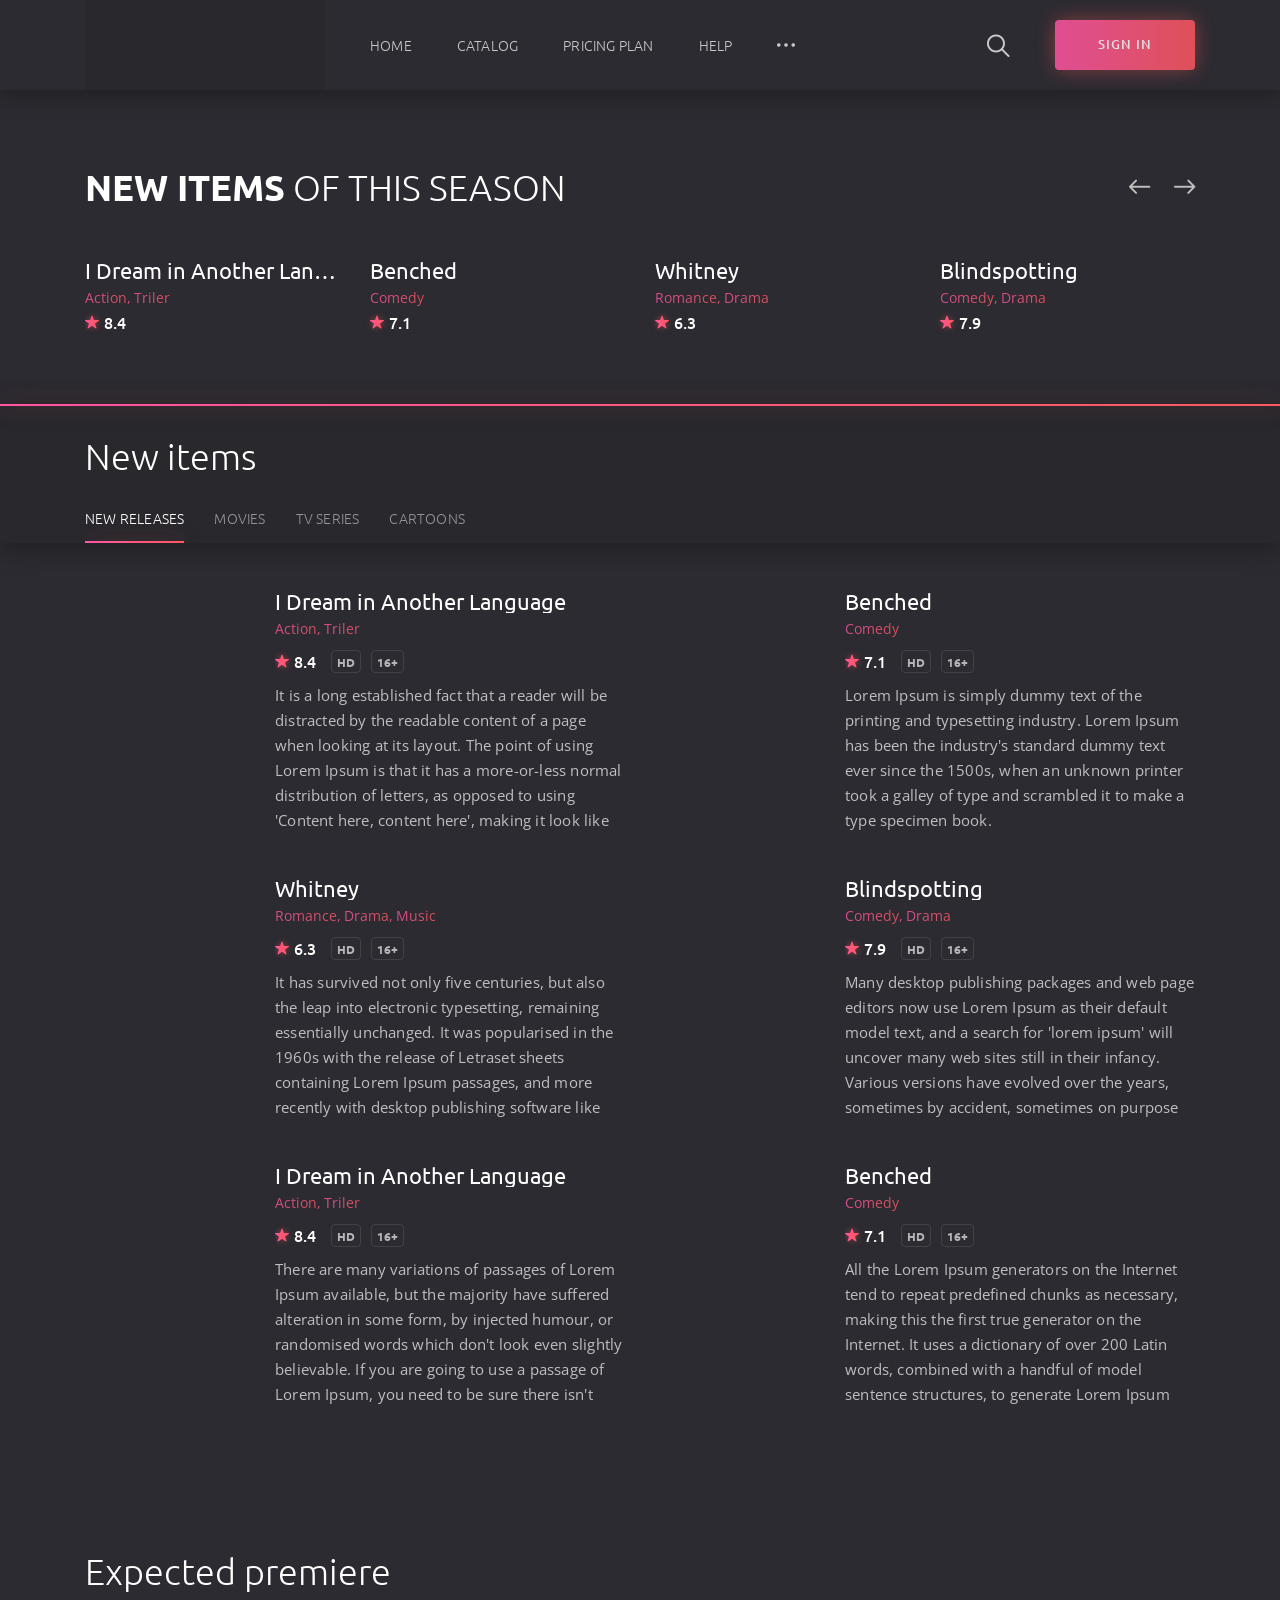
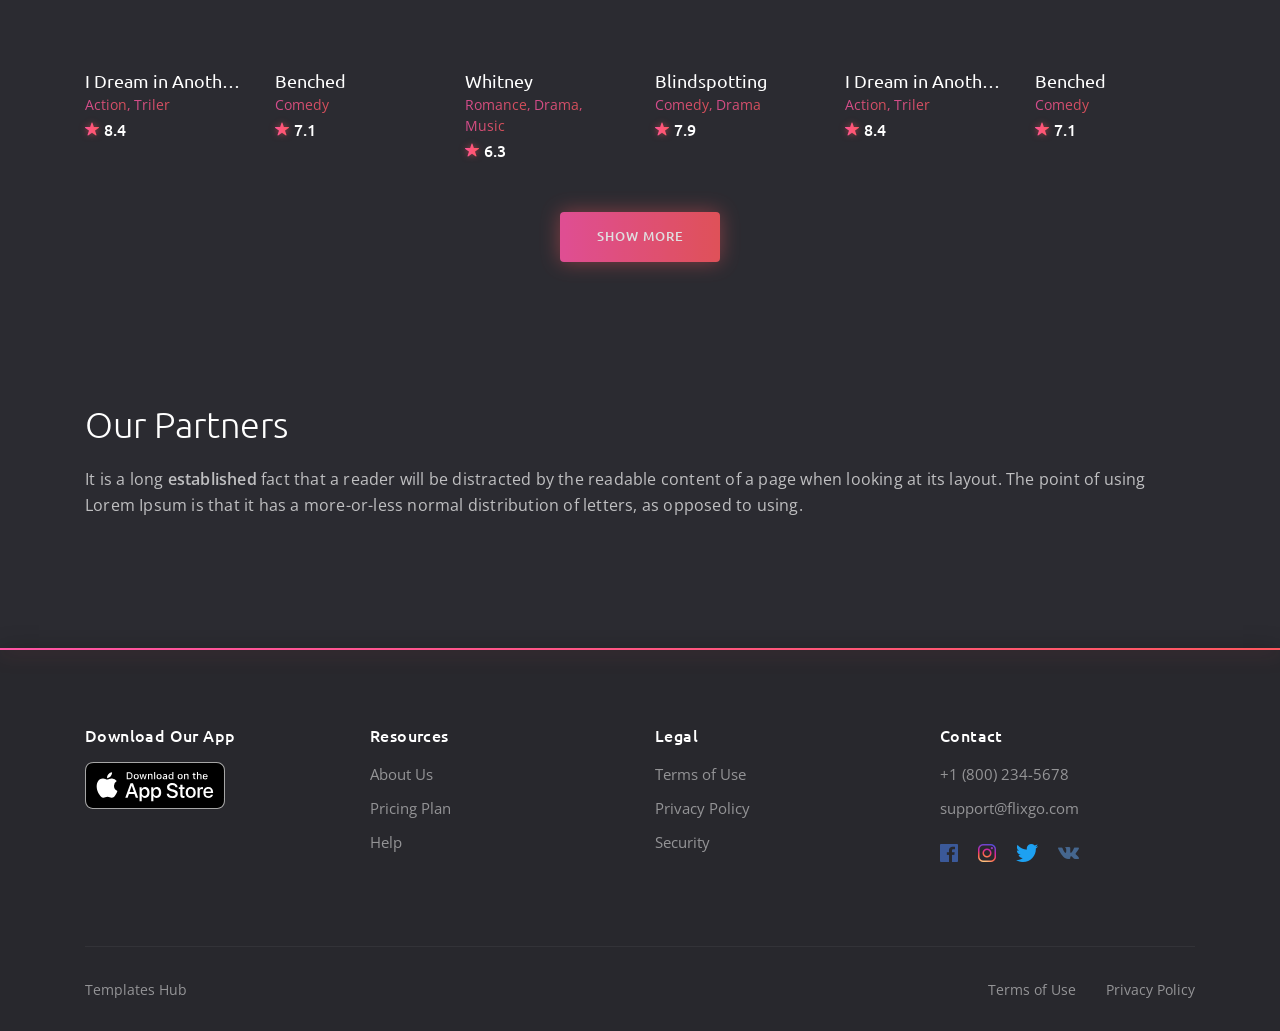
==== index.html @ 5a7d7f70 "Initial landing page template" ====
<!DOCTYPE html>
<html lang="en">

<head>
	<meta charset="utf-8">
	<meta name="viewport" content="width=device-width, initial-scale=1, shrink-to-fit=no">

	<!-- Font -->
	<link href="https://fonts.googleapis.com/css?family=Open+Sans:400,600%7CUbuntu:300,400,500,700" rel="stylesheet">

	<!-- CSS -->
	<link rel="stylesheet" href="css/bootstrap-reboot.min.css">
	<link rel="stylesheet" href="css/bootstrap-grid.min.css">
	<link rel="stylesheet" href="css/owl.carousel.min.css">
	<link rel="stylesheet" href="css/jquery.mCustomScrollbar.min.css">
	<link rel="stylesheet" href="css/nouislider.min.css">
	<link rel="stylesheet" href="css/ionicons.min.css">
	<link rel="stylesheet" href="css/plyr.css">
	<link rel="stylesheet" href="css/photoswipe.css">
	<link rel="stylesheet" href="css/default-skin.css">
	<link rel="stylesheet" href="css/main.css">

	<!-- Favicons -->
	<link rel="icon" type="image/png" href="icon/favicon-32x32.png" sizes="32x32">
	<link rel="apple-touch-icon" href="icon/favicon-32x32.png">
	<link rel="apple-touch-icon" sizes="72x72" href="icon/apple-touch-icon-72x72.png">
	<link rel="apple-touch-icon" sizes="114x114" href="icon/apple-touch-icon-114x114.png">
	<link rel="apple-touch-icon" sizes="144x144" href="icon/apple-touch-icon-144x144.png">

	<meta name="description" content="">
	<meta name="keywords" content="">
	<meta name="author" content="Dmitry Volkov">
	<title>FlixGo – Online Movies, TV Shows & Cinema HTML Template</title>

</head>
<body class="body">
	
	<!-- header -->
	<header class="header">
		<div class="header__wrap">
			<div class="container">
				<div class="row">
					<div class="col-12">
						<div class="header__content">
							<!-- header logo -->
							<a href="index.html" class="header__logo">
								<img src="img/logo.svg" alt="">
							</a>
							<!-- end header logo -->

							<!-- header nav -->
							<ul class="header__nav">
								<!-- dropdown -->
								<li class="header__nav-item">
									<a class="dropdown-toggle header__nav-link" href="#" role="button" id="dropdownMenuHome" data-toggle="dropdown" aria-haspopup="true" aria-expanded="false">Home</a>

									<ul class="dropdown-menu header__dropdown-menu" aria-labelledby="dropdownMenuHome">
										<li><a href="index.html">Home slideshow bg</a></li>
										<li><a href="index2.html">Home static bg</a></li>
									</ul>
								</li>
								<!-- end dropdown -->

								<!-- dropdown -->
								<li class="header__nav-item">
									<a class="dropdown-toggle header__nav-link" href="#" role="button" id="dropdownMenuCatalog" data-toggle="dropdown" aria-haspopup="true" aria-expanded="false">Catalog</a>

									<ul class="dropdown-menu header__dropdown-menu" aria-labelledby="dropdownMenuCatalog">
										<li><a href="catalog1.html">Catalog Grid</a></li>
										<li><a href="catalog2.html">Catalog List</a></li>
										<li><a href="details1.html">Details Movie</a></li>
										<li><a href="details2.html">Details TV Series</a></li>
									</ul>
								</li>
								<!-- end dropdown -->

								<li class="header__nav-item">
									<a href="pricing.html" class="header__nav-link">Pricing Plan</a>
								</li>

								<li class="header__nav-item">
									<a href="faq.html" class="header__nav-link">Help</a>
								</li>

								<!-- dropdown -->
								<li class="dropdown header__nav-item">
									<a class="dropdown-toggle header__nav-link header__nav-link--more" href="#" role="button" id="dropdownMenuMore" data-toggle="dropdown" aria-haspopup="true" aria-expanded="false"><i class="icon ion-ios-more"></i></a>

									<ul class="dropdown-menu header__dropdown-menu" aria-labelledby="dropdownMenuMore">
										<li><a href="about.html">About</a></li>
										<li><a href="signin.html">Sign In</a></li>
										<li><a href="signup.html">Sign Up</a></li>
										<li><a href="404.html">404 Page</a></li>
									</ul>
								</li>
								<!-- end dropdown -->
							</ul>
							<!-- end header nav -->

							<!-- header auth -->
							<div class="header__auth">
								<button class="header__search-btn" type="button">
									<i class="icon ion-ios-search"></i>
								</button>

								<a href="signin.html" class="header__sign-in">
									<i class="icon ion-ios-log-in"></i>
									<span>sign in</span>
								</a>
							</div>
							<!-- end header auth -->

							<!-- header menu btn -->
							<button class="header__btn" type="button">
								<span></span>
								<span></span>
								<span></span>
							</button>
							<!-- end header menu btn -->
						</div>
					</div>
				</div>
			</div>
		</div>

		<!-- header search -->
		<form action="#" class="header__search">
			<div class="container">
				<div class="row">
					<div class="col-12">
						<div class="header__search-content">
							<input type="text" placeholder="Search for a movie, TV Series that you are looking for">

							<button type="button">search</button>
						</div>
					</div>
				</div>
			</div>
		</form>
		<!-- end header search -->
	</header>
	<!-- end header -->

	<!-- home -->
	<section class="home">
		<!-- home bg -->
		<div class="owl-carousel home__bg">
			<div class="item home__cover" data-bg="img/home/home__bg.jpg"></div>
			<div class="item home__cover" data-bg="img/home/home__bg2.jpg"></div>
			<div class="item home__cover" data-bg="img/home/home__bg3.jpg"></div>
			<div class="item home__cover" data-bg="img/home/home__bg4.jpg"></div>
		</div>
		<!-- end home bg -->

		<div class="container">
			<div class="row">
				<div class="col-12">
					<h1 class="home__title"><b>NEW ITEMS</b> OF THIS SEASON</h1>

					<button class="home__nav home__nav--prev" type="button">
						<i class="icon ion-ios-arrow-round-back"></i>
					</button>
					<button class="home__nav home__nav--next" type="button">
						<i class="icon ion-ios-arrow-round-forward"></i>
					</button>
				</div>

				<div class="col-12">
					<div class="owl-carousel home__carousel">
						<div class="item">
							<!-- card -->
							<div class="card card--big">
								<div class="card__cover">
									<img src="img/covers/cover.jpg" alt="">
									<a href="#" class="card__play">
										<i class="icon ion-ios-play"></i>
									</a>
								</div>
								<div class="card__content">
									<h3 class="card__title"><a href="#">I Dream in Another Language</a></h3>
									<span class="card__category">
										<a href="#">Action</a>
										<a href="#">Triler</a>
									</span>
									<span class="card__rate"><i class="icon ion-ios-star"></i>8.4</span>
								</div>
							</div>
							<!-- end card -->
						</div>

						<div class="item">
							<!-- card -->
							<div class="card card--big">
								<div class="card__cover">
									<img src="img/covers/cover2.jpg" alt="">
									<a href="#" class="card__play">
										<i class="icon ion-ios-play"></i>
									</a>
								</div>
								<div class="card__content">
									<h3 class="card__title"><a href="#">Benched</a></h3>
									<span class="card__category">
										<a href="#">Comedy</a>
									</span>
									<span class="card__rate"><i class="icon ion-ios-star"></i>7.1</span>
								</div>
							</div>
							<!-- end card -->
						</div>

						<div class="item">
							<!-- card -->
							<div class="card card--big">
								<div class="card__cover">
									<img src="img/covers/cover3.jpg" alt="">
									<a href="#" class="card__play">
										<i class="icon ion-ios-play"></i>
									</a>
								</div>
								<div class="card__content">
									<h3 class="card__title"><a href="#">Whitney</a></h3>
									<span class="card__category">
										<a href="#">Romance</a>
										<a href="#">Drama</a>
									</span>
									<span class="card__rate"><i class="icon ion-ios-star"></i>6.3</span>
								</div>
							</div>
							<!-- end card -->
						</div>

						<div class="item">
							<!-- card -->
							<div class="card card--big">
								<div class="card__cover">
									<img src="img/covers/cover4.jpg" alt="">
									<a href="#" class="card__play">
										<i class="icon ion-ios-play"></i>
									</a>
								</div>
								<div class="card__content">
									<h3 class="card__title"><a href="#">Blindspotting</a></h3>
									<span class="card__category">
										<a href="#">Comedy</a>
										<a href="#">Drama</a>
									</span>
									<span class="card__rate"><i class="icon ion-ios-star"></i>7.9</span>
								</div>
							</div>
							<!-- end card -->
						</div>
					</div>
				</div>
			</div>
		</div>
	</section>
	<!-- end home -->

	<!-- content -->
	<section class="content">
		<div class="content__head">
			<div class="container">
				<div class="row">
					<div class="col-12">
						<!-- content title -->
						<h2 class="content__title">New items</h2>
						<!-- end content title -->

						<!-- content tabs nav -->
						<ul class="nav nav-tabs content__tabs" id="content__tabs" role="tablist">
							<li class="nav-item">
								<a class="nav-link active" data-toggle="tab" href="#tab-1" role="tab" aria-controls="tab-1" aria-selected="true">NEW RELEASES</a>
							</li>

							<li class="nav-item">
								<a class="nav-link" data-toggle="tab" href="#tab-2" role="tab" aria-controls="tab-2" aria-selected="false">MOVIES</a>
							</li>

							<li class="nav-item">
								<a class="nav-link" data-toggle="tab" href="#tab-3" role="tab" aria-controls="tab-3" aria-selected="false">TV SERIES</a>
							</li>

							<li class="nav-item">
								<a class="nav-link" data-toggle="tab" href="#tab-4" role="tab" aria-controls="tab-4" aria-selected="false">CARTOONS</a>
							</li>
						</ul>
						<!-- end content tabs nav -->

						<!-- content mobile tabs nav -->
						<div class="content__mobile-tabs" id="content__mobile-tabs">
							<div class="content__mobile-tabs-btn dropdown-toggle" role="navigation" id="mobile-tabs" data-toggle="dropdown" aria-haspopup="true" aria-expanded="false">
								<input type="button" value="New items">
								<span></span>
							</div>

							<div class="content__mobile-tabs-menu dropdown-menu" aria-labelledby="mobile-tabs">
								<ul class="nav nav-tabs" role="tablist">
									<li class="nav-item"><a class="nav-link active" id="1-tab" data-toggle="tab" href="#tab-1" role="tab" aria-controls="tab-1" aria-selected="true">NEW RELEASES</a></li>

									<li class="nav-item"><a class="nav-link" id="2-tab" data-toggle="tab" href="#tab-2" role="tab" aria-controls="tab-2" aria-selected="false">MOVIES</a></li>

									<li class="nav-item"><a class="nav-link" id="3-tab" data-toggle="tab" href="#tab-3" role="tab" aria-controls="tab-3" aria-selected="false">TV SERIES</a></li>

									<li class="nav-item"><a class="nav-link" id="4-tab" data-toggle="tab" href="#tab-4" role="tab" aria-controls="tab-4" aria-selected="false">CARTOONS</a></li>
								</ul>
							</div>
						</div>
						<!-- end content mobile tabs nav -->
					</div>
				</div>
			</div>
		</div>

		<div class="container">
			<!-- content tabs -->
			<div class="tab-content" id="myTabContent">
				<div class="tab-pane fade show active" id="tab-1" role="tabpanel" aria-labelledby="1-tab">
					<div class="row">
						<!-- card -->
						<div class="col-6 col-sm-12 col-lg-6">
							<div class="card card--list">
								<div class="row">
									<div class="col-12 col-sm-4">
										<div class="card__cover">
											<img src="img/covers/cover.jpg" alt="">
											<a href="#" class="card__play">
												<i class="icon ion-ios-play"></i>
											</a>
										</div>
									</div>

									<div class="col-12 col-sm-8">
										<div class="card__content">
											<h3 class="card__title"><a href="#">I Dream in Another Language</a></h3>
											<span class="card__category">
												<a href="#">Action</a>
												<a href="#">Triler</a>
											</span>

											<div class="card__wrap">
												<span class="card__rate"><i class="icon ion-ios-star"></i>8.4</span>

												<ul class="card__list">
													<li>HD</li>
													<li>16+</li>
												</ul>
											</div>

											<div class="card__description">
												<p>It is a long established fact that a reader will be distracted by the readable content of a page when looking at its layout. The point of using Lorem Ipsum is that it has a more-or-less normal distribution of letters, as opposed to using 'Content here, content here', making it look like readable English.</p>
											</div>
										</div>
									</div>
								</div>
							</div>
						</div>
						<!-- end card -->

						<!-- card -->
						<div class="col-6 col-sm-12 col-lg-6">
							<div class="card card--list">
								<div class="row">
									<div class="col-12 col-sm-4">
										<div class="card__cover">
											<img src="img/covers/cover2.jpg" alt="">
											<a href="#" class="card__play">
												<i class="icon ion-ios-play"></i>
											</a>
										</div>
									</div>

									<div class="col-12 col-sm-8">
										<div class="card__content">
											<h3 class="card__title"><a href="#">Benched</a></h3>
											<span class="card__category">
												<a href="#">Comedy</a>
											</span>

											<div class="card__wrap">
												<span class="card__rate"><i class="icon ion-ios-star"></i>7.1</span>

												<ul class="card__list">
													<li>HD</li>
													<li>16+</li>
												</ul>
											</div>

											<div class="card__description">
												<p>Lorem Ipsum is simply dummy text of the printing and typesetting industry. Lorem Ipsum has been the industry's standard dummy text ever since the 1500s, when an unknown printer took a galley of type and scrambled it to make a type specimen book.</p>
											</div>
										</div>
									</div>
								</div>
							</div>
						</div>
						<!-- end card -->

						<!-- card -->
						<div class="col-6 col-sm-12 col-lg-6">
							<div class="card card--list">
								<div class="row">
									<div class="col-12 col-sm-4">
										<div class="card__cover">
											<img src="img/covers/cover3.jpg" alt="">
											<a href="#" class="card__play">
												<i class="icon ion-ios-play"></i>
											</a>
										</div>
									</div>

									<div class="col-12 col-sm-8">
										<div class="card__content">
											<h3 class="card__title"><a href="#">Whitney</a></h3>
											<span class="card__category">
												<a href="#">Romance</a>
												<a href="#">Drama</a>
												<a href="#">Music</a>
											</span>

											<div class="card__wrap">
												<span class="card__rate"><i class="icon ion-ios-star"></i>6.3</span>

												<ul class="card__list">
													<li>HD</li>
													<li>16+</li>
												</ul>
											</div>

											<div class="card__description">
												<p>It has survived not only five centuries, but also the leap into electronic typesetting, remaining essentially unchanged. It was popularised in the 1960s with the release of Letraset sheets containing Lorem Ipsum passages, and more recently with desktop publishing software like Aldus PageMaker including versions of Lorem Ipsum.</p>
											</div>
										</div>
									</div>
								</div>
							</div>
						</div>
						<!-- end card -->

						<!-- card -->
						<div class="col-6 col-sm-12 col-lg-6">
							<div class="card card--list">
								<div class="row">
									<div class="col-12 col-sm-4">
										<div class="card__cover">
											<img src="img/covers/cover4.jpg" alt="">
											<a href="#" class="card__play">
												<i class="icon ion-ios-play"></i>
											</a>
										</div>
									</div>

									<div class="col-12 col-sm-8">
										<div class="card__content">
											<h3 class="card__title"><a href="#">Blindspotting</a></h3>
											<span class="card__category">
												<a href="#">Comedy</a>
												<a href="#">Drama</a>
											</span>

											<div class="card__wrap">
												<span class="card__rate"><i class="icon ion-ios-star"></i>7.9</span>

												<ul class="card__list">
													<li>HD</li>
													<li>16+</li>
												</ul>
											</div>

											<div class="card__description">
												<p>Many desktop publishing packages and web page editors now use Lorem Ipsum as their default model text, and a search for 'lorem ipsum' will uncover many web sites still in their infancy. Various versions have evolved over the years, sometimes by accident, sometimes on purpose (injected humour and the like).</p>
											</div>
										</div>
									</div>
								</div>
							</div>
						</div>
						<!-- end card -->

						<!-- card -->
						<div class="col-6 col-sm-12 col-lg-6">
							<div class="card card--list">
								<div class="row">
									<div class="col-12 col-sm-4">
										<div class="card__cover">
											<img src="img/covers/cover5.jpg" alt="">
											<a href="#" class="card__play">
												<i class="icon ion-ios-play"></i>
											</a>
										</div>
									</div>

									<div class="col-12 col-sm-8">
										<div class="card__content">
											<h3 class="card__title"><a href="#">I Dream in Another Language</a></h3>
											<span class="card__category">
												<a href="#">Action</a>
												<a href="#">Triler</a>
											</span>

											<div class="card__wrap">
												<span class="card__rate"><i class="icon ion-ios-star"></i>8.4</span>

												<ul class="card__list">
													<li>HD</li>
													<li>16+</li>
												</ul>
											</div>

											<div class="card__description">
												<p>There are many variations of passages of Lorem Ipsum available, but the majority have suffered alteration in some form, by injected humour, or randomised words which don't look even slightly believable. If you are going to use a passage of Lorem Ipsum, you need to be sure there isn't anything embarrassing hidden in the middle of text.</p>
											</div>
										</div>
									</div>
								</div>
							</div>
						</div>
						<!-- end card -->

						<!-- card -->
						<div class="col-6 col-sm-12 col-lg-6">
							<div class="card card--list">
								<div class="row">
									<div class="col-12 col-sm-4">
										<div class="card__cover">
											<img src="img/covers/cover6.jpg" alt="">
											<a href="#" class="card__play">
												<i class="icon ion-ios-play"></i>
											</a>
										</div>
									</div>

									<div class="col-12 col-sm-8">
										<div class="card__content">
											<h3 class="card__title"><a href="#">Benched</a></h3>
											<span class="card__category">
												<a href="#">Comedy</a>
											</span>

											<div class="card__wrap">
												<span class="card__rate"><i class="icon ion-ios-star"></i>7.1</span>

												<ul class="card__list">
													<li>HD</li>
													<li>16+</li>
												</ul>
											</div>

											<div class="card__description">
												<p>All the Lorem Ipsum generators on the Internet tend to repeat predefined chunks as necessary, making this the first true generator on the Internet. It uses a dictionary of over 200 Latin words, combined with a handful of model sentence structures, to generate Lorem Ipsum which looks reasonable. The generated Lorem Ipsum is therefore always free from repetition, injected humour, or non-characteristic words etc.</p>
											</div>
										</div>
									</div>
								</div>
							</div>
						</div>
						<!-- end card -->
					</div>
				</div>

				<div class="tab-pane fade" id="tab-2" role="tabpanel" aria-labelledby="2-tab">
					<div class="row">
						<!-- card -->
						<div class="col-6 col-sm-4 col-lg-3 col-xl-2">
							<div class="card">
								<div class="card__cover">
									<img src="img/covers/cover.jpg" alt="">
									<a href="#" class="card__play">
										<i class="icon ion-ios-play"></i>
									</a>
								</div>
								<div class="card__content">
									<h3 class="card__title"><a href="#">I Dream in Another Language</a></h3>
									<span class="card__category">
										<a href="#">Action</a>
										<a href="#">Triler</a>
									</span>
									<span class="card__rate"><i class="icon ion-ios-star"></i>8.4</span>
								</div>
							</div>
						</div>
						<!-- end card -->

						<!-- card -->
						<div class="col-6 col-sm-4 col-lg-3 col-xl-2">
							<div class="card">
								<div class="card__cover">
									<img src="img/covers/cover2.jpg" alt="">
									<a href="#" class="card__play">
										<i class="icon ion-ios-play"></i>
									</a>
								</div>
								<div class="card__content">
									<h3 class="card__title"><a href="#">Benched</a></h3>
									<span class="card__category">
										<a href="#">Comedy</a>
									</span>
									<span class="card__rate"><i class="icon ion-ios-star"></i>7.1</span>
								</div>
							</div>
						</div>
						<!-- end card -->

						<!-- card -->
						<div class="col-6 col-sm-4 col-lg-3 col-xl-2">
							<div class="card">
								<div class="card__cover">
									<img src="img/covers/cover3.jpg" alt="">
									<a href="#" class="card__play">
										<i class="icon ion-ios-play"></i>
									</a>
								</div>
								<div class="card__content">
									<h3 class="card__title"><a href="#">Whitney</a></h3>
									<span class="card__category">
										<a href="#">Romance</a>
										<a href="#">Drama</a>
										<a href="#">Music</a>
									</span>
									<span class="card__rate"><i class="icon ion-ios-star"></i>6.3</span>
								</div>
							</div>
						</div>
						<!-- end card -->

						<!-- card -->
						<div class="col-6 col-sm-4 col-lg-3 col-xl-2">
							<div class="card">
								<div class="card__cover">
									<img src="img/covers/cover4.jpg" alt="">
									<a href="#" class="card__play">
										<i class="icon ion-ios-play"></i>
									</a>
								</div>
								<div class="card__content">
									<h3 class="card__title"><a href="#">Blindspotting</a></h3>
									<span class="card__category">
										<a href="#">Comedy</a>
										<a href="#">Drama</a>
									</span>
									<span class="card__rate"><i class="icon ion-ios-star"></i>7.9</span>
								</div>
							</div>
						</div>
						<!-- end card -->

						<!-- card -->
						<div class="col-6 col-sm-4 col-lg-3 col-xl-2">
							<div class="card">
								<div class="card__cover">
									<img src="img/covers/cover5.jpg" alt="">
									<a href="#" class="card__play">
										<i class="icon ion-ios-play"></i>
									</a>
								</div>
								<div class="card__content">
									<h3 class="card__title"><a href="#">I Dream in Another Language</a></h3>
									<span class="card__category">
										<a href="#">Action</a>
										<a href="#">Triler</a>
									</span>
									<span class="card__rate"><i class="icon ion-ios-star"></i>8.4</span>
								</div>
							</div>
						</div>
						<!-- end card -->

						<!-- card -->
						<div class="col-6 col-sm-4 col-lg-3 col-xl-2">
							<div class="card">
								<div class="card__cover">
									<img src="img/covers/cover6.jpg" alt="">
									<a href="#" class="card__play">
										<i class="icon ion-ios-play"></i>
									</a>
								</div>
								<div class="card__content">
									<h3 class="card__title"><a href="#">Benched</a></h3>
									<span class="card__category">
										<a href="#">Comedy</a>
									</span>
									<span class="card__rate"><i class="icon ion-ios-star"></i>7.1</span>
								</div>
							</div>
						</div>
						<!-- end card -->

						<!-- card -->
						<div class="col-6 col-sm-4 col-lg-3 col-xl-2">
							<div class="card">
								<div class="card__cover">
									<img src="img/covers/cover6.jpg" alt="">
									<a href="#" class="card__play">
										<i class="icon ion-ios-play"></i>
									</a>
								</div>
								<div class="card__content">
									<h3 class="card__title"><a href="#">Whitney</a></h3>
									<span class="card__category">
										<a href="#">Romance</a>
										<a href="#">Drama</a>
										<a href="#">Music</a>
									</span>
									<span class="card__rate"><i class="icon ion-ios-star"></i>6.3</span>
								</div>
							</div>
						</div>
						<!-- end card -->

						<!-- card -->
						<div class="col-6 col-sm-4 col-lg-3 col-xl-2">
							<div class="card">
								<div class="card__cover">
									<img src="img/covers/cover5.jpg" alt="">
									<a href="#" class="card__play">
										<i class="icon ion-ios-play"></i>
									</a>
								</div>
								<div class="card__content">
									<h3 class="card__title"><a href="#">Blindspotting</a></h3>
									<span class="card__category">
										<a href="#">Comedy</a>
										<a href="#">Drama</a>
									</span>
									<span class="card__rate"><i class="icon ion-ios-star"></i>7.9</span>
								</div>
							</div>
						</div>
						<!-- end card -->

						<!-- card -->
						<div class="col-6 col-sm-4 col-lg-3 col-xl-2">
							<div class="card">
								<div class="card__cover">
									<img src="img/covers/cover4.jpg" alt="">
									<a href="#" class="card__play">
										<i class="icon ion-ios-play"></i>
									</a>
								</div>
								<div class="card__content">
									<h3 class="card__title"><a href="#">I Dream in Another Language</a></h3>
									<span class="card__category">
										<a href="#">Action</a>
										<a href="#">Triler</a>
									</span>
									<span class="card__rate"><i class="icon ion-ios-star"></i>8.4</span>
								</div>
							</div>
						</div>
						<!-- end card -->

						<!-- card -->
						<div class="col-6 col-sm-4 col-lg-3 col-xl-2">
							<div class="card">
								<div class="card__cover">
									<img src="img/covers/cover3.jpg" alt="">
									<a href="#" class="card__play">
										<i class="icon ion-ios-play"></i>
									</a>
								</div>
								<div class="card__content">
									<h3 class="card__title"><a href="#">Benched</a></h3>
									<span class="card__category">
										<a href="#">Comedy</a>
									</span>
									<span class="card__rate"><i class="icon ion-ios-star"></i>7.1</span>
								</div>
							</div>
						</div>
						<!-- end card -->

						<!-- card -->
						<div class="col-6 col-sm-4 col-lg-3 col-xl-2">
							<div class="card">
								<div class="card__cover">
									<img src="img/covers/cover2.jpg" alt="">
									<a href="#" class="card__play">
										<i class="icon ion-ios-play"></i>
									</a>
								</div>
								<div class="card__content">
									<h3 class="card__title"><a href="#">Whitney</a></h3>
									<span class="card__category">
										<a href="#">Romance</a>
										<a href="#">Drama</a>
										<a href="#">Music</a>
									</span>
									<span class="card__rate"><i class="icon ion-ios-star"></i>6.3</span>
								</div>
							</div>
						</div>
						<!-- end card -->

						<!-- card -->
						<div class="col-6 col-sm-4 col-lg-3 col-xl-2">
							<div class="card">
								<div class="card__cover">
									<img src="img/covers/cover.jpg" alt="">
									<a href="#" class="card__play">
										<i class="icon ion-ios-play"></i>
									</a>
								</div>
								<div class="card__content">
									<h3 class="card__title"><a href="#">Blindspotting</a></h3>
									<span class="card__category">
										<a href="#">Comedy</a>
										<a href="#">Drama</a>
									</span>
									<span class="card__rate"><i class="icon ion-ios-star"></i>7.9</span>
								</div>
							</div>
						</div>
						<!-- end card -->
					</div>
				</div>

				<div class="tab-pane fade" id="tab-3" role="tabpanel" aria-labelledby="3-tab">
					<div class="row">
						<!-- card -->
						<div class="col-6 col-sm-4 col-lg-3 col-xl-2">
							<div class="card">
								<div class="card__cover">
									<img src="img/covers/cover2.jpg" alt="">
									<a href="#" class="card__play">
										<i class="icon ion-ios-play"></i>
									</a>
								</div>
								<div class="card__content">
									<h3 class="card__title"><a href="#">I Dream in Another Language</a></h3>
									<span class="card__category">
										<a href="#">Action</a>
										<a href="#">Triler</a>
									</span>
									<span class="card__rate"><i class="icon ion-ios-star"></i>8.4</span>
								</div>
							</div>
						</div>
						<!-- end card -->

						<!-- card -->
						<div class="col-6 col-sm-4 col-lg-3 col-xl-2">
							<div class="card">
								<div class="card__cover">
									<img src="img/covers/cover.jpg" alt="">
									<a href="#" class="card__play">
										<i class="icon ion-ios-play"></i>
									</a>
								</div>
								<div class="card__content">
									<h3 class="card__title"><a href="#">Benched</a></h3>
									<span class="card__category">
										<a href="#">Comedy</a>
									</span>
									<span class="card__rate"><i class="icon ion-ios-star"></i>7.1</span>
								</div>
							</div>
						</div>
						<!-- end card -->

						<!-- card -->
						<div class="col-6 col-sm-4 col-lg-3 col-xl-2">
							<div class="card">
								<div class="card__cover">
									<img src="img/covers/cover4.jpg" alt="">
									<a href="#" class="card__play">
										<i class="icon ion-ios-play"></i>
									</a>
								</div>
								<div class="card__content">
									<h3 class="card__title"><a href="#">Whitney</a></h3>
									<span class="card__category">
										<a href="#">Romance</a>
										<a href="#">Drama</a>
										<a href="#">Music</a>
									</span>
									<span class="card__rate"><i class="icon ion-ios-star"></i>6.3</span>
								</div>
							</div>
						</div>
						<!-- end card -->

						<!-- card -->
						<div class="col-6 col-sm-4 col-lg-3 col-xl-2">
							<div class="card">
								<div class="card__cover">
									<img src="img/covers/cover3.jpg" alt="">
									<a href="#" class="card__play">
										<i class="icon ion-ios-play"></i>
									</a>
								</div>
								<div class="card__content">
									<h3 class="card__title"><a href="#">Blindspotting</a></h3>
									<span class="card__category">
										<a href="#">Comedy</a>
										<a href="#">Drama</a>
									</span>
									<span class="card__rate"><i class="icon ion-ios-star"></i>7.9</span>
								</div>
							</div>
						</div>
						<!-- end card -->

						<!-- card -->
						<div class="col-6 col-sm-4 col-lg-3 col-xl-2">
							<div class="card">
								<div class="card__cover">
									<img src="img/covers/cover6.jpg" alt="">
									<a href="#" class="card__play">
										<i class="icon ion-ios-play"></i>
									</a>
								</div>
								<div class="card__content">
									<h3 class="card__title"><a href="#">I Dream in Another Language</a></h3>
									<span class="card__category">
										<a href="#">Action</a>
										<a href="#">Triler</a>
									</span>
									<span class="card__rate"><i class="icon ion-ios-star"></i>8.4</span>
								</div>
							</div>
						</div>
						<!-- end card -->

						<!-- card -->
						<div class="col-6 col-sm-4 col-lg-3 col-xl-2">
							<div class="card">
								<div class="card__cover">
									<img src="img/covers/cover5.jpg" alt="">
									<a href="#" class="card__play">
										<i class="icon ion-ios-play"></i>
									</a>
								</div>
								<div class="card__content">
									<h3 class="card__title"><a href="#">Benched</a></h3>
									<span class="card__category">
										<a href="#">Comedy</a>
									</span>
									<span class="card__rate"><i class="icon ion-ios-star"></i>7.1</span>
								</div>
							</div>
						</div>
						<!-- end card -->

						<!-- card -->
						<div class="col-6 col-sm-4 col-lg-3 col-xl-2">
							<div class="card">
								<div class="card__cover">
									<img src="img/covers/cover5.jpg" alt="">
									<a href="#" class="card__play">
										<i class="icon ion-ios-play"></i>
									</a>
								</div>
								<div class="card__content">
									<h3 class="card__title"><a href="#">Whitney</a></h3>
									<span class="card__category">
										<a href="#">Romance</a>
										<a href="#">Drama</a>
										<a href="#">Music</a>
									</span>
									<span class="card__rate"><i class="icon ion-ios-star"></i>6.3</span>
								</div>
							</div>
						</div>
						<!-- end card -->

						<!-- card -->
						<div class="col-6 col-sm-4 col-lg-3 col-xl-2">
							<div class="card">
								<div class="card__cover">
									<img src="img/covers/cover6.jpg" alt="">
									<a href="#" class="card__play">
										<i class="icon ion-ios-play"></i>
									</a>
								</div>
								<div class="card__content">
									<h3 class="card__title"><a href="#">Blindspotting</a></h3>
									<span class="card__category">
										<a href="#">Comedy</a>
										<a href="#">Drama</a>
									</span>
									<span class="card__rate"><i class="icon ion-ios-star"></i>7.9</span>
								</div>
							</div>
						</div>
						<!-- end card -->

						<!-- card -->
						<div class="col-6 col-sm-4 col-lg-3 col-xl-2">
							<div class="card">
								<div class="card__cover">
									<img src="img/covers/cover3.jpg" alt="">
									<a href="#" class="card__play">
										<i class="icon ion-ios-play"></i>
									</a>
								</div>
								<div class="card__content">
									<h3 class="card__title"><a href="#">I Dream in Another Language</a></h3>
									<span class="card__category">
										<a href="#">Action</a>
										<a href="#">Triler</a>
									</span>
									<span class="card__rate"><i class="icon ion-ios-star"></i>8.4</span>
								</div>
							</div>
						</div>
						<!-- end card -->

						<!-- card -->
						<div class="col-6 col-sm-4 col-lg-3 col-xl-2">
							<div class="card">
								<div class="card__cover">
									<img src="img/covers/cover4.jpg" alt="">
									<a href="#" class="card__play">
										<i class="icon ion-ios-play"></i>
									</a>
								</div>
								<div class="card__content">
									<h3 class="card__title"><a href="#">Benched</a></h3>
									<span class="card__category">
										<a href="#">Comedy</a>
									</span>
									<span class="card__rate"><i class="icon ion-ios-star"></i>7.1</span>
								</div>
							</div>
						</div>
						<!-- end card -->

						<!-- card -->
						<div class="col-6 col-sm-4 col-lg-3 col-xl-2">
							<div class="card">
								<div class="card__cover">
									<img src="img/covers/cover.jpg" alt="">
									<a href="#" class="card__play">
										<i class="icon ion-ios-play"></i>
									</a>
								</div>
								<div class="card__content">
									<h3 class="card__title"><a href="#">Whitney</a></h3>
									<span class="card__category">
										<a href="#">Romance</a>
										<a href="#">Drama</a>
										<a href="#">Music</a>
									</span>
									<span class="card__rate"><i class="icon ion-ios-star"></i>6.3</span>
								</div>
							</div>
						</div>
						<!-- end card -->

						<!-- card -->
						<div class="col-6 col-sm-4 col-lg-3 col-xl-2">
							<div class="card">
								<div class="card__cover">
									<img src="img/covers/cover2.jpg" alt="">
									<a href="#" class="card__play">
										<i class="icon ion-ios-play"></i>
									</a>
								</div>
								<div class="card__content">
									<h3 class="card__title"><a href="#">Blindspotting</a></h3>
									<span class="card__category">
										<a href="#">Comedy</a>
										<a href="#">Drama</a>
									</span>
									<span class="card__rate"><i class="icon ion-ios-star"></i>7.9</span>
								</div>
							</div>
						</div>
						<!-- end card -->
					</div>
				</div>

				<div class="tab-pane fade" id="tab-4" role="tabpanel" aria-labelledby="4-tab">
					<div class="row">
						<!-- card -->
						<div class="col-6 col-sm-4 col-lg-3 col-xl-2">
							<div class="card">
								<div class="card__cover">
									<img src="img/covers/cover.jpg" alt="">
									<a href="#" class="card__play">
										<i class="icon ion-ios-play"></i>
									</a>
								</div>
								<div class="card__content">
									<h3 class="card__title"><a href="#">I Dream in Another Language</a></h3>
									<span class="card__category">
										<a href="#">Action</a>
										<a href="#">Triler</a>
									</span>
									<span class="card__rate"><i class="icon ion-ios-star"></i>8.4</span>
								</div>
							</div>
						</div>
						<!-- end card -->

						<!-- card -->
						<div class="col-6 col-sm-4 col-lg-3 col-xl-2">
							<div class="card">
								<div class="card__cover">
									<img src="img/covers/cover3.jpg" alt="">
									<a href="#" class="card__play">
										<i class="icon ion-ios-play"></i>
									</a>
								</div>
								<div class="card__content">
									<h3 class="card__title"><a href="#">Benched</a></h3>
									<span class="card__category">
										<a href="#">Comedy</a>
									</span>
									<span class="card__rate"><i class="icon ion-ios-star"></i>7.1</span>
								</div>
							</div>
						</div>
						<!-- end card -->

						<!-- card -->
						<div class="col-6 col-sm-4 col-lg-3 col-xl-2">
							<div class="card">
								<div class="card__cover">
									<img src="img/covers/cover2.jpg" alt="">
									<a href="#" class="card__play">
										<i class="icon ion-ios-play"></i>
									</a>
								</div>
								<div class="card__content">
									<h3 class="card__title"><a href="#">Whitney</a></h3>
									<span class="card__category">
										<a href="#">Romance</a>
										<a href="#">Drama</a>
										<a href="#">Music</a>
									</span>
									<span class="card__rate"><i class="icon ion-ios-star"></i>6.3</span>
								</div>
							</div>
						</div>
						<!-- end card -->

						<!-- card -->
						<div class="col-6 col-sm-4 col-lg-3 col-xl-2">
							<div class="card">
								<div class="card__cover">
									<img src="img/covers/cover6.jpg" alt="">
									<a href="#" class="card__play">
										<i class="icon ion-ios-play"></i>
									</a>
								</div>
								<div class="card__content">
									<h3 class="card__title"><a href="#">Blindspotting</a></h3>
									<span class="card__category">
										<a href="#">Comedy</a>
										<a href="#">Drama</a>
									</span>
									<span class="card__rate"><i class="icon ion-ios-star"></i>7.9</span>
								</div>
							</div>
						</div>
						<!-- end card -->

						<!-- card -->
						<div class="col-6 col-sm-4 col-lg-3 col-xl-2">
							<div class="card">
								<div class="card__cover">
									<img src="img/covers/cover4.jpg" alt="">
									<a href="#" class="card__play">
										<i class="icon ion-ios-play"></i>
									</a>
								</div>
								<div class="card__content">
									<h3 class="card__title"><a href="#">I Dream in Another Language</a></h3>
									<span class="card__category">
										<a href="#">Action</a>
										<a href="#">Triler</a>
									</span>
									<span class="card__rate"><i class="icon ion-ios-star"></i>8.4</span>
								</div>
							</div>
						</div>
						<!-- end card -->

						<!-- card -->
						<div class="col-6 col-sm-4 col-lg-3 col-xl-2">
							<div class="card">
								<div class="card__cover">
									<img src="img/covers/cover5.jpg" alt="">
									<a href="#" class="card__play">
										<i class="icon ion-ios-play"></i>
									</a>
								</div>
								<div class="card__content">
									<h3 class="card__title"><a href="#">Benched</a></h3>
									<span class="card__category">
										<a href="#">Comedy</a>
									</span>
									<span class="card__rate"><i class="icon ion-ios-star"></i>7.1</span>
								</div>
							</div>
						</div>
						<!-- end card -->

						<!-- card -->
						<div class="col-6 col-sm-4 col-lg-3 col-xl-2">
							<div class="card">
								<div class="card__cover">
									<img src="img/covers/cover6.jpg" alt="">
									<a href="#" class="card__play">
										<i class="icon ion-ios-play"></i>
									</a>
								</div>
								<div class="card__content">
									<h3 class="card__title"><a href="#">Whitney</a></h3>
									<span class="card__category">
										<a href="#">Romance</a>
										<a href="#">Drama</a>
										<a href="#">Music</a>
									</span>
									<span class="card__rate"><i class="icon ion-ios-star"></i>6.3</span>
								</div>
							</div>
						</div>
						<!-- end card -->

						<!-- card -->
						<div class="col-6 col-sm-4 col-lg-3 col-xl-2">
							<div class="card">
								<div class="card__cover">
									<img src="img/covers/cover5.jpg" alt="">
									<a href="#" class="card__play">
										<i class="icon ion-ios-play"></i>
									</a>
								</div>
								<div class="card__content">
									<h3 class="card__title"><a href="#">Blindspotting</a></h3>
									<span class="card__category">
										<a href="#">Comedy</a>
										<a href="#">Drama</a>
									</span>
									<span class="card__rate"><i class="icon ion-ios-star"></i>7.9</span>
								</div>
							</div>
						</div>
						<!-- end card -->

						<!-- card -->
						<div class="col-6 col-sm-4 col-lg-3 col-xl-2">
							<div class="card">
								<div class="card__cover">
									<img src="img/covers/cover4.jpg" alt="">
									<a href="#" class="card__play">
										<i class="icon ion-ios-play"></i>
									</a>
								</div>
								<div class="card__content">
									<h3 class="card__title"><a href="#">I Dream in Another Language</a></h3>
									<span class="card__category">
										<a href="#">Action</a>
										<a href="#">Triler</a>
									</span>
									<span class="card__rate"><i class="icon ion-ios-star"></i>8.4</span>
								</div>
							</div>
						</div>
						<!-- end card -->

						<!-- card -->
						<div class="col-6 col-sm-4 col-lg-3 col-xl-2">
							<div class="card">
								<div class="card__cover">
									<img src="img/covers/cover3.jpg" alt="">
									<a href="#" class="card__play">
										<i class="icon ion-ios-play"></i>
									</a>
								</div>
								<div class="card__content">
									<h3 class="card__title"><a href="#">Benched</a></h3>
									<span class="card__category">
										<a href="#">Comedy</a>
									</span>
									<span class="card__rate"><i class="icon ion-ios-star"></i>7.1</span>
								</div>
							</div>
						</div>
						<!-- end card -->

						<!-- card -->
						<div class="col-6 col-sm-4 col-lg-3 col-xl-2">
							<div class="card">
								<div class="card__cover">
									<img src="img/covers/cover2.jpg" alt="">
									<a href="#" class="card__play">
										<i class="icon ion-ios-play"></i>
									</a>
								</div>
								<div class="card__content">
									<h3 class="card__title"><a href="#">Whitney</a></h3>
									<span class="card__category">
										<a href="#">Romance</a>
										<a href="#">Drama</a>
										<a href="#">Music</a>
									</span>
									<span class="card__rate"><i class="icon ion-ios-star"></i>6.3</span>
								</div>
							</div>
						</div>
						<!-- end card -->

						<!-- card -->
						<div class="col-6 col-sm-4 col-lg-3 col-xl-2">
							<div class="card">
								<div class="card__cover">
									<img src="img/covers/cover.jpg" alt="">
									<a href="#" class="card__play">
										<i class="icon ion-ios-play"></i>
									</a>
								</div>
								<div class="card__content">
									<h3 class="card__title"><a href="#">Blindspotting</a></h3>
									<span class="card__category">
										<a href="#">Comedy</a>
										<a href="#">Drama</a>
									</span>
									<span class="card__rate"><i class="icon ion-ios-star"></i>7.9</span>
								</div>
							</div>
						</div>
						<!-- end card -->
					</div>
				</div>
			</div>
			<!-- end content tabs -->
		</div>
	</section>
	<!-- end content -->

	<!-- expected premiere -->
	<section class="section section--bg" data-bg="img/section/section.jpg">
		<div class="container">
			<div class="row">
				<!-- section title -->
				<div class="col-12">
					<h2 class="section__title">Expected premiere</h2>
				</div>
				<!-- end section title -->

				<!-- card -->
				<div class="col-6 col-sm-4 col-lg-3 col-xl-2">
					<div class="card">
						<div class="card__cover">
							<img src="img/covers/cover.jpg" alt="">
							<a href="#" class="card__play">
								<i class="icon ion-ios-play"></i>
							</a>
						</div>
						<div class="card__content">
							<h3 class="card__title"><a href="#">I Dream in Another Language</a></h3>
							<span class="card__category">
								<a href="#">Action</a>
								<a href="#">Triler</a>
							</span>
							<span class="card__rate"><i class="icon ion-ios-star"></i>8.4</span>
						</div>
					</div>
				</div>
				<!-- end card -->

				<!-- card -->
				<div class="col-6 col-sm-4 col-lg-3 col-xl-2">
					<div class="card">
						<div class="card__cover">
							<img src="img/covers/cover3.jpg" alt="">
							<a href="#" class="card__play">
								<i class="icon ion-ios-play"></i>
							</a>
						</div>
						<div class="card__content">
							<h3 class="card__title"><a href="#">Benched</a></h3>
							<span class="card__category">
								<a href="#">Comedy</a>
							</span>
							<span class="card__rate"><i class="icon ion-ios-star"></i>7.1</span>
						</div>
					</div>
				</div>
				<!-- end card -->

				<!-- card -->
				<div class="col-6 col-sm-4 col-lg-3 col-xl-2">
					<div class="card">
						<div class="card__cover">
							<img src="img/covers/cover2.jpg" alt="">
							<a href="#" class="card__play">
								<i class="icon ion-ios-play"></i>
							</a>
						</div>
						<div class="card__content">
							<h3 class="card__title"><a href="#">Whitney</a></h3>
							<span class="card__category">
								<a href="#">Romance</a>
								<a href="#">Drama</a>
								<a href="#">Music</a>
							</span>
							<span class="card__rate"><i class="icon ion-ios-star"></i>6.3</span>
						</div>
					</div>
				</div>
				<!-- end card -->

				<!-- card -->
				<div class="col-6 col-sm-4 col-lg-3 col-xl-2">
					<div class="card">
						<div class="card__cover">
							<img src="img/covers/cover6.jpg" alt="">
							<a href="#" class="card__play">
								<i class="icon ion-ios-play"></i>
							</a>
						</div>
						<div class="card__content">
							<h3 class="card__title"><a href="#">Blindspotting</a></h3>
							<span class="card__category">
								<a href="#">Comedy</a>
								<a href="#">Drama</a>
							</span>
							<span class="card__rate"><i class="icon ion-ios-star"></i>7.9</span>
						</div>
					</div>
				</div>
				<!-- end card -->

				<!-- card -->
				<div class="col-6 col-sm-4 col-lg-3 col-xl-2">
					<div class="card">
						<div class="card__cover">
							<img src="img/covers/cover4.jpg" alt="">
							<a href="#" class="card__play">
								<i class="icon ion-ios-play"></i>
							</a>
						</div>
						<div class="card__content">
							<h3 class="card__title"><a href="#">I Dream in Another Language</a></h3>
							<span class="card__category">
								<a href="#">Action</a>
								<a href="#">Triler</a>
							</span>
							<span class="card__rate"><i class="icon ion-ios-star"></i>8.4</span>
						</div>
					</div>
				</div>
				<!-- end card -->

				<!-- card -->
				<div class="col-6 col-sm-4 col-lg-3 col-xl-2">
					<div class="card">
						<div class="card__cover">
							<img src="img/covers/cover5.jpg" alt="">
							<a href="#" class="card__play">
								<i class="icon ion-ios-play"></i>
							</a>
						</div>
						<div class="card__content">
							<h3 class="card__title"><a href="#">Benched</a></h3>
							<span class="card__category">
								<a href="#">Comedy</a>
							</span>
							<span class="card__rate"><i class="icon ion-ios-star"></i>7.1</span>
						</div>
					</div>
				</div>
				<!-- end card -->

				<!-- section btn -->
				<div class="col-12">
					<a href="#" class="section__btn">Show more</a>
				</div>
				<!-- end section btn -->
			</div>
		</div>
	</section>
	<!-- end expected premiere -->

	<!-- partners -->
	<section class="section">
		<div class="container">
			<div class="row">
				<!-- section title -->
				<div class="col-12">
					<h2 class="section__title section__title--no-margin">Our Partners</h2>
				</div>
				<!-- end section title -->

				<!-- section text -->
				<div class="col-12">
					<p class="section__text section__text--last-with-margin">It is a long <b>established</b> fact that a reader will be distracted by the readable content of a page when looking at its layout. The point of using Lorem Ipsum is that it has a more-or-less normal distribution of letters, as opposed to using.</p>
				</div>
				<!-- end section text -->

				<!-- partner -->
				<div class="col-6 col-sm-4 col-md-3 col-lg-2">
					<a href="#" class="partner">
						<img src="img/partners/themeforest-light-background.png" alt="" class="partner__img">
					</a>
				</div>
				<!-- end partner -->

				<!-- partner -->
				<div class="col-6 col-sm-4 col-md-3 col-lg-2">
					<a href="#" class="partner">
						<img src="img/partners/audiojungle-light-background.png" alt="" class="partner__img">
					</a>
				</div>
				<!-- end partner -->

				<!-- partner -->
				<div class="col-6 col-sm-4 col-md-3 col-lg-2">
					<a href="#" class="partner">
						<img src="img/partners/codecanyon-light-background.png" alt="" class="partner__img">
					</a>
				</div>
				<!-- end partner -->

				<!-- partner -->
				<div class="col-6 col-sm-4 col-md-3 col-lg-2">
					<a href="#" class="partner">
						<img src="img/partners/photodune-light-background.png" alt="" class="partner__img">
					</a>
				</div>
				<!-- end partner -->

				<!-- partner -->
				<div class="col-6 col-sm-4 col-md-3 col-lg-2">
					<a href="#" class="partner">
						<img src="img/partners/activeden-light-background.png" alt="" class="partner__img">
					</a>
				</div>
				<!-- end partner -->

				<!-- partner -->
				<div class="col-6 col-sm-4 col-md-3 col-lg-2">
					<a href="#" class="partner">
						<img src="img/partners/3docean-light-background.png" alt="" class="partner__img">
					</a>
				</div>
				<!-- end partner -->
			</div>
		</div>
	</section>
	<!-- end partners -->

	<!-- footer -->
	<footer class="footer">
		<div class="container">
			<div class="row">
				<!-- footer list -->
				<div class="col-12 col-md-3">
					<h6 class="footer__title">Download Our App</h6>
					<ul class="footer__app">
						<li><a href="#"><img src="img/Download_on_the_App_Store_Badge.svg" alt=""></a></li>
						<li><a href="#"><img src="img/google-play-badge.png" alt=""></a></li>
					</ul>
				</div>
				<!-- end footer list -->

				<!-- footer list -->
				<div class="col-6 col-sm-4 col-md-3">
					<h6 class="footer__title">Resources</h6>
					<ul class="footer__list">
						<li><a href="#">About Us</a></li>
						<li><a href="#">Pricing Plan</a></li>
						<li><a href="#">Help</a></li>
					</ul>
				</div>
				<!-- end footer list -->

				<!-- footer list -->
				<div class="col-6 col-sm-4 col-md-3">
					<h6 class="footer__title">Legal</h6>
					<ul class="footer__list">
						<li><a href="#">Terms of Use</a></li>
						<li><a href="#">Privacy Policy</a></li>
						<li><a href="#">Security</a></li>
					</ul>
				</div>
				<!-- end footer list -->

				<!-- footer list -->
				<div class="col-12 col-sm-4 col-md-3">
					<h6 class="footer__title">Contact</h6>
					<ul class="footer__list">
						<li><a href="tel:+18002345678">+1 (800) 234-5678</a></li>
						<li><a href="mailto:support@moviego.com">support@flixgo.com</a></li>
					</ul>
					<ul class="footer__social">
						<li class="facebook"><a href="#"><i class="icon ion-logo-facebook"></i></a></li>
						<li class="instagram"><a href="#"><i class="icon ion-logo-instagram"></i></a></li>
						<li class="twitter"><a href="#"><i class="icon ion-logo-twitter"></i></a></li>
						<li class="vk"><a href="#"><i class="icon ion-logo-vk"></i></a></li>
					</ul>
				</div>
				<!-- end footer list -->

				<!-- footer copyright -->
				<div class="col-12">
					<div class="footer__copyright">
						<small><a target="_blank" href="https://www.templateshub.net">Templates Hub</a></small>

						<ul>
							<li><a href="#">Terms of Use</a></li>
							<li><a href="#">Privacy Policy</a></li>
						</ul>
					</div>
				</div>
				<!-- end footer copyright -->
			</div>
		</div>
	</footer>
	<!-- end footer -->

	<!-- JS -->
	<script src="js/jquery-3.3.1.min.js"></script>
	<script src="js/bootstrap.bundle.min.js"></script>
	<script src="js/owl.carousel.min.js"></script>
	<script src="js/jquery.mousewheel.min.js"></script>
	<script src="js/jquery.mCustomScrollbar.min.js"></script>
	<script src="js/wNumb.js"></script>
	<script src="js/nouislider.min.js"></script>
	<script src="js/plyr.min.js"></script>
	<script src="js/jquery.morelines.min.js"></script>
	<script src="js/photoswipe.min.js"></script>
	<script src="js/photoswipe-ui-default.min.js"></script>
	<script src="js/main.js"></script>
</body>

</html>
---- css/nouislider.min.css ----
/*! nouislider - 11.1.0 - 2018-04-02 11:18:13 */.noUi-target,.noUi-target *{-webkit-touch-callout:none;-webkit-tap-highlight-color:transparent;-webkit-user-select:none;-ms-touch-action:none;touch-action:none;-ms-user-select:none;-moz-user-select:none;user-select:none;-moz-box-sizing:border-box;box-sizing:border-box}.noUi-target{position:relative;direction:ltr}.noUi-base,.noUi-connects{width:100%;height:100%;position:relative;z-index:1}.noUi-connects{overflow:hidden;z-index:0}.noUi-connect,.noUi-origin{will-change:transform;position:absolute;z-index:1;top:0;left:0;height:100%;width:100%;-ms-transform-origin:0 0;-webkit-transform-origin:0 0;transform-origin:0 0}html:not([dir=rtl]) .noUi-horizontal .noUi-origin{left:auto;right:0}.noUi-vertical .noUi-origin{width:0}.noUi-horizontal .noUi-origin{height:0}.noUi-handle{position:absolute}.noUi-state-tap .noUi-connect,.noUi-state-tap .noUi-origin{-webkit-transition:transform .3s;transition:transform .3s}.noUi-state-drag *{cursor:inherit!important}.noUi-horizontal{height:18px}.noUi-horizontal .noUi-handle{width:34px;height:28px;left:-17px;top:-6px}.noUi-vertical{width:18px}.noUi-vertical .noUi-handle{width:28px;height:34px;left:-6px;top:-17px}html:not([dir=rtl]) .noUi-horizontal .noUi-handle{right:-17px;left:auto}.noUi-target{background:#FAFAFA;border-radius:4px;border:1px solid #D3D3D3;box-shadow:inset 0 1px 1px #F0F0F0,0 3px 6px -5px #BBB}.noUi-connects{border-radius:3px}.noUi-connect{background:#3FB8AF}.noUi-draggable{cursor:ew-resize}.noUi-vertical .noUi-draggable{cursor:ns-resize}.noUi-handle{border:1px solid #D9D9D9;border-radius:3px;background:#FFF;cursor:default;box-shadow:inset 0 0 1px #FFF,inset 0 1px 7px #EBEBEB,0 3px 6px -3px #BBB}.noUi-active{box-shadow:inset 0 0 1px #FFF,inset 0 1px 7px #DDD,0 3px 6px -3px #BBB}.noUi-handle:after,.noUi-handle:before{content:"";display:block;position:absolute;height:14px;width:1px;background:#E8E7E6;left:14px;top:6px}.noUi-handle:after{left:17px}.noUi-vertical .noUi-handle:after,.noUi-vertical .noUi-handle:before{width:14px;height:1px;left:6px;top:14px}.noUi-vertical .noUi-handle:after{top:17px}[disabled] .noUi-connect{background:#B8B8B8}[disabled] .noUi-handle,[disabled].noUi-handle,[disabled].noUi-target{cursor:not-allowed}.noUi-pips,.noUi-pips *{-moz-box-sizing:border-box;box-sizing:border-box}.noUi-pips{position:absolute;color:#999}.noUi-value{position:absolute;white-space:nowrap;text-align:center}.noUi-value-sub{color:#ccc;font-size:10px}.noUi-marker{position:absolute;background:#CCC}.noUi-marker-large,.noUi-marker-sub{background:#AAA}.noUi-pips-horizontal{padding:10px 0;height:80px;top:100%;left:0;width:100%}.noUi-value-horizontal{-webkit-transform:translate(-50%,50%);transform:translate(-50%,50%)}.noUi-rtl .noUi-value-horizontal{-webkit-transform:translate(50%,50%);transform:translate(50%,50%)}.noUi-marker-horizontal.noUi-marker{margin-left:-1px;width:2px;height:5px}.noUi-marker-horizontal.noUi-marker-sub{height:10px}.noUi-marker-horizontal.noUi-marker-large{height:15px}.noUi-pips-vertical{padding:0 10px;height:100%;top:0;left:100%}.noUi-value-vertical{-webkit-transform:translate(0,-50%);transform:translate(0,-50%,0);padding-left:25px}.noUi-rtl .noUi-value-vertical{-webkit-transform:translate(0,50%);transform:translate(0,50%)}.noUi-marker-vertical.noUi-marker{width:5px;height:2px;margin-top:-1px}.noUi-marker-vertical.noUi-marker-sub{width:10px}.noUi-marker-vertical.noUi-marker-large{width:15px}.noUi-tooltip{display:block;position:absolute;border:1px solid #D9D9D9;border-radius:3px;background:#fff;color:#000;padding:5px;text-align:center;white-space:nowrap}.noUi-horizontal .noUi-tooltip{-webkit-transform:translate(-50%,0);transform:translate(-50%,0);left:50%;bottom:120%}.noUi-vertical .noUi-tooltip{-webkit-transform:translate(0,-50%);transform:translate(0,-50%);top:50%;right:120%}
---- css/default-skin.css ----
/*! PhotoSwipe Default UI CSS by Dmitry Semenov | photoswipe.com | MIT license */
/*

	Contents:

	1. Buttons
	2. Share modal and links
	3. Index indicator ("1 of X" counter)
	4. Caption
	5. Loading indicator
	6. Additional styles (root element, top bar, idle state, hidden state, etc.)

*/
/*
	
	1. Buttons

 */
/* <button> css reset */
.pswp__button {
  width: 44px;
  height: 44px;
  position: relative;
  background: none;
  cursor: pointer;
  overflow: visible;
  -webkit-appearance: none;
  display: block;
  border: 0;
  padding: 0;
  margin: 0;
  float: right;
  opacity: 0.75;
  -webkit-transition: opacity 0.2s;
          transition: opacity 0.2s;
  -webkit-box-shadow: none;
          box-shadow: none; }
  .pswp__button:focus, .pswp__button:hover {
    opacity: 1; }
  .pswp__button:active {
    outline: none;
    opacity: 0.9; }
  .pswp__button::-moz-focus-inner {
    padding: 0;
    border: 0; }

/* pswp__ui--over-close class it added when mouse is over element that should close gallery */
.pswp__ui--over-close .pswp__button--close {
  opacity: 1; }

.pswp__button,
.pswp__button--arrow--left:before,
.pswp__button--arrow--right:before {
  background: url(default-skin.html) 0 0 no-repeat;
  background-size: 264px 88px;
  width: 44px;
  height: 44px; }

@media (-webkit-min-device-pixel-ratio: 1.1), (-webkit-min-device-pixel-ratio: 1.09375), (min-resolution: 105dpi), (min-resolution: 1.1dppx) {
  /* Serve SVG sprite if browser supports SVG and resolution is more than 105dpi */
  .pswp--svg .pswp__button,
  .pswp--svg .pswp__button--arrow--left:before,
  .pswp--svg .pswp__button--arrow--right:before {
    background-image: url(default-skin-2.html); }
  .pswp--svg .pswp__button--arrow--left,
  .pswp--svg .pswp__button--arrow--right {
    background: none; } }

.pswp__button--close {
  background-position: 0 -44px; }

.pswp__button--share {
  background-position: -44px -44px; }

.pswp__button--fs {
  display: none; }

.pswp--supports-fs .pswp__button--fs {
  display: block; }

.pswp--fs .pswp__button--fs {
  background-position: -44px 0; }

.pswp__button--zoom {
  display: none;
  background-position: -88px 0; }

.pswp--zoom-allowed .pswp__button--zoom {
  display: block; }

.pswp--zoomed-in .pswp__button--zoom {
  background-position: -132px 0; }

/* no arrows on touch screens */
.pswp--touch .pswp__button--arrow--left,
.pswp--touch .pswp__button--arrow--right {
  visibility: hidden; }

/*
	Arrow buttons hit area
	(icon is added to :before pseudo-element)
*/
.pswp__button--arrow--left,
.pswp__button--arrow--right {
  background: none;
  top: 50%;
  margin-top: -50px;
  width: 70px;
  height: 100px;
  position: absolute; }

.pswp__button--arrow--left {
  left: 0; }

.pswp__button--arrow--right {
  right: 0; }

.pswp__button--arrow--left:before,
.pswp__button--arrow--right:before {
  content: '';
  top: 35px;
  background-color: rgba(0, 0, 0, 0.3);
  height: 30px;
  width: 32px;
  position: absolute; }

.pswp__button--arrow--left:before {
  left: 6px;
  background-position: -138px -44px; }

.pswp__button--arrow--right:before {
  right: 6px;
  background-position: -94px -44px; }

/*

	2. Share modal/popup and links

 */
.pswp__counter,
.pswp__share-modal {
  -webkit-user-select: none;
  -moz-user-select: none;
  -ms-user-select: none;
      user-select: none; }

.pswp__share-modal {
  display: block;
  background: rgba(0, 0, 0, 0.5);
  width: 100%;
  height: 100%;
  top: 0;
  left: 0;
  padding: 10px;
  position: absolute;
  z-index: 1600;
  opacity: 0;
  -webkit-transition: opacity 0.25s ease-out;
          transition: opacity 0.25s ease-out;
  -webkit-backface-visibility: hidden;
  will-change: opacity; }

.pswp__share-modal--hidden {
  display: none; }

.pswp__share-tooltip {
  z-index: 1620;
  position: absolute;
  background: #FFF;
  top: 56px;
  border-radius: 2px;
  display: block;
  width: auto;
  right: 44px;
  -webkit-box-shadow: 0 2px 5px rgba(0, 0, 0, 0.25);
          box-shadow: 0 2px 5px rgba(0, 0, 0, 0.25);
  -webkit-transform: translateY(6px);
      -ms-transform: translateY(6px);
          transform: translateY(6px);
  -webkit-transition: -webkit-transform 0.25s;
          transition: transform 0.25s;
  -webkit-backface-visibility: hidden;
  will-change: transform; }
  .pswp__share-tooltip a {
    display: block;
    padding: 8px 12px;
    color: #000;
    text-decoration: none;
    font-size: 14px;
    line-height: 18px; }
    .pswp__share-tooltip a:hover {
      text-decoration: none;
      color: #000; }
    .pswp__share-tooltip a:first-child {
      /* round corners on the first/last list item */
      border-radius: 2px 2px 0 0; }
    .pswp__share-tooltip a:last-child {
      border-radius: 0 0 2px 2px; }

.pswp__share-modal--fade-in {
  opacity: 1; }
  .pswp__share-modal--fade-in .pswp__share-tooltip {
    -webkit-transform: translateY(0);
        -ms-transform: translateY(0);
            transform: translateY(0); }

/* increase size of share links on touch devices */
.pswp--touch .pswp__share-tooltip a {
  padding: 16px 12px; }

a.pswp__share--facebook:before {
  content: '';
  display: block;
  width: 0;
  height: 0;
  position: absolute;
  top: -12px;
  right: 15px;
  border: 6px solid transparent;
  border-bottom-color: #FFF;
  -webkit-pointer-events: none;
  -moz-pointer-events: none;
  pointer-events: none; }

a.pswp__share--facebook:hover {
  background: #3E5C9A;
  color: #FFF; }
  a.pswp__share--facebook:hover:before {
    border-bottom-color: #3E5C9A; }

a.pswp__share--twitter:hover {
  background: #55ACEE;
  color: #FFF; }

a.pswp__share--pinterest:hover {
  background: #CCC;
  color: #CE272D; }

a.pswp__share--download:hover {
  background: #DDD; }

/*

	3. Index indicator ("1 of X" counter)

 */
.pswp__counter {
  position: absolute;
  left: 0;
  top: 0;
  height: 44px;
  font-size: 13px;
  line-height: 44px;
  color: #FFF;
  opacity: 0.75;
  padding: 0 10px; }

/*
	
	4. Caption

 */
.pswp__caption {
  position: absolute;
  left: 0;
  bottom: 0;
  width: 100%;
  min-height: 44px; }
  .pswp__caption small {
    font-size: 11px;
    color: #BBB; }

.pswp__caption__center {
  text-align: left;
  max-width: 420px;
  margin: 0 auto;
  font-size: 13px;
  padding: 10px;
  line-height: 20px;
  color: #CCC; }

.pswp__caption--empty {
  display: none; }

/* Fake caption element, used to calculate height of next/prev image */
.pswp__caption--fake {
  visibility: hidden; }

/*

	5. Loading indicator (preloader)

	You can play with it here - http://codepen.io/dimsemenov/pen/yyBWoR

 */
.pswp__preloader {
  width: 44px;
  height: 44px;
  position: absolute;
  top: 0;
  left: 50%;
  margin-left: -22px;
  opacity: 0;
  -webkit-transition: opacity 0.25s ease-out;
          transition: opacity 0.25s ease-out;
  will-change: opacity;
  direction: ltr; }

.pswp__preloader__icn {
  width: 20px;
  height: 20px;
  margin: 12px; }

.pswp__preloader--active {
  opacity: 1; }
  .pswp__preloader--active .pswp__preloader__icn {
    /* We use .gif in browsers that don't support CSS animation */
    background: url(preloader.html) 0 0 no-repeat; }

.pswp--css_animation .pswp__preloader--active {
  opacity: 1; }
  .pswp--css_animation .pswp__preloader--active .pswp__preloader__icn {
    -webkit-animation: clockwise 500ms linear infinite;
            animation: clockwise 500ms linear infinite; }
  .pswp--css_animation .pswp__preloader--active .pswp__preloader__donut {
    -webkit-animation: donut-rotate 1000ms cubic-bezier(0.4, 0, 0.22, 1) infinite;
            animation: donut-rotate 1000ms cubic-bezier(0.4, 0, 0.22, 1) infinite; }

.pswp--css_animation .pswp__preloader__icn {
  background: none;
  opacity: 0.75;
  width: 14px;
  height: 14px;
  position: absolute;
  left: 15px;
  top: 15px;
  margin: 0; }

.pswp--css_animation .pswp__preloader__cut {
  /* 
			The idea of animating inner circle is based on Polymer ("material") loading indicator 
			 by Keanu Lee https://blog.keanulee.com/2014/10/20/the-tale-of-three-spinners.html
		*/
  position: relative;
  width: 7px;
  height: 14px;
  overflow: hidden; }

.pswp--css_animation .pswp__preloader__donut {
  -webkit-box-sizing: border-box;
          box-sizing: border-box;
  width: 14px;
  height: 14px;
  border: 2px solid #FFF;
  border-radius: 50%;
  border-left-color: transparent;
  border-bottom-color: transparent;
  position: absolute;
  top: 0;
  left: 0;
  background: none;
  margin: 0; }

@media screen and (max-width: 1024px) {
  .pswp__preloader {
    position: relative;
    left: auto;
    top: auto;
    margin: 0;
    float: right; } }

@-webkit-keyframes clockwise {
  0% {
    -webkit-transform: rotate(0deg);
            transform: rotate(0deg); }
  100% {
    -webkit-transform: rotate(360deg);
            transform: rotate(360deg); } }

@keyframes clockwise {
  0% {
    -webkit-transform: rotate(0deg);
            transform: rotate(0deg); }
  100% {
    -webkit-transform: rotate(360deg);
            transform: rotate(360deg); } }

@-webkit-keyframes donut-rotate {
  0% {
    -webkit-transform: rotate(0);
            transform: rotate(0); }
  50% {
    -webkit-transform: rotate(-140deg);
            transform: rotate(-140deg); }
  100% {
    -webkit-transform: rotate(0);
            transform: rotate(0); } }

@keyframes donut-rotate {
  0% {
    -webkit-transform: rotate(0);
            transform: rotate(0); }
  50% {
    -webkit-transform: rotate(-140deg);
            transform: rotate(-140deg); }
  100% {
    -webkit-transform: rotate(0);
            transform: rotate(0); } }

/*
	
	6. Additional styles

 */
/* root element of UI */
.pswp__ui {
  -webkit-font-smoothing: auto;
  visibility: visible;
  opacity: 1;
  z-index: 1550; }

/* top black bar with buttons and "1 of X" indicator */
.pswp__top-bar {
  position: absolute;
  left: 0;
  top: 0;
  height: 44px;
  width: 100%; }

.pswp__caption,
.pswp__top-bar,
.pswp--has_mouse .pswp__button--arrow--left,
.pswp--has_mouse .pswp__button--arrow--right {
  -webkit-backface-visibility: hidden;
  will-change: opacity;
  -webkit-transition: opacity 333ms cubic-bezier(0.4, 0, 0.22, 1);
          transition: opacity 333ms cubic-bezier(0.4, 0, 0.22, 1); }

/* pswp--has_mouse class is added only when two subsequent mousemove events occur */
.pswp--has_mouse .pswp__button--arrow--left,
.pswp--has_mouse .pswp__button--arrow--right {
  visibility: visible; }

.pswp__top-bar,
.pswp__caption {
  background-color: rgba(0, 0, 0, 0.5); }

/* pswp__ui--fit class is added when main image "fits" between top bar and bottom bar (caption) */
.pswp__ui--fit .pswp__top-bar,
.pswp__ui--fit .pswp__caption {
  background-color: rgba(0, 0, 0, 0.3); }

/* pswp__ui--idle class is added when mouse isn't moving for several seconds (JS option timeToIdle) */
.pswp__ui--idle .pswp__top-bar {
  opacity: 0; }

.pswp__ui--idle .pswp__button--arrow--left,
.pswp__ui--idle .pswp__button--arrow--right {
  opacity: 0; }

/*
	pswp__ui--hidden class is added when controls are hidden
	e.g. when user taps to toggle visibility of controls
*/
.pswp__ui--hidden .pswp__top-bar,
.pswp__ui--hidden .pswp__caption,
.pswp__ui--hidden .pswp__button--arrow--left,
.pswp__ui--hidden .pswp__button--arrow--right {
  /* Force paint & create composition layer for controls. */
  opacity: 0.001; }

/* pswp__ui--one-slide class is added when there is just one item in gallery */
.pswp__ui--one-slide .pswp__button--arrow--left,
.pswp__ui--one-slide .pswp__button--arrow--right,
.pswp__ui--one-slide .pswp__counter {
  display: none; }

.pswp__element--disabled {
  display: none !important; }

.pswp--minimal--dark .pswp__top-bar {
  background: none; }
---- css/main.css ----
/*----------------------------------------
[Master Stylesheet]

Project:	FlixGo
Version:	1.0
Primary use:	FlixGo Template
----------------------------------------*/
/*----------------------------------------
[Table of contents]

1. Header
2. Home
3. Content
4. Section
5. Breadcrumb
6. Card
7. Details
8. FAQ
9. How
10. Partners
11. Price
12. Feature
13. Catalog
14. Filter
15. Paginator
16. Comments
17. Reviews
18. Form
19.	Gallery
20. Accordion
21. Footer
22. Sign
23. Page 404
24. Plyr customization
25. PhotoSwipe customization
26. mCustomScrollbar customization
----------------------------------------*/
/*==============================
	Common styles
==============================*/
html {
  -webkit-text-size-adjust: 100%;
  -ms-text-size-adjust: 100%;
}
html,
body {
  height: 100%;
}
body {
  font-family: 'Ubuntu', sans-serif;
  background-color: #2b2b31;
  font-weight: normal;
  -webkit-font-smoothing: antialiased;
}
button {
  padding: 0;
  border: none;
  background-color: transparent;
  -webkit-transition: 0.4s ease;
  -moz-transition: 0.4s ease;
  transition: 0.4s ease;
  cursor: pointer;
}
button:focus {
  outline: none;
}
a {
  -webkit-transition: 0.4s ease;
  -moz-transition: 0.4s ease;
  transition: 0.4s ease;
}
a:hover,
a:active,
a:focus {
  outline: none;
  text-decoration: none;
}
input,
textarea,
select {
  padding: 0;
  margin: 0;
  -webkit-border-radius: 0;
  border-radius: 0;
  -webkit-appearance: none;
  -moz-appearance: none;
  appearance: none;
  -webkit-box-shadow: none;
  box-shadow: none;
}
input:focus,
textarea:focus,
select:focus {
  outline: none;
}
ul {
  margin: 0;
  padding: 0;
  list-style: none;
}
::-moz-selection {
  background: #fff;
  color: #000;
  text-shadow: none;
}
::selection {
  background: #fff;
  color: #000;
  text-shadow: none;
}
::-webkit-input-placeholder {
  color: rgba(255,255,255,0.5);
  opacity: 1;
}
::-moz-placeholder {
  color: rgba(255,255,255,0.5);
  opacity: 1;
}
:-moz-placeholder {
  color: rgba(255,255,255,0.5);
  opacity: 1;
}
:-ms-input-placeholder {
  color: rgba(255,255,255,0.5);
  opacity: 1;
}
.tab-content > .tab-pane {
  display: none;
}
.tab-content > .active {
  display: block;
}
.fade {
  -webkit-transition: opacity 0.25s linear;
  -moz-transition: opacity 0.25s linear;
  transition: opacity 0.25s linear;
}
@media screen and (prefers-reduced-motion: reduce) {
  .fade {
    -webkit-transition: none;
    -moz-transition: none;
    transition: none;
  }
}
.fade:not(.show) {
  opacity: 0;
}
.collapse:not(.show) {
  display: none;
}
.collapsing {
  position: relative;
  height: 0;
  overflow: hidden;
  -webkit-transition: height 0.4s ease;
  -moz-transition: height 0.4s ease;
  transition: height 0.4s ease;
}
@media screen and (prefers-reduced-motion: reduce) {
  .collapsing {
    -webkit-transition: none;
    -moz-transition: none;
    transition: none;
  }
}
.b-description_readmore_button {
  cursor: pointer;
  display: block;
  height: 24px;
  width: 100%;
  position: relative;
}
.b-description_readmore_button:before {
  content: '\f1c8';
  font-family: "Ionicons";
  position: absolute;
  display: block;
  top: 0;
  left: 0;
  bottom: 0;
  right: 0;
  text-align: center;
  color: rgba(255,255,255,0.75);
  font-size: 22px;
  line-height: 24px;
  -webkit-transition: 0.4s ease;
  -moz-transition: 0.4s ease;
  transition: 0.4s ease;
}
.b-description_readmore_button:hover:before,
.b-description_readmore_button.b-description_readmore_button_active:before {
  color: #ff55a5;
}
.body:before {
  content: '';
  position: fixed;
  display: block;
  top: 0;
  left: 0;
  right: 0;
  bottom: 0;
  z-index: 99;
  background-color: rgba(43,43,49,0.75);
  opacity: 0;
  pointer-events: none;
  -webkit-transition: 0.4s ease;
  -moz-transition: 0.4s ease;
  transition: 0.4s ease;
}
.body--active:before {
  z-index: 99;
  opacity: 1;
  pointer-events: auto;
}
/*==============================
	Header
==============================*/
.header {
  display: block;
  position: fixed;
  top: 0;
  left: 0;
  right: 0;
  background-color: #2b2b31;
  z-index: 101;
}
.header__logo {
  display: flex;
  justify-content: center;
  align-items: center;
  height: 70px;
  padding: 0 15px;
  background-color: #28282d;
  width: 140px;
}
.header__logo img {
  width: auto;
  max-width: 110px;
  display: block;
}
.header__logo:hover {
  background-color: #2b2b31;
}
.header__nav {
  display: flex;
  flex-direction: column;
  justify-content: flex-start;
  align-items: flex-start;
  position: fixed;
  top: 70px;
  right: 0;
  bottom: 0;
  background-color: #2b2b31;
  z-index: 99;
  width: 260px;
  padding: 30px 30px 0;
  -webkit-transform: translate3d(260px, 0, 0);
  -moz-transform: translate3d(260px, 0, 0);
  transform: translate3d(260px, 0, 0);
  -webkit-transition: 0.4s ease;
  -moz-transition: 0.4s ease;
  transition: 0.4s ease;
}
.header__nav:before {
  content: '';
  position: absolute;
  top: 0;
  left: 0;
  right: 0;
  height: 2px;
  display: block;
  background-image: -moz-linear-gradient(90deg, #ff55a5 0%, #ff5860 100%);
  background-image: -webkit-linear-gradient(90deg, #ff55a5 0%, #ff5860 100%);
  background-image: -ms-linear-gradient(90deg, #ff55a5 0%, #ff5860 100%);
  background-image: linear-gradient(90deg, #ff55a5 0%, #ff5860 100%);
  -webkit-box-shadow: 0 0 20px 0 rgba(255,88,96,0.5);
  box-shadow: 0 0 20px 0 rgba(255,88,96,0.5);
}
.header__nav--active {
  -webkit-transform: translate3d(0, 0, 0);
  -moz-transform: translate3d(0, 0, 0);
  transform: translate3d(0, 0, 0);
}
.header__nav-link {
  font-size: 14px;
  font-weight: 300;
  text-transform: uppercase;
  color: rgba(255,255,255,0.75);
  letter-spacing: 0.2px;
}
.header__nav-link:hover {
  color: #ff55a5;
}
.header__nav-link--more {
  font-weight: 400;
  font-size: 24px;
}
.header__nav-link--active {
  color: #ff55a5;
}
.header__nav-item {
  width: 100%;
  display: block;
  margin-bottom: 20px;
  position: relative;
}
.header__nav-item:last-child {
  margin-bottom: 0;
}
.header__nav-item.show .header__nav-link {
  color: #ff55a5;
}
.header__dropdown {
  position: relative;
  display: block;
  width: 100%;
}
.header__dropdown-menu {
  position: absolute;
  background-color: #2b2b31;
  padding: 15px 20px;
  display: block;
  width: 100%;
  min-width: 200px;
  text-align: left;
  z-index: -1;
  pointer-events: none;
  opacity: 0;
  -webkit-box-shadow: 0 5px 25px 0 rgba(0,0,0,0.3);
  box-shadow: 0 5px 25px 0 rgba(0,0,0,0.3);
  -webkit-transition: 0.4s ease;
  -moz-transition: 0.4s ease;
  transition: 0.4s ease;
  margin-top: 0;
  top: 100%;
}
.header__dropdown-menu:before {
  content: '';
  position: absolute;
  top: 0;
  left: 0;
  right: 0;
  height: 2px;
  display: block;
  background-image: -moz-linear-gradient(90deg, #ff55a5 0%, #ff5860 100%);
  background-image: -webkit-linear-gradient(90deg, #ff55a5 0%, #ff5860 100%);
  background-image: -ms-linear-gradient(90deg, #ff55a5 0%, #ff5860 100%);
  background-image: linear-gradient(90deg, #ff55a5 0%, #ff5860 100%);
  -webkit-box-shadow: 0 0 20px 0 rgba(255,88,96,0.5);
  box-shadow: 0 0 20px 0 rgba(255,88,96,0.5);
}
.header__dropdown-menu li {
  padding: 0;
}
.header__dropdown-menu a {
  font-size: 16px;
  color: rgba(255,255,255,0.75);
  line-height: 40px;
  display: block;
  font-weight: 300;
}
.header__dropdown-menu a:hover {
  color: #ff55a5;
}
.header__dropdown-menu.show {
  z-index: 1000;
  pointer-events: auto;
  opacity: 1;
  margin-top: 10px;
}
.header__wrap {
  position: relative;
  background-color: #2b2b31;
  z-index: 2;
}
.header__search {
  display: block;
  position: absolute;
  bottom: 0;
  left: 0;
  right: 0;
  height: 60px;
  width: 100%;
  overflow: hidden;
  -webkit-transition: 0.4s ease;
  -moz-transition: 0.4s ease;
  transition: 0.4s ease;
  background-color: #2b2b31;
  z-index: 1;
  -webkit-box-shadow: 0 5px 25px 0 rgba(0,0,0,0.3);
  box-shadow: 0 5px 25px 0 rgba(0,0,0,0.3);
  border-top: 1px solid rgba(255,255,255,0.05);
}
.header__search--active {
  bottom: -60px;
}
.header__search-content {
  display: flex;
  flex-direction: row;
  justify-content: flex-start;
  align-items: center;
  height: 60px;
  position: relative;
}
.header__search-content input {
  position: relative;
  height: 60px;
  width: 100%;
  background-color: #28282d;
  border: none;
  padding: 0 120px 0 15px;
  font-size: 15px;
  color: #fff;
  font-family: 'Open Sans', sans-serif;
}
.header__search-content button {
  position: absolute;
  height: 40px;
  width: 90px;
  top: 10px;
  right: 15px;
  -webkit-border-radius: 4px;
  border-radius: 4px;
  background-image: -moz-linear-gradient(90deg, #ff55a5 0%, #ff5860 100%);
  background-image: -webkit-linear-gradient(90deg, #ff55a5 0%, #ff5860 100%);
  background-image: -ms-linear-gradient(90deg, #ff55a5 0%, #ff5860 100%);
  background-image: linear-gradient(90deg, #ff55a5 0%, #ff5860 100%);
  -webkit-box-shadow: 0 0 20px 0 rgba(255,88,96,0.5);
  box-shadow: 0 0 20px 0 rgba(255,88,96,0.5);
  opacity: 0.85;
  font-size: 12px;
  color: #fff;
  text-transform: uppercase;
  font-weight: 500;
  letter-spacing: 0.6px;
}
.header__search-content button:hover {
  color: #fff;
  opacity: 1;
}
.header__content {
  display: flex;
  flex-direction: row;
  justify-content: space-between;
  align-items: center;
  height: 70px;
  position: relative;
}
.header__auth {
  display: flex;
  flex-direction: row;
  justify-content: flex-end;
  align-items: center;
  margin-right: 44px;
}
.header__search-btn {
  color: rgba(255,255,255,0.75);
  font-size: 26px;
}
.header__search-btn:hover,
.header__search-btn.active {
  color: #fff;
}
.header__sign-in {
  display: flex;
  justify-content: center;
  align-items: center;
  height: 40px;
  width: 40px;
  -webkit-border-radius: 4px;
  border-radius: 4px;
  background-image: -moz-linear-gradient(90deg, #ff55a5 0%, #ff5860 100%);
  background-image: -webkit-linear-gradient(90deg, #ff55a5 0%, #ff5860 100%);
  background-image: -ms-linear-gradient(90deg, #ff55a5 0%, #ff5860 100%);
  background-image: linear-gradient(90deg, #ff55a5 0%, #ff5860 100%);
  -webkit-box-shadow: 0 0 20px 0 rgba(255,88,96,0.5);
  box-shadow: 0 0 20px 0 rgba(255,88,96,0.5);
  opacity: 0.85;
  margin-left: 20px;
}
.header__sign-in span {
  display: none;
}
.header__sign-in i {
  color: #fff;
  font-size: 24px;
}
.header__sign-in:hover {
  opacity: 1;
}
.header__btn {
  display: block;
  position: absolute;
  right: 0;
  top: 50%;
  margin-top: -22px;
  width: 24px;
  height: 40px;
  opacity: 0.8;
}
.header__btn span {
  display: block;
  position: absolute;
  height: 2px;
  width: 24px;
  background: #000;
  opacity: 1;
  left: 0;
  -webkit-transform: rotate(0deg);
  -moz-transform: rotate(0deg);
  transform: rotate(0deg);
  -webkit-transition: 0.4s ease;
  -moz-transition: 0.4s ease;
  transition: 0.4s ease;
  top: 13px;
  background-color: #fff;
  -webkit-border-radius: 2px;
  border-radius: 2px;
}
.header__btn span:nth-child(2) {
  top: 21px;
}
.header__btn span:nth-child(3) {
  top: 29px;
}
.header__btn:hover {
  opacity: 1;
}
.header__btn--active {
  opacity: 1;
}
.header__btn--active span:nth-child(1) {
  top: 21px;
  -webkit-transform: rotate(45deg);
  -moz-transform: rotate(45deg);
  transform: rotate(45deg);
}
.header__btn--active span:nth-child(2) {
  opacity: 0;
}
.header__btn--active span:nth-child(3) {
  top: 21px;
  -webkit-transform: rotate(-45deg);
  -moz-transform: rotate(-45deg);
  transform: rotate(-45deg);
}
@media (min-width: 576px) {
  .header__logo {
    width: 170px;
    padding: 0 20px;
  }
  .header__logo img {
    max-width: 130px;
  }
}
@media (min-width: 768px) {
  .header__content {
    height: 90px;
  }
  .header__logo {
    height: 90px;
    width: 240px;
    padding: 0;
  }
  .header__logo img {
    max-width: 172px;
  }
  .header__auth {
    margin-right: 54px;
  }
  .header__search-btn {
    font-size: 30px;
  }
  .header__sign-in {
    height: 50px;
    width: 140px;
    margin-left: 30px;
  }
  .header__sign-in i {
    display: none;
  }
  .header__sign-in span {
    display: block;
    font-size: 13px;
    color: #fff;
    text-transform: uppercase;
    font-weight: 500;
    letter-spacing: 1px;
  }
  .header__nav {
    top: 90px;
  }
  .header__search-content input {
    padding: 0 130px 0 20px;
  }
  .header__search-content button {
    right: 20px;
  }
}
@media (min-width: 1200px) {
  .header__sign-in {
    margin-left: 45px;
  }
  .header__auth {
    margin-right: 0;
  }
  .header__btn {
    display: none;
  }
  .header__nav {
    -webkit-transform: translate3d(0, 0, 0);
    -moz-transform: translate3d(0, 0, 0);
    transform: translate3d(0, 0, 0);
    padding: 0;
    background-color: transparent;
    width: auto;
    flex-direction: row;
    align-items: center;
    position: relative;
    top: auto;
    right: auto;
    bottom: auto;
    margin-left: 45px;
  }
  .header__nav:before {
    display: none;
  }
  .header__nav-item {
    margin: 0 45px 0 0;
    width: auto;
  }
  .header__nav-item:last-child {
    margin: 0;
  }
  .header__nav-link {
    line-height: 90px;
    display: block;
  }
  .header__nav-link--active {
    color: #fff;
    cursor: default;
    position: relative;
  }
  .header__nav-link--active:hover {
    color: #fff;
  }
  .header__nav-link--active:before {
    content: '';
    position: absolute;
    bottom: 0;
    left: 0;
    right: 0;
    height: 2px;
    display: block;
    background-image: -moz-linear-gradient(90deg, #ff55a5 0%, #ff5860 100%);
    background-image: -webkit-linear-gradient(90deg, #ff55a5 0%, #ff5860 100%);
    background-image: -ms-linear-gradient(90deg, #ff55a5 0%, #ff5860 100%);
    background-image: linear-gradient(90deg, #ff55a5 0%, #ff5860 100%);
    -webkit-box-shadow: 0 0 20px 0 rgba(255,88,96,0.5);
    box-shadow: 0 0 20px 0 rgba(255,88,96,0.5);
  }
  .header__content {
    justify-content: flex-start;
  }
  .header__auth {
    margin-left: auto;
  }
  .header__dropdown-menu {
    margin-top: -10px;
  }
  .header__dropdown-menu.show {
    margin-top: 0;
  }
}
/*==============================
	Home
==============================*/
.home {
  margin-top: 70px;
  position: relative;
  display: block;
  background-color: #2b2b31;
  padding: 40px 0;
}
.home .container {
  position: relative;
  z-index: 2;
}
.home__bg {
  position: absolute;
  top: 0;
  left: 0;
  right: 0;
  bottom: 0;
  z-index: 1;
}
.home__cover {
  opacity: 0.07;
}
.home__title {
  color: #fff;
  text-transform: uppercase;
  font-weight: 300;
  font-size: 28px;
  margin: 0;
  padding-right: 70px;
}
.home__title b {
  font-weight: 700;
}
.home__carousel .item {
  margin-top: 25px;
}
.home__carousel .card {
  margin-bottom: 0;
}
.home__nav {
  font-size: 38px;
  color: #fff;
  opacity: 0.7;
  position: absolute;
  top: 50%;
  height: 24px;
  margin-top: -12px;
  right: 15px;
  display: block;
  z-index: 2;
}
.home__nav i {
  line-height: 24px;
  height: 24px;
  display: block;
}
.home__nav i:before {
  line-height: 24px;
}
.home__nav--prev {
  right: 60px;
}
.home__nav:hover {
  opacity: 1;
}
.home--bg:before {
  content: '';
  z-index: 1;
  position: absolute;
  top: 0;
  right: 0;
  bottom: 0;
  left: 0;
  display: block;
  background: url("../img/home/home__bg.jpg") no-repeat center/cover;
  opacity: 0.06;
}
@media (min-width: 576px) {
  .home__title {
    font-size: 30px;
  }
}
@media (min-width: 768px) {
  .home {
    margin-top: 90px;
    padding: 60px 0;
  }
  .home__title {
    font-size: 32px;
  }
  .home__carousel .item {
    margin-top: 30px;
  }
}
@media (min-width: 1200px) {
  .home {
    padding: 70px 0;
  }
  .home__title {
    font-size: 36px;
  }
}
/*==============================
	Content
==============================*/
.content {
  padding: 0 0 20px;
}
.content__head {
  background-color: #28282d;
  -webkit-box-shadow: 0 5px 25px 0 rgba(0,0,0,0.3);
  box-shadow: 0 5px 25px 0 rgba(0,0,0,0.3);
  margin-bottom: 30px;
  position: relative;
}
.content__head:before {
  content: '';
  position: absolute;
  top: 0;
  left: 0;
  right: 0;
  height: 2px;
  display: block;
  background-image: -moz-linear-gradient(90deg, #ff55a5 0%, #ff5860 100%);
  background-image: -webkit-linear-gradient(90deg, #ff55a5 0%, #ff5860 100%);
  background-image: -ms-linear-gradient(90deg, #ff55a5 0%, #ff5860 100%);
  background-image: linear-gradient(90deg, #ff55a5 0%, #ff5860 100%);
  -webkit-box-shadow: 0 0 20px 0 rgba(255,88,96,0.5);
  box-shadow: 0 0 20px 0 rgba(255,88,96,0.5);
}
.content__title {
  color: #fff;
  font-weight: 300;
  font-size: 28px;
  margin: 20px 0 5px;
}
.content__tabs {
  display: none;
}
.content__mobile-tabs {
  position: relative;
}
.content__mobile-tabs-btn {
  display: flex;
  flex-direction: row;
  justify-content: flex-start;
  align-items: center;
  cursor: pointer;
  height: 50px;
  opacity: 0.75;
  -webkit-transition: 0.4s ease;
  -moz-transition: 0.4s ease;
  transition: 0.4s ease;
}
.content__mobile-tabs-btn input {
  display: block;
  position: relative;
  width: auto;
  background-color: transparent;
  border: none;
  font-size: 14px;
  color: #fff;
  text-transform: uppercase;
  cursor: pointer;
  height: 50px;
  margin-right: 12px;
  letter-spacing: 0.2px;
  font-weight: 300;
}
.content__mobile-tabs-btn span {
  position: relative;
  width: 16px;
  height: 16px;
  display: block;
}
.content__mobile-tabs-btn span:before,
.content__mobile-tabs-btn span:after {
  content: '';
  position: absolute;
  display: block;
  width: 16px;
  height: 2px;
  background-color: #fff;
  left: 0;
  -webkit-border-radius: 4px;
  border-radius: 4px;
  top: 50%;
  -webkit-transition: 0.4s ease;
  -moz-transition: 0.4s ease;
  transition: 0.4s ease;
  margin-top: -5px;
}
.content__mobile-tabs-btn span:after {
  margin-top: 2px;
  width: 10px;
}
.content__mobile-tabs-btn[aria-expanded="true"] {
  opacity: 1;
}
.content__mobile-tabs-btn[aria-expanded="true"] span:before {
  -webkit-transform: rotate(45deg);
  -moz-transform: rotate(45deg);
  transform: rotate(45deg);
  margin-top: -1px;
}
.content__mobile-tabs-btn[aria-expanded="true"] span:after {
  margin-top: -1px;
  width: 16px;
  -webkit-transform: rotate(-45deg);
  -moz-transform: rotate(-45deg);
  transform: rotate(-45deg);
}
.content__mobile-tabs-btn:hover {
  opacity: 1;
}
.content__mobile-tabs-menu {
  top: 100%;
  left: 0;
  margin-top: -10px;
  min-width: 200px;
  padding: 15px 20px;
  -webkit-box-shadow: 0 5px 25px 0 rgba(0,0,0,0.3);
  box-shadow: 0 5px 25px 0 rgba(0,0,0,0.3);
  background-color: #2b2b31;
  display: block;
  -webkit-transition: 0.4s ease;
  -moz-transition: 0.4s ease;
  transition: 0.4s ease;
  position: absolute;
  z-index: 100;
  pointer-events: none;
  opacity: 0;
}
.content__mobile-tabs-menu:before {
  content: '';
  position: absolute;
  top: 0;
  left: 0;
  right: 0;
  height: 2px;
  display: block;
  background-image: -moz-linear-gradient(90deg, #ff55a5 0%, #ff5860 100%);
  background-image: -webkit-linear-gradient(90deg, #ff55a5 0%, #ff5860 100%);
  background-image: -ms-linear-gradient(90deg, #ff55a5 0%, #ff5860 100%);
  background-image: linear-gradient(90deg, #ff55a5 0%, #ff5860 100%);
  -webkit-box-shadow: 0 0 20px 0 rgba(255,88,96,0.5);
  box-shadow: 0 0 20px 0 rgba(255,88,96,0.5);
}
.content__mobile-tabs-menu a {
  display: block;
  line-height: 40px;
  font-size: 14px;
  color: rgba(255,255,255,0.75);
  position: relative;
  text-transform: uppercase;
  font-weight: 300;
}
.content__mobile-tabs-menu a:hover {
  color: #ff55a5;
}
.content__mobile-tabs-menu a.active {
  display: none;
}
.content__mobile-tabs-menu.show {
  pointer-events: auto;
  opacity: 1;
  margin-top: 0;
}
@media (min-width: 576px) {
  .content__title {
    font-size: 30px;
    margin: 25px 0 5px;
  }
  .content__tabs {
    display: flex;
    flex-direction: row;
    justify-content: flex-start;
    align-items: center;
    overflow: hidden;
  }
  .content__tabs li {
    margin-right: 30px;
  }
  .content__tabs li:last-child {
    margin-right: 0;
  }
  .content__tabs a {
    display: block;
    line-height: 50px;
    color: #fff;
    position: relative;
    text-transform: uppercase;
    font-size: 14px;
    font-weight: 300;
    letter-spacing: 0.2px;
    color: rgba(255,255,255,0.5);
  }
  .content__tabs a:hover {
    color: #fff;
  }
  .content__tabs a:before {
    content: '';
    position: absolute;
    bottom: 0;
    left: 0;
    right: 0;
    height: 2px;
    display: block;
    background-image: -moz-linear-gradient(90deg, #ff55a5 0%, #ff5860 100%);
    background-image: -webkit-linear-gradient(90deg, #ff55a5 0%, #ff5860 100%);
    background-image: -ms-linear-gradient(90deg, #ff55a5 0%, #ff5860 100%);
    background-image: linear-gradient(90deg, #ff55a5 0%, #ff5860 100%);
    -webkit-box-shadow: none;
    box-shadow: none;
    -webkit-transition: 0.4s ease;
    -moz-transition: 0.4s ease;
    transition: 0.4s ease;
    -webkit-transform: translateY(2px);
    -moz-transform: translateY(2px);
    transform: translateY(2px);
  }
  .content__tabs a.active {
    color: #fff;
  }
  .content__tabs a.active:before {
    -webkit-transform: translateY(0);
    -moz-transform: translateY(0);
    transform: translateY(0);
    -webkit-box-shadow: 0 0 20px 0 rgba(255,88,96,0.5);
    box-shadow: 0 0 20px 0 rgba(255,88,96,0.5);
  }
  .content__mobile-tabs {
    display: none;
  }
}
@media (min-width: 768px) {
  .content {
    padding: 0 0 30px;
  }
  .content__title {
    font-size: 32px;
    margin: 25px 0 10px;
  }
  .content__head {
    margin-bottom: 50px;
  }
}
@media (min-width: 1200px) {
  .content__title {
    font-size: 36px;
  }
}
/*==============================
	Section
==============================*/
.section {
  padding: 40px 0;
  position: relative;
}
.section__title {
  color: #fff;
  font-weight: 300;
  font-size: 28px;
  margin-bottom: 25px;
}
.section__title b {
  font-weight: 700;
}
.section__title--center {
  text-align: center;
}
.section__title--no-margin {
  margin-bottom: 10px;
}
.section__text {
  color: rgba(255,255,255,0.7);
  font-size: 16px;
  line-height: 26px;
  margin-bottom: 25px;
  font-family: 'Open Sans', sans-serif;
  letter-spacing: 0.2px;
}
.section__text:last-child {
  margin-bottom: 0;
}
.section__text--last-with-margin:last-child {
  margin-bottom: 30px;
}
.section__text b {
  font-weight: 600;
}
.section__text a {
  color: #ff55a5;
}
.section__text a:hover {
  color: #ff55a5;
  text-decoration: underline;
}
.section__btn {
  display: flex;
  justify-content: center;
  align-items: center;
  height: 50px;
  width: 160px;
  -webkit-border-radius: 4px;
  border-radius: 4px;
  background-image: -moz-linear-gradient(90deg, #ff55a5 0%, #ff5860 100%);
  background-image: -webkit-linear-gradient(90deg, #ff55a5 0%, #ff5860 100%);
  background-image: -ms-linear-gradient(90deg, #ff55a5 0%, #ff5860 100%);
  background-image: linear-gradient(90deg, #ff55a5 0%, #ff5860 100%);
  -webkit-box-shadow: 0 0 20px 0 rgba(255,88,96,0.5);
  box-shadow: 0 0 20px 0 rgba(255,88,96,0.5);
  opacity: 0.85;
  font-size: 13px;
  color: #fff;
  text-transform: uppercase;
  font-weight: 500;
  letter-spacing: 1px;
  margin: 10px auto 15px;
  position: relative;
}
.section__btn:hover {
  opacity: 1;
  color: #fff;
}
.section__wrap {
  display: flex;
  flex-direction: column;
  justify-content: flex-start;
  align-items: flex-start;
}
.section--dark {
  background-color: #28282d;
}
.section--first {
  margin-top: 70px;
}
.section--first .section__title {
  margin-bottom: 0;
}
.section--first:before {
  content: '';
  position: absolute;
  bottom: 0;
  left: 0;
  right: 0;
  height: 2px;
  display: block;
  background-image: -moz-linear-gradient(90deg, #ff55a5 0%, #ff5860 100%);
  background-image: -webkit-linear-gradient(90deg, #ff55a5 0%, #ff5860 100%);
  background-image: -ms-linear-gradient(90deg, #ff55a5 0%, #ff5860 100%);
  background-image: linear-gradient(90deg, #ff55a5 0%, #ff5860 100%);
  -webkit-box-shadow: 0 0 20px 0 rgba(255,88,96,0.5);
  box-shadow: 0 0 20px 0 rgba(255,88,96,0.5);
}
@media (min-width: 576px) {
  .section__title {
    font-size: 30px;
  }
}
@media (min-width: 768px) {
  .section {
    padding: 60px 0;
  }
  .section__title {
    font-size: 32px;
    margin-bottom: 35px;
  }
  .section__title--no-margin {
    margin-bottom: 20px;
  }
  .section__wrap {
    flex-direction: row;
    justify-content: space-between;
    align-items: center;
  }
  .section__btn {
    margin: 20px auto 15px;
  }
  .section--first {
    margin-top: 90px;
  }
}
@media (min-width: 992px) {
  .section__text--last-with-margin:last-child {
    margin-bottom: 30px;
  }
  .section__title--no-margin {
    margin-bottom: 15px;
  }
}
@media (min-width: 1200px) {
  .section__title {
    font-size: 36px;
  }
  .section__title--sidebar {
    font-size: 32px;
  }
}
/*==============================
	Breadcrumb
==============================*/
.breadcrumb {
  display: flex;
  flex-direction: row;
  justify-content: flex-start;
  align-items: center;
  margin-top: 5px;
}
.breadcrumb__item {
  font-size: 14px;
  color: rgba(255,255,255,0.5);
  -webkit-transition: 0.4s ease;
  -moz-transition: 0.4s ease;
  transition: 0.4s ease;
  position: relative;
  margin-right: 40px;
  font-family: 'Open Sans', sans-serif;
}
.breadcrumb__item:before {
  content: '\f119';
  position: absolute;
  font-family: "Ionicons";
  color: rgba(255,255,255,0.5);
  left: 100%;
  top: 0;
  font-size: 22px;
  line-height: 26px;
  margin-left: 14px;
}
.breadcrumb__item:hover {
  color: #fff;
}
.breadcrumb__item--active {
  cursor: default;
  margin-right: 0;
}
.breadcrumb__item--active:before {
  display: none;
}
.breadcrumb__item--active:hover {
  color: rgba(255,255,255,0.5);
}
.breadcrumb a {
  color: rgba(255,255,255,0.5);
}
.breadcrumb a:hover {
  color: #ff55a5;
}
@media (min-width: 768px) {
  .breadcrumb {
    margin-top: 0;
  }
  .breadcrumb__item {
    font-size: 15px;
  }
}
/*==============================
	Card
==============================*/
.card {
  margin-bottom: 30px;
}
.card__cover {
  position: relative;
  -webkit-box-shadow: none;
  box-shadow: none;
  -webkit-transition: 0.4s ease;
  -moz-transition: 0.4s ease;
  transition: 0.4s ease;
}
.card__cover img {
  width: 100%;
}
.card__cover:before {
  content: '';
  position: absolute;
  display: block;
  top: 0;
  left: 0;
  right: 0;
  bottom: 0;
  background-image: -moz-linear-gradient(90deg, #ff55a5 0%, #ff5860 100%);
  background-image: -webkit-linear-gradient(90deg, #ff55a5 0%, #ff5860 100%);
  background-image: -ms-linear-gradient(90deg, #ff55a5 0%, #ff5860 100%);
  background-image: linear-gradient(90deg, #ff55a5 0%, #ff5860 100%);
  z-index: 1;
  opacity: 0;
  -webkit-transition: 0.4s ease;
  -moz-transition: 0.4s ease;
  transition: 0.4s ease;
}
.card__cover:hover {
  -webkit-box-shadow: 0 0 20px 0 rgba(255,88,96,0.5);
  box-shadow: 0 0 20px 0 rgba(255,88,96,0.5);
}
.card__cover:hover:before {
  opacity: 0.65;
}
.card__cover:hover .card__play {
  opacity: 1;
}
.card__play {
  position: absolute;
  display: flex;
  justify-content: center;
  align-items: center;
  width: 60px;
  height: 60px;
  border: 2px solid #fff;
  -webkit-border-radius: 50%;
  border-radius: 50%;
  top: 50%;
  left: 50%;
  margin: -30px 0 0 -30px;
  z-index: 2;
  font-size: 30px;
  color: #fff;
  -webkit-transition: 0.4s ease;
  -moz-transition: 0.4s ease;
  transition: 0.4s ease;
  opacity: 0;
}
.card__play i {
  margin: 2px 0 0 3px;
}
.card__play:hover {
  color: #fff;
}
.card__content {
  position: relative;
  display: block;
  margin-top: 10px;
}
.card__title {
  font-size: 18px;
  font-weight: 400;
  color: #fff;
  margin: 0;
  overflow: hidden;
  white-space: nowrap;
  -o-text-overflow: ellipsis;
  text-overflow: ellipsis;
  word-wrap: break-word;
}
.card__title a {
  color: #fff;
}
.card__title a:hover {
  color: #fff;
}
.card__category {
  display: flex;
  flex-direction: row;
  justify-content: flex-start;
  align-items: flex-start;
  flex-wrap: wrap;
}
.card__category a {
  font-size: 14px;
  position: relative;
  background-image: -webkit-linear-gradient(0deg, #ff55a5 0%, #ff5860 100%);
  -webkit-background-clip: text;
  -webkit-text-fill-color: transparent;
  color: #ff5860;
  margin-right: 7px;
  opacity: 0.8;
  font-family: 'Open Sans', sans-serif;
}
.card__category a:after {
  content: ',';
  position: absolute;
  display: block;
  left: 100%;
  top: 0;
  background-image: -webkit-linear-gradient(0deg, #ff55a5 0%, #ff5860 100%);
  -webkit-background-clip: text;
  -webkit-text-fill-color: transparent;
  color: #ff5860;
}
.card__category a:last-child {
  margin-right: 0;
}
.card__category a:last-child:after {
  display: none;
}
.card__category a:hover {
  opacity: 1;
}
.card__rate {
  font-size: 16px;
  font-weight: 500;
  color: #fff;
  position: relative;
  display: inline-flex;
  flex-direction: row;
  justify-content: flex-start;
  align-items: center;
  margin-top: 2px;
}
.card__rate i {
  text-shadow: 0 0 6px rgba(255,88,96,0.5);
  margin-right: 5px;
}
.card__rate i:before {
  background-image: -webkit-linear-gradient(0deg, #ff55a5 0%, #ff5860 100%);
  -webkit-background-clip: text;
  -webkit-text-fill-color: transparent;
  color: #ff5860;
}
.card__list {
  display: none;
}
.card__description {
  display: none;
}
.card__meta {
  display: none;
}
.card--details .card__cover img {
  width: 100%;
  max-width: 270px;
}
.card--details .card__cover:before {
  display: none;
}
.card--details .card__cover:hover {
  -webkit-box-shadow: none;
  box-shadow: none;
}
.card--details .card__description {
  display: block;
  margin-top: 15px;
  font-family: 'Open Sans', sans-serif;
  font-size: 15px;
  line-height: 25px;
  color: rgba(255,255,255,0.7);
  letter-spacing: 0.2px;
}
.card--details .card__list {
  display: inline-flex;
  flex-direction: row;
  justify-content: flex-start;
  align-items: center;
  margin-left: 15px;
}
.card--details .card__list li {
  border: 1px solid rgba(255,255,255,0.26);
  padding: 5px 5px 4px;
  line-height: 100%;
  -webkit-border-radius: 4px;
  border-radius: 4px;
  margin-right: 10px;
  font-size: 12px;
  font-weight: 700;
  color: rgba(255,255,255,0.65);
}
.card--details .card__list li:last-child {
  margin-right: 0;
}
.card--details .card__wrap {
  display: flex;
  flex-direction: row;
  justify-content: flex-start;
  align-items: center;
  margin-top: 15px;
}
.card--details .card__content {
  margin-top: 15px;
}
.card--details .card__meta {
  margin-top: 15px;
  display: block;
  font-size: 15px;
  line-height: 24px;
  color: rgba(255,255,255,0.7);
}
.card--details .card__meta span {
  color: rgba(255,255,255,0.7);
  margin-right: 7px;
}
.card--details .card__meta li {
  display: flex;
  flex-direction: row;
  justify-content: flex-start;
  align-items: flex-start;
  flex-wrap: wrap;
  width: 100%;
  font-family: 'Open Sans', sans-serif;
}
.card--details .card__meta li:last-child {
  margin-bottom: 0;
}
.card--details .card__meta a {
  font-size: 15px;
  position: relative;
  background-image: -webkit-linear-gradient(0deg, #ff55a5 0%, #ff5860 100%);
  -webkit-background-clip: text;
  -webkit-text-fill-color: transparent;
  color: #ff5860;
  margin-right: 7px;
  opacity: 0.8;
}
.card--details .card__meta a:after {
  content: ',';
  position: absolute;
  display: block;
  left: 100%;
  top: 0;
  background-image: -webkit-linear-gradient(0deg, #ff55a5 0%, #ff5860 100%);
  -webkit-background-clip: text;
  -webkit-text-fill-color: transparent;
  color: #ff5860;
}
.card--details .card__meta a:last-child {
  margin-right: 0;
}
.card--details .card__meta a:last-child:after {
  display: none;
}
.card--details .card__meta a:hover {
  opacity: 1;
}
.card--details .card__rate {
  margin-top: 0;
}
@media (min-width: 576px) {
  .card--list .card__content {
    margin-top: 0;
    height: 212px;
    overflow: hidden;
    position: relative;
  }
  .card--list .card__title {
    font-size: 20px;
    line-height: 24px;
    margin-bottom: 5px;
    margin-top: -4px;
  }
  .card--list .card__rate {
    margin-top: 0;
  }
  .card--details .card__content {
    margin-top: 0;
  }
  .card--details .card__wrap {
    margin-top: 0;
  }
  .card--big .card__title {
    font-size: 20px;
  }
  .card__list {
    display: inline-flex;
    flex-direction: row;
    justify-content: flex-start;
    align-items: center;
    margin-left: 15px;
  }
  .card__list li {
    border: 1px solid rgba(255,255,255,0.1);
    padding: 5px 5px 4px;
    line-height: 100%;
    -webkit-border-radius: 4px;
    border-radius: 4px;
    margin-right: 10px;
    font-size: 12px;
    font-weight: 700;
    color: rgba(255,255,255,0.65);
  }
  .card__list li:last-child {
    margin-right: 0;
  }
  .card__description {
    display: block;
    margin-top: 10px;
  }
  .card__description p {
    font-family: 'Open Sans', sans-serif;
    font-size: 15px;
    line-height: 25px;
    color: rgba(255,255,255,0.7);
    margin-bottom: 15px;
    letter-spacing: 0.2px;
  }
  .card__description p:last-child {
    margin-bottom: 0;
  }
  .card__wrap {
    display: flex;
    flex-direction: row;
    justify-content: flex-start;
    align-items: center;
    margin-top: 10px;
  }
}
@media (min-width: 768px) {
  .card--list {
    margin-bottom: 50px;
  }
  .card--list .card__content {
    height: 310px;
  }
}
@media (min-width: 992px) {
  .card--list .card__content {
    height: 190px;
  }
}
@media (min-width: 1200px) {
  .card--big .card__play {
    width: 80px;
    height: 80px;
    margin: -40px 0 0 -40px;
    font-size: 44px;
  }
  .card--big .card__play i {
    margin: 2px 0 0 5px;
  }
  .card--big .card__title {
    font-size: 22px;
  }
  .card--list .card__title {
    font-size: 22px;
  }
  .card--list .card__content {
    height: 237px;
  }
  .card--details {
    margin-bottom: 0;
  }
  .card--series {
    margin-bottom: 30px;
  }
}
/*==============================
	Details
==============================*/
.details {
  position: relative;
  margin-top: 70px;
}
.details__bg {
  position: absolute;
  display: block;
  top: 0;
  right: 0;
  left: 0;
  height: 400px;
  z-index: 1;
  opacity: 0.07;
}
.details:before {
  content: '';
  position: absolute;
  display: block;
  top: 0;
  left: 0;
  right: 0;
  height: 400px;
  z-index: 2;
  background: -moz-linear-gradient(top, rgba(43,43,49,0) 0%, #2b2b31 100%);
  background: -webkit-linear-gradient(top, rgba(43,43,49,0) 0%, #2b2b31 100%);
  background: linear-gradient(to bottom, rgba(43,43,49,0) 0%, #2b2b31 100%);
}
.details .container {
  position: relative;
  z-index: 3;
}
.details__title {
  color: #fff;
  font-weight: 300;
  font-size: 28px;
  margin-bottom: 20px;
}
.details__title b {
  font-weight: 700;
}
.details__wrap {
  display: flex;
  flex-direction: column;
  justify-content: flex-start;
  align-items: flex-start;
}
.details__devices {
  margin-top: 30px;
}
.details__devices-title {
  font-size: 14px;
  display: block;
  color: rgba(255,255,255,0.5);
  font-family: 'Open Sans', sans-serif;
}
.details__devices-list {
  display: flex;
  flex-direction: row;
  justify-content: flex-start;
  align-items: center;
}
.details__devices-list li {
  display: flex;
  flex-direction: column;
  justify-content: flex-start;
  align-items: center;
  margin-right: 20px;
  color: rgba(255,255,255,0.75);
}
.details__devices-list li:last-child {
  margin-right: 0;
}
.details__devices-list li i {
  font-size: 40px;
}
.details__devices-list li i:before {
  background-image: -webkit-linear-gradient(0deg, #ff55a5 0%, #ff5860 100%);
  -webkit-background-clip: text;
  -webkit-text-fill-color: transparent;
  color: #ff5860;
}
.details__devices-list li span {
  font-size: 14px;
  font-weight: 300;
}
.details__share {
  margin-top: 30px;
}
.details__share-title {
  font-size: 14px;
  display: block;
  color: rgba(255,255,255,0.5);
  font-family: 'Open Sans', sans-serif;
  margin-bottom: 5px;
}
.details__share-list {
  display: flex;
  flex-direction: row;
  justify-content: flex-start;
  align-items: flex-start;
}
.details__share-list li {
  margin-right: 20px;
}
.details__share-list li:last-child {
  margin-right: 0;
}
.details__share-list li i {
  font-size: 24px;
}
.details__share-list li.facebook a {
  color: #3b5999;
}
.details__share-list li.instagram a {
  color: #ff5860;
}
.details__share-list li.instagram a i:before {
  background: radial-gradient(circle at 30% 107%, #fdf497 0%, #fdf497 5%, #fd5949 45%, #d6249f 60%, #285aeb 90%);
  -webkit-background-clip: text;
  -webkit-text-fill-color: transparent;
  color: #ff5860;
}
.details__share-list li.twitter a {
  color: #1da1f2;
}
.details__share-list li.vk a {
  color: #45668e;
}
@media (min-width: 576px) {
  .details__title {
    font-size: 30px;
  }
}
@media (min-width: 768px) {
  .details {
    margin-top: 90px;
  }
  .details__title {
    font-size: 32px;
  }
  .details__wrap {
    flex-direction: row;
    justify-content: space-between;
    align-items: flex-end;
    margin-top: 30px;
  }
  .details__share,
  .details__devices {
    margin-top: 0;
  }
}
@media (min-width: 992px) {
  .details__title {
    line-height: 100%;
    margin-bottom: 30px;
  }
}
@media (min-width: 1200px) {
  .details {
    padding: 70px 0;
  }
  .details__title {
    font-size: 36px;
  }
}
/*==============================
	FAQ
==============================*/
.faq {
  display: block;
  margin-bottom: 40px;
}
.faq__title {
  color: #fff;
  font-weight: 400;
  font-size: 24px;
  margin-bottom: 10px;
}
.faq__text {
  font-size: 16px;
  line-height: 26px;
  margin-bottom: 15px;
  color: rgba(255,255,255,0.7);
  font-family: 'Open Sans', sans-serif;
  letter-spacing: 0.2px;
}
.faq__text b {
  font-weight: 600;
}
.faq__text:last-child {
  margin-bottom: 0;
}
@media (min-width: 768px) {
  .faq {
    margin-bottom: 50px;
    margin-top: 15px;
  }
  .faq:last-child {
    margin-bottom: 15px;
  }
}
@media (min-width: 992px) {
  .faq {
    padding: 0 20px 0 0;
  }
}
@media (min-width: 1200px) {
  .faq {
    margin-bottom: 60px;
  }
  .faq:last-child {
    margin-bottom: 15px;
  }
}
/*==============================
	How
==============================*/
.how {
  display: block;
  margin: 15px 0;
}
.how__number {
  font-size: 50px;
  line-height: 100%;
  font-weight: 700;
  margin-bottom: 10px;
  display: inline-block;
  background-image: -webkit-linear-gradient(0deg, #ff55a5 0%, #ff5860 100%);
  -webkit-background-clip: text;
  -webkit-text-fill-color: transparent;
  color: #ff5860;
}
.how__title {
  font-size: 18px;
  font-weight: 500;
  color: #fff;
  margin-bottom: 10px;
}
.how__text {
  color: rgba(255,255,255,0.7);
  font-size: 15px;
  line-height: 25px;
  font-family: 'Open Sans', sans-serif;
  margin: 0;
  letter-spacing: 0.2px;
}
.how__text b {
  font-weight: 600;
}
@media (min-width: 992px) {
  .how {
    margin: 20px 0;
  }
}
/*==============================
	Partners
==============================*/
.partner {
  display: block;
  margin: 15px 0;
}
.partner__img {
  max-width: 100%;
  margin: 0 auto;
  display: block;
  -webkit-transition: 0.4s ease;
  -moz-transition: 0.4s ease;
  transition: 0.4s ease;
  opacity: 0.75;
}
.partner:hover .partner__img {
  opacity: 1;
}
@media (min-width: 992px) {
  .partner {
    margin: 20px 0;
  }
}
/*==============================
	Price
==============================*/
.price {
  display: flex;
  flex-direction: column;
  justify-content: flex-start;
  align-items: flex-start;
  padding: 20px 15px;
  background-color: #2b2b31;
  -webkit-box-shadow: 0 0 20px 0 rgba(0,0,0,0.3);
  box-shadow: 0 0 20px 0 rgba(0,0,0,0.3);
  margin: 15px 0;
  position: relative;
}
.price--premium:before {
  content: '';
  position: absolute;
  top: 0;
  left: 0;
  right: 0;
  height: 2px;
  display: block;
  background-image: -moz-linear-gradient(90deg, #ff55a5 0%, #ff5860 100%);
  background-image: -webkit-linear-gradient(90deg, #ff55a5 0%, #ff5860 100%);
  background-image: -ms-linear-gradient(90deg, #ff55a5 0%, #ff5860 100%);
  background-image: linear-gradient(90deg, #ff55a5 0%, #ff5860 100%);
  -webkit-box-shadow: 0 0 20px 0 rgba(255,88,96,0.5);
  box-shadow: 0 0 20px 0 rgba(255,88,96,0.5);
}
.price--premium .price__item:before {
  background-image: -moz-linear-gradient(90deg, #ff55a5 0%, #ff5860 100%);
  background-image: -webkit-linear-gradient(90deg, #ff55a5 0%, #ff5860 100%);
  background-image: -ms-linear-gradient(90deg, #ff55a5 0%, #ff5860 100%);
  background-image: linear-gradient(90deg, #ff55a5 0%, #ff5860 100%);
}
.price__item {
  display: flex;
  flex-direction: row;
  justify-content: space-between;
  align-items: center;
  width: 100%;
  font-size: 15px;
  color: rgba(255,255,255,0.7);
  margin-top: 10px;
  padding-top: 10px;
  border-top: 1px solid rgba(255,255,255,0.05);
  position: relative;
  padding-left: 15px;
  font-family: 'Open Sans', sans-serif;
}
.price__item:before {
  content: '';
  position: absolute;
  display: block;
  width: 4px;
  height: 4px;
  -webkit-border-radius: 50%;
  border-radius: 50%;
  background-color: rgba(255,255,255,0.5);
  left: 0;
  top: 50%;
  margin-top: 4px;
}
.price__item--first {
  font-size: 24px;
  font-weight: 400;
  margin-bottom: 5px;
  margin-top: 0;
  padding-top: 0;
  border: none;
  color: #fff;
  padding-left: 0;
}
.price__item--first:before {
  display: none;
}
.price__item--first span:last-child {
  font-weight: 500;
  background-image: -webkit-linear-gradient(0deg, #ff55a5 0%, #ff5860 100%);
  -webkit-background-clip: text;
  -webkit-text-fill-color: transparent;
  color: #ff5860;
}
.price__item:nth-child(2) {
  border: none;
}
.price__btn {
  display: flex;
  justify-content: center;
  align-items: center;
  height: 50px;
  width: 100%;
  -webkit-border-radius: 4px;
  border-radius: 4px;
  background-image: -moz-linear-gradient(90deg, #ff55a5 0%, #ff5860 100%);
  background-image: -webkit-linear-gradient(90deg, #ff55a5 0%, #ff5860 100%);
  background-image: -ms-linear-gradient(90deg, #ff55a5 0%, #ff5860 100%);
  background-image: linear-gradient(90deg, #ff55a5 0%, #ff5860 100%);
  -webkit-box-shadow: 0 0 20px 0 rgba(255,88,96,0.5);
  box-shadow: 0 0 20px 0 rgba(255,88,96,0.5);
  opacity: 0.85;
  font-size: 13px;
  color: #fff;
  text-transform: uppercase;
  font-weight: 500;
  letter-spacing: 1px;
  margin-top: 20px;
}
.price__btn:hover {
  opacity: 1;
  color: #fff;
}
@media (min-width: 576px) {
  .price {
    padding: 25px 20px;
  }
  .price__btn {
    margin-top: 25px;
  }
}
@media (min-width: 1200px) {
  .price {
    padding: 25px;
  }
}
.plan-features {
  margin-top: 15px;
}
.plan-features li {
  position: relative;
  font-size: 15px;
  color: #fff;
  padding-left: 40px;
  line-height: 26px;
  margin-bottom: 15px;
  font-family: 'Open Sans', sans-serif;
}
.plan-features li:before {
  content: '\f3ff';
  font-family: "Ionicons";
  position: absolute;
  top: 0;
  left: 15px;
  background-image: -webkit-linear-gradient(0deg, #ff55a5 0%, #ff5860 100%);
  -webkit-background-clip: text;
  -webkit-text-fill-color: transparent;
  color: #ff5860;
  font-size: 28px;
  line-height: 26px;
}
@media (min-width: 768px) {
  .plan-features {
    margin-bottom: 30px;
    margin-top: 0;
  }
}
/*==============================
	Feature
==============================*/
.feature {
  display: block;
  position: relative;
  margin: 15px 0;
  padding-left: 65px;
}
.feature__icon {
  display: block;
  position: absolute;
  top: -10px;
  left: 0;
  font-size: 46px;
}
.feature__icon:before {
  background-image: -webkit-linear-gradient(0deg, #ff55a5 0%, #ff5860 100%);
  -webkit-background-clip: text;
  -webkit-text-fill-color: transparent;
  color: #ff5860;
}
.feature__title {
  color: #fff;
  display: block;
  font-size: 18px;
  font-weight: 500;
  margin-bottom: 10px;
}
.feature__text {
  display: block;
  color: rgba(255,255,255,0.7);
  font-size: 15px;
  line-height: 25px;
  font-family: 'Open Sans', sans-serif;
  margin: 0;
  letter-spacing: 0.2px;
}
@media (min-width: 992px) {
  .feature {
    padding-right: 15px;
    margin: 25px 0 20px;
  }
}
/*==============================
	Catalog
==============================*/
.catalog {
  padding: 0 0 20px;
}
@media (min-width: 768px) {
  .catalog {
    padding: 0 0 45px;
  }
}
/*==============================
	Filter
==============================*/
.filter {
  background-color: #28282d;
  -webkit-box-shadow: 0 5px 25px 0 rgba(0,0,0,0.3);
  box-shadow: 0 5px 25px 0 rgba(0,0,0,0.3);
  margin-bottom: 30px;
}
.filter__item {
  position: relative;
  margin-bottom: 20px;
}
.filter__item-label {
  font-size: 12px;
  display: block;
  color: rgba(255,255,255,0.5);
  font-weight: 300;
  letter-spacing: 0.2px;
}
.filter__item-btn {
  display: inline-flex;
  flex-direction: row;
  justify-content: flex-start;
  align-items: center;
  cursor: pointer;
  height: 30px;
  -webkit-transition: 0.4s ease;
  -moz-transition: 0.4s ease;
  transition: 0.4s ease;
}
.filter__item-btn input {
  display: block;
  position: relative;
  width: auto;
  background-color: transparent;
  border: none;
  font-size: 16px;
  color: #fff;
  cursor: pointer;
  height: 30px;
  margin-right: 12px;
  font-weight: 500;
}
.filter__item-btn span {
  position: relative;
  width: 16px;
  height: 16px;
  display: block;
  margin-top: 1px;
}
.filter__item-btn span:before,
.filter__item-btn span:after {
  content: '';
  position: absolute;
  display: block;
  width: 16px;
  height: 2px;
  background-color: #fff;
  left: 0;
  -webkit-border-radius: 4px;
  border-radius: 4px;
  top: 50%;
  -webkit-transition: 0.4s ease;
  -moz-transition: 0.4s ease;
  transition: 0.4s ease;
  margin-top: -5px;
  opacity: 0.75;
}
.filter__item-btn span:after {
  margin-top: 2px;
  width: 10px;
}
.filter__item-btn[aria-expanded="true"] span:before,
.filter__item-btn[aria-expanded="true"] span:after {
  opacity: 1;
}
.filter__item-btn[aria-expanded="true"] span:before {
  -webkit-transform: rotate(45deg);
  -moz-transform: rotate(45deg);
  transform: rotate(45deg);
  margin-top: -1px;
}
.filter__item-btn[aria-expanded="true"] span:after {
  margin-top: -1px;
  width: 16px;
  -webkit-transform: rotate(-45deg);
  -moz-transform: rotate(-45deg);
  transform: rotate(-45deg);
}
.filter__item-btn:hover span:before,
.filter__item-btn:hover span:after {
  opacity: 1;
}
.filter__item-menu {
  top: 100%;
  left: 0;
  margin-top: 0;
  min-width: 200px;
  padding: 15px 20px;
  -webkit-box-shadow: 0 5px 25px 0 rgba(0,0,0,0.3);
  box-shadow: 0 5px 25px 0 rgba(0,0,0,0.3);
  background-color: #2b2b31;
  display: block;
  -webkit-transition: 0.4s ease;
  -moz-transition: 0.4s ease;
  transition: 0.4s ease;
  position: absolute;
  z-index: 100;
  pointer-events: none;
  opacity: 0;
  max-height: 190px;
}
.filter__item-menu:before {
  content: '';
  position: absolute;
  top: 0;
  left: 0;
  right: 0;
  height: 2px;
  display: block;
  background-image: -moz-linear-gradient(90deg, #ff55a5 0%, #ff5860 100%);
  background-image: -webkit-linear-gradient(90deg, #ff55a5 0%, #ff5860 100%);
  background-image: -ms-linear-gradient(90deg, #ff55a5 0%, #ff5860 100%);
  background-image: linear-gradient(90deg, #ff55a5 0%, #ff5860 100%);
  -webkit-box-shadow: 0 0 20px 0 rgba(255,88,96,0.5);
  box-shadow: 0 0 20px 0 rgba(255,88,96,0.5);
}
.filter__item-menu li {
  display: block;
  line-height: 40px;
  font-size: 14px;
  color: rgba(255,255,255,0.75);
  position: relative;
  text-transform: uppercase;
  font-weight: 300;
  cursor: pointer;
  -webkit-transition: 0.4s ease;
  -moz-transition: 0.4s ease;
  transition: 0.4s ease;
}
.filter__item-menu li:hover {
  color: #ff55a5;
}
.filter__item-menu.show {
  pointer-events: auto;
  opacity: 1;
  margin-top: 10px;
}
.filter__content {
  display: flex;
  flex-direction: column;
  justify-content: flex-start;
  align-items: flex-start;
  padding: 20px 0;
}
.filter__btn {
  display: flex;
  justify-content: center;
  align-items: center;
  height: 48px;
  width: 140px;
  -webkit-border-radius: 4px;
  border-radius: 4px;
  background-image: -moz-linear-gradient(90deg, #ff55a5 0%, #ff5860 100%);
  background-image: -webkit-linear-gradient(90deg, #ff55a5 0%, #ff5860 100%);
  background-image: -ms-linear-gradient(90deg, #ff55a5 0%, #ff5860 100%);
  background-image: linear-gradient(90deg, #ff55a5 0%, #ff5860 100%);
  -webkit-box-shadow: 0 0 20px 0 rgba(255,88,96,0.5);
  box-shadow: 0 0 20px 0 rgba(255,88,96,0.5);
  opacity: 0.85;
  font-size: 13px;
  color: #fff;
  text-transform: uppercase;
  font-weight: 500;
  letter-spacing: 1px;
}
.filter__btn:hover {
  opacity: 1;
  color: #fff;
}
.filter__range {
  font-size: 16px;
  color: #fff;
  margin-right: 12px;
  height: 30px;
  font-weight: 500;
  display: flex;
  flex-direction: row;
  justify-content: flex-start;
  align-items: center;
  position: relative;
}
.filter__range div {
  position: relative;
}
.filter__range div:first-child {
  margin-right: 14px;
}
.filter__range div:first-child:after {
  content: '-';
  position: absolute;
  display: block;
  left: 100%;
  top: 0;
  color: #fff;
  font-size: 16px;
  font-weight: 500;
  margin-left: 4px;
}
@media (min-width: 768px) {
  .filter {
    margin-bottom: 50px;
  }
}
@media (min-width: 992px) {
  .filter__content {
    flex-direction: row;
    justify-content: space-between;
    align-items: center;
    padding: 0;
    height: 90px;
  }
  .filter__items {
    display: flex;
    flex-direction: row;
    justify-content: flex-start;
    align-items: center;
  }
  .filter__item {
    margin-bottom: 0;
    margin-right: 50px;
  }
  .filter__item-menu {
    margin-top: 10px;
  }
  .filter__item-menu.show {
    margin-top: 20px;
  }
}
@media (min-width: 1200px) {
  .filter__item {
    margin-right: 60px;
  }
}
/* range slider */
.noUi-target {
  background: #28282d;
  -webkit-border-radius: 4px;
  border-radius: 4px;
  border: none;
  -webkit-box-shadow: none;
  box-shadow: none;
}
.noUi-horizontal {
  height: 4px;
  margin: 10px 0;
}
.noUi-connects {
  background-color: rgba(255,255,255,0.05);
  -webkit-border-radius: 0;
  border-radius: 0;
  border: none;
}
.noUi-connect {
  background-image: -moz-linear-gradient(90deg, #ff55a5 0%, #ff5860 100%);
  background-image: -webkit-linear-gradient(90deg, #ff55a5 0%, #ff5860 100%);
  background-image: -ms-linear-gradient(90deg, #ff55a5 0%, #ff5860 100%);
  background-image: linear-gradient(90deg, #ff55a5 0%, #ff5860 100%);
}
.noUi-handle {
  border: none;
  -webkit-border-radius: 50%;
  border-radius: 50%;
  cursor: pointer;
}
.noUi-handle:before,
.noUi-handle:after {
  display: none;
}
.noUi-handle:focus {
  outline: none;
}
.noUi-handle.noUi-handle-lower {
  background-color: #ff55a5;
  -webkit-box-shadow: 0 0 20px 0 rgba(255,85,165,0.5);
  box-shadow: 0 0 20px 0 rgba(255,85,165,0.5);
}
.noUi-handle.noUi-handle-upper {
  background-color: #ff5860;
  -webkit-box-shadow: 0 0 20px 0 rgba(255,88,96,0.5);
  box-shadow: 0 0 20px 0 rgba(255,88,96,0.5);
}
.noUi-horizontal .noUi-handle {
  width: 16px;
  height: 16px;
}
html:not([dir="rtl"]) .noUi-horizontal .noUi-handle {
  right: -8px;
}
/*==============================
	Paginator
==============================*/
.paginator {
  display: flex;
  flex-direction: row;
  justify-content: center;
  align-items: center;
  margin: 20px auto 30px;
  background-color: #2b2b31;
  -webkit-box-shadow: 0 0 20px 0 rgba(0,0,0,0.3);
  box-shadow: 0 0 20px 0 rgba(0,0,0,0.3);
  -webkit-border-radius: 4px;
  border-radius: 4px;
  height: 50px;
  width: 290px;
}
.paginator__item {
  margin: 0;
}
.paginator__item a {
  font-size: 16px;
  height: 50px;
  width: 50px;
  display: block;
  line-height: 50px;
  color: rgba(255,255,255,0.5);
  text-align: center;
  -webkit-border-radius: 4px;
  border-radius: 4px;
}
.paginator__item:hover a {
  color: #fff;
}
.paginator__item--prev,
.paginator__item--next {
  display: block;
  position: relative;
  height: 50px;
  -webkit-transition: 0.4s ease;
  -moz-transition: 0.4s ease;
  transition: 0.4s ease;
}
.paginator__item--prev a,
.paginator__item--next a {
  font-size: 18px;
}
.paginator__item--active a {
  color: #fff;
  cursor: default;
  font-weight: 500;
  background-image: -moz-linear-gradient(90deg, #ff55a5 0%, #ff5860 100%);
  background-image: -webkit-linear-gradient(90deg, #ff55a5 0%, #ff5860 100%);
  background-image: -ms-linear-gradient(90deg, #ff55a5 0%, #ff5860 100%);
  background-image: linear-gradient(90deg, #ff55a5 0%, #ff5860 100%);
  -webkit-box-shadow: 0 0 20px 0 rgba(255,88,96,0.5);
  box-shadow: 0 0 20px 0 rgba(255,88,96,0.5);
}
.paginator__item--active a:hover {
  color: #fff;
}
@media (min-width: 360px) {
  .paginator {
    width: 300px;
  }
}
@media (min-width: 768px) {
  .paginator {
    margin: 30px auto;
  }
  .paginator--list {
    margin: 10px auto 30px;
  }
}
@media (min-width: 1200px) {
  .paginator--list {
    margin: 20px auto 30px;
  }
}
/*==============================
	Comments
==============================*/
.comments {
  margin-bottom: 50px;
}
.comments__autor {
  display: block;
  position: relative;
  padding-left: 55px;
  margin-bottom: 15px;
}
.comments__avatar {
  position: absolute;
  top: 0;
  left: 0;
  width: 40px;
  -webkit-border-radius: 50%;
  border-radius: 50%;
}
.comments__name {
  display: block;
  font-size: 16px;
  color: #fff;
  line-height: 20px;
  font-weight: 400;
}
.comments__time {
  display: block;
  font-size: 13px;
  color: rgba(255,255,255,0.5);
  line-height: 20px;
  font-weight: 300;
  font-family: 'Open Sans', sans-serif;
}
.comments__text {
  display: block;
  margin: 0;
  color: rgba(255,255,255,0.7);
  font-size: 15px;
  line-height: 25px;
  background-color: #28282d;
  padding: 20px;
  position: relative;
  font-family: 'Open Sans', sans-serif;
  letter-spacing: 0.2px;
}
.comments__text span {
  display: block;
  background-color: #2b2b31;
  margin-bottom: 20px;
  padding: 20px;
  position: relative;
  min-height: 80px;
}
.comments__text span:before {
  content: '\f1f5';
  position: absolute;
  display: block;
  font-family: "Ionicons";
  background-image: -webkit-linear-gradient(0deg, rgba(255,85,165,0.12) 0%, rgba(255,88,96,0.12) 100%);
  -webkit-background-clip: text;
  -webkit-text-fill-color: transparent;
  color: #ff5860;
  font-size: 64px;
  top: 10px;
  left: 15px;
  line-height: 100%;
}
.comments__item {
  margin-bottom: 30px;
  display: block;
}
.comments__item--answer,
.comments__item--quote {
  margin-left: 25px;
}
.comments__actions {
  display: flex;
  flex-direction: row;
  justify-content: flex-end;
  align-items: center;
  background-color: #28282d;
  padding: 15px 20px;
  border-top: 1px solid rgba(255,255,255,0.05);
  position: relative;
}
.comments__actions button {
  display: flex;
  flex-direction: row;
  justify-content: flex-start;
  align-items: center;
  font-size: 12px;
  color: rgba(255,255,255,0.5);
  margin-right: 20px;
  height: 22px;
  text-transform: uppercase;
  font-weight: 300;
}
.comments__actions button i {
  margin-right: 5px;
}
.comments__actions button:hover {
  color: #ff55a5;
}
.comments__actions button:last-child {
  margin-right: 0;
}
.comments__rate {
  display: inline-flex;
  flex-direction: row;
  justify-content: flex-start;
  align-items: center;
  position: absolute;
  left: 20px;
  top: 50%;
  margin-top: -15px;
}
.comments__rate button {
  display: flex;
  flex-direction: row;
  justify-content: center;
  align-items: center;
  color: rgba(255,255,255,0.5);
  font-size: 13px;
  margin-right: 25px;
  position: relative;
  height: 30px;
}
.comments__rate button i {
  font-size: 18px;
  opacity: 0.5;
  -webkit-transition: 0.4s ease;
  -moz-transition: 0.4s ease;
  transition: 0.4s ease;
}
.comments__rate button:last-child {
  margin-right: 0;
}
.comments__rate button:last-child i {
  margin-left: 6px;
  color: #c22b3c;
}
.comments__rate button:first-child i {
  margin-right: 6px;
  color: #0cb457;
}
.comments__rate button:first-child:before {
  content: '';
  position: absolute;
  display: block;
  left: 100%;
  margin-left: 12px;
  width: 1px;
  height: 15px;
  background-color: rgba(255,255,255,0.05);
  top: 50%;
  -webkit-transform: translateY(-50%);
  -moz-transform: translateY(-50%);
  transform: translateY(-50%);
}
.comments__rate button:hover {
  color: rgba(255,255,255,0.5);
}
.comments__rate button:hover i {
  opacity: 1;
}
@media (min-width: 768px) {
  .comments__item--answer,
  .comments__item--quote {
    margin-left: 55px;
  }
}
@media (min-width: 992px) {
  .comments {
    margin-bottom: 45px;
  }
}
/*==============================
	Reviews
==============================*/
.reviews {
  margin-bottom: 40px;
}
.reviews__autor {
  display: block;
  position: relative;
  padding-left: 55px;
  margin-bottom: 15px;
  padding-right: 60px;
}
.reviews__avatar {
  position: absolute;
  top: 0;
  left: 0;
  width: 40px;
  -webkit-border-radius: 50%;
  border-radius: 50%;
}
.reviews__name {
  display: block;
  font-size: 16px;
  color: #fff;
  line-height: 20px;
  font-weight: 400;
  margin-bottom: 5px;
}
.reviews__time {
  display: block;
  font-size: 13px;
  color: rgba(255,255,255,0.5);
  font-weight: 300;
  line-height: 20px;
}
.reviews__text {
  display: block;
  margin: 0;
  color: rgba(255,255,255,0.7);
  font-size: 15px;
  line-height: 25px;
  background-color: #28282d;
  padding: 20px;
  font-family: 'Open Sans', sans-serif;
  letter-spacing: 0.2px;
}
.reviews__item {
  margin-bottom: 30px;
  display: block;
}
.reviews__item--answer {
  margin-left: 55px;
}
.reviews__rating {
  font-size: 16px;
  font-weight: 500;
  color: #fff;
  position: absolute;
  display: inline-flex;
  flex-direction: row;
  justify-content: flex-start;
  align-items: center;
  right: 0;
  top: 8px;
}
.reviews__rating i {
  text-shadow: 0 0 6px rgba(255,88,96,0.5);
  margin-right: 5px;
}
.reviews__rating i:before {
  background-image: -webkit-linear-gradient(0deg, #ff55a5 0%, #ff5860 100%);
  -webkit-background-clip: text;
  -webkit-text-fill-color: transparent;
  color: #ff5860;
}
@media (min-width: 576px) {
  .reviews__name {
    margin-bottom: 0;
  }
}
@media (min-width: 992px) {
  .reviews {
    margin-bottom: 30px;
  }
}
/*==============================
	Form
==============================*/
.form {
  background-color: #28282d;
  padding: 20px;
}
.form__input {
  border: none;
  height: 50px;
  color: #fff;
  padding: 0 20px;
  letter-spacing: 0.2px;
  background-color: #2b2b31;
  margin-bottom: 20px;
  width: 100%;
  font-family: 'Open Sans', sans-serif;
  font-size: 15px;
}
.form__textarea {
  border: none;
  height: 150px;
  position: relative;
  color: #fff;
  font-size: 15px;
  width: 100%;
  color: #fff;
  padding: 15px 20px;
  letter-spacing: 0.2px;
  resize: none;
  background-color: #2b2b31;
  font-family: 'Open Sans', sans-serif;
}
.form__btn {
  display: flex;
  justify-content: center;
  align-items: center;
  height: 50px;
  width: 160px;
  -webkit-border-radius: 4px;
  border-radius: 4px;
  background-image: -moz-linear-gradient(90deg, #ff55a5 0%, #ff5860 100%);
  background-image: -webkit-linear-gradient(90deg, #ff55a5 0%, #ff5860 100%);
  background-image: -ms-linear-gradient(90deg, #ff55a5 0%, #ff5860 100%);
  background-image: linear-gradient(90deg, #ff55a5 0%, #ff5860 100%);
  -webkit-box-shadow: 0 0 20px 0 rgba(255,88,96,0.5);
  box-shadow: 0 0 20px 0 rgba(255,88,96,0.5);
  opacity: 0.85;
  font-size: 13px;
  color: #fff;
  text-transform: uppercase;
  font-weight: 500;
  letter-spacing: 1px;
  margin: 20px 0 0 0;
}
.form__btn:hover {
  opacity: 1;
  color: #fff;
}
.form__slider {
  display: flex;
  flex-direction: row;
  justify-content: flex-start;
  align-items: center;
  margin-top: 40px;
  position: relative;
}
.form__slider:before {
  content: 'Rate:';
  position: absolute;
  bottom: 100%;
  left: 0;
  display: block;
  color: rgba(255,255,255,0.5);
  font-size: 15px;
  height: 20px;
  line-height: 20px;
  font-family: 'Open Sans', sans-serif;
}
.form__slider-rating {
  width: 160px;
  margin-right: 20px;
}
.form__slider-rating .noUi-connects {
  background-color: rgba(255,255,255,0.05);
}
.form__slider-rating .noUi-handle.noUi-handle-lower {
  background-color: #ff5860;
  -webkit-box-shadow: 0 0 20px 0 rgba(255,88,96,0.5);
  box-shadow: 0 0 20px 0 rgba(255,88,96,0.5);
}
.form__slider-value {
  font-size: 16px;
  color: #fff;
  font-weight: 500;
}
/*==============================
	Gallery
==============================*/
.gallery {
  margin-bottom: 20px;
}
.gallery figure {
  margin: 0 0 30px;
}
.gallery figure a {
  display: block;
  position: relative;
  overflow: hidden;
  -webkit-transition: 0.4s ease;
  -moz-transition: 0.4s ease;
  transition: 0.4s ease;
}
.gallery figure img {
  width: 100%;
}
.gallery figcaption {
  display: none;
}
@media (min-width: 992px) {
  .gallery {
    margin-bottom: 35px;
  }
}
/*==============================
	Accordion
==============================*/
.accordion {
  background-color: #28282d;
  padding: 20px;
  overflow: hidden;
  max-height: 303px;
  height: 303px;
}
.accordion__card {
  background-color: #2b2b31;
  margin-bottom: 20px;
}
.accordion__card:last-child {
  margin-bottom: 0;
}
.accordion__card .card-header button {
  width: 100%;
  text-align: left;
  padding: 10px 45px 10px 15px;
  position: relative;
}
.accordion__card .card-header button span {
  display: block;
}
.accordion__card .card-header button span:first-child {
  color: #fff;
  font-size: 18px;
  font-weight: 300;
  -webkit-transition: 0.4s ease;
  -moz-transition: 0.4s ease;
  transition: 0.4s ease;
  margin: 0;
}
.accordion__card .card-header button span:last-child {
  color: rgba(255,255,255,0.5);
  margin: 0;
  font-family: 'Open Sans', sans-serif;
  font-size: 14px;
}
.accordion__card .card-header button:before {
  content: '\f3d0';
  font-family: "Ionicons";
  position: absolute;
  display: block;
  background-image: -webkit-linear-gradient(0deg, #ff55a5 0%, #ff5860 100%);
  -webkit-background-clip: text;
  -webkit-text-fill-color: transparent;
  color: #ff5860;
  font-size: 24px;
  right: 15px;
  top: 50%;
  height: 40px;
  line-height: 40px;
  margin-top: -20px;
  -webkit-transition: 0.4s ease;
  -moz-transition: 0.4s ease;
  transition: 0.4s ease;
}
.accordion__card .card-header button[aria-expanded="true"]:before {
  -webkit-transform: rotate(180deg);
  -moz-transform: rotate(180deg);
  transform: rotate(180deg);
}
.accordion__card .card-header button[aria-expanded="true"] span:first-child {
  color: #ff55a5;
}
.accordion__card .card-header button:hover span:first-child {
  color: #ff55a5;
}
.accordion__card .card-body {
  padding: 10px 15px;
  border-top: 1px solid rgba(255,255,255,0.05);
}
.accordion__list {
  width: 100%;
}
.accordion__list thead tr {
  border-bottom: 1px solid rgba(255,255,255,0.05);
}
.accordion__list thead th {
  color: rgba(255,255,255,0.7);
  font-size: 14px;
  font-weight: 400;
  padding: 5px 10px;
  font-family: 'Open Sans', sans-serif;
}
.accordion__list tbody tr {
  border-bottom: 1px solid rgba(255,255,255,0.05);
  cursor: pointer;
}
.accordion__list tbody tr:hover {
  background-color: rgba(255,255,255,0.01);
}
.accordion__list tbody tr:last-child {
  border-bottom: none;
}
.accordion__list tbody th,
.accordion__list tbody td {
  color: rgba(255,255,255,0.5);
  font-size: 14px;
  padding: 5px 10px 5px;
  font-family: 'Open Sans', sans-serif;
}
@media (min-width: 1200px) {
  .accordion {
    max-height: 303px;
    height: 303px;
  }
}
/*==============================
	Footer
==============================*/
.footer {
  background-color: #28282d;
  display: block;
  position: relative;
  overflow: hidden;
  padding: 40px 0 30px;
  -webkit-box-shadow: 0 5px 25px 0 rgba(0,0,0,0.3);
  box-shadow: 0 5px 25px 0 rgba(0,0,0,0.3);
}
.footer:before {
  content: '';
  position: absolute;
  top: 0;
  left: 0;
  right: 0;
  height: 2px;
  display: block;
  background-image: -moz-linear-gradient(90deg, #ff55a5 0%, #ff5860 100%);
  background-image: -webkit-linear-gradient(90deg, #ff55a5 0%, #ff5860 100%);
  background-image: -ms-linear-gradient(90deg, #ff55a5 0%, #ff5860 100%);
  background-image: linear-gradient(90deg, #ff55a5 0%, #ff5860 100%);
  -webkit-box-shadow: 0 0 20px 0 rgba(255,88,96,0.5);
  box-shadow: 0 0 20px 0 rgba(255,88,96,0.5);
}
.footer__title {
  color: #fff;
  font-size: 16px;
  font-weight: 500;
  letter-spacing: 0.4px;
  margin-bottom: 10px;
  margin-top: 15px;
}
.footer__list {
  margin-bottom: 15px;
}
.footer__list li {
  margin-bottom: 10px;
  font-family: 'Open Sans', sans-serif;
}
.footer__list li:last-child {
  margin-bottom: 0;
}
.footer__list a {
  font-size: 14px;
  color: rgba(255,255,255,0.5);
}
.footer__list a:hover {
  color: #ff55a5;
}
.footer__app {
  display: flex;
  flex-direction: row;
  justify-content: flex-start;
  align-items: center;
  margin-bottom: 15px;
  margin-top: 15px;
}
.footer__app li {
  margin-right: 15px;
}
.footer__app li img {
  width: 130px;
}
.footer__app li:last-child {
  margin-right: 0;
}
.footer__social {
  display: flex;
  flex-direction: row;
  justify-content: flex-start;
  align-items: center;
  margin-bottom: 15px;
}
.footer__social li {
  margin-right: 20px;
}
.footer__social li:last-child {
  margin-left: 0;
}
.footer__social li.facebook a {
  color: #3b5999;
}
.footer__social li.instagram a {
  color: #ff5860;
}
.footer__social li.instagram a i:before {
  background: radial-gradient(circle at 30% 107%, #fdf497 0%, #fdf497 5%, #fd5949 45%, #d6249f 60%, #285aeb 90%);
  -webkit-background-clip: text;
  -webkit-text-fill-color: transparent;
  color: #ff5860;
}
.footer__social li.twitter a {
  color: #1da1f2;
}
.footer__social li.vk a {
  color: #45668e;
}
.footer__social a {
  font-size: 24px;
  color: rgba(255,255,255,0.5);
}
.footer__social a:hover {
  color: #ff55a5;
}
.footer__copyright {
  display: flex;
  flex-direction: column;
  justify-content: center;
  align-items: flex-start;
  margin-top: 15px;
  border-top: 1px solid rgba(255,255,255,0.05);
  padding-top: 30px;
  font-family: 'Open Sans', sans-serif;
}
.footer__copyright small {
  color: rgba(255,255,255,0.5);
  font-size: 14px;
}
.footer__copyright small a {
  color: rgba(255,255,255,0.5);
}
.footer__copyright small a:hover {
  text-decoration: underline;
}
.footer__copyright ul {
  display: flex;
  flex-direction: row;
  justify-content: center;
  align-items: flex-start;
  margin-top: 10px;
}
.footer__copyright ul li {
  margin-right: 20px;
}
.footer__copyright ul li:last-child {
  margin-right: 0;
}
.footer__copyright ul a {
  color: rgba(255,255,255,0.5);
  font-size: 14px;
}
.footer__copyright ul a:hover {
  color: #ff55a5;
}
@media (min-width: 768px) {
  .footer {
    padding: 60px 0 30px;
  }
  .footer__copyright {
    flex-direction: row;
    justify-content: space-between;
    align-items: center;
    margin-top: 60px;
  }
  .footer__copyright ul {
    margin-top: 0;
  }
  .footer__list a {
    font-size: 15px;
  }
  .footer__app {
    flex-direction: column;
    align-items: flex-start;
    margin-top: 0;
  }
  .footer__app li {
    margin-right: 0;
    margin-bottom: 15px;
  }
  .footer__app li img {
    width: 140px;
  }
  .footer__app li:last-child {
    margin-top: 0;
    margin-bottom: 0;
  }
  .footer__title {
    margin-bottom: 15px;
  }
}
@media (min-width: 992px) {
  .footer__copyright ul li {
    margin-right: 30px;
  }
}
/*==============================
	Sign
==============================*/
.sign {
  display: block;
  position: relative;
}
.sign__content {
  display: flex;
  flex-direction: row;
  justify-content: center;
  align-items: center;
  width: 100%;
  min-height: 100vh;
  padding: 40px 0;
}
.sign__form {
  background-color: #28282d;
  -webkit-box-shadow: 0 5px 25px 0 rgba(0,0,0,0.3);
  box-shadow: 0 5px 25px 0 rgba(0,0,0,0.3);
  display: flex;
  flex-direction: column;
  justify-content: center;
  align-items: center;
  padding: 40px 20px;
  position: relative;
}
.sign__form:before {
  content: '';
  position: absolute;
  top: 0;
  left: 0;
  right: 0;
  height: 2px;
  display: block;
  background-image: -moz-linear-gradient(90deg, #ff55a5 0%, #ff5860 100%);
  background-image: -webkit-linear-gradient(90deg, #ff55a5 0%, #ff5860 100%);
  background-image: -ms-linear-gradient(90deg, #ff55a5 0%, #ff5860 100%);
  background-image: linear-gradient(90deg, #ff55a5 0%, #ff5860 100%);
  -webkit-box-shadow: 0 0 20px 0 rgba(255,88,96,0.5);
  box-shadow: 0 0 20px 0 rgba(255,88,96,0.5);
}
.sign__logo {
  margin-bottom: 40px;
}
.sign__logo a {
  max-width: 100%;
  width: auto;
}
.sign__logo img {
  max-width: 172px;
}
.sign__input {
  background-color: #2b2b31;
  border: none;
  height: 50px;
  position: relative;
  color: #fff;
  font-size: 15px;
  width: 250px;
  color: #fff;
  -webkit-border-radius: 0;
  border-radius: 0;
  padding: 0 20px;
  letter-spacing: 0.2px;
  font-family: 'Open Sans', sans-serif;
}
.sign__group {
  position: relative;
  margin-bottom: 20px;
}
.sign__group--checkbox {
  width: 100%;
  text-align: left;
}
.sign__group--checkbox input:not(:checked),
.sign__group--checkbox input:checked {
  position: absolute;
  left: -9999px;
}
.sign__group--checkbox input:not(:checked) + label,
.sign__group--checkbox input:checked + label {
  font-size: 14px;
  color: rgba(255,255,255,0.5);
  font-family: 'Open Sans', sans-serif;
  position: relative;
  cursor: pointer;
  padding-left: 34px;
  line-height: 22px;
  margin: 0;
}
.sign__group--checkbox input:not(:checked) + label a,
.sign__group--checkbox input:checked + label a {
  background-image: -webkit-linear-gradient(0deg, #ff55a5 0%, #ff5860 100%);
  -webkit-background-clip: text;
  -webkit-text-fill-color: transparent;
  color: #ff5860;
  opacity: 0.75;
}
.sign__group--checkbox input:not(:checked) + label a:hover,
.sign__group--checkbox input:checked + label a:hover {
  opacity: 1;
}
.sign__group--checkbox input:not(:checked) + label:before,
.sign__group--checkbox input:checked + label:before {
  content: '';
  position: absolute;
  left: 0;
  top: 0;
  width: 20px;
  height: 20px;
  background-color: #2b2b31;
}
.sign__group--checkbox input:not(:checked) + label:after,
.sign__group--checkbox input:checked + label:after {
  font-family: 'Ionicons';
  content: '\f3ff';
  position: absolute;
  left: 0;
  top: 0;
  width: 20px;
  height: 20px;
  font-size: 20px;
  line-height: 20px;
  text-align: center;
  -webkit-transition: 0.4s;
  -moz-transition: 0.4s;
  transition: 0.4s;
  color: #ff55a5;
}
.sign__group--checkbox input:not(:checked) + label:after {
  opacity: 0;
  -webkit-transform: scale(0);
  -moz-transform: scale(0);
  transform: scale(0);
}
.sign__group--checkbox input:checked + label:after {
  opacity: 1;
  -webkit-transform: scale(1);
  -moz-transform: scale(1);
  transform: scale(1);
}
.sign__group--checkbox label::-moz-selection {
  background: transparent;
  color: rgba(255,255,255,0.5);
}
.sign__group--checkbox label::selection {
  background: transparent;
  color: rgba(255,255,255,0.5);
}
.sign__btn {
  display: flex;
  justify-content: center;
  align-items: center;
  height: 50px;
  width: 100%;
  -webkit-border-radius: 4px;
  border-radius: 4px;
  background-image: -moz-linear-gradient(90deg, #ff55a5 0%, #ff5860 100%);
  background-image: -webkit-linear-gradient(90deg, #ff55a5 0%, #ff5860 100%);
  background-image: -ms-linear-gradient(90deg, #ff55a5 0%, #ff5860 100%);
  background-image: linear-gradient(90deg, #ff55a5 0%, #ff5860 100%);
  -webkit-box-shadow: 0 0 20px 0 rgba(255,88,96,0.5);
  box-shadow: 0 0 20px 0 rgba(255,88,96,0.5);
  opacity: 0.85;
  font-size: 13px;
  color: #fff;
  text-transform: uppercase;
  font-weight: 500;
  letter-spacing: 1px;
  margin: 20px auto 0;
}
.sign__btn:hover {
  opacity: 1;
  color: #fff;
}
.sign__text {
  margin-top: 20px;
  font-size: 14px;
  color: rgba(255,255,255,0.5);
  font-family: 'Open Sans', sans-serif;
}
.sign__text a {
  position: relative;
  background-image: -webkit-linear-gradient(0deg, #ff55a5 0%, #ff5860 100%);
  -webkit-background-clip: text;
  -webkit-text-fill-color: transparent;
  color: #ff5860;
  opacity: 0.8;
}
.sign__text a:hover {
  opacity: 1;
}
@media (min-width: 360px) {
  .sign__input {
    width: 280px;
  }
}
@media (min-width: 768px) {
  .sign__form {
    padding: 50px 60px;
  }
  .sign__logo {
    margin-bottom: 50px;
  }
}
/*==============================
	Page 404
==============================*/
.page-404 {
  display: block;
  position: relative;
}
.page-404__wrap {
  display: flex;
  flex-direction: row;
  justify-content: center;
  align-items: center;
  width: 100%;
  min-height: 100vh;
  padding: 40px 0;
}
.page-404__content {
  background-color: #2b2b31;
  -webkit-box-shadow: 0 5px 25px 0 rgba(0,0,0,0.3);
  box-shadow: 0 5px 25px 0 rgba(0,0,0,0.3);
  display: flex;
  flex-direction: column;
  justify-content: center;
  align-items: center;
  padding: 40px 0;
  position: relative;
  width: 100%;
  max-width: 400px;
}
.page-404__content:before {
  content: '';
  position: absolute;
  top: 0;
  left: 0;
  right: 0;
  height: 2px;
  display: block;
  background-image: -moz-linear-gradient(90deg, #ff55a5 0%, #ff5860 100%);
  background-image: -webkit-linear-gradient(90deg, #ff55a5 0%, #ff5860 100%);
  background-image: -ms-linear-gradient(90deg, #ff55a5 0%, #ff5860 100%);
  background-image: linear-gradient(90deg, #ff55a5 0%, #ff5860 100%);
  -webkit-box-shadow: 0 0 20px 0 rgba(255,88,96,0.5);
  box-shadow: 0 0 20px 0 rgba(255,88,96,0.5);
}
.page-404__title {
  position: relative;
  background-image: -webkit-linear-gradient(0deg, #ff55a5 0%, #ff5860 100%);
  -webkit-background-clip: text;
  -webkit-text-fill-color: transparent;
  color: #ff5860;
  line-height: 100%;
  font-size: 80px;
  margin-bottom: 15px;
  text-shadow: 0 12px 64px rgba(255,88,96,0.35);
}
.page-404__text {
  text-align: center;
  display: block;
  width: 100%;
  padding: 0 20px;
  color: rgba(255,255,255,0.7);
  font-size: 15px;
  line-height: 25px;
  font-family: 'Open Sans', sans-serif;
  margin-bottom: 20px;
}
.page-404__btn {
  display: flex;
  justify-content: center;
  align-items: center;
  height: 50px;
  width: 160px;
  -webkit-border-radius: 4px;
  border-radius: 4px;
  background-image: -moz-linear-gradient(90deg, #ff55a5 0%, #ff5860 100%);
  background-image: -webkit-linear-gradient(90deg, #ff55a5 0%, #ff5860 100%);
  background-image: -ms-linear-gradient(90deg, #ff55a5 0%, #ff5860 100%);
  background-image: linear-gradient(90deg, #ff55a5 0%, #ff5860 100%);
  -webkit-box-shadow: 0 0 20px 0 rgba(255,88,96,0.5);
  box-shadow: 0 0 20px 0 rgba(255,88,96,0.5);
  opacity: 0.85;
  font-size: 13px;
  color: #fff;
  text-transform: uppercase;
  font-weight: 500;
  letter-spacing: 1px;
  margin: 20px auto 0;
}
.page-404__btn:hover {
  opacity: 1;
  color: #fff;
}
@media (min-width: 768px) {
  .page-404__content {
    padding: 50px 0;
  }
  .page-404__title {
    font-size: 100px;
  }
}
/*==============================
	Plyr customization
==============================*/
.plyr {
  font-family: 'Ubuntu', sans-serif;
  font-weight: 300;
}
.plyr__menu__container .plyr__control {
  -webkit-transition: 0s ease;
  -moz-transition: 0s ease;
  transition: 0s ease;
}
.plyr__control--overlaid {
  background-image: -moz-linear-gradient(90deg, #ff55a5 0%, #ff5860 100%);
  background-image: -webkit-linear-gradient(90deg, #ff55a5 0%, #ff5860 100%);
  background-image: -ms-linear-gradient(90deg, #ff55a5 0%, #ff5860 100%);
  background-image: linear-gradient(90deg, #ff55a5 0%, #ff5860 100%);
  -webkit-box-shadow: none;
  box-shadow: none;
  padding: 20px;
  -webkit-transition: 0.4s ease;
  -moz-transition: 0.4s ease;
  transition: 0.4s ease;
}
.plyr__control--overlaid:hover {
  background-image: -moz-linear-gradient(90deg, #ff55a5 0%, #ff5860 100%);
  background-image: -webkit-linear-gradient(90deg, #ff55a5 0%, #ff5860 100%);
  background-image: -ms-linear-gradient(90deg, #ff55a5 0%, #ff5860 100%);
  background-image: linear-gradient(90deg, #ff55a5 0%, #ff5860 100%);
  -webkit-box-shadow: 0 0 20px 0 rgba(255,88,96,0.5);
  box-shadow: 0 0 20px 0 rgba(255,88,96,0.5);
}
.plyr__control.plyr__control--overlaid {
  -webkit-border-radius: 50%;
  border-radius: 50%;
}
.plyr--video .plyr__control.plyr__tab-focus,
.plyr--video .plyr__control:hover,
.plyr--video .plyr__control[aria-expanded="true"] {
  background: none;
  background-image: -moz-linear-gradient(90deg, #ff55a5 0%, #ff5860 100%);
  background-image: -webkit-linear-gradient(90deg, #ff55a5 0%, #ff5860 100%);
  background-image: -ms-linear-gradient(90deg, #ff55a5 0%, #ff5860 100%);
  background-image: linear-gradient(90deg, #ff55a5 0%, #ff5860 100%);
}
.plyr--video .plyr__progress__buffer {
  -webkit-box-shadow: none;
  box-shadow: none;
}
.plyr__progress__buffer {
  -webkit-border-radius: 0;
  border-radius: 0;
}
.plyr--full-ui input[type="range"] {
  color: #ff55a5;
  -webkit-border-radius: 0;
  border-radius: 0;
}
.plyr__tab-focus {
  -webkit-box-shadow: none;
  box-shadow: none;
  outline: none;
}
.plyr__tooltip {
  font-weight: 300;
}
.plyr__control.plyr__tab-focus {
  -webkit-box-shadow: none;
  box-shadow: none;
}
.plyr__menu__container .plyr__control[role="menuitemradio"][aria-checked="true"]::before {
  background: none;
  background-image: -moz-linear-gradient(90deg, #ff55a5 0%, #ff5860 100%);
  background-image: -webkit-linear-gradient(90deg, #ff55a5 0%, #ff5860 100%);
  background-image: -ms-linear-gradient(90deg, #ff55a5 0%, #ff5860 100%);
  background-image: linear-gradient(90deg, #ff55a5 0%, #ff5860 100%);
}
.plyr__control {
  -webkit-border-radius: 4px;
  border-radius: 4px;
}
.plyr--video .plyr__control svg {
  filter: none;
}
/*==============================
	PhotoSwipe customization
==============================*/
.pswp__bg {
  background-color: rgba(43,43,49,0.8);
}
.pswp__ui--fit .pswp__top-bar,
.pswp__ui--fit .pswp__caption {
  background-color: transparent;
}
.pswp__caption__center {
  font-size: 16px;
  color: #fff;
  padding: 15px;
  font-weight: 300;
}
.pswp__counter {
  font-size: 14px;
  color: #fff;
  padding: 0 15px;
  font-weight: 300;
}
.pswp__button--close {
  background: none;
}
.pswp__button--close:before {
  content: '\f2c0';
  font-family: "Ionicons";
  position: absolute;
  display: block;
  font-size: 28px;
  color: #fff;
  top: 50%;
  left: 50%;
  -webkit-transform: translateX(-50%) translateY(-50%);
  -moz-transform: translateX(-50%) translateY(-50%);
  transform: translateX(-50%) translateY(-50%);
}
.pswp__button--fs {
  background: none;
}
.pswp__button--fs:before {
  content: '\f2e7';
  font-family: "Ionicons";
  position: absolute;
  display: block;
  font-size: 24px;
  color: #fff;
  top: 50%;
  left: 50%;
  -webkit-transform: translateX(-50%) translateY(-50%);
  -moz-transform: translateX(-50%) translateY(-50%);
  transform: translateX(-50%) translateY(-50%);
}
.pswp--fs .pswp__button--fs:before {
  content: '\f2d8';
}
.pswp__button--arrow--right:before,
.pswp__button--arrow--left:before {
  font-family: "Ionicons";
  position: absolute;
  display: block;
  font-size: 24px;
  color: #fff;
  top: 50%;
  left: 50%;
  -webkit-transform: translateX(-50%) translateY(-50%);
  -moz-transform: translateX(-50%) translateY(-50%);
  transform: translateX(-50%) translateY(-50%);
  width: 50px;
  height: 50px;
  line-height: 50px;
  text-align: center;
  background: none;
  background-color: #28282d;
}
.pswp__button--arrow--left:before {
  content: '\f27d';
}
.pswp__button--arrow--right:before {
  content: '\f287';
}
/*==============================
	mCustomScrollbar customization
==============================*/
/* scroll bar 1 */
.mCS-custom-bar {
  opacity: 1;
}
.mCS-custom-bar.mCSB_outside + .mCSB_scrollTools {
  right: 2px;
  top: 15px;
  bottom: 15px;
}
.mCS-custom-bar.mCSB_scrollTools .mCSB_draggerRail {
  background-color: rgba(255,255,255,0.05);
}
.mCS-custom-bar.mCSB_scrollTools .mCSB_dragger .mCSB_dragger_bar {
  background-image: -moz-linear-gradient(180deg, #ff55a5 0%, #ff5860 100%);
  background-image: -webkit-linear-gradient(180deg, #ff55a5 0%, #ff5860 100%);
  background-image: -ms-linear-gradient(180deg, #ff55a5 0%, #ff5860 100%);
  background-image: linear-gradient(180deg, #ff55a5 0%, #ff5860 100%);
  width: 2px;
  -webkit-border-radius: 0;
  border-radius: 0;
}
.mCS-custom-bar.mCSB_scrollTools .mCSB_dragger:hover .mCSB_dragger_bar {
  background-image: -moz-linear-gradient(180deg, #ff55a5 0%, #ff5860 100%);
  background-image: -webkit-linear-gradient(180deg, #ff55a5 0%, #ff5860 100%);
  background-image: -ms-linear-gradient(180deg, #ff55a5 0%, #ff5860 100%);
  background-image: linear-gradient(180deg, #ff55a5 0%, #ff5860 100%);
}
.mCS-custom-bar.mCSB_scrollTools .mCSB_dragger:active .mCSB_dragger_bar,
.mCS-custom-bar.mCSB_scrollTools .mCSB_dragger.mCSB_dragger_onDrag .mCSB_dragger_bar {
  background-image: -moz-linear-gradient(180deg, #ff55a5 0%, #ff5860 100%);
  background-image: -webkit-linear-gradient(180deg, #ff55a5 0%, #ff5860 100%);
  background-image: -ms-linear-gradient(180deg, #ff55a5 0%, #ff5860 100%);
  background-image: linear-gradient(180deg, #ff55a5 0%, #ff5860 100%);
}
/* scroll bar 2 */
.mCS-custom-bar2 {
  opacity: 1;
}
.mCS-custom-bar2.mCSB_outside + .mCSB_scrollTools {
  right: 2px;
  top: 20px;
  bottom: 20px;
}
.mCS-custom-bar2.mCSB_scrollTools .mCSB_draggerRail {
  background-color: rgba(255,255,255,0.05);
}
.mCS-custom-bar2.mCSB_scrollTools .mCSB_dragger .mCSB_dragger_bar {
  background-image: -moz-linear-gradient(180deg, #ff55a5 0%, #ff5860 100%);
  background-image: -webkit-linear-gradient(180deg, #ff55a5 0%, #ff5860 100%);
  background-image: -ms-linear-gradient(180deg, #ff55a5 0%, #ff5860 100%);
  background-image: linear-gradient(180deg, #ff55a5 0%, #ff5860 100%);
  width: 2px;
  -webkit-border-radius: 0;
  border-radius: 0;
}
.mCS-custom-bar2.mCSB_scrollTools .mCSB_dragger:hover .mCSB_dragger_bar {
  background-image: -moz-linear-gradient(180deg, #ff55a5 0%, #ff5860 100%);
  background-image: -webkit-linear-gradient(180deg, #ff55a5 0%, #ff5860 100%);
  background-image: -ms-linear-gradient(180deg, #ff55a5 0%, #ff5860 100%);
  background-image: linear-gradient(180deg, #ff55a5 0%, #ff5860 100%);
}
.mCS-custom-bar2.mCSB_scrollTools .mCSB_dragger:active .mCSB_dragger_bar,
.mCS-custom-bar2.mCSB_scrollTools .mCSB_dragger.mCSB_dragger_onDrag .mCSB_dragger_bar {
  background-image: -moz-linear-gradient(180deg, #ff55a5 0%, #ff5860 100%);
  background-image: -webkit-linear-gradient(180deg, #ff55a5 0%, #ff5860 100%);
  background-image: -ms-linear-gradient(180deg, #ff55a5 0%, #ff5860 100%);
  background-image: linear-gradient(180deg, #ff55a5 0%, #ff5860 100%);
}
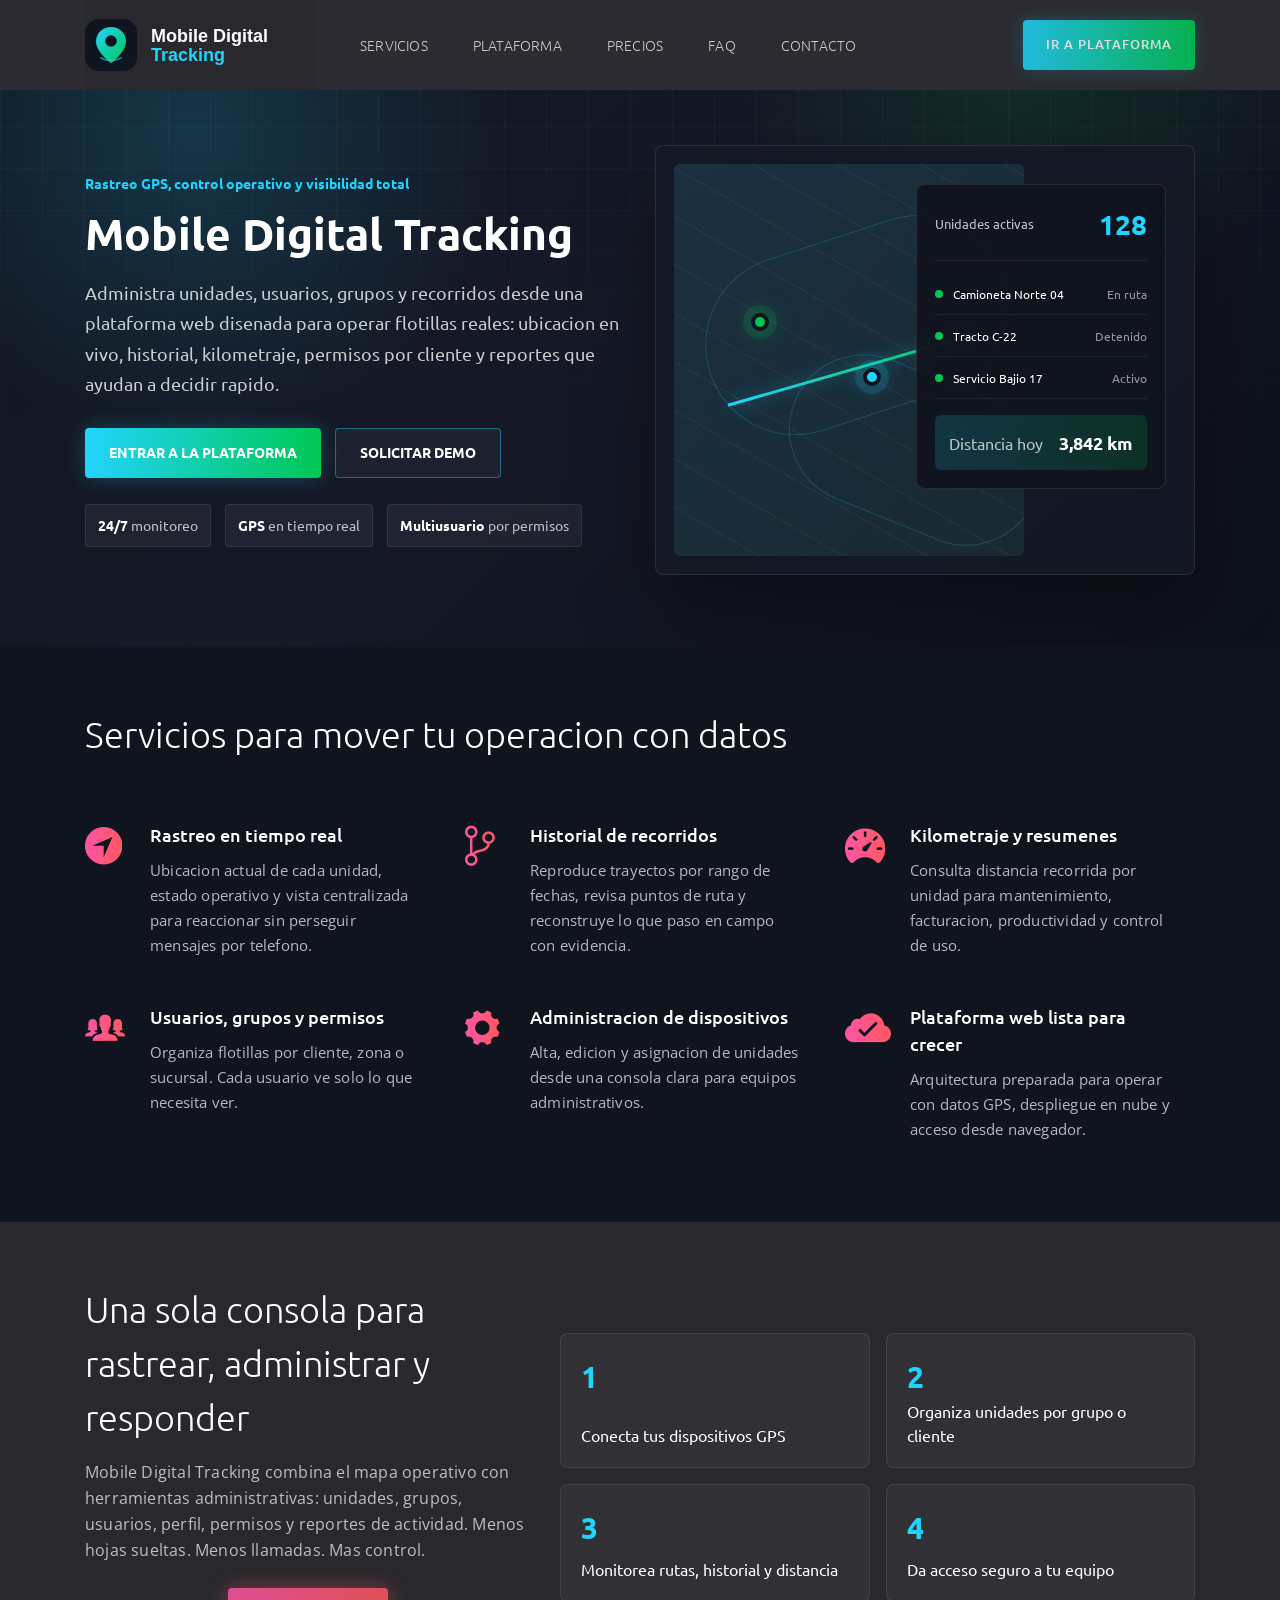
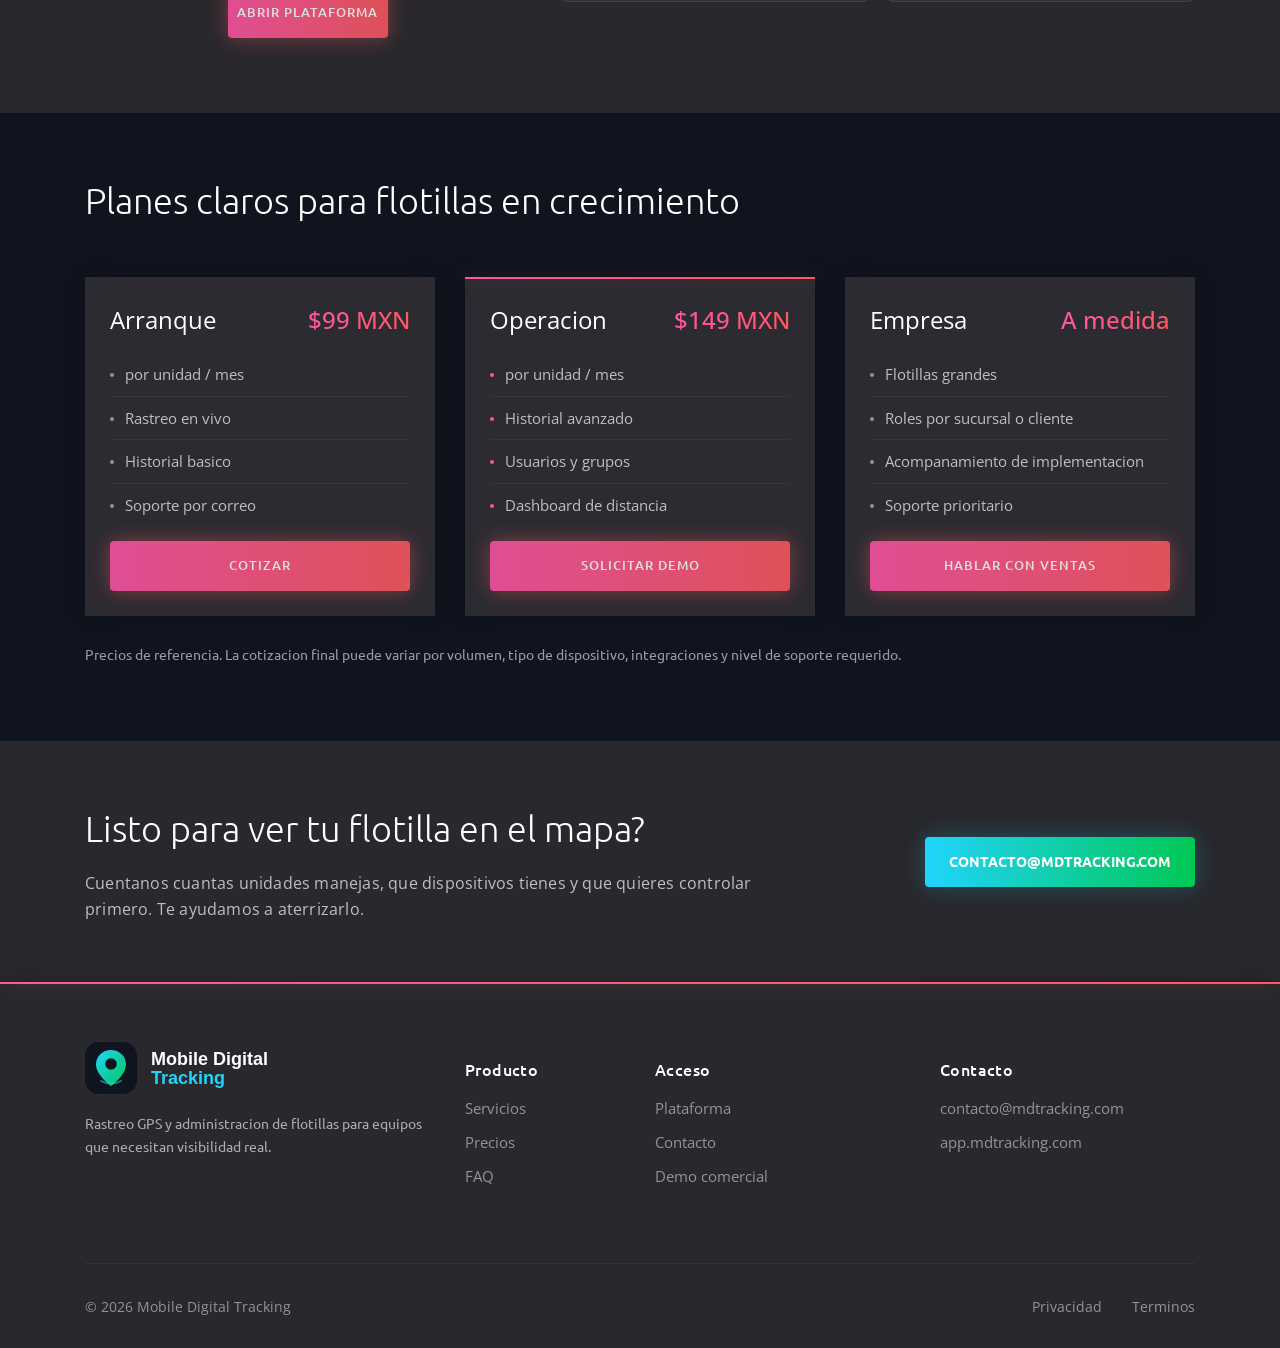
==== commit 30836a20: "Customize MDT landing page" ====
--- a/index.html
+++ b/index.html
@@ -1,1630 +1,225 @@
 <!DOCTYPE html>
-<html lang="en">
-
+<html lang="es">
 <head>
 	<meta charset="utf-8">
 	<meta name="viewport" content="width=device-width, initial-scale=1, shrink-to-fit=no">
-
-	<!-- Font -->
 	<link href="https://fonts.googleapis.com/css?family=Open+Sans:400,600%7CUbuntu:300,400,500,700" rel="stylesheet">
-
-	<!-- CSS -->
 	<link rel="stylesheet" href="css/bootstrap-reboot.min.css">
 	<link rel="stylesheet" href="css/bootstrap-grid.min.css">
-	<link rel="stylesheet" href="css/owl.carousel.min.css">
-	<link rel="stylesheet" href="css/jquery.mCustomScrollbar.min.css">
-	<link rel="stylesheet" href="css/nouislider.min.css">
 	<link rel="stylesheet" href="css/ionicons.min.css">
-	<link rel="stylesheet" href="css/plyr.css">
-	<link rel="stylesheet" href="css/photoswipe.css">
-	<link rel="stylesheet" href="css/default-skin.css">
 	<link rel="stylesheet" href="css/main.css">
-
-	<!-- Favicons -->
-	<link rel="icon" type="image/png" href="icon/favicon-32x32.png" sizes="32x32">
-	<link rel="apple-touch-icon" href="icon/favicon-32x32.png">
-	<link rel="apple-touch-icon" sizes="72x72" href="icon/apple-touch-icon-72x72.png">
-	<link rel="apple-touch-icon" sizes="114x114" href="icon/apple-touch-icon-114x114.png">
-	<link rel="apple-touch-icon" sizes="144x144" href="icon/apple-touch-icon-144x144.png">
-
-	<meta name="description" content="">
-	<meta name="keywords" content="">
-	<meta name="author" content="Dmitry Volkov">
-	<title>FlixGo – Online Movies, TV Shows & Cinema HTML Template</title>
-
+	<link rel="icon" type="image/svg+xml" href="icon/favicon.svg">
+	<meta name="description" content="Mobile Digital Tracking es una plataforma de rastreo GPS para flotillas, historial de recorridos, administracion de unidades y monitoreo en tiempo real.">
+	<meta name="keywords" content="rastreo GPS, monitoreo de flotillas, tracking, historial de recorridos, administracion de unidades">
+	<meta name="author" content="Mobile Digital Tracking">
+	<title>Mobile Digital Tracking | Rastreo GPS para flotillas</title>
 </head>
-<body class="body">
-	
-	<!-- header -->
+<body class="body mdt-page">
 	<header class="header">
 		<div class="header__wrap">
 			<div class="container">
 				<div class="row">
 					<div class="col-12">
 						<div class="header__content">
-							<!-- header logo -->
-							<a href="index.html" class="header__logo">
-								<img src="img/logo.svg" alt="">
-							</a>
-							<!-- end header logo -->
-
-							<!-- header nav -->
+							<a href="index.html" class="header__logo"><img src="img/logo.svg" alt="Mobile Digital Tracking"></a>
 							<ul class="header__nav">
-								<!-- dropdown -->
-								<li class="header__nav-item">
-									<a class="dropdown-toggle header__nav-link" href="#" role="button" id="dropdownMenuHome" data-toggle="dropdown" aria-haspopup="true" aria-expanded="false">Home</a>
-
-									<ul class="dropdown-menu header__dropdown-menu" aria-labelledby="dropdownMenuHome">
-										<li><a href="index.html">Home slideshow bg</a></li>
-										<li><a href="index2.html">Home static bg</a></li>
-									</ul>
-								</li>
-								<!-- end dropdown -->
-
-								<!-- dropdown -->
-								<li class="header__nav-item">
-									<a class="dropdown-toggle header__nav-link" href="#" role="button" id="dropdownMenuCatalog" data-toggle="dropdown" aria-haspopup="true" aria-expanded="false">Catalog</a>
-
-									<ul class="dropdown-menu header__dropdown-menu" aria-labelledby="dropdownMenuCatalog">
-										<li><a href="catalog1.html">Catalog Grid</a></li>
-										<li><a href="catalog2.html">Catalog List</a></li>
-										<li><a href="details1.html">Details Movie</a></li>
-										<li><a href="details2.html">Details TV Series</a></li>
-									</ul>
-								</li>
-								<!-- end dropdown -->
-
-								<li class="header__nav-item">
-									<a href="pricing.html" class="header__nav-link">Pricing Plan</a>
-								</li>
-
-								<li class="header__nav-item">
-									<a href="faq.html" class="header__nav-link">Help</a>
-								</li>
-
-								<!-- dropdown -->
-								<li class="dropdown header__nav-item">
-									<a class="dropdown-toggle header__nav-link header__nav-link--more" href="#" role="button" id="dropdownMenuMore" data-toggle="dropdown" aria-haspopup="true" aria-expanded="false"><i class="icon ion-ios-more"></i></a>
-
-									<ul class="dropdown-menu header__dropdown-menu" aria-labelledby="dropdownMenuMore">
-										<li><a href="about.html">About</a></li>
-										<li><a href="signin.html">Sign In</a></li>
-										<li><a href="signup.html">Sign Up</a></li>
-										<li><a href="404.html">404 Page</a></li>
-									</ul>
-								</li>
-								<!-- end dropdown -->
+								<li class="header__nav-item"><a href="#servicios" class="header__nav-link">Servicios</a></li>
+								<li class="header__nav-item"><a href="#plataforma" class="header__nav-link">Plataforma</a></li>
+								<li class="header__nav-item"><a href="pricing.html" class="header__nav-link">Precios</a></li>
+								<li class="header__nav-item"><a href="faq.html" class="header__nav-link">FAQ</a></li>
+								<li class="header__nav-item"><a href="about.html" class="header__nav-link">Contacto</a></li>
 							</ul>
-							<!-- end header nav -->
-
-							<!-- header auth -->
 							<div class="header__auth">
-								<button class="header__search-btn" type="button">
-									<i class="icon ion-ios-search"></i>
-								</button>
-
-								<a href="signin.html" class="header__sign-in">
-									<i class="icon ion-ios-log-in"></i>
-									<span>sign in</span>
+								<a href="https://app.mdtracking.com" class="header__sign-in">
+									<i class="icon ion-ios-pin"></i>
+									<span>Ir a plataforma</span>
 								</a>
 							</div>
-							<!-- end header auth -->
-
-							<!-- header menu btn -->
-							<button class="header__btn" type="button">
-								<span></span>
-								<span></span>
-								<span></span>
-							</button>
-							<!-- end header menu btn -->
+							<button class="header__btn" type="button"><span></span><span></span><span></span></button>
 						</div>
 					</div>
 				</div>
 			</div>
 		</div>
-
-		<!-- header search -->
-		<form action="#" class="header__search">
-			<div class="container">
-				<div class="row">
-					<div class="col-12">
-						<div class="header__search-content">
-							<input type="text" placeholder="Search for a movie, TV Series that you are looking for">
-
-							<button type="button">search</button>
+	</header>
+
+	<section class="mdt-hero" id="inicio">
+		<div class="container">
+			<div class="row align-items-center">
+				<div class="col-12 col-lg-6">
+					<p class="mdt-kicker">Rastreo GPS, control operativo y visibilidad total</p>
+					<h1 class="mdt-hero__title">Mobile Digital Tracking</h1>
+					<p class="mdt-hero__text">Administra unidades, usuarios, grupos y recorridos desde una plataforma web disenada para operar flotillas reales: ubicacion en vivo, historial, kilometraje, permisos por cliente y reportes que ayudan a decidir rapido.</p>
+					<div class="mdt-hero__actions">
+						<a href="https://app.mdtracking.com" class="mdt-btn mdt-btn--primary">Entrar a la plataforma</a>
+						<a href="mailto:contacto@mdtracking.com?subject=Quiero%20una%20demo%20de%20Mobile%20Digital%20Tracking" class="mdt-btn mdt-btn--ghost">Solicitar demo</a>
+					</div>
+					<div class="mdt-hero__metrics">
+						<span><b>24/7</b> monitoreo</span>
+						<span><b>GPS</b> en tiempo real</span>
+						<span><b>Multiusuario</b> por permisos</span>
+					</div>
+				</div>
+				<div class="col-12 col-lg-6">
+					<div class="mdt-product-shot" aria-label="Vista previa de plataforma de rastreo">
+						<div class="mdt-map">
+							<span class="mdt-route"></span>
+							<span class="mdt-pin mdt-pin--one"></span>
+							<span class="mdt-pin mdt-pin--two"></span>
+							<span class="mdt-pin mdt-pin--three"></span>
 						</div>
-					</div>
-				</div>
-			</div>
-		</form>
-		<!-- end header search -->
-	</header>
-	<!-- end header -->
-
-	<!-- home -->
-	<section class="home">
-		<!-- home bg -->
-		<div class="owl-carousel home__bg">
-			<div class="item home__cover" data-bg="img/home/home__bg.jpg"></div>
-			<div class="item home__cover" data-bg="img/home/home__bg2.jpg"></div>
-			<div class="item home__cover" data-bg="img/home/home__bg3.jpg"></div>
-			<div class="item home__cover" data-bg="img/home/home__bg4.jpg"></div>
-		</div>
-		<!-- end home bg -->
-
-		<div class="container">
-			<div class="row">
+						<div class="mdt-panel">
+							<div class="mdt-panel__top"><span>Unidades activas</span><b>128</b></div>
+							<div class="mdt-unit"><i></i><span>Camioneta Norte 04</span><b>En ruta</b></div>
+							<div class="mdt-unit"><i></i><span>Tracto C-22</span><b>Detenido</b></div>
+							<div class="mdt-unit"><i></i><span>Servicio Bajio 17</span><b>Activo</b></div>
+							<div class="mdt-distance"><span>Distancia hoy</span><strong>3,842 km</strong></div>
+						</div>
+					</div>
+				</div>
+			</div>
+		</div>
+	</section>
+
+	<section class="section" id="servicios">
+		<div class="container">
+			<div class="row">
+				<div class="col-12"><h2 class="section__title">Servicios para mover tu operacion con datos</h2></div>
+				<div class="col-12 col-md-6 col-lg-4">
+					<div class="feature">
+						<i class="icon ion-ios-navigate feature__icon"></i>
+						<h3 class="feature__title">Rastreo en tiempo real</h3>
+						<p class="feature__text">Ubicacion actual de cada unidad, estado operativo y vista centralizada para reaccionar sin perseguir mensajes por telefono.</p>
+					</div>
+				</div>
+				<div class="col-12 col-md-6 col-lg-4">
+					<div class="feature">
+						<i class="icon ion-ios-git-branch feature__icon"></i>
+						<h3 class="feature__title">Historial de recorridos</h3>
+						<p class="feature__text">Reproduce trayectos por rango de fechas, revisa puntos de ruta y reconstruye lo que paso en campo con evidencia.</p>
+					</div>
+				</div>
+				<div class="col-12 col-md-6 col-lg-4">
+					<div class="feature">
+						<i class="icon ion-ios-speedometer feature__icon"></i>
+						<h3 class="feature__title">Kilometraje y resumenes</h3>
+						<p class="feature__text">Consulta distancia recorrida por unidad para mantenimiento, facturacion, productividad y control de uso.</p>
+					</div>
+				</div>
+				<div class="col-12 col-md-6 col-lg-4">
+					<div class="feature">
+						<i class="icon ion-ios-people feature__icon"></i>
+						<h3 class="feature__title">Usuarios, grupos y permisos</h3>
+						<p class="feature__text">Organiza flotillas por cliente, zona o sucursal. Cada usuario ve solo lo que necesita ver.</p>
+					</div>
+				</div>
+				<div class="col-12 col-md-6 col-lg-4">
+					<div class="feature">
+						<i class="icon ion-ios-settings feature__icon"></i>
+						<h3 class="feature__title">Administracion de dispositivos</h3>
+						<p class="feature__text">Alta, edicion y asignacion de unidades desde una consola clara para equipos administrativos.</p>
+					</div>
+				</div>
+				<div class="col-12 col-md-6 col-lg-4">
+					<div class="feature">
+						<i class="icon ion-ios-cloud-done feature__icon"></i>
+						<h3 class="feature__title">Plataforma web lista para crecer</h3>
+						<p class="feature__text">Arquitectura preparada para operar con datos GPS, despliegue en nube y acceso desde navegador.</p>
+					</div>
+				</div>
+			</div>
+		</div>
+	</section>
+
+	<section class="section section--dark" id="plataforma">
+		<div class="container">
+			<div class="row align-items-center">
+				<div class="col-12 col-lg-5">
+					<h2 class="section__title section__title--no-margin">Una sola consola para rastrear, administrar y responder</h2>
+					<p class="section__text">Mobile Digital Tracking combina el mapa operativo con herramientas administrativas: unidades, grupos, usuarios, perfil, permisos y reportes de actividad. Menos hojas sueltas. Menos llamadas. Mas control.</p>
+					<a href="https://app.mdtracking.com" class="section__btn">Abrir plataforma</a>
+				</div>
+				<div class="col-12 col-lg-7">
+					<div class="mdt-workflow">
+						<div><b>1</b><span>Conecta tus dispositivos GPS</span></div>
+						<div><b>2</b><span>Organiza unidades por grupo o cliente</span></div>
+						<div><b>3</b><span>Monitorea rutas, historial y distancia</span></div>
+						<div><b>4</b><span>Da acceso seguro a tu equipo</span></div>
+					</div>
+				</div>
+			</div>
+		</div>
+	</section>
+
+	<section class="section" id="precios">
+		<div class="container">
+			<div class="row">
+				<div class="col-12"><h2 class="section__title">Planes claros para flotillas en crecimiento</h2></div>
+				<div class="col-12 col-md-6 col-lg-4">
+					<div class="price">
+						<div class="price__item price__item--first"><span>Arranque</span> <span>$99 MXN</span></div>
+						<div class="price__item"><span>por unidad / mes</span></div>
+						<div class="price__item"><span>Rastreo en vivo</span></div>
+						<div class="price__item"><span>Historial basico</span></div>
+						<div class="price__item"><span>Soporte por correo</span></div>
+						<a href="mailto:contacto@mdtracking.com?subject=Plan%20Arranque" class="price__btn">Cotizar</a>
+					</div>
+				</div>
+				<div class="col-12 col-md-6 col-lg-4">
+					<div class="price price--premium">
+						<div class="price__item price__item--first"><span>Operacion</span> <span>$149 MXN</span></div>
+						<div class="price__item"><span>por unidad / mes</span></div>
+						<div class="price__item"><span>Historial avanzado</span></div>
+						<div class="price__item"><span>Usuarios y grupos</span></div>
+						<div class="price__item"><span>Dashboard de distancia</span></div>
+						<a href="mailto:contacto@mdtracking.com?subject=Plan%20Operacion" class="price__btn">Solicitar demo</a>
+					</div>
+				</div>
+				<div class="col-12 col-md-6 col-lg-4">
+					<div class="price">
+						<div class="price__item price__item--first"><span>Empresa</span> <span>A medida</span></div>
+						<div class="price__item"><span>Flotillas grandes</span></div>
+						<div class="price__item"><span>Roles por sucursal o cliente</span></div>
+						<div class="price__item"><span>Acompanamiento de implementacion</span></div>
+						<div class="price__item"><span>Soporte prioritario</span></div>
+						<a href="mailto:contacto@mdtracking.com?subject=Plan%20Empresa" class="price__btn">Hablar con ventas</a>
+					</div>
+				</div>
 				<div class="col-12">
-					<h1 class="home__title"><b>NEW ITEMS</b> OF THIS SEASON</h1>
-
-					<button class="home__nav home__nav--prev" type="button">
-						<i class="icon ion-ios-arrow-round-back"></i>
-					</button>
-					<button class="home__nav home__nav--next" type="button">
-						<i class="icon ion-ios-arrow-round-forward"></i>
-					</button>
-				</div>
-
-				<div class="col-12">
-					<div class="owl-carousel home__carousel">
-						<div class="item">
-							<!-- card -->
-							<div class="card card--big">
-								<div class="card__cover">
-									<img src="img/covers/cover.jpg" alt="">
-									<a href="#" class="card__play">
-										<i class="icon ion-ios-play"></i>
-									</a>
-								</div>
-								<div class="card__content">
-									<h3 class="card__title"><a href="#">I Dream in Another Language</a></h3>
-									<span class="card__category">
-										<a href="#">Action</a>
-										<a href="#">Triler</a>
-									</span>
-									<span class="card__rate"><i class="icon ion-ios-star"></i>8.4</span>
-								</div>
-							</div>
-							<!-- end card -->
-						</div>
-
-						<div class="item">
-							<!-- card -->
-							<div class="card card--big">
-								<div class="card__cover">
-									<img src="img/covers/cover2.jpg" alt="">
-									<a href="#" class="card__play">
-										<i class="icon ion-ios-play"></i>
-									</a>
-								</div>
-								<div class="card__content">
-									<h3 class="card__title"><a href="#">Benched</a></h3>
-									<span class="card__category">
-										<a href="#">Comedy</a>
-									</span>
-									<span class="card__rate"><i class="icon ion-ios-star"></i>7.1</span>
-								</div>
-							</div>
-							<!-- end card -->
-						</div>
-
-						<div class="item">
-							<!-- card -->
-							<div class="card card--big">
-								<div class="card__cover">
-									<img src="img/covers/cover3.jpg" alt="">
-									<a href="#" class="card__play">
-										<i class="icon ion-ios-play"></i>
-									</a>
-								</div>
-								<div class="card__content">
-									<h3 class="card__title"><a href="#">Whitney</a></h3>
-									<span class="card__category">
-										<a href="#">Romance</a>
-										<a href="#">Drama</a>
-									</span>
-									<span class="card__rate"><i class="icon ion-ios-star"></i>6.3</span>
-								</div>
-							</div>
-							<!-- end card -->
-						</div>
-
-						<div class="item">
-							<!-- card -->
-							<div class="card card--big">
-								<div class="card__cover">
-									<img src="img/covers/cover4.jpg" alt="">
-									<a href="#" class="card__play">
-										<i class="icon ion-ios-play"></i>
-									</a>
-								</div>
-								<div class="card__content">
-									<h3 class="card__title"><a href="#">Blindspotting</a></h3>
-									<span class="card__category">
-										<a href="#">Comedy</a>
-										<a href="#">Drama</a>
-									</span>
-									<span class="card__rate"><i class="icon ion-ios-star"></i>7.9</span>
-								</div>
-							</div>
-							<!-- end card -->
-						</div>
-					</div>
-				</div>
-			</div>
-		</div>
-	</section>
-	<!-- end home -->
-
-	<!-- content -->
-	<section class="content">
-		<div class="content__head">
-			<div class="container">
-				<div class="row">
-					<div class="col-12">
-						<!-- content title -->
-						<h2 class="content__title">New items</h2>
-						<!-- end content title -->
-
-						<!-- content tabs nav -->
-						<ul class="nav nav-tabs content__tabs" id="content__tabs" role="tablist">
-							<li class="nav-item">
-								<a class="nav-link active" data-toggle="tab" href="#tab-1" role="tab" aria-controls="tab-1" aria-selected="true">NEW RELEASES</a>
-							</li>
-
-							<li class="nav-item">
-								<a class="nav-link" data-toggle="tab" href="#tab-2" role="tab" aria-controls="tab-2" aria-selected="false">MOVIES</a>
-							</li>
-
-							<li class="nav-item">
-								<a class="nav-link" data-toggle="tab" href="#tab-3" role="tab" aria-controls="tab-3" aria-selected="false">TV SERIES</a>
-							</li>
-
-							<li class="nav-item">
-								<a class="nav-link" data-toggle="tab" href="#tab-4" role="tab" aria-controls="tab-4" aria-selected="false">CARTOONS</a>
-							</li>
-						</ul>
-						<!-- end content tabs nav -->
-
-						<!-- content mobile tabs nav -->
-						<div class="content__mobile-tabs" id="content__mobile-tabs">
-							<div class="content__mobile-tabs-btn dropdown-toggle" role="navigation" id="mobile-tabs" data-toggle="dropdown" aria-haspopup="true" aria-expanded="false">
-								<input type="button" value="New items">
-								<span></span>
-							</div>
-
-							<div class="content__mobile-tabs-menu dropdown-menu" aria-labelledby="mobile-tabs">
-								<ul class="nav nav-tabs" role="tablist">
-									<li class="nav-item"><a class="nav-link active" id="1-tab" data-toggle="tab" href="#tab-1" role="tab" aria-controls="tab-1" aria-selected="true">NEW RELEASES</a></li>
-
-									<li class="nav-item"><a class="nav-link" id="2-tab" data-toggle="tab" href="#tab-2" role="tab" aria-controls="tab-2" aria-selected="false">MOVIES</a></li>
-
-									<li class="nav-item"><a class="nav-link" id="3-tab" data-toggle="tab" href="#tab-3" role="tab" aria-controls="tab-3" aria-selected="false">TV SERIES</a></li>
-
-									<li class="nav-item"><a class="nav-link" id="4-tab" data-toggle="tab" href="#tab-4" role="tab" aria-controls="tab-4" aria-selected="false">CARTOONS</a></li>
-								</ul>
-							</div>
-						</div>
-						<!-- end content mobile tabs nav -->
-					</div>
-				</div>
-			</div>
-		</div>
-
-		<div class="container">
-			<!-- content tabs -->
-			<div class="tab-content" id="myTabContent">
-				<div class="tab-pane fade show active" id="tab-1" role="tabpanel" aria-labelledby="1-tab">
-					<div class="row">
-						<!-- card -->
-						<div class="col-6 col-sm-12 col-lg-6">
-							<div class="card card--list">
-								<div class="row">
-									<div class="col-12 col-sm-4">
-										<div class="card__cover">
-											<img src="img/covers/cover.jpg" alt="">
-											<a href="#" class="card__play">
-												<i class="icon ion-ios-play"></i>
-											</a>
-										</div>
-									</div>
-
-									<div class="col-12 col-sm-8">
-										<div class="card__content">
-											<h3 class="card__title"><a href="#">I Dream in Another Language</a></h3>
-											<span class="card__category">
-												<a href="#">Action</a>
-												<a href="#">Triler</a>
-											</span>
-
-											<div class="card__wrap">
-												<span class="card__rate"><i class="icon ion-ios-star"></i>8.4</span>
-
-												<ul class="card__list">
-													<li>HD</li>
-													<li>16+</li>
-												</ul>
-											</div>
-
-											<div class="card__description">
-												<p>It is a long established fact that a reader will be distracted by the readable content of a page when looking at its layout. The point of using Lorem Ipsum is that it has a more-or-less normal distribution of letters, as opposed to using 'Content here, content here', making it look like readable English.</p>
-											</div>
-										</div>
-									</div>
-								</div>
-							</div>
-						</div>
-						<!-- end card -->
-
-						<!-- card -->
-						<div class="col-6 col-sm-12 col-lg-6">
-							<div class="card card--list">
-								<div class="row">
-									<div class="col-12 col-sm-4">
-										<div class="card__cover">
-											<img src="img/covers/cover2.jpg" alt="">
-											<a href="#" class="card__play">
-												<i class="icon ion-ios-play"></i>
-											</a>
-										</div>
-									</div>
-
-									<div class="col-12 col-sm-8">
-										<div class="card__content">
-											<h3 class="card__title"><a href="#">Benched</a></h3>
-											<span class="card__category">
-												<a href="#">Comedy</a>
-											</span>
-
-											<div class="card__wrap">
-												<span class="card__rate"><i class="icon ion-ios-star"></i>7.1</span>
-
-												<ul class="card__list">
-													<li>HD</li>
-													<li>16+</li>
-												</ul>
-											</div>
-
-											<div class="card__description">
-												<p>Lorem Ipsum is simply dummy text of the printing and typesetting industry. Lorem Ipsum has been the industry's standard dummy text ever since the 1500s, when an unknown printer took a galley of type and scrambled it to make a type specimen book.</p>
-											</div>
-										</div>
-									</div>
-								</div>
-							</div>
-						</div>
-						<!-- end card -->
-
-						<!-- card -->
-						<div class="col-6 col-sm-12 col-lg-6">
-							<div class="card card--list">
-								<div class="row">
-									<div class="col-12 col-sm-4">
-										<div class="card__cover">
-											<img src="img/covers/cover3.jpg" alt="">
-											<a href="#" class="card__play">
-												<i class="icon ion-ios-play"></i>
-											</a>
-										</div>
-									</div>
-
-									<div class="col-12 col-sm-8">
-										<div class="card__content">
-											<h3 class="card__title"><a href="#">Whitney</a></h3>
-											<span class="card__category">
-												<a href="#">Romance</a>
-												<a href="#">Drama</a>
-												<a href="#">Music</a>
-											</span>
-
-											<div class="card__wrap">
-												<span class="card__rate"><i class="icon ion-ios-star"></i>6.3</span>
-
-												<ul class="card__list">
-													<li>HD</li>
-													<li>16+</li>
-												</ul>
-											</div>
-
-											<div class="card__description">
-												<p>It has survived not only five centuries, but also the leap into electronic typesetting, remaining essentially unchanged. It was popularised in the 1960s with the release of Letraset sheets containing Lorem Ipsum passages, and more recently with desktop publishing software like Aldus PageMaker including versions of Lorem Ipsum.</p>
-											</div>
-										</div>
-									</div>
-								</div>
-							</div>
-						</div>
-						<!-- end card -->
-
-						<!-- card -->
-						<div class="col-6 col-sm-12 col-lg-6">
-							<div class="card card--list">
-								<div class="row">
-									<div class="col-12 col-sm-4">
-										<div class="card__cover">
-											<img src="img/covers/cover4.jpg" alt="">
-											<a href="#" class="card__play">
-												<i class="icon ion-ios-play"></i>
-											</a>
-										</div>
-									</div>
-
-									<div class="col-12 col-sm-8">
-										<div class="card__content">
-											<h3 class="card__title"><a href="#">Blindspotting</a></h3>
-											<span class="card__category">
-												<a href="#">Comedy</a>
-												<a href="#">Drama</a>
-											</span>
-
-											<div class="card__wrap">
-												<span class="card__rate"><i class="icon ion-ios-star"></i>7.9</span>
-
-												<ul class="card__list">
-													<li>HD</li>
-													<li>16+</li>
-												</ul>
-											</div>
-
-											<div class="card__description">
-												<p>Many desktop publishing packages and web page editors now use Lorem Ipsum as their default model text, and a search for 'lorem ipsum' will uncover many web sites still in their infancy. Various versions have evolved over the years, sometimes by accident, sometimes on purpose (injected humour and the like).</p>
-											</div>
-										</div>
-									</div>
-								</div>
-							</div>
-						</div>
-						<!-- end card -->
-
-						<!-- card -->
-						<div class="col-6 col-sm-12 col-lg-6">
-							<div class="card card--list">
-								<div class="row">
-									<div class="col-12 col-sm-4">
-										<div class="card__cover">
-											<img src="img/covers/cover5.jpg" alt="">
-											<a href="#" class="card__play">
-												<i class="icon ion-ios-play"></i>
-											</a>
-										</div>
-									</div>
-
-									<div class="col-12 col-sm-8">
-										<div class="card__content">
-											<h3 class="card__title"><a href="#">I Dream in Another Language</a></h3>
-											<span class="card__category">
-												<a href="#">Action</a>
-												<a href="#">Triler</a>
-											</span>
-
-											<div class="card__wrap">
-												<span class="card__rate"><i class="icon ion-ios-star"></i>8.4</span>
-
-												<ul class="card__list">
-													<li>HD</li>
-													<li>16+</li>
-												</ul>
-											</div>
-
-											<div class="card__description">
-												<p>There are many variations of passages of Lorem Ipsum available, but the majority have suffered alteration in some form, by injected humour, or randomised words which don't look even slightly believable. If you are going to use a passage of Lorem Ipsum, you need to be sure there isn't anything embarrassing hidden in the middle of text.</p>
-											</div>
-										</div>
-									</div>
-								</div>
-							</div>
-						</div>
-						<!-- end card -->
-
-						<!-- card -->
-						<div class="col-6 col-sm-12 col-lg-6">
-							<div class="card card--list">
-								<div class="row">
-									<div class="col-12 col-sm-4">
-										<div class="card__cover">
-											<img src="img/covers/cover6.jpg" alt="">
-											<a href="#" class="card__play">
-												<i class="icon ion-ios-play"></i>
-											</a>
-										</div>
-									</div>
-
-									<div class="col-12 col-sm-8">
-										<div class="card__content">
-											<h3 class="card__title"><a href="#">Benched</a></h3>
-											<span class="card__category">
-												<a href="#">Comedy</a>
-											</span>
-
-											<div class="card__wrap">
-												<span class="card__rate"><i class="icon ion-ios-star"></i>7.1</span>
-
-												<ul class="card__list">
-													<li>HD</li>
-													<li>16+</li>
-												</ul>
-											</div>
-
-											<div class="card__description">
-												<p>All the Lorem Ipsum generators on the Internet tend to repeat predefined chunks as necessary, making this the first true generator on the Internet. It uses a dictionary of over 200 Latin words, combined with a handful of model sentence structures, to generate Lorem Ipsum which looks reasonable. The generated Lorem Ipsum is therefore always free from repetition, injected humour, or non-characteristic words etc.</p>
-											</div>
-										</div>
-									</div>
-								</div>
-							</div>
-						</div>
-						<!-- end card -->
-					</div>
-				</div>
-
-				<div class="tab-pane fade" id="tab-2" role="tabpanel" aria-labelledby="2-tab">
-					<div class="row">
-						<!-- card -->
-						<div class="col-6 col-sm-4 col-lg-3 col-xl-2">
-							<div class="card">
-								<div class="card__cover">
-									<img src="img/covers/cover.jpg" alt="">
-									<a href="#" class="card__play">
-										<i class="icon ion-ios-play"></i>
-									</a>
-								</div>
-								<div class="card__content">
-									<h3 class="card__title"><a href="#">I Dream in Another Language</a></h3>
-									<span class="card__category">
-										<a href="#">Action</a>
-										<a href="#">Triler</a>
-									</span>
-									<span class="card__rate"><i class="icon ion-ios-star"></i>8.4</span>
-								</div>
-							</div>
-						</div>
-						<!-- end card -->
-
-						<!-- card -->
-						<div class="col-6 col-sm-4 col-lg-3 col-xl-2">
-							<div class="card">
-								<div class="card__cover">
-									<img src="img/covers/cover2.jpg" alt="">
-									<a href="#" class="card__play">
-										<i class="icon ion-ios-play"></i>
-									</a>
-								</div>
-								<div class="card__content">
-									<h3 class="card__title"><a href="#">Benched</a></h3>
-									<span class="card__category">
-										<a href="#">Comedy</a>
-									</span>
-									<span class="card__rate"><i class="icon ion-ios-star"></i>7.1</span>
-								</div>
-							</div>
-						</div>
-						<!-- end card -->
-
-						<!-- card -->
-						<div class="col-6 col-sm-4 col-lg-3 col-xl-2">
-							<div class="card">
-								<div class="card__cover">
-									<img src="img/covers/cover3.jpg" alt="">
-									<a href="#" class="card__play">
-										<i class="icon ion-ios-play"></i>
-									</a>
-								</div>
-								<div class="card__content">
-									<h3 class="card__title"><a href="#">Whitney</a></h3>
-									<span class="card__category">
-										<a href="#">Romance</a>
-										<a href="#">Drama</a>
-										<a href="#">Music</a>
-									</span>
-									<span class="card__rate"><i class="icon ion-ios-star"></i>6.3</span>
-								</div>
-							</div>
-						</div>
-						<!-- end card -->
-
-						<!-- card -->
-						<div class="col-6 col-sm-4 col-lg-3 col-xl-2">
-							<div class="card">
-								<div class="card__cover">
-									<img src="img/covers/cover4.jpg" alt="">
-									<a href="#" class="card__play">
-										<i class="icon ion-ios-play"></i>
-									</a>
-								</div>
-								<div class="card__content">
-									<h3 class="card__title"><a href="#">Blindspotting</a></h3>
-									<span class="card__category">
-										<a href="#">Comedy</a>
-										<a href="#">Drama</a>
-									</span>
-									<span class="card__rate"><i class="icon ion-ios-star"></i>7.9</span>
-								</div>
-							</div>
-						</div>
-						<!-- end card -->
-
-						<!-- card -->
-						<div class="col-6 col-sm-4 col-lg-3 col-xl-2">
-							<div class="card">
-								<div class="card__cover">
-									<img src="img/covers/cover5.jpg" alt="">
-									<a href="#" class="card__play">
-										<i class="icon ion-ios-play"></i>
-									</a>
-								</div>
-								<div class="card__content">
-									<h3 class="card__title"><a href="#">I Dream in Another Language</a></h3>
-									<span class="card__category">
-										<a href="#">Action</a>
-										<a href="#">Triler</a>
-									</span>
-									<span class="card__rate"><i class="icon ion-ios-star"></i>8.4</span>
-								</div>
-							</div>
-						</div>
-						<!-- end card -->
-
-						<!-- card -->
-						<div class="col-6 col-sm-4 col-lg-3 col-xl-2">
-							<div class="card">
-								<div class="card__cover">
-									<img src="img/covers/cover6.jpg" alt="">
-									<a href="#" class="card__play">
-										<i class="icon ion-ios-play"></i>
-									</a>
-								</div>
-								<div class="card__content">
-									<h3 class="card__title"><a href="#">Benched</a></h3>
-									<span class="card__category">
-										<a href="#">Comedy</a>
-									</span>
-									<span class="card__rate"><i class="icon ion-ios-star"></i>7.1</span>
-								</div>
-							</div>
-						</div>
-						<!-- end card -->
-
-						<!-- card -->
-						<div class="col-6 col-sm-4 col-lg-3 col-xl-2">
-							<div class="card">
-								<div class="card__cover">
-									<img src="img/covers/cover6.jpg" alt="">
-									<a href="#" class="card__play">
-										<i class="icon ion-ios-play"></i>
-									</a>
-								</div>
-								<div class="card__content">
-									<h3 class="card__title"><a href="#">Whitney</a></h3>
-									<span class="card__category">
-										<a href="#">Romance</a>
-										<a href="#">Drama</a>
-										<a href="#">Music</a>
-									</span>
-									<span class="card__rate"><i class="icon ion-ios-star"></i>6.3</span>
-								</div>
-							</div>
-						</div>
-						<!-- end card -->
-
-						<!-- card -->
-						<div class="col-6 col-sm-4 col-lg-3 col-xl-2">
-							<div class="card">
-								<div class="card__cover">
-									<img src="img/covers/cover5.jpg" alt="">
-									<a href="#" class="card__play">
-										<i class="icon ion-ios-play"></i>
-									</a>
-								</div>
-								<div class="card__content">
-									<h3 class="card__title"><a href="#">Blindspotting</a></h3>
-									<span class="card__category">
-										<a href="#">Comedy</a>
-										<a href="#">Drama</a>
-									</span>
-									<span class="card__rate"><i class="icon ion-ios-star"></i>7.9</span>
-								</div>
-							</div>
-						</div>
-						<!-- end card -->
-
-						<!-- card -->
-						<div class="col-6 col-sm-4 col-lg-3 col-xl-2">
-							<div class="card">
-								<div class="card__cover">
-									<img src="img/covers/cover4.jpg" alt="">
-									<a href="#" class="card__play">
-										<i class="icon ion-ios-play"></i>
-									</a>
-								</div>
-								<div class="card__content">
-									<h3 class="card__title"><a href="#">I Dream in Another Language</a></h3>
-									<span class="card__category">
-										<a href="#">Action</a>
-										<a href="#">Triler</a>
-									</span>
-									<span class="card__rate"><i class="icon ion-ios-star"></i>8.4</span>
-								</div>
-							</div>
-						</div>
-						<!-- end card -->
-
-						<!-- card -->
-						<div class="col-6 col-sm-4 col-lg-3 col-xl-2">
-							<div class="card">
-								<div class="card__cover">
-									<img src="img/covers/cover3.jpg" alt="">
-									<a href="#" class="card__play">
-										<i class="icon ion-ios-play"></i>
-									</a>
-								</div>
-								<div class="card__content">
-									<h3 class="card__title"><a href="#">Benched</a></h3>
-									<span class="card__category">
-										<a href="#">Comedy</a>
-									</span>
-									<span class="card__rate"><i class="icon ion-ios-star"></i>7.1</span>
-								</div>
-							</div>
-						</div>
-						<!-- end card -->
-
-						<!-- card -->
-						<div class="col-6 col-sm-4 col-lg-3 col-xl-2">
-							<div class="card">
-								<div class="card__cover">
-									<img src="img/covers/cover2.jpg" alt="">
-									<a href="#" class="card__play">
-										<i class="icon ion-ios-play"></i>
-									</a>
-								</div>
-								<div class="card__content">
-									<h3 class="card__title"><a href="#">Whitney</a></h3>
-									<span class="card__category">
-										<a href="#">Romance</a>
-										<a href="#">Drama</a>
-										<a href="#">Music</a>
-									</span>
-									<span class="card__rate"><i class="icon ion-ios-star"></i>6.3</span>
-								</div>
-							</div>
-						</div>
-						<!-- end card -->
-
-						<!-- card -->
-						<div class="col-6 col-sm-4 col-lg-3 col-xl-2">
-							<div class="card">
-								<div class="card__cover">
-									<img src="img/covers/cover.jpg" alt="">
-									<a href="#" class="card__play">
-										<i class="icon ion-ios-play"></i>
-									</a>
-								</div>
-								<div class="card__content">
-									<h3 class="card__title"><a href="#">Blindspotting</a></h3>
-									<span class="card__category">
-										<a href="#">Comedy</a>
-										<a href="#">Drama</a>
-									</span>
-									<span class="card__rate"><i class="icon ion-ios-star"></i>7.9</span>
-								</div>
-							</div>
-						</div>
-						<!-- end card -->
-					</div>
-				</div>
-
-				<div class="tab-pane fade" id="tab-3" role="tabpanel" aria-labelledby="3-tab">
-					<div class="row">
-						<!-- card -->
-						<div class="col-6 col-sm-4 col-lg-3 col-xl-2">
-							<div class="card">
-								<div class="card__cover">
-									<img src="img/covers/cover2.jpg" alt="">
-									<a href="#" class="card__play">
-										<i class="icon ion-ios-play"></i>
-									</a>
-								</div>
-								<div class="card__content">
-									<h3 class="card__title"><a href="#">I Dream in Another Language</a></h3>
-									<span class="card__category">
-										<a href="#">Action</a>
-										<a href="#">Triler</a>
-									</span>
-									<span class="card__rate"><i class="icon ion-ios-star"></i>8.4</span>
-								</div>
-							</div>
-						</div>
-						<!-- end card -->
-
-						<!-- card -->
-						<div class="col-6 col-sm-4 col-lg-3 col-xl-2">
-							<div class="card">
-								<div class="card__cover">
-									<img src="img/covers/cover.jpg" alt="">
-									<a href="#" class="card__play">
-										<i class="icon ion-ios-play"></i>
-									</a>
-								</div>
-								<div class="card__content">
-									<h3 class="card__title"><a href="#">Benched</a></h3>
-									<span class="card__category">
-										<a href="#">Comedy</a>
-									</span>
-									<span class="card__rate"><i class="icon ion-ios-star"></i>7.1</span>
-								</div>
-							</div>
-						</div>
-						<!-- end card -->
-
-						<!-- card -->
-						<div class="col-6 col-sm-4 col-lg-3 col-xl-2">
-							<div class="card">
-								<div class="card__cover">
-									<img src="img/covers/cover4.jpg" alt="">
-									<a href="#" class="card__play">
-										<i class="icon ion-ios-play"></i>
-									</a>
-								</div>
-								<div class="card__content">
-									<h3 class="card__title"><a href="#">Whitney</a></h3>
-									<span class="card__category">
-										<a href="#">Romance</a>
-										<a href="#">Drama</a>
-										<a href="#">Music</a>
-									</span>
-									<span class="card__rate"><i class="icon ion-ios-star"></i>6.3</span>
-								</div>
-							</div>
-						</div>
-						<!-- end card -->
-
-						<!-- card -->
-						<div class="col-6 col-sm-4 col-lg-3 col-xl-2">
-							<div class="card">
-								<div class="card__cover">
-									<img src="img/covers/cover3.jpg" alt="">
-									<a href="#" class="card__play">
-										<i class="icon ion-ios-play"></i>
-									</a>
-								</div>
-								<div class="card__content">
-									<h3 class="card__title"><a href="#">Blindspotting</a></h3>
-									<span class="card__category">
-										<a href="#">Comedy</a>
-										<a href="#">Drama</a>
-									</span>
-									<span class="card__rate"><i class="icon ion-ios-star"></i>7.9</span>
-								</div>
-							</div>
-						</div>
-						<!-- end card -->
-
-						<!-- card -->
-						<div class="col-6 col-sm-4 col-lg-3 col-xl-2">
-							<div class="card">
-								<div class="card__cover">
-									<img src="img/covers/cover6.jpg" alt="">
-									<a href="#" class="card__play">
-										<i class="icon ion-ios-play"></i>
-									</a>
-								</div>
-								<div class="card__content">
-									<h3 class="card__title"><a href="#">I Dream in Another Language</a></h3>
-									<span class="card__category">
-										<a href="#">Action</a>
-										<a href="#">Triler</a>
-									</span>
-									<span class="card__rate"><i class="icon ion-ios-star"></i>8.4</span>
-								</div>
-							</div>
-						</div>
-						<!-- end card -->
-
-						<!-- card -->
-						<div class="col-6 col-sm-4 col-lg-3 col-xl-2">
-							<div class="card">
-								<div class="card__cover">
-									<img src="img/covers/cover5.jpg" alt="">
-									<a href="#" class="card__play">
-										<i class="icon ion-ios-play"></i>
-									</a>
-								</div>
-								<div class="card__content">
-									<h3 class="card__title"><a href="#">Benched</a></h3>
-									<span class="card__category">
-										<a href="#">Comedy</a>
-									</span>
-									<span class="card__rate"><i class="icon ion-ios-star"></i>7.1</span>
-								</div>
-							</div>
-						</div>
-						<!-- end card -->
-
-						<!-- card -->
-						<div class="col-6 col-sm-4 col-lg-3 col-xl-2">
-							<div class="card">
-								<div class="card__cover">
-									<img src="img/covers/cover5.jpg" alt="">
-									<a href="#" class="card__play">
-										<i class="icon ion-ios-play"></i>
-									</a>
-								</div>
-								<div class="card__content">
-									<h3 class="card__title"><a href="#">Whitney</a></h3>
-									<span class="card__category">
-										<a href="#">Romance</a>
-										<a href="#">Drama</a>
-										<a href="#">Music</a>
-									</span>
-									<span class="card__rate"><i class="icon ion-ios-star"></i>6.3</span>
-								</div>
-							</div>
-						</div>
-						<!-- end card -->
-
-						<!-- card -->
-						<div class="col-6 col-sm-4 col-lg-3 col-xl-2">
-							<div class="card">
-								<div class="card__cover">
-									<img src="img/covers/cover6.jpg" alt="">
-									<a href="#" class="card__play">
-										<i class="icon ion-ios-play"></i>
-									</a>
-								</div>
-								<div class="card__content">
-									<h3 class="card__title"><a href="#">Blindspotting</a></h3>
-									<span class="card__category">
-										<a href="#">Comedy</a>
-										<a href="#">Drama</a>
-									</span>
-									<span class="card__rate"><i class="icon ion-ios-star"></i>7.9</span>
-								</div>
-							</div>
-						</div>
-						<!-- end card -->
-
-						<!-- card -->
-						<div class="col-6 col-sm-4 col-lg-3 col-xl-2">
-							<div class="card">
-								<div class="card__cover">
-									<img src="img/covers/cover3.jpg" alt="">
-									<a href="#" class="card__play">
-										<i class="icon ion-ios-play"></i>
-									</a>
-								</div>
-								<div class="card__content">
-									<h3 class="card__title"><a href="#">I Dream in Another Language</a></h3>
-									<span class="card__category">
-										<a href="#">Action</a>
-										<a href="#">Triler</a>
-									</span>
-									<span class="card__rate"><i class="icon ion-ios-star"></i>8.4</span>
-								</div>
-							</div>
-						</div>
-						<!-- end card -->
-
-						<!-- card -->
-						<div class="col-6 col-sm-4 col-lg-3 col-xl-2">
-							<div class="card">
-								<div class="card__cover">
-									<img src="img/covers/cover4.jpg" alt="">
-									<a href="#" class="card__play">
-										<i class="icon ion-ios-play"></i>
-									</a>
-								</div>
-								<div class="card__content">
-									<h3 class="card__title"><a href="#">Benched</a></h3>
-									<span class="card__category">
-										<a href="#">Comedy</a>
-									</span>
-									<span class="card__rate"><i class="icon ion-ios-star"></i>7.1</span>
-								</div>
-							</div>
-						</div>
-						<!-- end card -->
-
-						<!-- card -->
-						<div class="col-6 col-sm-4 col-lg-3 col-xl-2">
-							<div class="card">
-								<div class="card__cover">
-									<img src="img/covers/cover.jpg" alt="">
-									<a href="#" class="card__play">
-										<i class="icon ion-ios-play"></i>
-									</a>
-								</div>
-								<div class="card__content">
-									<h3 class="card__title"><a href="#">Whitney</a></h3>
-									<span class="card__category">
-										<a href="#">Romance</a>
-										<a href="#">Drama</a>
-										<a href="#">Music</a>
-									</span>
-									<span class="card__rate"><i class="icon ion-ios-star"></i>6.3</span>
-								</div>
-							</div>
-						</div>
-						<!-- end card -->
-
-						<!-- card -->
-						<div class="col-6 col-sm-4 col-lg-3 col-xl-2">
-							<div class="card">
-								<div class="card__cover">
-									<img src="img/covers/cover2.jpg" alt="">
-									<a href="#" class="card__play">
-										<i class="icon ion-ios-play"></i>
-									</a>
-								</div>
-								<div class="card__content">
-									<h3 class="card__title"><a href="#">Blindspotting</a></h3>
-									<span class="card__category">
-										<a href="#">Comedy</a>
-										<a href="#">Drama</a>
-									</span>
-									<span class="card__rate"><i class="icon ion-ios-star"></i>7.9</span>
-								</div>
-							</div>
-						</div>
-						<!-- end card -->
-					</div>
-				</div>
-
-				<div class="tab-pane fade" id="tab-4" role="tabpanel" aria-labelledby="4-tab">
-					<div class="row">
-						<!-- card -->
-						<div class="col-6 col-sm-4 col-lg-3 col-xl-2">
-							<div class="card">
-								<div class="card__cover">
-									<img src="img/covers/cover.jpg" alt="">
-									<a href="#" class="card__play">
-										<i class="icon ion-ios-play"></i>
-									</a>
-								</div>
-								<div class="card__content">
-									<h3 class="card__title"><a href="#">I Dream in Another Language</a></h3>
-									<span class="card__category">
-										<a href="#">Action</a>
-										<a href="#">Triler</a>
-									</span>
-									<span class="card__rate"><i class="icon ion-ios-star"></i>8.4</span>
-								</div>
-							</div>
-						</div>
-						<!-- end card -->
-
-						<!-- card -->
-						<div class="col-6 col-sm-4 col-lg-3 col-xl-2">
-							<div class="card">
-								<div class="card__cover">
-									<img src="img/covers/cover3.jpg" alt="">
-									<a href="#" class="card__play">
-										<i class="icon ion-ios-play"></i>
-									</a>
-								</div>
-								<div class="card__content">
-									<h3 class="card__title"><a href="#">Benched</a></h3>
-									<span class="card__category">
-										<a href="#">Comedy</a>
-									</span>
-									<span class="card__rate"><i class="icon ion-ios-star"></i>7.1</span>
-								</div>
-							</div>
-						</div>
-						<!-- end card -->
-
-						<!-- card -->
-						<div class="col-6 col-sm-4 col-lg-3 col-xl-2">
-							<div class="card">
-								<div class="card__cover">
-									<img src="img/covers/cover2.jpg" alt="">
-									<a href="#" class="card__play">
-										<i class="icon ion-ios-play"></i>
-									</a>
-								</div>
-								<div class="card__content">
-									<h3 class="card__title"><a href="#">Whitney</a></h3>
-									<span class="card__category">
-										<a href="#">Romance</a>
-										<a href="#">Drama</a>
-										<a href="#">Music</a>
-									</span>
-									<span class="card__rate"><i class="icon ion-ios-star"></i>6.3</span>
-								</div>
-							</div>
-						</div>
-						<!-- end card -->
-
-						<!-- card -->
-						<div class="col-6 col-sm-4 col-lg-3 col-xl-2">
-							<div class="card">
-								<div class="card__cover">
-									<img src="img/covers/cover6.jpg" alt="">
-									<a href="#" class="card__play">
-										<i class="icon ion-ios-play"></i>
-									</a>
-								</div>
-								<div class="card__content">
-									<h3 class="card__title"><a href="#">Blindspotting</a></h3>
-									<span class="card__category">
-										<a href="#">Comedy</a>
-										<a href="#">Drama</a>
-									</span>
-									<span class="card__rate"><i class="icon ion-ios-star"></i>7.9</span>
-								</div>
-							</div>
-						</div>
-						<!-- end card -->
-
-						<!-- card -->
-						<div class="col-6 col-sm-4 col-lg-3 col-xl-2">
-							<div class="card">
-								<div class="card__cover">
-									<img src="img/covers/cover4.jpg" alt="">
-									<a href="#" class="card__play">
-										<i class="icon ion-ios-play"></i>
-									</a>
-								</div>
-								<div class="card__content">
-									<h3 class="card__title"><a href="#">I Dream in Another Language</a></h3>
-									<span class="card__category">
-										<a href="#">Action</a>
-										<a href="#">Triler</a>
-									</span>
-									<span class="card__rate"><i class="icon ion-ios-star"></i>8.4</span>
-								</div>
-							</div>
-						</div>
-						<!-- end card -->
-
-						<!-- card -->
-						<div class="col-6 col-sm-4 col-lg-3 col-xl-2">
-							<div class="card">
-								<div class="card__cover">
-									<img src="img/covers/cover5.jpg" alt="">
-									<a href="#" class="card__play">
-										<i class="icon ion-ios-play"></i>
-									</a>
-								</div>
-								<div class="card__content">
-									<h3 class="card__title"><a href="#">Benched</a></h3>
-									<span class="card__category">
-										<a href="#">Comedy</a>
-									</span>
-									<span class="card__rate"><i class="icon ion-ios-star"></i>7.1</span>
-								</div>
-							</div>
-						</div>
-						<!-- end card -->
-
-						<!-- card -->
-						<div class="col-6 col-sm-4 col-lg-3 col-xl-2">
-							<div class="card">
-								<div class="card__cover">
-									<img src="img/covers/cover6.jpg" alt="">
-									<a href="#" class="card__play">
-										<i class="icon ion-ios-play"></i>
-									</a>
-								</div>
-								<div class="card__content">
-									<h3 class="card__title"><a href="#">Whitney</a></h3>
-									<span class="card__category">
-										<a href="#">Romance</a>
-										<a href="#">Drama</a>
-										<a href="#">Music</a>
-									</span>
-									<span class="card__rate"><i class="icon ion-ios-star"></i>6.3</span>
-								</div>
-							</div>
-						</div>
-						<!-- end card -->
-
-						<!-- card -->
-						<div class="col-6 col-sm-4 col-lg-3 col-xl-2">
-							<div class="card">
-								<div class="card__cover">
-									<img src="img/covers/cover5.jpg" alt="">
-									<a href="#" class="card__play">
-										<i class="icon ion-ios-play"></i>
-									</a>
-								</div>
-								<div class="card__content">
-									<h3 class="card__title"><a href="#">Blindspotting</a></h3>
-									<span class="card__category">
-										<a href="#">Comedy</a>
-										<a href="#">Drama</a>
-									</span>
-									<span class="card__rate"><i class="icon ion-ios-star"></i>7.9</span>
-								</div>
-							</div>
-						</div>
-						<!-- end card -->
-
-						<!-- card -->
-						<div class="col-6 col-sm-4 col-lg-3 col-xl-2">
-							<div class="card">
-								<div class="card__cover">
-									<img src="img/covers/cover4.jpg" alt="">
-									<a href="#" class="card__play">
-										<i class="icon ion-ios-play"></i>
-									</a>
-								</div>
-								<div class="card__content">
-									<h3 class="card__title"><a href="#">I Dream in Another Language</a></h3>
-									<span class="card__category">
-										<a href="#">Action</a>
-										<a href="#">Triler</a>
-									</span>
-									<span class="card__rate"><i class="icon ion-ios-star"></i>8.4</span>
-								</div>
-							</div>
-						</div>
-						<!-- end card -->
-
-						<!-- card -->
-						<div class="col-6 col-sm-4 col-lg-3 col-xl-2">
-							<div class="card">
-								<div class="card__cover">
-									<img src="img/covers/cover3.jpg" alt="">
-									<a href="#" class="card__play">
-										<i class="icon ion-ios-play"></i>
-									</a>
-								</div>
-								<div class="card__content">
-									<h3 class="card__title"><a href="#">Benched</a></h3>
-									<span class="card__category">
-										<a href="#">Comedy</a>
-									</span>
-									<span class="card__rate"><i class="icon ion-ios-star"></i>7.1</span>
-								</div>
-							</div>
-						</div>
-						<!-- end card -->
-
-						<!-- card -->
-						<div class="col-6 col-sm-4 col-lg-3 col-xl-2">
-							<div class="card">
-								<div class="card__cover">
-									<img src="img/covers/cover2.jpg" alt="">
-									<a href="#" class="card__play">
-										<i class="icon ion-ios-play"></i>
-									</a>
-								</div>
-								<div class="card__content">
-									<h3 class="card__title"><a href="#">Whitney</a></h3>
-									<span class="card__category">
-										<a href="#">Romance</a>
-										<a href="#">Drama</a>
-										<a href="#">Music</a>
-									</span>
-									<span class="card__rate"><i class="icon ion-ios-star"></i>6.3</span>
-								</div>
-							</div>
-						</div>
-						<!-- end card -->
-
-						<!-- card -->
-						<div class="col-6 col-sm-4 col-lg-3 col-xl-2">
-							<div class="card">
-								<div class="card__cover">
-									<img src="img/covers/cover.jpg" alt="">
-									<a href="#" class="card__play">
-										<i class="icon ion-ios-play"></i>
-									</a>
-								</div>
-								<div class="card__content">
-									<h3 class="card__title"><a href="#">Blindspotting</a></h3>
-									<span class="card__category">
-										<a href="#">Comedy</a>
-										<a href="#">Drama</a>
-									</span>
-									<span class="card__rate"><i class="icon ion-ios-star"></i>7.9</span>
-								</div>
-							</div>
-						</div>
-						<!-- end card -->
-					</div>
-				</div>
-			</div>
-			<!-- end content tabs -->
-		</div>
-	</section>
-	<!-- end content -->
-
-	<!-- expected premiere -->
-	<section class="section section--bg" data-bg="img/section/section.jpg">
-		<div class="container">
-			<div class="row">
-				<!-- section title -->
-				<div class="col-12">
-					<h2 class="section__title">Expected premiere</h2>
-				</div>
-				<!-- end section title -->
-
-				<!-- card -->
-				<div class="col-6 col-sm-4 col-lg-3 col-xl-2">
-					<div class="card">
-						<div class="card__cover">
-							<img src="img/covers/cover.jpg" alt="">
-							<a href="#" class="card__play">
-								<i class="icon ion-ios-play"></i>
-							</a>
-						</div>
-						<div class="card__content">
-							<h3 class="card__title"><a href="#">I Dream in Another Language</a></h3>
-							<span class="card__category">
-								<a href="#">Action</a>
-								<a href="#">Triler</a>
-							</span>
-							<span class="card__rate"><i class="icon ion-ios-star"></i>8.4</span>
-						</div>
-					</div>
-				</div>
-				<!-- end card -->
-
-				<!-- card -->
-				<div class="col-6 col-sm-4 col-lg-3 col-xl-2">
-					<div class="card">
-						<div class="card__cover">
-							<img src="img/covers/cover3.jpg" alt="">
-							<a href="#" class="card__play">
-								<i class="icon ion-ios-play"></i>
-							</a>
-						</div>
-						<div class="card__content">
-							<h3 class="card__title"><a href="#">Benched</a></h3>
-							<span class="card__category">
-								<a href="#">Comedy</a>
-							</span>
-							<span class="card__rate"><i class="icon ion-ios-star"></i>7.1</span>
-						</div>
-					</div>
-				</div>
-				<!-- end card -->
-
-				<!-- card -->
-				<div class="col-6 col-sm-4 col-lg-3 col-xl-2">
-					<div class="card">
-						<div class="card__cover">
-							<img src="img/covers/cover2.jpg" alt="">
-							<a href="#" class="card__play">
-								<i class="icon ion-ios-play"></i>
-							</a>
-						</div>
-						<div class="card__content">
-							<h3 class="card__title"><a href="#">Whitney</a></h3>
-							<span class="card__category">
-								<a href="#">Romance</a>
-								<a href="#">Drama</a>
-								<a href="#">Music</a>
-							</span>
-							<span class="card__rate"><i class="icon ion-ios-star"></i>6.3</span>
-						</div>
-					</div>
-				</div>
-				<!-- end card -->
-
-				<!-- card -->
-				<div class="col-6 col-sm-4 col-lg-3 col-xl-2">
-					<div class="card">
-						<div class="card__cover">
-							<img src="img/covers/cover6.jpg" alt="">
-							<a href="#" class="card__play">
-								<i class="icon ion-ios-play"></i>
-							</a>
-						</div>
-						<div class="card__content">
-							<h3 class="card__title"><a href="#">Blindspotting</a></h3>
-							<span class="card__category">
-								<a href="#">Comedy</a>
-								<a href="#">Drama</a>
-							</span>
-							<span class="card__rate"><i class="icon ion-ios-star"></i>7.9</span>
-						</div>
-					</div>
-				</div>
-				<!-- end card -->
-
-				<!-- card -->
-				<div class="col-6 col-sm-4 col-lg-3 col-xl-2">
-					<div class="card">
-						<div class="card__cover">
-							<img src="img/covers/cover4.jpg" alt="">
-							<a href="#" class="card__play">
-								<i class="icon ion-ios-play"></i>
-							</a>
-						</div>
-						<div class="card__content">
-							<h3 class="card__title"><a href="#">I Dream in Another Language</a></h3>
-							<span class="card__category">
-								<a href="#">Action</a>
-								<a href="#">Triler</a>
-							</span>
-							<span class="card__rate"><i class="icon ion-ios-star"></i>8.4</span>
-						</div>
-					</div>
-				</div>
-				<!-- end card -->
-
-				<!-- card -->
-				<div class="col-6 col-sm-4 col-lg-3 col-xl-2">
-					<div class="card">
-						<div class="card__cover">
-							<img src="img/covers/cover5.jpg" alt="">
-							<a href="#" class="card__play">
-								<i class="icon ion-ios-play"></i>
-							</a>
-						</div>
-						<div class="card__content">
-							<h3 class="card__title"><a href="#">Benched</a></h3>
-							<span class="card__category">
-								<a href="#">Comedy</a>
-							</span>
-							<span class="card__rate"><i class="icon ion-ios-star"></i>7.1</span>
-						</div>
-					</div>
-				</div>
-				<!-- end card -->
-
-				<!-- section btn -->
-				<div class="col-12">
-					<a href="#" class="section__btn">Show more</a>
-				</div>
-				<!-- end section btn -->
-			</div>
-		</div>
-	</section>
-	<!-- end expected premiere -->
-
-	<!-- partners -->
-	<section class="section">
-		<div class="container">
-			<div class="row">
-				<!-- section title -->
-				<div class="col-12">
-					<h2 class="section__title section__title--no-margin">Our Partners</h2>
-				</div>
-				<!-- end section title -->
-
-				<!-- section text -->
-				<div class="col-12">
-					<p class="section__text section__text--last-with-margin">It is a long <b>established</b> fact that a reader will be distracted by the readable content of a page when looking at its layout. The point of using Lorem Ipsum is that it has a more-or-less normal distribution of letters, as opposed to using.</p>
-				</div>
-				<!-- end section text -->
-
-				<!-- partner -->
-				<div class="col-6 col-sm-4 col-md-3 col-lg-2">
-					<a href="#" class="partner">
-						<img src="img/partners/themeforest-light-background.png" alt="" class="partner__img">
-					</a>
-				</div>
-				<!-- end partner -->
-
-				<!-- partner -->
-				<div class="col-6 col-sm-4 col-md-3 col-lg-2">
-					<a href="#" class="partner">
-						<img src="img/partners/audiojungle-light-background.png" alt="" class="partner__img">
-					</a>
-				</div>
-				<!-- end partner -->
-
-				<!-- partner -->
-				<div class="col-6 col-sm-4 col-md-3 col-lg-2">
-					<a href="#" class="partner">
-						<img src="img/partners/codecanyon-light-background.png" alt="" class="partner__img">
-					</a>
-				</div>
-				<!-- end partner -->
-
-				<!-- partner -->
-				<div class="col-6 col-sm-4 col-md-3 col-lg-2">
-					<a href="#" class="partner">
-						<img src="img/partners/photodune-light-background.png" alt="" class="partner__img">
-					</a>
-				</div>
-				<!-- end partner -->
-
-				<!-- partner -->
-				<div class="col-6 col-sm-4 col-md-3 col-lg-2">
-					<a href="#" class="partner">
-						<img src="img/partners/activeden-light-background.png" alt="" class="partner__img">
-					</a>
-				</div>
-				<!-- end partner -->
-
-				<!-- partner -->
-				<div class="col-6 col-sm-4 col-md-3 col-lg-2">
-					<a href="#" class="partner">
-						<img src="img/partners/3docean-light-background.png" alt="" class="partner__img">
-					</a>
-				</div>
-				<!-- end partner -->
-			</div>
-		</div>
-	</section>
-	<!-- end partners -->
-
-	<!-- footer -->
+					<p class="mdt-note">Precios de referencia. La cotizacion final puede variar por volumen, tipo de dispositivo, integraciones y nivel de soporte requerido.</p>
+				</div>
+			</div>
+		</div>
+	</section>
+
+	<section class="section section--dark">
+		<div class="container">
+			<div class="row">
+				<div class="col-12 col-lg-8">
+					<h2 class="section__title section__title--no-margin">Listo para ver tu flotilla en el mapa?</h2>
+					<p class="section__text">Cuentanos cuantas unidades manejas, que dispositivos tienes y que quieres controlar primero. Te ayudamos a aterrizarlo.</p>
+				</div>
+				<div class="col-12 col-lg-4 mdt-cta-right">
+					<a href="mailto:contacto@mdtracking.com?subject=Demo%20Mobile%20Digital%20Tracking" class="mdt-btn mdt-btn--primary">contacto@mdtracking.com</a>
+				</div>
+			</div>
+		</div>
+	</section>
+
 	<footer class="footer">
 		<div class="container">
 			<div class="row">
-				<!-- footer list -->
-				<div class="col-12 col-md-3">
-					<h6 class="footer__title">Download Our App</h6>
-					<ul class="footer__app">
-						<li><a href="#"><img src="img/Download_on_the_App_Store_Badge.svg" alt=""></a></li>
-						<li><a href="#"><img src="img/google-play-badge.png" alt=""></a></li>
-					</ul>
-				</div>
-				<!-- end footer list -->
-
-				<!-- footer list -->
-				<div class="col-6 col-sm-4 col-md-3">
-					<h6 class="footer__title">Resources</h6>
-					<ul class="footer__list">
-						<li><a href="#">About Us</a></li>
-						<li><a href="#">Pricing Plan</a></li>
-						<li><a href="#">Help</a></li>
-					</ul>
-				</div>
-				<!-- end footer list -->
-
-				<!-- footer list -->
-				<div class="col-6 col-sm-4 col-md-3">
-					<h6 class="footer__title">Legal</h6>
-					<ul class="footer__list">
-						<li><a href="#">Terms of Use</a></li>
-						<li><a href="#">Privacy Policy</a></li>
-						<li><a href="#">Security</a></li>
-					</ul>
-				</div>
-				<!-- end footer list -->
-
-				<!-- footer list -->
-				<div class="col-12 col-sm-4 col-md-3">
-					<h6 class="footer__title">Contact</h6>
-					<ul class="footer__list">
-						<li><a href="tel:+18002345678">+1 (800) 234-5678</a></li>
-						<li><a href="mailto:support@moviego.com">support@flixgo.com</a></li>
-					</ul>
-					<ul class="footer__social">
-						<li class="facebook"><a href="#"><i class="icon ion-logo-facebook"></i></a></li>
-						<li class="instagram"><a href="#"><i class="icon ion-logo-instagram"></i></a></li>
-						<li class="twitter"><a href="#"><i class="icon ion-logo-twitter"></i></a></li>
-						<li class="vk"><a href="#"><i class="icon ion-logo-vk"></i></a></li>
-					</ul>
-				</div>
-				<!-- end footer list -->
-
-				<!-- footer copyright -->
-				<div class="col-12">
-					<div class="footer__copyright">
-						<small><a target="_blank" href="https://www.templateshub.net">Templates Hub</a></small>
-
-						<ul>
-							<li><a href="#">Terms of Use</a></li>
-							<li><a href="#">Privacy Policy</a></li>
-						</ul>
-					</div>
-				</div>
-				<!-- end footer copyright -->
+				<div class="col-12 col-md-4"><img src="img/logo.svg" alt="Mobile Digital Tracking" class="mdt-footer-logo"><p class="footer__tagline">Rastreo GPS y administracion de flotillas para equipos que necesitan visibilidad real.</p></div>
+				<div class="col-6 col-md-2"><h6 class="footer__title">Producto</h6><ul class="footer__list"><li><a href="#servicios">Servicios</a></li><li><a href="pricing.html">Precios</a></li><li><a href="faq.html">FAQ</a></li></ul></div>
+				<div class="col-6 col-md-3"><h6 class="footer__title">Acceso</h6><ul class="footer__list"><li><a href="https://app.mdtracking.com">Plataforma</a></li><li><a href="about.html">Contacto</a></li><li><a href="mailto:contacto@mdtracking.com">Demo comercial</a></li></ul></div>
+				<div class="col-12 col-md-3"><h6 class="footer__title">Contacto</h6><ul class="footer__list"><li><a href="mailto:contacto@mdtracking.com">contacto@mdtracking.com</a></li><li><a href="https://app.mdtracking.com">app.mdtracking.com</a></li></ul></div>
+				<div class="col-12"><div class="footer__copyright"><small>&copy; 2026 Mobile Digital Tracking</small><ul><li><a href="about.html">Privacidad</a></li><li><a href="about.html">Terminos</a></li></ul></div></div>
 			</div>
 		</div>
 	</footer>
-	<!-- end footer -->
-
-	<!-- JS -->
+
 	<script src="js/jquery-3.3.1.min.js"></script>
 	<script src="js/bootstrap.bundle.min.js"></script>
-	<script src="js/owl.carousel.min.js"></script>
-	<script src="js/jquery.mousewheel.min.js"></script>
-	<script src="js/jquery.mCustomScrollbar.min.js"></script>
-	<script src="js/wNumb.js"></script>
-	<script src="js/nouislider.min.js"></script>
-	<script src="js/plyr.min.js"></script>
-	<script src="js/jquery.morelines.min.js"></script>
-	<script src="js/photoswipe.min.js"></script>
-	<script src="js/photoswipe-ui-default.min.js"></script>
 	<script src="js/main.js"></script>
 </body>
-
-</html>+</html>
--- a/css/main.css
+++ b/css/main.css
@@ -3711,3 +3711,408 @@
   background-image: -ms-linear-gradient(180deg, #ff55a5 0%, #ff5860 100%);
   background-image: linear-gradient(180deg, #ff55a5 0%, #ff5860 100%);
 }
+
+/*==============================
+	Mobile Digital Tracking
+==============================*/
+.mdt-page {
+  background: #10141f;
+}
+.mdt-page .header__logo {
+  width: 230px;
+}
+.mdt-page .header__logo img,
+.mdt-footer-logo {
+  width: 230px;
+  max-width: 100%;
+}
+.mdt-page .header__sign-in {
+  min-width: 172px;
+  background-image: linear-gradient(90deg, #21d4fd 0%, #00c853 100%);
+  box-shadow: 0 0 20px rgba(33,212,253,0.25);
+}
+.mdt-page .header__sign-in:hover {
+  box-shadow: 0 0 28px rgba(0,200,83,0.35);
+}
+.mdt-page .header__nav-link:hover,
+.mdt-page .header__nav-link--active,
+.mdt-page .footer__list a:hover,
+.mdt-page .footer__tagline a,
+.mdt-page .faq__text a {
+  color: #21d4fd;
+}
+.mdt-hero {
+  position: relative;
+  padding: 145px 0 72px;
+  overflow: hidden;
+  background:
+    radial-gradient(circle at 15% 20%, rgba(33,212,253,0.16), transparent 26%),
+    radial-gradient(circle at 80% 8%, rgba(0,200,83,0.13), transparent 24%),
+    linear-gradient(135deg, #111722 0%, #151927 48%, #0d111b 100%);
+}
+.mdt-hero:before {
+  content: '';
+  position: absolute;
+  inset: 0;
+  background-image:
+    linear-gradient(rgba(255,255,255,0.035) 1px, transparent 1px),
+    linear-gradient(90deg, rgba(255,255,255,0.035) 1px, transparent 1px);
+  background-size: 42px 42px;
+  mask-image: linear-gradient(to bottom, #000 0%, transparent 85%);
+}
+.mdt-hero .container {
+  position: relative;
+  z-index: 2;
+}
+.mdt-kicker {
+  color: #21d4fd;
+  font-size: 14px;
+  line-height: 1.5;
+  font-weight: 600;
+  letter-spacing: 0;
+  margin-bottom: 16px;
+}
+.mdt-hero__title {
+  color: #fff;
+  font-family: 'Ubuntu', sans-serif;
+  font-size: 44px;
+  line-height: 1.08;
+  font-weight: 700;
+  margin-bottom: 20px;
+}
+.mdt-hero__text {
+  color: rgba(255,255,255,0.78);
+  font-size: 18px;
+  line-height: 1.7;
+  margin-bottom: 28px;
+}
+.mdt-hero__actions {
+  display: flex;
+  flex-wrap: wrap;
+  gap: 14px;
+  margin-bottom: 26px;
+}
+.mdt-btn {
+  display: inline-flex;
+  align-items: center;
+  justify-content: center;
+  min-height: 50px;
+  padding: 0 24px;
+  border-radius: 4px;
+  color: #fff;
+  font-size: 14px;
+  font-weight: 600;
+  text-transform: uppercase;
+}
+.mdt-btn:hover {
+  color: #fff;
+}
+.mdt-btn--primary {
+  background-image: linear-gradient(90deg, #21d4fd 0%, #00c853 100%);
+  box-shadow: 0 0 22px rgba(33,212,253,0.25);
+}
+.mdt-btn--ghost {
+  border: 1px solid rgba(33,212,253,0.42);
+  background-color: rgba(255,255,255,0.04);
+}
+.mdt-hero__metrics {
+  display: flex;
+  flex-wrap: wrap;
+  gap: 14px;
+}
+.mdt-hero__metrics span {
+  color: rgba(255,255,255,0.72);
+  font-size: 14px;
+  padding: 10px 12px;
+  background-color: rgba(255,255,255,0.05);
+  border: 1px solid rgba(255,255,255,0.08);
+  border-radius: 4px;
+}
+.mdt-hero__metrics b {
+  color: #fff;
+}
+.mdt-product-shot {
+  position: relative;
+  min-height: 430px;
+  padding: 18px;
+  border-radius: 8px;
+  background-color: rgba(20,25,37,0.9);
+  border: 1px solid rgba(255,255,255,0.09);
+  box-shadow: 0 30px 80px rgba(0,0,0,0.35);
+}
+.mdt-map {
+  position: absolute;
+  inset: 18px 170px 18px 18px;
+  overflow: hidden;
+  border-radius: 6px;
+  background:
+    linear-gradient(135deg, rgba(33,212,253,0.08), rgba(0,200,83,0.05)),
+    repeating-linear-gradient(30deg, rgba(255,255,255,0.05) 0 1px, transparent 1px 42px),
+    #1a2130;
+}
+.mdt-map:before,
+.mdt-map:after {
+  content: '';
+  position: absolute;
+  border-radius: 999px;
+  border: 1px solid rgba(33,212,253,0.2);
+}
+.mdt-map:before {
+  width: 310px;
+  height: 180px;
+  left: 8%;
+  top: 18%;
+  transform: rotate(-18deg);
+}
+.mdt-map:after {
+  width: 260px;
+  height: 150px;
+  right: -6%;
+  bottom: 8%;
+  transform: rotate(22deg);
+}
+.mdt-route {
+  position: absolute;
+  left: 14%;
+  right: 12%;
+  top: 52%;
+  height: 3px;
+  background-image: linear-gradient(90deg, #21d4fd, #00c853);
+  transform: rotate(-16deg);
+  box-shadow: 0 0 18px rgba(33,212,253,0.5);
+}
+.mdt-pin {
+  position: absolute;
+  width: 18px;
+  height: 18px;
+  border-radius: 50%;
+  background-color: #00c853;
+  border: 4px solid #10141f;
+  box-shadow: 0 0 0 8px rgba(0,200,83,0.14), 0 0 24px rgba(0,200,83,0.5);
+}
+.mdt-pin--one { left: 22%; top: 38%; }
+.mdt-pin--two { left: 54%; top: 52%; background-color: #21d4fd; box-shadow: 0 0 0 8px rgba(33,212,253,0.14), 0 0 24px rgba(33,212,253,0.5); }
+.mdt-pin--three { right: 18%; bottom: 28%; }
+.mdt-panel {
+  position: absolute;
+  top: 38px;
+  right: 28px;
+  width: 250px;
+  padding: 18px;
+  border-radius: 8px;
+  background-color: rgba(16,20,31,0.96);
+  border: 1px solid rgba(255,255,255,0.1);
+}
+.mdt-panel__top,
+.mdt-unit,
+.mdt-distance {
+  display: flex;
+  align-items: center;
+  justify-content: space-between;
+  gap: 10px;
+}
+.mdt-panel__top {
+  color: rgba(255,255,255,0.75);
+  font-size: 13px;
+  padding-bottom: 15px;
+  margin-bottom: 12px;
+  border-bottom: 1px solid rgba(255,255,255,0.08);
+}
+.mdt-panel__top b {
+  color: #21d4fd;
+  font-size: 28px;
+}
+.mdt-unit {
+  color: #fff;
+  min-height: 42px;
+  font-size: 12px;
+  border-bottom: 1px solid rgba(255,255,255,0.06);
+}
+.mdt-unit i {
+  width: 8px;
+  height: 8px;
+  border-radius: 50%;
+  background-color: #00c853;
+  flex: 0 0 auto;
+}
+.mdt-unit span {
+  flex: 1;
+}
+.mdt-unit b {
+  color: rgba(255,255,255,0.56);
+  font-weight: 400;
+}
+.mdt-distance {
+  margin-top: 16px;
+  padding: 14px;
+  border-radius: 6px;
+  background-image: linear-gradient(90deg, rgba(33,212,253,0.16), rgba(0,200,83,0.16));
+  color: rgba(255,255,255,0.72);
+}
+.mdt-distance strong {
+  color: #fff;
+  font-size: 18px;
+}
+.mdt-workflow {
+  display: grid;
+  grid-template-columns: repeat(2, minmax(0, 1fr));
+  gap: 16px;
+}
+.mdt-workflow div,
+.mdt-contact-card,
+.mdt-contact-strip,
+.mdt-redirect-card {
+  border: 1px solid rgba(255,255,255,0.09);
+  background-color: rgba(255,255,255,0.04);
+  border-radius: 8px;
+}
+.mdt-workflow div {
+  min-height: 118px;
+  padding: 20px;
+  display: flex;
+  flex-direction: column;
+  justify-content: space-between;
+}
+.mdt-workflow b {
+  color: #21d4fd;
+  font-size: 30px;
+}
+.mdt-workflow span {
+  color: #fff;
+  font-size: 16px;
+  line-height: 1.5;
+}
+.mdt-note {
+  color: rgba(255,255,255,0.58);
+  font-size: 14px;
+  line-height: 1.6;
+  margin-top: 12px;
+}
+.mdt-cta-right {
+  display: flex;
+  align-items: center;
+  justify-content: flex-end;
+}
+.mdt-title-band {
+  background:
+    radial-gradient(circle at 15% 12%, rgba(33,212,253,0.14), transparent 30%),
+    linear-gradient(135deg, #111722 0%, #171b29 100%);
+}
+.mdt-contact-card {
+  padding: 28px;
+}
+.mdt-contact-card span,
+.mdt-contact-card small {
+  display: block;
+  color: rgba(255,255,255,0.62);
+}
+.mdt-contact-card a {
+  display: block;
+  color: #21d4fd;
+  font-size: 24px;
+  font-family: 'Ubuntu', sans-serif;
+  font-weight: 700;
+  margin: 12px 0;
+  word-break: break-word;
+}
+.mdt-contact-strip {
+  margin-top: 20px;
+  padding: 30px;
+}
+.mdt-contact-strip h2,
+.mdt-redirect-card h1 {
+  color: #fff;
+  font-family: 'Ubuntu', sans-serif;
+  font-size: 30px;
+  margin-bottom: 12px;
+}
+.mdt-contact-strip p,
+.mdt-redirect-card p {
+  color: rgba(255,255,255,0.72);
+  font-size: 16px;
+  line-height: 1.6;
+}
+.mdt-footer-simple {
+  padding-top: 34px;
+}
+.footer__tagline {
+  color: rgba(255,255,255,0.62);
+  font-size: 14px;
+  line-height: 1.6;
+  margin-top: 18px;
+}
+.mdt-sign {
+  background:
+    radial-gradient(circle at 50% 0%, rgba(33,212,253,0.16), transparent 30%),
+    linear-gradient(135deg, #10141f 0%, #151927 100%);
+}
+.mdt-redirect-card {
+  width: 100%;
+  max-width: 420px;
+  padding: 30px;
+  text-align: center;
+}
+
+@media (max-width: 1199px) {
+  .mdt-page .header__logo {
+    width: 210px;
+  }
+  .mdt-map {
+    right: 150px;
+  }
+  .mdt-panel {
+    width: 230px;
+  }
+}
+@media (max-width: 991px) {
+  .mdt-hero {
+    padding-top: 125px;
+  }
+  .mdt-product-shot {
+    margin-top: 34px;
+  }
+  .mdt-cta-right {
+    justify-content: flex-start;
+    margin-top: 20px;
+  }
+}
+@media (max-width: 767px) {
+  .mdt-hero__title {
+    font-size: 34px;
+  }
+  .mdt-hero__text {
+    font-size: 16px;
+  }
+  .mdt-product-shot {
+    min-height: 560px;
+  }
+  .mdt-map {
+    inset: 18px 18px 210px 18px;
+  }
+  .mdt-panel {
+    left: 28px;
+    right: 28px;
+    top: auto;
+    bottom: 28px;
+    width: auto;
+  }
+  .mdt-workflow {
+    grid-template-columns: 1fr;
+  }
+  .mdt-contact-card a {
+    font-size: 20px;
+  }
+}
+@media (max-width: 575px) {
+  .mdt-page .header__logo {
+    width: 184px;
+  }
+  .mdt-btn,
+  .mdt-page .header__sign-in {
+    width: 100%;
+  }
+  .mdt-hero__metrics {
+    display: grid;
+    grid-template-columns: 1fr;
+  }
+}
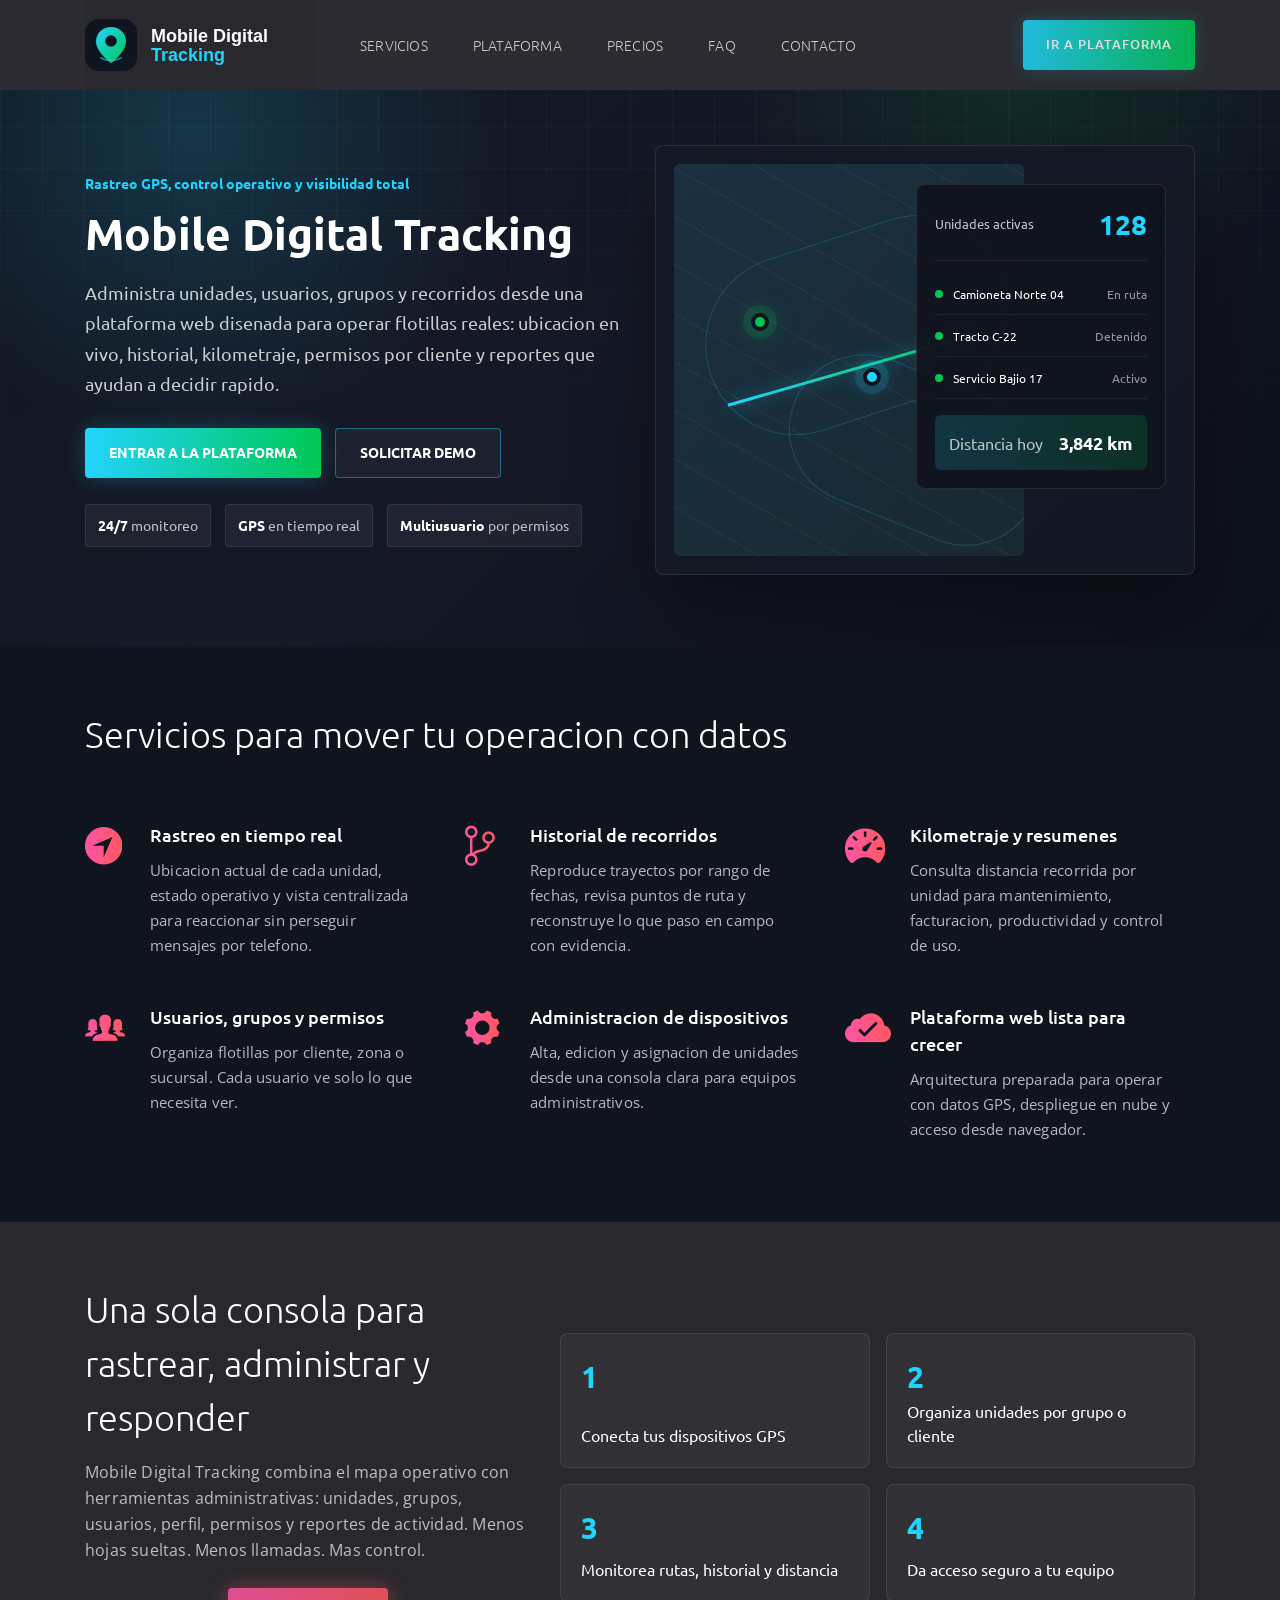
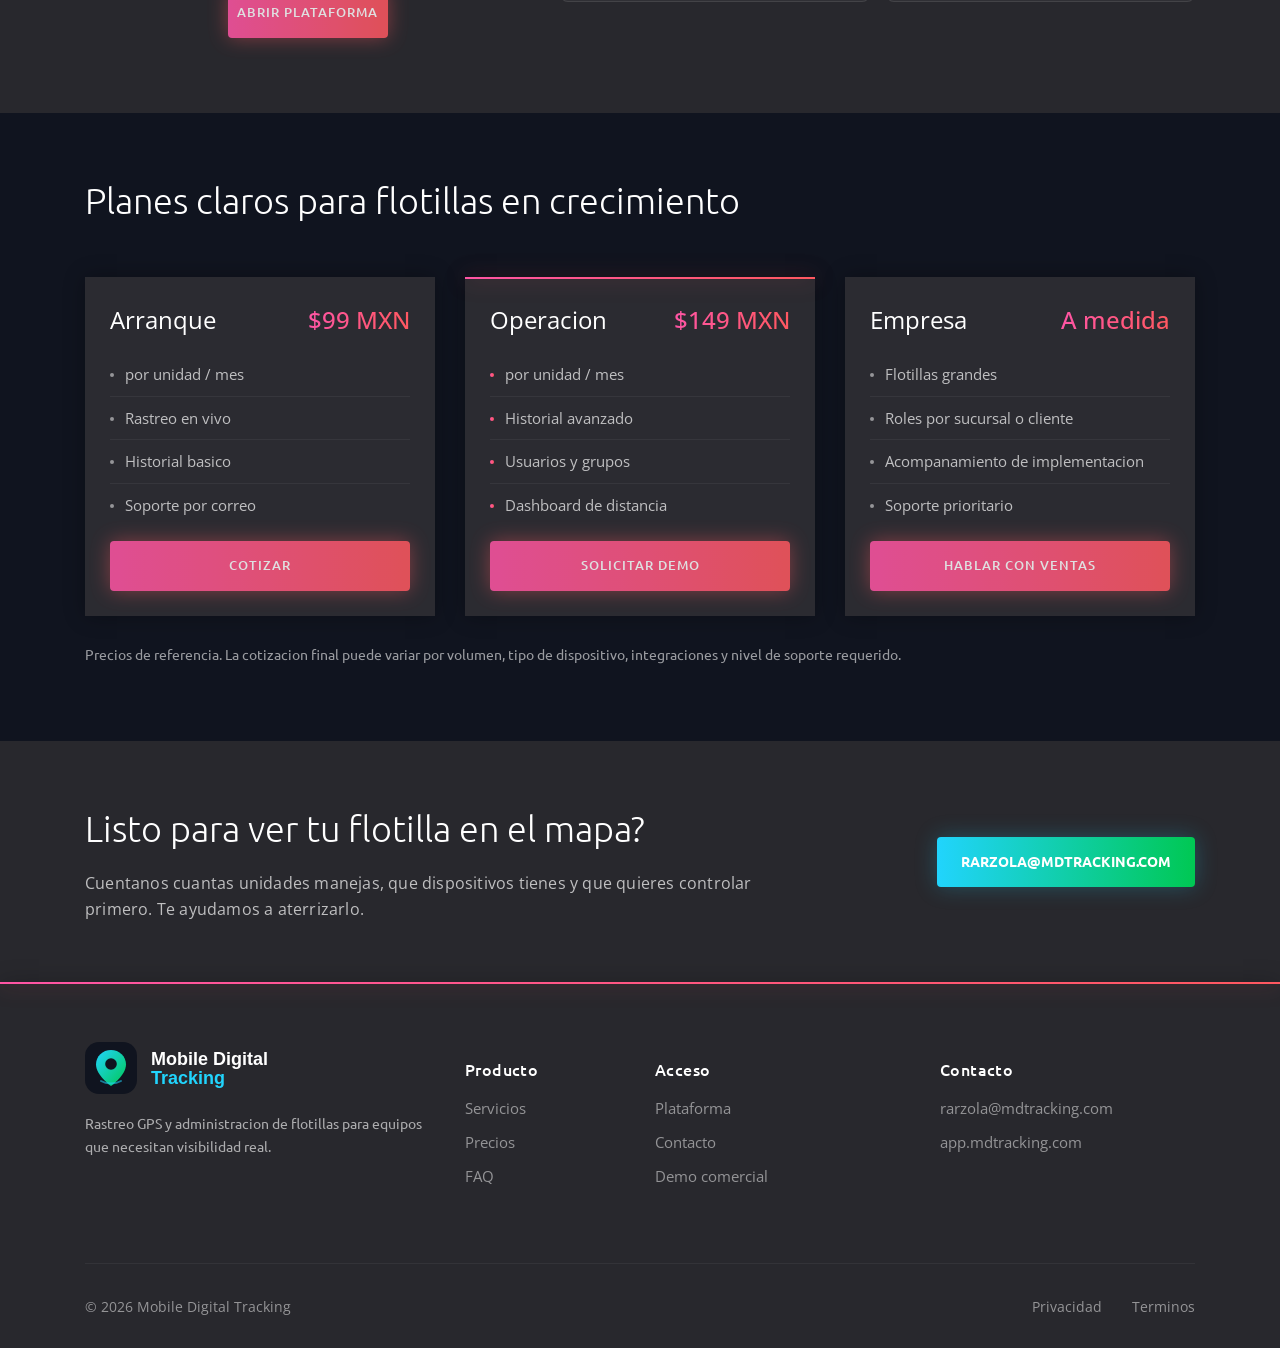
==== commit bc16b077: "Update contact email" ====
--- a/index.html
+++ b/index.html
@@ -52,7 +52,7 @@
 					<p class="mdt-hero__text">Administra unidades, usuarios, grupos y recorridos desde una plataforma web disenada para operar flotillas reales: ubicacion en vivo, historial, kilometraje, permisos por cliente y reportes que ayudan a decidir rapido.</p>
 					<div class="mdt-hero__actions">
 						<a href="https://app.mdtracking.com" class="mdt-btn mdt-btn--primary">Entrar a la plataforma</a>
-						<a href="mailto:contacto@mdtracking.com?subject=Quiero%20una%20demo%20de%20Mobile%20Digital%20Tracking" class="mdt-btn mdt-btn--ghost">Solicitar demo</a>
+						<a href="mailto:rarzola@mdtracking.com?subject=Quiero%20una%20demo%20de%20Mobile%20Digital%20Tracking" class="mdt-btn mdt-btn--ghost">Solicitar demo</a>
 					</div>
 					<div class="mdt-hero__metrics">
 						<span><b>24/7</b> monitoreo</span>
@@ -162,7 +162,7 @@
 						<div class="price__item"><span>Rastreo en vivo</span></div>
 						<div class="price__item"><span>Historial basico</span></div>
 						<div class="price__item"><span>Soporte por correo</span></div>
-						<a href="mailto:contacto@mdtracking.com?subject=Plan%20Arranque" class="price__btn">Cotizar</a>
+						<a href="mailto:rarzola@mdtracking.com?subject=Plan%20Arranque" class="price__btn">Cotizar</a>
 					</div>
 				</div>
 				<div class="col-12 col-md-6 col-lg-4">
@@ -172,7 +172,7 @@
 						<div class="price__item"><span>Historial avanzado</span></div>
 						<div class="price__item"><span>Usuarios y grupos</span></div>
 						<div class="price__item"><span>Dashboard de distancia</span></div>
-						<a href="mailto:contacto@mdtracking.com?subject=Plan%20Operacion" class="price__btn">Solicitar demo</a>
+						<a href="mailto:rarzola@mdtracking.com?subject=Plan%20Operacion" class="price__btn">Solicitar demo</a>
 					</div>
 				</div>
 				<div class="col-12 col-md-6 col-lg-4">
@@ -182,7 +182,7 @@
 						<div class="price__item"><span>Roles por sucursal o cliente</span></div>
 						<div class="price__item"><span>Acompanamiento de implementacion</span></div>
 						<div class="price__item"><span>Soporte prioritario</span></div>
-						<a href="mailto:contacto@mdtracking.com?subject=Plan%20Empresa" class="price__btn">Hablar con ventas</a>
+						<a href="mailto:rarzola@mdtracking.com?subject=Plan%20Empresa" class="price__btn">Hablar con ventas</a>
 					</div>
 				</div>
 				<div class="col-12">
@@ -200,7 +200,7 @@
 					<p class="section__text">Cuentanos cuantas unidades manejas, que dispositivos tienes y que quieres controlar primero. Te ayudamos a aterrizarlo.</p>
 				</div>
 				<div class="col-12 col-lg-4 mdt-cta-right">
-					<a href="mailto:contacto@mdtracking.com?subject=Demo%20Mobile%20Digital%20Tracking" class="mdt-btn mdt-btn--primary">contacto@mdtracking.com</a>
+					<a href="mailto:rarzola@mdtracking.com?subject=Demo%20Mobile%20Digital%20Tracking" class="mdt-btn mdt-btn--primary">rarzola@mdtracking.com</a>
 				</div>
 			</div>
 		</div>
@@ -211,8 +211,8 @@
 			<div class="row">
 				<div class="col-12 col-md-4"><img src="img/logo.svg" alt="Mobile Digital Tracking" class="mdt-footer-logo"><p class="footer__tagline">Rastreo GPS y administracion de flotillas para equipos que necesitan visibilidad real.</p></div>
 				<div class="col-6 col-md-2"><h6 class="footer__title">Producto</h6><ul class="footer__list"><li><a href="#servicios">Servicios</a></li><li><a href="pricing.html">Precios</a></li><li><a href="faq.html">FAQ</a></li></ul></div>
-				<div class="col-6 col-md-3"><h6 class="footer__title">Acceso</h6><ul class="footer__list"><li><a href="https://app.mdtracking.com">Plataforma</a></li><li><a href="about.html">Contacto</a></li><li><a href="mailto:contacto@mdtracking.com">Demo comercial</a></li></ul></div>
-				<div class="col-12 col-md-3"><h6 class="footer__title">Contacto</h6><ul class="footer__list"><li><a href="mailto:contacto@mdtracking.com">contacto@mdtracking.com</a></li><li><a href="https://app.mdtracking.com">app.mdtracking.com</a></li></ul></div>
+				<div class="col-6 col-md-3"><h6 class="footer__title">Acceso</h6><ul class="footer__list"><li><a href="https://app.mdtracking.com">Plataforma</a></li><li><a href="about.html">Contacto</a></li><li><a href="mailto:rarzola@mdtracking.com">Demo comercial</a></li></ul></div>
+				<div class="col-12 col-md-3"><h6 class="footer__title">Contacto</h6><ul class="footer__list"><li><a href="mailto:rarzola@mdtracking.com">rarzola@mdtracking.com</a></li><li><a href="https://app.mdtracking.com">app.mdtracking.com</a></li></ul></div>
 				<div class="col-12"><div class="footer__copyright"><small>&copy; 2026 Mobile Digital Tracking</small><ul><li><a href="about.html">Privacidad</a></li><li><a href="about.html">Terminos</a></li></ul></div></div>
 			</div>
 		</div>
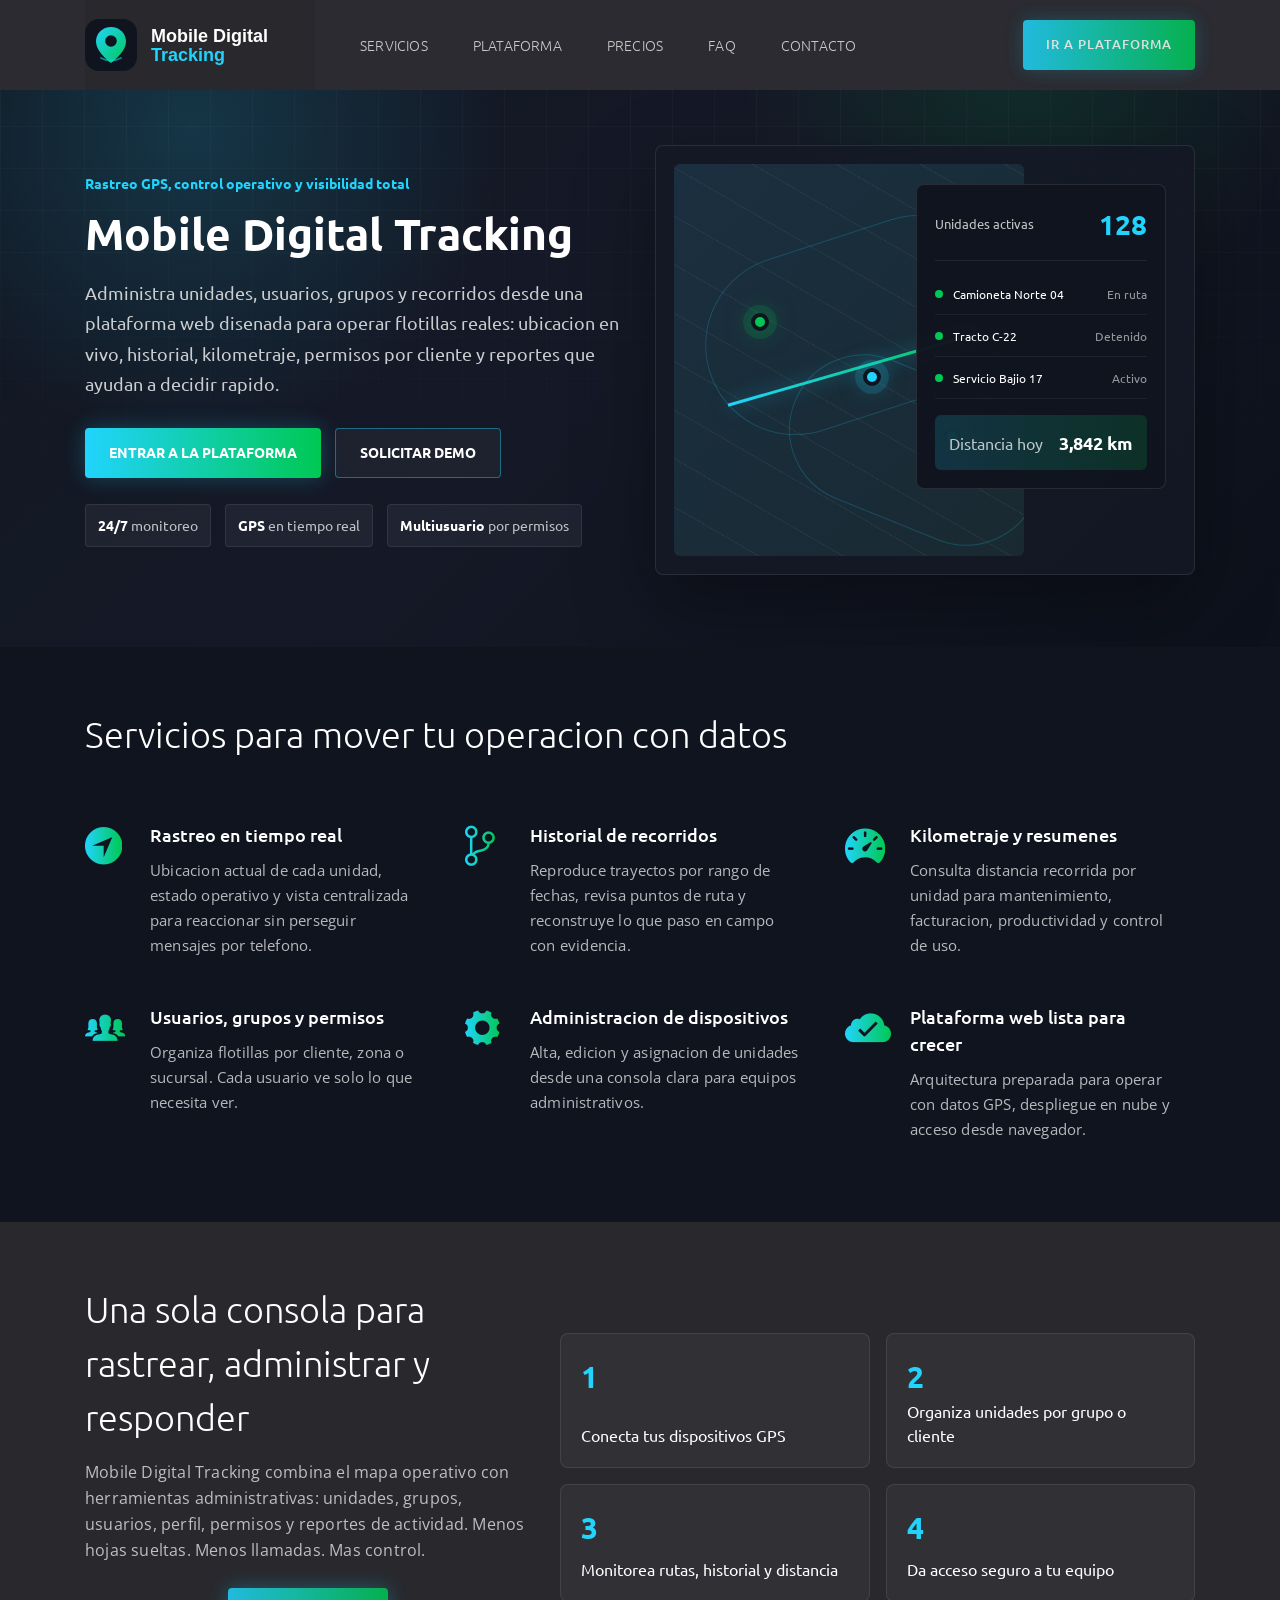
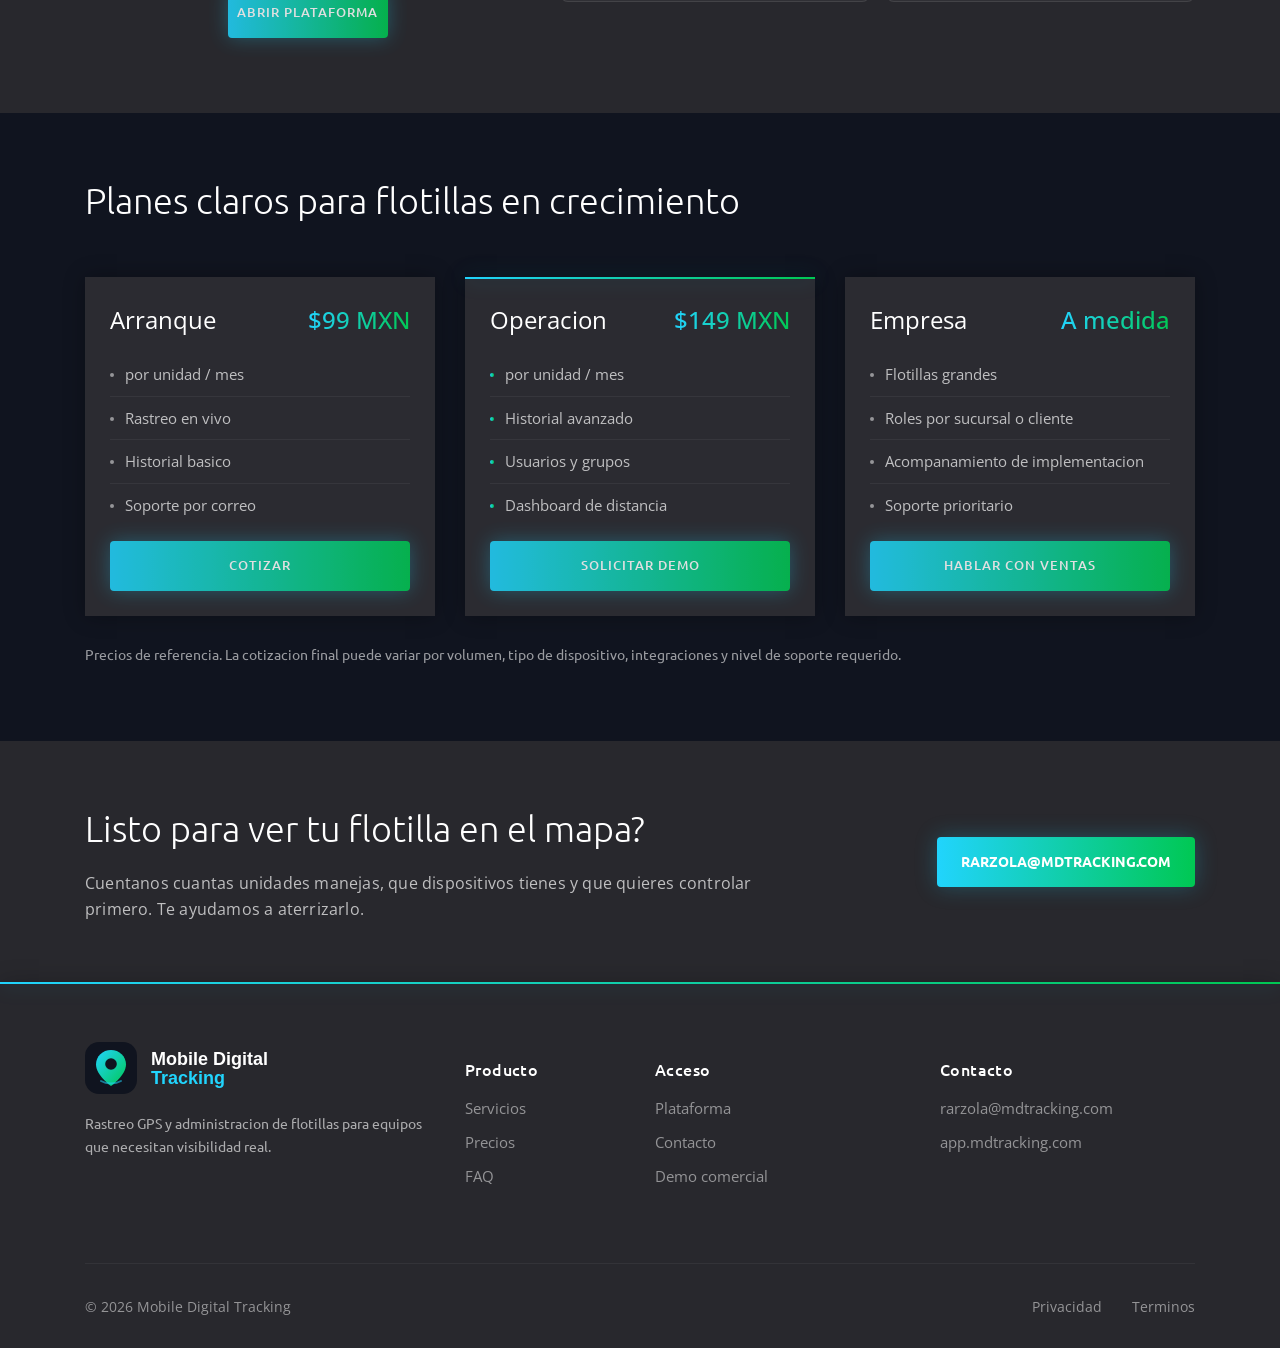
==== commit ecde14e3: "Publish portable landing without legacy JavaScript dependencies" ====
--- a/index.html
+++ b/index.html
@@ -218,8 +218,9 @@
 		</div>
 	</footer>
 
-	<script src="js/jquery-3.3.1.min.js"></script>
-	<script src="js/bootstrap.bundle.min.js"></script>
-	<script src="js/main.js"></script>
+	
+	
+	<script src="js/mdt.js"></script>
 </body>
 </html>
+
--- a/css/main.css
+++ b/css/main.css
@@ -189,7 +189,7 @@
 }
 .b-description_readmore_button:hover:before,
 .b-description_readmore_button.b-description_readmore_button_active:before {
-  color: #ff55a5;
+  color: #21d4fd;
 }
 .body:before {
   content: '';
@@ -269,12 +269,12 @@
   right: 0;
   height: 2px;
   display: block;
-  background-image: -moz-linear-gradient(90deg, #ff55a5 0%, #ff5860 100%);
-  background-image: -webkit-linear-gradient(90deg, #ff55a5 0%, #ff5860 100%);
-  background-image: -ms-linear-gradient(90deg, #ff55a5 0%, #ff5860 100%);
-  background-image: linear-gradient(90deg, #ff55a5 0%, #ff5860 100%);
-  -webkit-box-shadow: 0 0 20px 0 rgba(255,88,96,0.5);
-  box-shadow: 0 0 20px 0 rgba(255,88,96,0.5);
+  background-image: -moz-linear-gradient(90deg, #21d4fd 0%, #00c853 100%);
+  background-image: -webkit-linear-gradient(90deg, #21d4fd 0%, #00c853 100%);
+  background-image: -ms-linear-gradient(90deg, #21d4fd 0%, #00c853 100%);
+  background-image: linear-gradient(90deg, #21d4fd 0%, #00c853 100%);
+  -webkit-box-shadow: 0 0 20px 0 rgba(33,212,253,0.35);
+  box-shadow: 0 0 20px 0 rgba(33,212,253,0.35);
 }
 .header__nav--active {
   -webkit-transform: translate3d(0, 0, 0);
@@ -289,14 +289,14 @@
   letter-spacing: 0.2px;
 }
 .header__nav-link:hover {
-  color: #ff55a5;
+  color: #21d4fd;
 }
 .header__nav-link--more {
   font-weight: 400;
   font-size: 24px;
 }
 .header__nav-link--active {
-  color: #ff55a5;
+  color: #21d4fd;
 }
 .header__nav-item {
   width: 100%;
@@ -308,7 +308,7 @@
   margin-bottom: 0;
 }
 .header__nav-item.show .header__nav-link {
-  color: #ff55a5;
+  color: #21d4fd;
 }
 .header__dropdown {
   position: relative;
@@ -342,12 +342,12 @@
   right: 0;
   height: 2px;
   display: block;
-  background-image: -moz-linear-gradient(90deg, #ff55a5 0%, #ff5860 100%);
-  background-image: -webkit-linear-gradient(90deg, #ff55a5 0%, #ff5860 100%);
-  background-image: -ms-linear-gradient(90deg, #ff55a5 0%, #ff5860 100%);
-  background-image: linear-gradient(90deg, #ff55a5 0%, #ff5860 100%);
-  -webkit-box-shadow: 0 0 20px 0 rgba(255,88,96,0.5);
-  box-shadow: 0 0 20px 0 rgba(255,88,96,0.5);
+  background-image: -moz-linear-gradient(90deg, #21d4fd 0%, #00c853 100%);
+  background-image: -webkit-linear-gradient(90deg, #21d4fd 0%, #00c853 100%);
+  background-image: -ms-linear-gradient(90deg, #21d4fd 0%, #00c853 100%);
+  background-image: linear-gradient(90deg, #21d4fd 0%, #00c853 100%);
+  -webkit-box-shadow: 0 0 20px 0 rgba(33,212,253,0.35);
+  box-shadow: 0 0 20px 0 rgba(33,212,253,0.35);
 }
 .header__dropdown-menu li {
   padding: 0;
@@ -360,7 +360,7 @@
   font-weight: 300;
 }
 .header__dropdown-menu a:hover {
-  color: #ff55a5;
+  color: #21d4fd;
 }
 .header__dropdown-menu.show {
   z-index: 1000;
@@ -421,12 +421,12 @@
   right: 15px;
   -webkit-border-radius: 4px;
   border-radius: 4px;
-  background-image: -moz-linear-gradient(90deg, #ff55a5 0%, #ff5860 100%);
-  background-image: -webkit-linear-gradient(90deg, #ff55a5 0%, #ff5860 100%);
-  background-image: -ms-linear-gradient(90deg, #ff55a5 0%, #ff5860 100%);
-  background-image: linear-gradient(90deg, #ff55a5 0%, #ff5860 100%);
-  -webkit-box-shadow: 0 0 20px 0 rgba(255,88,96,0.5);
-  box-shadow: 0 0 20px 0 rgba(255,88,96,0.5);
+  background-image: -moz-linear-gradient(90deg, #21d4fd 0%, #00c853 100%);
+  background-image: -webkit-linear-gradient(90deg, #21d4fd 0%, #00c853 100%);
+  background-image: -ms-linear-gradient(90deg, #21d4fd 0%, #00c853 100%);
+  background-image: linear-gradient(90deg, #21d4fd 0%, #00c853 100%);
+  -webkit-box-shadow: 0 0 20px 0 rgba(33,212,253,0.35);
+  box-shadow: 0 0 20px 0 rgba(33,212,253,0.35);
   opacity: 0.85;
   font-size: 12px;
   color: #fff;
@@ -469,12 +469,12 @@
   width: 40px;
   -webkit-border-radius: 4px;
   border-radius: 4px;
-  background-image: -moz-linear-gradient(90deg, #ff55a5 0%, #ff5860 100%);
-  background-image: -webkit-linear-gradient(90deg, #ff55a5 0%, #ff5860 100%);
-  background-image: -ms-linear-gradient(90deg, #ff55a5 0%, #ff5860 100%);
-  background-image: linear-gradient(90deg, #ff55a5 0%, #ff5860 100%);
-  -webkit-box-shadow: 0 0 20px 0 rgba(255,88,96,0.5);
-  box-shadow: 0 0 20px 0 rgba(255,88,96,0.5);
+  background-image: -moz-linear-gradient(90deg, #21d4fd 0%, #00c853 100%);
+  background-image: -webkit-linear-gradient(90deg, #21d4fd 0%, #00c853 100%);
+  background-image: -ms-linear-gradient(90deg, #21d4fd 0%, #00c853 100%);
+  background-image: linear-gradient(90deg, #21d4fd 0%, #00c853 100%);
+  -webkit-box-shadow: 0 0 20px 0 rgba(33,212,253,0.35);
+  box-shadow: 0 0 20px 0 rgba(33,212,253,0.35);
   opacity: 0.85;
   margin-left: 20px;
 }
@@ -652,12 +652,12 @@
     right: 0;
     height: 2px;
     display: block;
-    background-image: -moz-linear-gradient(90deg, #ff55a5 0%, #ff5860 100%);
-    background-image: -webkit-linear-gradient(90deg, #ff55a5 0%, #ff5860 100%);
-    background-image: -ms-linear-gradient(90deg, #ff55a5 0%, #ff5860 100%);
-    background-image: linear-gradient(90deg, #ff55a5 0%, #ff5860 100%);
-    -webkit-box-shadow: 0 0 20px 0 rgba(255,88,96,0.5);
-    box-shadow: 0 0 20px 0 rgba(255,88,96,0.5);
+    background-image: -moz-linear-gradient(90deg, #21d4fd 0%, #00c853 100%);
+    background-image: -webkit-linear-gradient(90deg, #21d4fd 0%, #00c853 100%);
+    background-image: -ms-linear-gradient(90deg, #21d4fd 0%, #00c853 100%);
+    background-image: linear-gradient(90deg, #21d4fd 0%, #00c853 100%);
+    -webkit-box-shadow: 0 0 20px 0 rgba(33,212,253,0.35);
+    box-shadow: 0 0 20px 0 rgba(33,212,253,0.35);
   }
   .header__content {
     justify-content: flex-start;
@@ -798,12 +798,12 @@
   right: 0;
   height: 2px;
   display: block;
-  background-image: -moz-linear-gradient(90deg, #ff55a5 0%, #ff5860 100%);
-  background-image: -webkit-linear-gradient(90deg, #ff55a5 0%, #ff5860 100%);
-  background-image: -ms-linear-gradient(90deg, #ff55a5 0%, #ff5860 100%);
-  background-image: linear-gradient(90deg, #ff55a5 0%, #ff5860 100%);
-  -webkit-box-shadow: 0 0 20px 0 rgba(255,88,96,0.5);
-  box-shadow: 0 0 20px 0 rgba(255,88,96,0.5);
+  background-image: -moz-linear-gradient(90deg, #21d4fd 0%, #00c853 100%);
+  background-image: -webkit-linear-gradient(90deg, #21d4fd 0%, #00c853 100%);
+  background-image: -ms-linear-gradient(90deg, #21d4fd 0%, #00c853 100%);
+  background-image: linear-gradient(90deg, #21d4fd 0%, #00c853 100%);
+  -webkit-box-shadow: 0 0 20px 0 rgba(33,212,253,0.35);
+  box-shadow: 0 0 20px 0 rgba(33,212,253,0.35);
 }
 .content__title {
   color: #fff;
@@ -916,12 +916,12 @@
   right: 0;
   height: 2px;
   display: block;
-  background-image: -moz-linear-gradient(90deg, #ff55a5 0%, #ff5860 100%);
-  background-image: -webkit-linear-gradient(90deg, #ff55a5 0%, #ff5860 100%);
-  background-image: -ms-linear-gradient(90deg, #ff55a5 0%, #ff5860 100%);
-  background-image: linear-gradient(90deg, #ff55a5 0%, #ff5860 100%);
-  -webkit-box-shadow: 0 0 20px 0 rgba(255,88,96,0.5);
-  box-shadow: 0 0 20px 0 rgba(255,88,96,0.5);
+  background-image: -moz-linear-gradient(90deg, #21d4fd 0%, #00c853 100%);
+  background-image: -webkit-linear-gradient(90deg, #21d4fd 0%, #00c853 100%);
+  background-image: -ms-linear-gradient(90deg, #21d4fd 0%, #00c853 100%);
+  background-image: linear-gradient(90deg, #21d4fd 0%, #00c853 100%);
+  -webkit-box-shadow: 0 0 20px 0 rgba(33,212,253,0.35);
+  box-shadow: 0 0 20px 0 rgba(33,212,253,0.35);
 }
 .content__mobile-tabs-menu a {
   display: block;
@@ -933,7 +933,7 @@
   font-weight: 300;
 }
 .content__mobile-tabs-menu a:hover {
-  color: #ff55a5;
+  color: #21d4fd;
 }
 .content__mobile-tabs-menu a.active {
   display: none;
@@ -983,10 +983,10 @@
     right: 0;
     height: 2px;
     display: block;
-    background-image: -moz-linear-gradient(90deg, #ff55a5 0%, #ff5860 100%);
-    background-image: -webkit-linear-gradient(90deg, #ff55a5 0%, #ff5860 100%);
-    background-image: -ms-linear-gradient(90deg, #ff55a5 0%, #ff5860 100%);
-    background-image: linear-gradient(90deg, #ff55a5 0%, #ff5860 100%);
+    background-image: -moz-linear-gradient(90deg, #21d4fd 0%, #00c853 100%);
+    background-image: -webkit-linear-gradient(90deg, #21d4fd 0%, #00c853 100%);
+    background-image: -ms-linear-gradient(90deg, #21d4fd 0%, #00c853 100%);
+    background-image: linear-gradient(90deg, #21d4fd 0%, #00c853 100%);
     -webkit-box-shadow: none;
     box-shadow: none;
     -webkit-transition: 0.4s ease;
@@ -1003,8 +1003,8 @@
     -webkit-transform: translateY(0);
     -moz-transform: translateY(0);
     transform: translateY(0);
-    -webkit-box-shadow: 0 0 20px 0 rgba(255,88,96,0.5);
-    box-shadow: 0 0 20px 0 rgba(255,88,96,0.5);
+    -webkit-box-shadow: 0 0 20px 0 rgba(33,212,253,0.35);
+    box-shadow: 0 0 20px 0 rgba(33,212,253,0.35);
   }
   .content__mobile-tabs {
     display: none;
@@ -1067,10 +1067,10 @@
   font-weight: 600;
 }
 .section__text a {
-  color: #ff55a5;
+  color: #21d4fd;
 }
 .section__text a:hover {
-  color: #ff55a5;
+  color: #21d4fd;
   text-decoration: underline;
 }
 .section__btn {
@@ -1081,12 +1081,12 @@
   width: 160px;
   -webkit-border-radius: 4px;
   border-radius: 4px;
-  background-image: -moz-linear-gradient(90deg, #ff55a5 0%, #ff5860 100%);
-  background-image: -webkit-linear-gradient(90deg, #ff55a5 0%, #ff5860 100%);
-  background-image: -ms-linear-gradient(90deg, #ff55a5 0%, #ff5860 100%);
-  background-image: linear-gradient(90deg, #ff55a5 0%, #ff5860 100%);
-  -webkit-box-shadow: 0 0 20px 0 rgba(255,88,96,0.5);
-  box-shadow: 0 0 20px 0 rgba(255,88,96,0.5);
+  background-image: -moz-linear-gradient(90deg, #21d4fd 0%, #00c853 100%);
+  background-image: -webkit-linear-gradient(90deg, #21d4fd 0%, #00c853 100%);
+  background-image: -ms-linear-gradient(90deg, #21d4fd 0%, #00c853 100%);
+  background-image: linear-gradient(90deg, #21d4fd 0%, #00c853 100%);
+  -webkit-box-shadow: 0 0 20px 0 rgba(33,212,253,0.35);
+  box-shadow: 0 0 20px 0 rgba(33,212,253,0.35);
   opacity: 0.85;
   font-size: 13px;
   color: #fff;
@@ -1123,12 +1123,12 @@
   right: 0;
   height: 2px;
   display: block;
-  background-image: -moz-linear-gradient(90deg, #ff55a5 0%, #ff5860 100%);
-  background-image: -webkit-linear-gradient(90deg, #ff55a5 0%, #ff5860 100%);
-  background-image: -ms-linear-gradient(90deg, #ff55a5 0%, #ff5860 100%);
-  background-image: linear-gradient(90deg, #ff55a5 0%, #ff5860 100%);
-  -webkit-box-shadow: 0 0 20px 0 rgba(255,88,96,0.5);
-  box-shadow: 0 0 20px 0 rgba(255,88,96,0.5);
+  background-image: -moz-linear-gradient(90deg, #21d4fd 0%, #00c853 100%);
+  background-image: -webkit-linear-gradient(90deg, #21d4fd 0%, #00c853 100%);
+  background-image: -ms-linear-gradient(90deg, #21d4fd 0%, #00c853 100%);
+  background-image: linear-gradient(90deg, #21d4fd 0%, #00c853 100%);
+  -webkit-box-shadow: 0 0 20px 0 rgba(33,212,253,0.35);
+  box-shadow: 0 0 20px 0 rgba(33,212,253,0.35);
 }
 @media (min-width: 576px) {
   .section__title {
@@ -1222,7 +1222,7 @@
   color: rgba(255,255,255,0.5);
 }
 .breadcrumb a:hover {
-  color: #ff55a5;
+  color: #21d4fd;
 }
 @media (min-width: 768px) {
   .breadcrumb {
@@ -1257,10 +1257,10 @@
   left: 0;
   right: 0;
   bottom: 0;
-  background-image: -moz-linear-gradient(90deg, #ff55a5 0%, #ff5860 100%);
-  background-image: -webkit-linear-gradient(90deg, #ff55a5 0%, #ff5860 100%);
-  background-image: -ms-linear-gradient(90deg, #ff55a5 0%, #ff5860 100%);
-  background-image: linear-gradient(90deg, #ff55a5 0%, #ff5860 100%);
+  background-image: -moz-linear-gradient(90deg, #21d4fd 0%, #00c853 100%);
+  background-image: -webkit-linear-gradient(90deg, #21d4fd 0%, #00c853 100%);
+  background-image: -ms-linear-gradient(90deg, #21d4fd 0%, #00c853 100%);
+  background-image: linear-gradient(90deg, #21d4fd 0%, #00c853 100%);
   z-index: 1;
   opacity: 0;
   -webkit-transition: 0.4s ease;
@@ -1268,8 +1268,8 @@
   transition: 0.4s ease;
 }
 .card__cover:hover {
-  -webkit-box-shadow: 0 0 20px 0 rgba(255,88,96,0.5);
-  box-shadow: 0 0 20px 0 rgba(255,88,96,0.5);
+  -webkit-box-shadow: 0 0 20px 0 rgba(33,212,253,0.35);
+  box-shadow: 0 0 20px 0 rgba(33,212,253,0.35);
 }
 .card__cover:hover:before {
   opacity: 0.65;
@@ -1336,10 +1336,10 @@
 .card__category a {
   font-size: 14px;
   position: relative;
-  background-image: -webkit-linear-gradient(0deg, #ff55a5 0%, #ff5860 100%);
+  background-image: -webkit-linear-gradient(0deg, #21d4fd 0%, #00c853 100%);
   -webkit-background-clip: text;
   -webkit-text-fill-color: transparent;
-  color: #ff5860;
+  color: #00c853;
   margin-right: 7px;
   opacity: 0.8;
   font-family: 'Open Sans', sans-serif;
@@ -1350,10 +1350,10 @@
   display: block;
   left: 100%;
   top: 0;
-  background-image: -webkit-linear-gradient(0deg, #ff55a5 0%, #ff5860 100%);
+  background-image: -webkit-linear-gradient(0deg, #21d4fd 0%, #00c853 100%);
   -webkit-background-clip: text;
   -webkit-text-fill-color: transparent;
-  color: #ff5860;
+  color: #00c853;
 }
 .card__category a:last-child {
   margin-right: 0;
@@ -1376,14 +1376,14 @@
   margin-top: 2px;
 }
 .card__rate i {
-  text-shadow: 0 0 6px rgba(255,88,96,0.5);
+  text-shadow: 0 0 6px rgba(33,212,253,0.35);
   margin-right: 5px;
 }
 .card__rate i:before {
-  background-image: -webkit-linear-gradient(0deg, #ff55a5 0%, #ff5860 100%);
+  background-image: -webkit-linear-gradient(0deg, #21d4fd 0%, #00c853 100%);
   -webkit-background-clip: text;
   -webkit-text-fill-color: transparent;
-  color: #ff5860;
+  color: #00c853;
 }
 .card__list {
   display: none;
@@ -1471,10 +1471,10 @@
 .card--details .card__meta a {
   font-size: 15px;
   position: relative;
-  background-image: -webkit-linear-gradient(0deg, #ff55a5 0%, #ff5860 100%);
+  background-image: -webkit-linear-gradient(0deg, #21d4fd 0%, #00c853 100%);
   -webkit-background-clip: text;
   -webkit-text-fill-color: transparent;
-  color: #ff5860;
+  color: #00c853;
   margin-right: 7px;
   opacity: 0.8;
 }
@@ -1484,10 +1484,10 @@
   display: block;
   left: 100%;
   top: 0;
-  background-image: -webkit-linear-gradient(0deg, #ff55a5 0%, #ff5860 100%);
+  background-image: -webkit-linear-gradient(0deg, #21d4fd 0%, #00c853 100%);
   -webkit-background-clip: text;
   -webkit-text-fill-color: transparent;
-  color: #ff5860;
+  color: #00c853;
 }
 .card--details .card__meta a:last-child {
   margin-right: 0;
@@ -1688,10 +1688,10 @@
   font-size: 40px;
 }
 .details__devices-list li i:before {
-  background-image: -webkit-linear-gradient(0deg, #ff55a5 0%, #ff5860 100%);
+  background-image: -webkit-linear-gradient(0deg, #21d4fd 0%, #00c853 100%);
   -webkit-background-clip: text;
   -webkit-text-fill-color: transparent;
-  color: #ff5860;
+  color: #00c853;
 }
 .details__devices-list li span {
   font-size: 14px;
@@ -1726,13 +1726,13 @@
   color: #3b5999;
 }
 .details__share-list li.instagram a {
-  color: #ff5860;
+  color: #00c853;
 }
 .details__share-list li.instagram a i:before {
-  background: radial-gradient(circle at 30% 107%, #fdf497 0%, #fdf497 5%, #fd5949 45%, #d6249f 60%, #285aeb 90%);
+  background: radial-gradient(circle at 30% 107%, #21d4fd 0%, #21d4fd 5%, #00c853 45%, #0aaee8 60%, #285aeb 90%);
   -webkit-background-clip: text;
   -webkit-text-fill-color: transparent;
-  color: #ff5860;
+  color: #00c853;
 }
 .details__share-list li.twitter a {
   color: #1da1f2;
@@ -1839,10 +1839,10 @@
   font-weight: 700;
   margin-bottom: 10px;
   display: inline-block;
-  background-image: -webkit-linear-gradient(0deg, #ff55a5 0%, #ff5860 100%);
+  background-image: -webkit-linear-gradient(0deg, #21d4fd 0%, #00c853 100%);
   -webkit-background-clip: text;
   -webkit-text-fill-color: transparent;
-  color: #ff5860;
+  color: #00c853;
 }
 .how__title {
   font-size: 18px;
@@ -1913,18 +1913,18 @@
   right: 0;
   height: 2px;
   display: block;
-  background-image: -moz-linear-gradient(90deg, #ff55a5 0%, #ff5860 100%);
-  background-image: -webkit-linear-gradient(90deg, #ff55a5 0%, #ff5860 100%);
-  background-image: -ms-linear-gradient(90deg, #ff55a5 0%, #ff5860 100%);
-  background-image: linear-gradient(90deg, #ff55a5 0%, #ff5860 100%);
-  -webkit-box-shadow: 0 0 20px 0 rgba(255,88,96,0.5);
-  box-shadow: 0 0 20px 0 rgba(255,88,96,0.5);
+  background-image: -moz-linear-gradient(90deg, #21d4fd 0%, #00c853 100%);
+  background-image: -webkit-linear-gradient(90deg, #21d4fd 0%, #00c853 100%);
+  background-image: -ms-linear-gradient(90deg, #21d4fd 0%, #00c853 100%);
+  background-image: linear-gradient(90deg, #21d4fd 0%, #00c853 100%);
+  -webkit-box-shadow: 0 0 20px 0 rgba(33,212,253,0.35);
+  box-shadow: 0 0 20px 0 rgba(33,212,253,0.35);
 }
 .price--premium .price__item:before {
-  background-image: -moz-linear-gradient(90deg, #ff55a5 0%, #ff5860 100%);
-  background-image: -webkit-linear-gradient(90deg, #ff55a5 0%, #ff5860 100%);
-  background-image: -ms-linear-gradient(90deg, #ff55a5 0%, #ff5860 100%);
-  background-image: linear-gradient(90deg, #ff55a5 0%, #ff5860 100%);
+  background-image: -moz-linear-gradient(90deg, #21d4fd 0%, #00c853 100%);
+  background-image: -webkit-linear-gradient(90deg, #21d4fd 0%, #00c853 100%);
+  background-image: -ms-linear-gradient(90deg, #21d4fd 0%, #00c853 100%);
+  background-image: linear-gradient(90deg, #21d4fd 0%, #00c853 100%);
 }
 .price__item {
   display: flex;
@@ -1969,10 +1969,10 @@
 }
 .price__item--first span:last-child {
   font-weight: 500;
-  background-image: -webkit-linear-gradient(0deg, #ff55a5 0%, #ff5860 100%);
+  background-image: -webkit-linear-gradient(0deg, #21d4fd 0%, #00c853 100%);
   -webkit-background-clip: text;
   -webkit-text-fill-color: transparent;
-  color: #ff5860;
+  color: #00c853;
 }
 .price__item:nth-child(2) {
   border: none;
@@ -1985,12 +1985,12 @@
   width: 100%;
   -webkit-border-radius: 4px;
   border-radius: 4px;
-  background-image: -moz-linear-gradient(90deg, #ff55a5 0%, #ff5860 100%);
-  background-image: -webkit-linear-gradient(90deg, #ff55a5 0%, #ff5860 100%);
-  background-image: -ms-linear-gradient(90deg, #ff55a5 0%, #ff5860 100%);
-  background-image: linear-gradient(90deg, #ff55a5 0%, #ff5860 100%);
-  -webkit-box-shadow: 0 0 20px 0 rgba(255,88,96,0.5);
-  box-shadow: 0 0 20px 0 rgba(255,88,96,0.5);
+  background-image: -moz-linear-gradient(90deg, #21d4fd 0%, #00c853 100%);
+  background-image: -webkit-linear-gradient(90deg, #21d4fd 0%, #00c853 100%);
+  background-image: -ms-linear-gradient(90deg, #21d4fd 0%, #00c853 100%);
+  background-image: linear-gradient(90deg, #21d4fd 0%, #00c853 100%);
+  -webkit-box-shadow: 0 0 20px 0 rgba(33,212,253,0.35);
+  box-shadow: 0 0 20px 0 rgba(33,212,253,0.35);
   opacity: 0.85;
   font-size: 13px;
   color: #fff;
@@ -2034,10 +2034,10 @@
   position: absolute;
   top: 0;
   left: 15px;
-  background-image: -webkit-linear-gradient(0deg, #ff55a5 0%, #ff5860 100%);
+  background-image: -webkit-linear-gradient(0deg, #21d4fd 0%, #00c853 100%);
   -webkit-background-clip: text;
   -webkit-text-fill-color: transparent;
-  color: #ff5860;
+  color: #00c853;
   font-size: 28px;
   line-height: 26px;
 }
@@ -2064,10 +2064,10 @@
   font-size: 46px;
 }
 .feature__icon:before {
-  background-image: -webkit-linear-gradient(0deg, #ff55a5 0%, #ff5860 100%);
+  background-image: -webkit-linear-gradient(0deg, #21d4fd 0%, #00c853 100%);
   -webkit-background-clip: text;
   -webkit-text-fill-color: transparent;
-  color: #ff5860;
+  color: #00c853;
 }
 .feature__title {
   color: #fff;
@@ -2223,12 +2223,12 @@
   right: 0;
   height: 2px;
   display: block;
-  background-image: -moz-linear-gradient(90deg, #ff55a5 0%, #ff5860 100%);
-  background-image: -webkit-linear-gradient(90deg, #ff55a5 0%, #ff5860 100%);
-  background-image: -ms-linear-gradient(90deg, #ff55a5 0%, #ff5860 100%);
-  background-image: linear-gradient(90deg, #ff55a5 0%, #ff5860 100%);
-  -webkit-box-shadow: 0 0 20px 0 rgba(255,88,96,0.5);
-  box-shadow: 0 0 20px 0 rgba(255,88,96,0.5);
+  background-image: -moz-linear-gradient(90deg, #21d4fd 0%, #00c853 100%);
+  background-image: -webkit-linear-gradient(90deg, #21d4fd 0%, #00c853 100%);
+  background-image: -ms-linear-gradient(90deg, #21d4fd 0%, #00c853 100%);
+  background-image: linear-gradient(90deg, #21d4fd 0%, #00c853 100%);
+  -webkit-box-shadow: 0 0 20px 0 rgba(33,212,253,0.35);
+  box-shadow: 0 0 20px 0 rgba(33,212,253,0.35);
 }
 .filter__item-menu li {
   display: block;
@@ -2244,7 +2244,7 @@
   transition: 0.4s ease;
 }
 .filter__item-menu li:hover {
-  color: #ff55a5;
+  color: #21d4fd;
 }
 .filter__item-menu.show {
   pointer-events: auto;
@@ -2266,12 +2266,12 @@
   width: 140px;
   -webkit-border-radius: 4px;
   border-radius: 4px;
-  background-image: -moz-linear-gradient(90deg, #ff55a5 0%, #ff5860 100%);
-  background-image: -webkit-linear-gradient(90deg, #ff55a5 0%, #ff5860 100%);
-  background-image: -ms-linear-gradient(90deg, #ff55a5 0%, #ff5860 100%);
-  background-image: linear-gradient(90deg, #ff55a5 0%, #ff5860 100%);
-  -webkit-box-shadow: 0 0 20px 0 rgba(255,88,96,0.5);
-  box-shadow: 0 0 20px 0 rgba(255,88,96,0.5);
+  background-image: -moz-linear-gradient(90deg, #21d4fd 0%, #00c853 100%);
+  background-image: -webkit-linear-gradient(90deg, #21d4fd 0%, #00c853 100%);
+  background-image: -ms-linear-gradient(90deg, #21d4fd 0%, #00c853 100%);
+  background-image: linear-gradient(90deg, #21d4fd 0%, #00c853 100%);
+  -webkit-box-shadow: 0 0 20px 0 rgba(33,212,253,0.35);
+  box-shadow: 0 0 20px 0 rgba(33,212,253,0.35);
   opacity: 0.85;
   font-size: 13px;
   color: #fff;
@@ -2367,10 +2367,10 @@
   border: none;
 }
 .noUi-connect {
-  background-image: -moz-linear-gradient(90deg, #ff55a5 0%, #ff5860 100%);
-  background-image: -webkit-linear-gradient(90deg, #ff55a5 0%, #ff5860 100%);
-  background-image: -ms-linear-gradient(90deg, #ff55a5 0%, #ff5860 100%);
-  background-image: linear-gradient(90deg, #ff55a5 0%, #ff5860 100%);
+  background-image: -moz-linear-gradient(90deg, #21d4fd 0%, #00c853 100%);
+  background-image: -webkit-linear-gradient(90deg, #21d4fd 0%, #00c853 100%);
+  background-image: -ms-linear-gradient(90deg, #21d4fd 0%, #00c853 100%);
+  background-image: linear-gradient(90deg, #21d4fd 0%, #00c853 100%);
 }
 .noUi-handle {
   border: none;
@@ -2386,14 +2386,14 @@
   outline: none;
 }
 .noUi-handle.noUi-handle-lower {
-  background-color: #ff55a5;
-  -webkit-box-shadow: 0 0 20px 0 rgba(255,85,165,0.5);
-  box-shadow: 0 0 20px 0 rgba(255,85,165,0.5);
+  background-color: #21d4fd;
+  -webkit-box-shadow: 0 0 20px 0 rgba(0,200,83,0.35);
+  box-shadow: 0 0 20px 0 rgba(0,200,83,0.35);
 }
 .noUi-handle.noUi-handle-upper {
-  background-color: #ff5860;
-  -webkit-box-shadow: 0 0 20px 0 rgba(255,88,96,0.5);
-  box-shadow: 0 0 20px 0 rgba(255,88,96,0.5);
+  background-color: #00c853;
+  -webkit-box-shadow: 0 0 20px 0 rgba(33,212,253,0.35);
+  box-shadow: 0 0 20px 0 rgba(33,212,253,0.35);
 }
 .noUi-horizontal .noUi-handle {
   width: 16px;
@@ -2453,12 +2453,12 @@
   color: #fff;
   cursor: default;
   font-weight: 500;
-  background-image: -moz-linear-gradient(90deg, #ff55a5 0%, #ff5860 100%);
-  background-image: -webkit-linear-gradient(90deg, #ff55a5 0%, #ff5860 100%);
-  background-image: -ms-linear-gradient(90deg, #ff55a5 0%, #ff5860 100%);
-  background-image: linear-gradient(90deg, #ff55a5 0%, #ff5860 100%);
-  -webkit-box-shadow: 0 0 20px 0 rgba(255,88,96,0.5);
-  box-shadow: 0 0 20px 0 rgba(255,88,96,0.5);
+  background-image: -moz-linear-gradient(90deg, #21d4fd 0%, #00c853 100%);
+  background-image: -webkit-linear-gradient(90deg, #21d4fd 0%, #00c853 100%);
+  background-image: -ms-linear-gradient(90deg, #21d4fd 0%, #00c853 100%);
+  background-image: linear-gradient(90deg, #21d4fd 0%, #00c853 100%);
+  -webkit-box-shadow: 0 0 20px 0 rgba(33,212,253,0.35);
+  box-shadow: 0 0 20px 0 rgba(33,212,253,0.35);
 }
 .paginator__item--active a:hover {
   color: #fff;
@@ -2541,10 +2541,10 @@
   position: absolute;
   display: block;
   font-family: "Ionicons";
-  background-image: -webkit-linear-gradient(0deg, rgba(255,85,165,0.12) 0%, rgba(255,88,96,0.12) 100%);
+  background-image: -webkit-linear-gradient(0deg, rgba(33,212,253,0.12) 0%, rgba(0,200,83,0.12) 100%);
   -webkit-background-clip: text;
   -webkit-text-fill-color: transparent;
-  color: #ff5860;
+  color: #00c853;
   font-size: 64px;
   top: 10px;
   left: 15px;
@@ -2584,7 +2584,7 @@
   margin-right: 5px;
 }
 .comments__actions button:hover {
-  color: #ff55a5;
+  color: #21d4fd;
 }
 .comments__actions button:last-child {
   margin-right: 0;
@@ -2726,14 +2726,14 @@
   top: 8px;
 }
 .reviews__rating i {
-  text-shadow: 0 0 6px rgba(255,88,96,0.5);
+  text-shadow: 0 0 6px rgba(33,212,253,0.35);
   margin-right: 5px;
 }
 .reviews__rating i:before {
-  background-image: -webkit-linear-gradient(0deg, #ff55a5 0%, #ff5860 100%);
+  background-image: -webkit-linear-gradient(0deg, #21d4fd 0%, #00c853 100%);
   -webkit-background-clip: text;
   -webkit-text-fill-color: transparent;
-  color: #ff5860;
+  color: #00c853;
 }
 @media (min-width: 576px) {
   .reviews__name {
@@ -2786,12 +2786,12 @@
   width: 160px;
   -webkit-border-radius: 4px;
   border-radius: 4px;
-  background-image: -moz-linear-gradient(90deg, #ff55a5 0%, #ff5860 100%);
-  background-image: -webkit-linear-gradient(90deg, #ff55a5 0%, #ff5860 100%);
-  background-image: -ms-linear-gradient(90deg, #ff55a5 0%, #ff5860 100%);
-  background-image: linear-gradient(90deg, #ff55a5 0%, #ff5860 100%);
-  -webkit-box-shadow: 0 0 20px 0 rgba(255,88,96,0.5);
-  box-shadow: 0 0 20px 0 rgba(255,88,96,0.5);
+  background-image: -moz-linear-gradient(90deg, #21d4fd 0%, #00c853 100%);
+  background-image: -webkit-linear-gradient(90deg, #21d4fd 0%, #00c853 100%);
+  background-image: -ms-linear-gradient(90deg, #21d4fd 0%, #00c853 100%);
+  background-image: linear-gradient(90deg, #21d4fd 0%, #00c853 100%);
+  -webkit-box-shadow: 0 0 20px 0 rgba(33,212,253,0.35);
+  box-shadow: 0 0 20px 0 rgba(33,212,253,0.35);
   opacity: 0.85;
   font-size: 13px;
   color: #fff;
@@ -2832,9 +2832,9 @@
   background-color: rgba(255,255,255,0.05);
 }
 .form__slider-rating .noUi-handle.noUi-handle-lower {
-  background-color: #ff5860;
-  -webkit-box-shadow: 0 0 20px 0 rgba(255,88,96,0.5);
-  box-shadow: 0 0 20px 0 rgba(255,88,96,0.5);
+  background-color: #00c853;
+  -webkit-box-shadow: 0 0 20px 0 rgba(33,212,253,0.35);
+  box-shadow: 0 0 20px 0 rgba(33,212,253,0.35);
 }
 .form__slider-value {
   font-size: 16px;
@@ -2915,10 +2915,10 @@
   font-family: "Ionicons";
   position: absolute;
   display: block;
-  background-image: -webkit-linear-gradient(0deg, #ff55a5 0%, #ff5860 100%);
+  background-image: -webkit-linear-gradient(0deg, #21d4fd 0%, #00c853 100%);
   -webkit-background-clip: text;
   -webkit-text-fill-color: transparent;
-  color: #ff5860;
+  color: #00c853;
   font-size: 24px;
   right: 15px;
   top: 50%;
@@ -2935,10 +2935,10 @@
   transform: rotate(180deg);
 }
 .accordion__card .card-header button[aria-expanded="true"] span:first-child {
-  color: #ff55a5;
+  color: #21d4fd;
 }
 .accordion__card .card-header button:hover span:first-child {
-  color: #ff55a5;
+  color: #21d4fd;
 }
 .accordion__card .card-body {
   padding: 10px 15px;
@@ -3000,12 +3000,12 @@
   right: 0;
   height: 2px;
   display: block;
-  background-image: -moz-linear-gradient(90deg, #ff55a5 0%, #ff5860 100%);
-  background-image: -webkit-linear-gradient(90deg, #ff55a5 0%, #ff5860 100%);
-  background-image: -ms-linear-gradient(90deg, #ff55a5 0%, #ff5860 100%);
-  background-image: linear-gradient(90deg, #ff55a5 0%, #ff5860 100%);
-  -webkit-box-shadow: 0 0 20px 0 rgba(255,88,96,0.5);
-  box-shadow: 0 0 20px 0 rgba(255,88,96,0.5);
+  background-image: -moz-linear-gradient(90deg, #21d4fd 0%, #00c853 100%);
+  background-image: -webkit-linear-gradient(90deg, #21d4fd 0%, #00c853 100%);
+  background-image: -ms-linear-gradient(90deg, #21d4fd 0%, #00c853 100%);
+  background-image: linear-gradient(90deg, #21d4fd 0%, #00c853 100%);
+  -webkit-box-shadow: 0 0 20px 0 rgba(33,212,253,0.35);
+  box-shadow: 0 0 20px 0 rgba(33,212,253,0.35);
 }
 .footer__title {
   color: #fff;
@@ -3030,7 +3030,7 @@
   color: rgba(255,255,255,0.5);
 }
 .footer__list a:hover {
-  color: #ff55a5;
+  color: #21d4fd;
 }
 .footer__app {
   display: flex;
@@ -3066,13 +3066,13 @@
   color: #3b5999;
 }
 .footer__social li.instagram a {
-  color: #ff5860;
+  color: #00c853;
 }
 .footer__social li.instagram a i:before {
-  background: radial-gradient(circle at 30% 107%, #fdf497 0%, #fdf497 5%, #fd5949 45%, #d6249f 60%, #285aeb 90%);
+  background: radial-gradient(circle at 30% 107%, #21d4fd 0%, #21d4fd 5%, #00c853 45%, #0aaee8 60%, #285aeb 90%);
   -webkit-background-clip: text;
   -webkit-text-fill-color: transparent;
-  color: #ff5860;
+  color: #00c853;
 }
 .footer__social li.twitter a {
   color: #1da1f2;
@@ -3085,7 +3085,7 @@
   color: rgba(255,255,255,0.5);
 }
 .footer__social a:hover {
-  color: #ff55a5;
+  color: #21d4fd;
 }
 .footer__copyright {
   display: flex;
@@ -3125,7 +3125,7 @@
   font-size: 14px;
 }
 .footer__copyright ul a:hover {
-  color: #ff55a5;
+  color: #21d4fd;
 }
 @media (min-width: 768px) {
   .footer {
@@ -3203,12 +3203,12 @@
   right: 0;
   height: 2px;
   display: block;
-  background-image: -moz-linear-gradient(90deg, #ff55a5 0%, #ff5860 100%);
-  background-image: -webkit-linear-gradient(90deg, #ff55a5 0%, #ff5860 100%);
-  background-image: -ms-linear-gradient(90deg, #ff55a5 0%, #ff5860 100%);
-  background-image: linear-gradient(90deg, #ff55a5 0%, #ff5860 100%);
-  -webkit-box-shadow: 0 0 20px 0 rgba(255,88,96,0.5);
-  box-shadow: 0 0 20px 0 rgba(255,88,96,0.5);
+  background-image: -moz-linear-gradient(90deg, #21d4fd 0%, #00c853 100%);
+  background-image: -webkit-linear-gradient(90deg, #21d4fd 0%, #00c853 100%);
+  background-image: -ms-linear-gradient(90deg, #21d4fd 0%, #00c853 100%);
+  background-image: linear-gradient(90deg, #21d4fd 0%, #00c853 100%);
+  -webkit-box-shadow: 0 0 20px 0 rgba(33,212,253,0.35);
+  box-shadow: 0 0 20px 0 rgba(33,212,253,0.35);
 }
 .sign__logo {
   margin-bottom: 40px;
@@ -3261,10 +3261,10 @@
 }
 .sign__group--checkbox input:not(:checked) + label a,
 .sign__group--checkbox input:checked + label a {
-  background-image: -webkit-linear-gradient(0deg, #ff55a5 0%, #ff5860 100%);
+  background-image: -webkit-linear-gradient(0deg, #21d4fd 0%, #00c853 100%);
   -webkit-background-clip: text;
   -webkit-text-fill-color: transparent;
-  color: #ff5860;
+  color: #00c853;
   opacity: 0.75;
 }
 .sign__group--checkbox input:not(:checked) + label a:hover,
@@ -3296,7 +3296,7 @@
   -webkit-transition: 0.4s;
   -moz-transition: 0.4s;
   transition: 0.4s;
-  color: #ff55a5;
+  color: #21d4fd;
 }
 .sign__group--checkbox input:not(:checked) + label:after {
   opacity: 0;
@@ -3326,12 +3326,12 @@
   width: 100%;
   -webkit-border-radius: 4px;
   border-radius: 4px;
-  background-image: -moz-linear-gradient(90deg, #ff55a5 0%, #ff5860 100%);
-  background-image: -webkit-linear-gradient(90deg, #ff55a5 0%, #ff5860 100%);
-  background-image: -ms-linear-gradient(90deg, #ff55a5 0%, #ff5860 100%);
-  background-image: linear-gradient(90deg, #ff55a5 0%, #ff5860 100%);
-  -webkit-box-shadow: 0 0 20px 0 rgba(255,88,96,0.5);
-  box-shadow: 0 0 20px 0 rgba(255,88,96,0.5);
+  background-image: -moz-linear-gradient(90deg, #21d4fd 0%, #00c853 100%);
+  background-image: -webkit-linear-gradient(90deg, #21d4fd 0%, #00c853 100%);
+  background-image: -ms-linear-gradient(90deg, #21d4fd 0%, #00c853 100%);
+  background-image: linear-gradient(90deg, #21d4fd 0%, #00c853 100%);
+  -webkit-box-shadow: 0 0 20px 0 rgba(33,212,253,0.35);
+  box-shadow: 0 0 20px 0 rgba(33,212,253,0.35);
   opacity: 0.85;
   font-size: 13px;
   color: #fff;
@@ -3352,10 +3352,10 @@
 }
 .sign__text a {
   position: relative;
-  background-image: -webkit-linear-gradient(0deg, #ff55a5 0%, #ff5860 100%);
+  background-image: -webkit-linear-gradient(0deg, #21d4fd 0%, #00c853 100%);
   -webkit-background-clip: text;
   -webkit-text-fill-color: transparent;
-  color: #ff5860;
+  color: #00c853;
   opacity: 0.8;
 }
 .sign__text a:hover {
@@ -3411,23 +3411,23 @@
   right: 0;
   height: 2px;
   display: block;
-  background-image: -moz-linear-gradient(90deg, #ff55a5 0%, #ff5860 100%);
-  background-image: -webkit-linear-gradient(90deg, #ff55a5 0%, #ff5860 100%);
-  background-image: -ms-linear-gradient(90deg, #ff55a5 0%, #ff5860 100%);
-  background-image: linear-gradient(90deg, #ff55a5 0%, #ff5860 100%);
-  -webkit-box-shadow: 0 0 20px 0 rgba(255,88,96,0.5);
-  box-shadow: 0 0 20px 0 rgba(255,88,96,0.5);
+  background-image: -moz-linear-gradient(90deg, #21d4fd 0%, #00c853 100%);
+  background-image: -webkit-linear-gradient(90deg, #21d4fd 0%, #00c853 100%);
+  background-image: -ms-linear-gradient(90deg, #21d4fd 0%, #00c853 100%);
+  background-image: linear-gradient(90deg, #21d4fd 0%, #00c853 100%);
+  -webkit-box-shadow: 0 0 20px 0 rgba(33,212,253,0.35);
+  box-shadow: 0 0 20px 0 rgba(33,212,253,0.35);
 }
 .page-404__title {
   position: relative;
-  background-image: -webkit-linear-gradient(0deg, #ff55a5 0%, #ff5860 100%);
+  background-image: -webkit-linear-gradient(0deg, #21d4fd 0%, #00c853 100%);
   -webkit-background-clip: text;
   -webkit-text-fill-color: transparent;
-  color: #ff5860;
+  color: #00c853;
   line-height: 100%;
   font-size: 80px;
   margin-bottom: 15px;
-  text-shadow: 0 12px 64px rgba(255,88,96,0.35);
+  text-shadow: 0 12px 64px rgba(33,212,253,0.25);
 }
 .page-404__text {
   text-align: center;
@@ -3448,12 +3448,12 @@
   width: 160px;
   -webkit-border-radius: 4px;
   border-radius: 4px;
-  background-image: -moz-linear-gradient(90deg, #ff55a5 0%, #ff5860 100%);
-  background-image: -webkit-linear-gradient(90deg, #ff55a5 0%, #ff5860 100%);
-  background-image: -ms-linear-gradient(90deg, #ff55a5 0%, #ff5860 100%);
-  background-image: linear-gradient(90deg, #ff55a5 0%, #ff5860 100%);
-  -webkit-box-shadow: 0 0 20px 0 rgba(255,88,96,0.5);
-  box-shadow: 0 0 20px 0 rgba(255,88,96,0.5);
+  background-image: -moz-linear-gradient(90deg, #21d4fd 0%, #00c853 100%);
+  background-image: -webkit-linear-gradient(90deg, #21d4fd 0%, #00c853 100%);
+  background-image: -ms-linear-gradient(90deg, #21d4fd 0%, #00c853 100%);
+  background-image: linear-gradient(90deg, #21d4fd 0%, #00c853 100%);
+  -webkit-box-shadow: 0 0 20px 0 rgba(33,212,253,0.35);
+  box-shadow: 0 0 20px 0 rgba(33,212,253,0.35);
   opacity: 0.85;
   font-size: 13px;
   color: #fff;
@@ -3487,10 +3487,10 @@
   transition: 0s ease;
 }
 .plyr__control--overlaid {
-  background-image: -moz-linear-gradient(90deg, #ff55a5 0%, #ff5860 100%);
-  background-image: -webkit-linear-gradient(90deg, #ff55a5 0%, #ff5860 100%);
-  background-image: -ms-linear-gradient(90deg, #ff55a5 0%, #ff5860 100%);
-  background-image: linear-gradient(90deg, #ff55a5 0%, #ff5860 100%);
+  background-image: -moz-linear-gradient(90deg, #21d4fd 0%, #00c853 100%);
+  background-image: -webkit-linear-gradient(90deg, #21d4fd 0%, #00c853 100%);
+  background-image: -ms-linear-gradient(90deg, #21d4fd 0%, #00c853 100%);
+  background-image: linear-gradient(90deg, #21d4fd 0%, #00c853 100%);
   -webkit-box-shadow: none;
   box-shadow: none;
   padding: 20px;
@@ -3499,12 +3499,12 @@
   transition: 0.4s ease;
 }
 .plyr__control--overlaid:hover {
-  background-image: -moz-linear-gradient(90deg, #ff55a5 0%, #ff5860 100%);
-  background-image: -webkit-linear-gradient(90deg, #ff55a5 0%, #ff5860 100%);
-  background-image: -ms-linear-gradient(90deg, #ff55a5 0%, #ff5860 100%);
-  background-image: linear-gradient(90deg, #ff55a5 0%, #ff5860 100%);
-  -webkit-box-shadow: 0 0 20px 0 rgba(255,88,96,0.5);
-  box-shadow: 0 0 20px 0 rgba(255,88,96,0.5);
+  background-image: -moz-linear-gradient(90deg, #21d4fd 0%, #00c853 100%);
+  background-image: -webkit-linear-gradient(90deg, #21d4fd 0%, #00c853 100%);
+  background-image: -ms-linear-gradient(90deg, #21d4fd 0%, #00c853 100%);
+  background-image: linear-gradient(90deg, #21d4fd 0%, #00c853 100%);
+  -webkit-box-shadow: 0 0 20px 0 rgba(33,212,253,0.35);
+  box-shadow: 0 0 20px 0 rgba(33,212,253,0.35);
 }
 .plyr__control.plyr__control--overlaid {
   -webkit-border-radius: 50%;
@@ -3514,10 +3514,10 @@
 .plyr--video .plyr__control:hover,
 .plyr--video .plyr__control[aria-expanded="true"] {
   background: none;
-  background-image: -moz-linear-gradient(90deg, #ff55a5 0%, #ff5860 100%);
-  background-image: -webkit-linear-gradient(90deg, #ff55a5 0%, #ff5860 100%);
-  background-image: -ms-linear-gradient(90deg, #ff55a5 0%, #ff5860 100%);
-  background-image: linear-gradient(90deg, #ff55a5 0%, #ff5860 100%);
+  background-image: -moz-linear-gradient(90deg, #21d4fd 0%, #00c853 100%);
+  background-image: -webkit-linear-gradient(90deg, #21d4fd 0%, #00c853 100%);
+  background-image: -ms-linear-gradient(90deg, #21d4fd 0%, #00c853 100%);
+  background-image: linear-gradient(90deg, #21d4fd 0%, #00c853 100%);
 }
 .plyr--video .plyr__progress__buffer {
   -webkit-box-shadow: none;
@@ -3528,7 +3528,7 @@
   border-radius: 0;
 }
 .plyr--full-ui input[type="range"] {
-  color: #ff55a5;
+  color: #21d4fd;
   -webkit-border-radius: 0;
   border-radius: 0;
 }
@@ -3546,10 +3546,10 @@
 }
 .plyr__menu__container .plyr__control[role="menuitemradio"][aria-checked="true"]::before {
   background: none;
-  background-image: -moz-linear-gradient(90deg, #ff55a5 0%, #ff5860 100%);
-  background-image: -webkit-linear-gradient(90deg, #ff55a5 0%, #ff5860 100%);
-  background-image: -ms-linear-gradient(90deg, #ff55a5 0%, #ff5860 100%);
-  background-image: linear-gradient(90deg, #ff55a5 0%, #ff5860 100%);
+  background-image: -moz-linear-gradient(90deg, #21d4fd 0%, #00c853 100%);
+  background-image: -webkit-linear-gradient(90deg, #21d4fd 0%, #00c853 100%);
+  background-image: -ms-linear-gradient(90deg, #21d4fd 0%, #00c853 100%);
+  background-image: linear-gradient(90deg, #21d4fd 0%, #00c853 100%);
 }
 .plyr__control {
   -webkit-border-radius: 4px;
@@ -3656,26 +3656,26 @@
   background-color: rgba(255,255,255,0.05);
 }
 .mCS-custom-bar.mCSB_scrollTools .mCSB_dragger .mCSB_dragger_bar {
-  background-image: -moz-linear-gradient(180deg, #ff55a5 0%, #ff5860 100%);
-  background-image: -webkit-linear-gradient(180deg, #ff55a5 0%, #ff5860 100%);
-  background-image: -ms-linear-gradient(180deg, #ff55a5 0%, #ff5860 100%);
-  background-image: linear-gradient(180deg, #ff55a5 0%, #ff5860 100%);
+  background-image: -moz-linear-gradient(180deg, #21d4fd 0%, #00c853 100%);
+  background-image: -webkit-linear-gradient(180deg, #21d4fd 0%, #00c853 100%);
+  background-image: -ms-linear-gradient(180deg, #21d4fd 0%, #00c853 100%);
+  background-image: linear-gradient(180deg, #21d4fd 0%, #00c853 100%);
   width: 2px;
   -webkit-border-radius: 0;
   border-radius: 0;
 }
 .mCS-custom-bar.mCSB_scrollTools .mCSB_dragger:hover .mCSB_dragger_bar {
-  background-image: -moz-linear-gradient(180deg, #ff55a5 0%, #ff5860 100%);
-  background-image: -webkit-linear-gradient(180deg, #ff55a5 0%, #ff5860 100%);
-  background-image: -ms-linear-gradient(180deg, #ff55a5 0%, #ff5860 100%);
-  background-image: linear-gradient(180deg, #ff55a5 0%, #ff5860 100%);
+  background-image: -moz-linear-gradient(180deg, #21d4fd 0%, #00c853 100%);
+  background-image: -webkit-linear-gradient(180deg, #21d4fd 0%, #00c853 100%);
+  background-image: -ms-linear-gradient(180deg, #21d4fd 0%, #00c853 100%);
+  background-image: linear-gradient(180deg, #21d4fd 0%, #00c853 100%);
 }
 .mCS-custom-bar.mCSB_scrollTools .mCSB_dragger:active .mCSB_dragger_bar,
 .mCS-custom-bar.mCSB_scrollTools .mCSB_dragger.mCSB_dragger_onDrag .mCSB_dragger_bar {
-  background-image: -moz-linear-gradient(180deg, #ff55a5 0%, #ff5860 100%);
-  background-image: -webkit-linear-gradient(180deg, #ff55a5 0%, #ff5860 100%);
-  background-image: -ms-linear-gradient(180deg, #ff55a5 0%, #ff5860 100%);
-  background-image: linear-gradient(180deg, #ff55a5 0%, #ff5860 100%);
+  background-image: -moz-linear-gradient(180deg, #21d4fd 0%, #00c853 100%);
+  background-image: -webkit-linear-gradient(180deg, #21d4fd 0%, #00c853 100%);
+  background-image: -ms-linear-gradient(180deg, #21d4fd 0%, #00c853 100%);
+  background-image: linear-gradient(180deg, #21d4fd 0%, #00c853 100%);
 }
 /* scroll bar 2 */
 .mCS-custom-bar2 {
@@ -3690,26 +3690,26 @@
   background-color: rgba(255,255,255,0.05);
 }
 .mCS-custom-bar2.mCSB_scrollTools .mCSB_dragger .mCSB_dragger_bar {
-  background-image: -moz-linear-gradient(180deg, #ff55a5 0%, #ff5860 100%);
-  background-image: -webkit-linear-gradient(180deg, #ff55a5 0%, #ff5860 100%);
-  background-image: -ms-linear-gradient(180deg, #ff55a5 0%, #ff5860 100%);
-  background-image: linear-gradient(180deg, #ff55a5 0%, #ff5860 100%);
+  background-image: -moz-linear-gradient(180deg, #21d4fd 0%, #00c853 100%);
+  background-image: -webkit-linear-gradient(180deg, #21d4fd 0%, #00c853 100%);
+  background-image: -ms-linear-gradient(180deg, #21d4fd 0%, #00c853 100%);
+  background-image: linear-gradient(180deg, #21d4fd 0%, #00c853 100%);
   width: 2px;
   -webkit-border-radius: 0;
   border-radius: 0;
 }
 .mCS-custom-bar2.mCSB_scrollTools .mCSB_dragger:hover .mCSB_dragger_bar {
-  background-image: -moz-linear-gradient(180deg, #ff55a5 0%, #ff5860 100%);
-  background-image: -webkit-linear-gradient(180deg, #ff55a5 0%, #ff5860 100%);
-  background-image: -ms-linear-gradient(180deg, #ff55a5 0%, #ff5860 100%);
-  background-image: linear-gradient(180deg, #ff55a5 0%, #ff5860 100%);
+  background-image: -moz-linear-gradient(180deg, #21d4fd 0%, #00c853 100%);
+  background-image: -webkit-linear-gradient(180deg, #21d4fd 0%, #00c853 100%);
+  background-image: -ms-linear-gradient(180deg, #21d4fd 0%, #00c853 100%);
+  background-image: linear-gradient(180deg, #21d4fd 0%, #00c853 100%);
 }
 .mCS-custom-bar2.mCSB_scrollTools .mCSB_dragger:active .mCSB_dragger_bar,
 .mCS-custom-bar2.mCSB_scrollTools .mCSB_dragger.mCSB_dragger_onDrag .mCSB_dragger_bar {
-  background-image: -moz-linear-gradient(180deg, #ff55a5 0%, #ff5860 100%);
-  background-image: -webkit-linear-gradient(180deg, #ff55a5 0%, #ff5860 100%);
-  background-image: -ms-linear-gradient(180deg, #ff55a5 0%, #ff5860 100%);
-  background-image: linear-gradient(180deg, #ff55a5 0%, #ff5860 100%);
+  background-image: -moz-linear-gradient(180deg, #21d4fd 0%, #00c853 100%);
+  background-image: -webkit-linear-gradient(180deg, #21d4fd 0%, #00c853 100%);
+  background-image: -ms-linear-gradient(180deg, #21d4fd 0%, #00c853 100%);
+  background-image: linear-gradient(180deg, #21d4fd 0%, #00c853 100%);
 }
 
 /*==============================
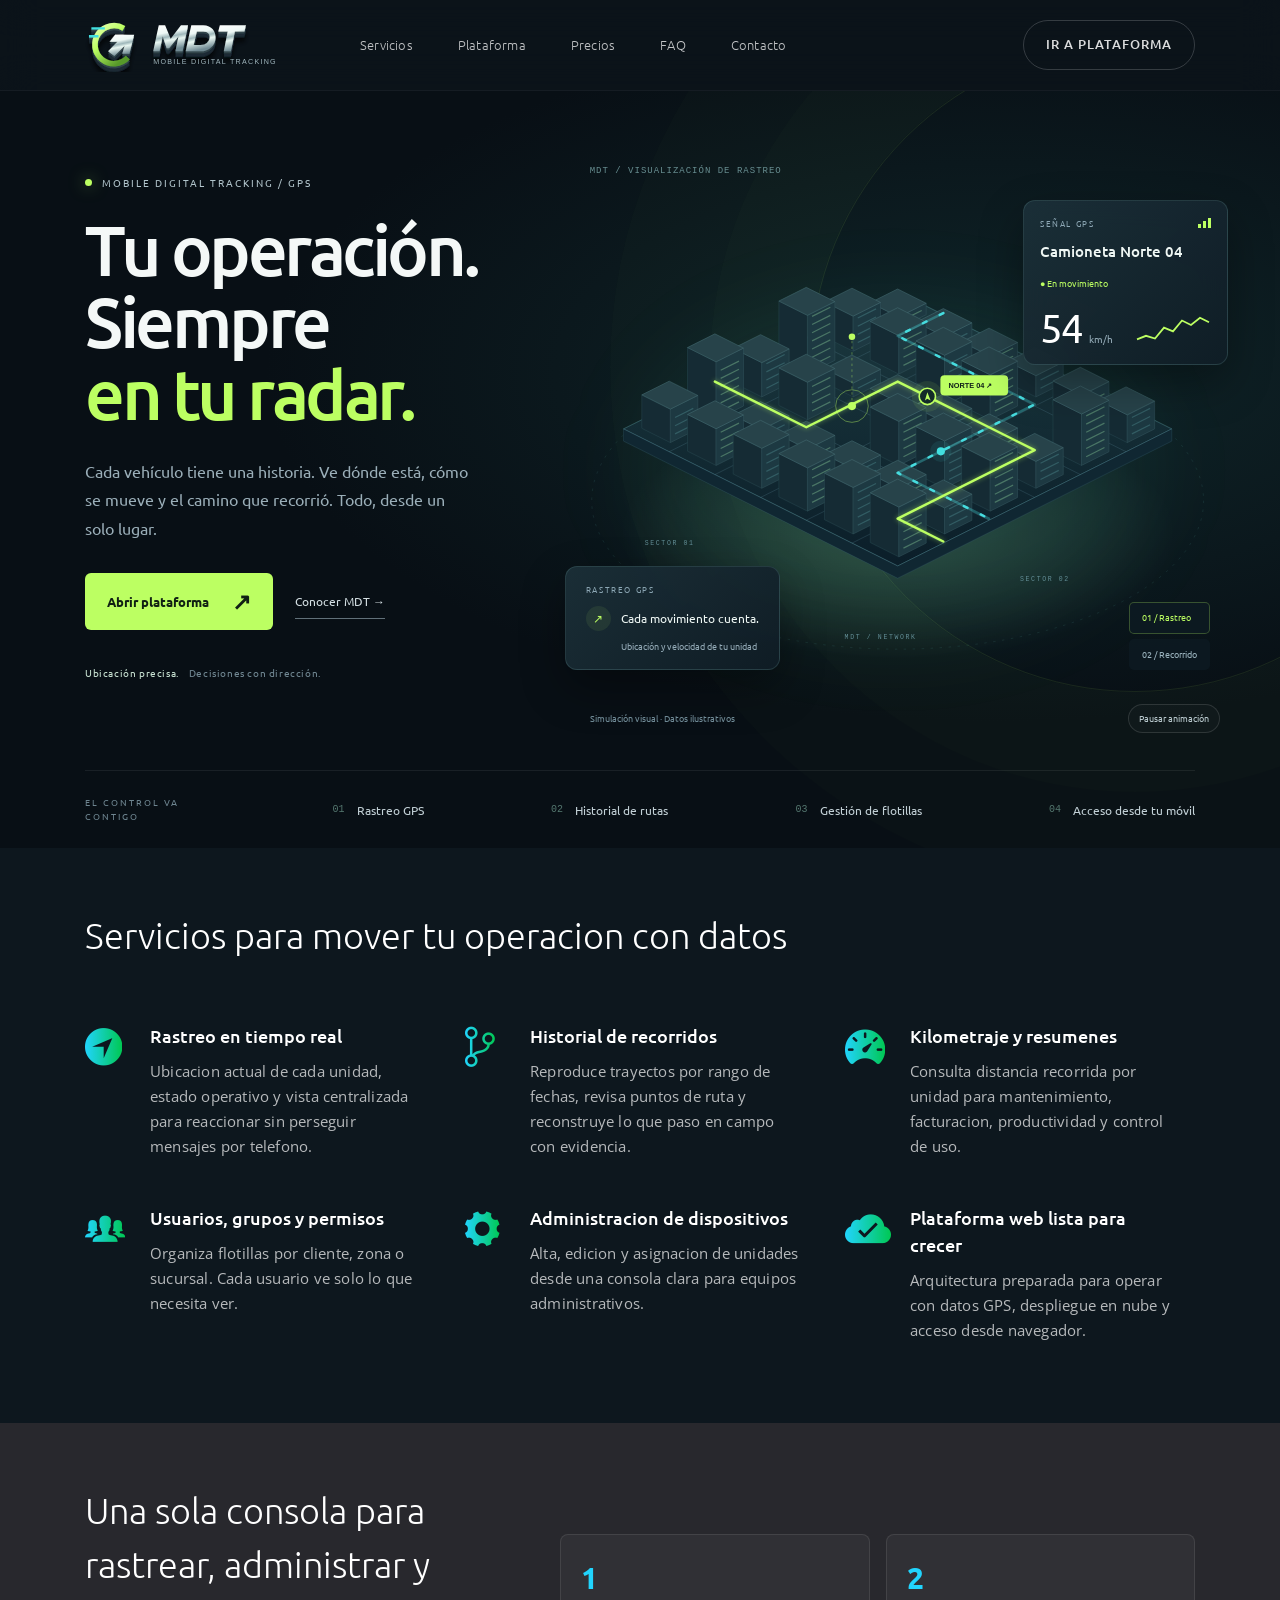
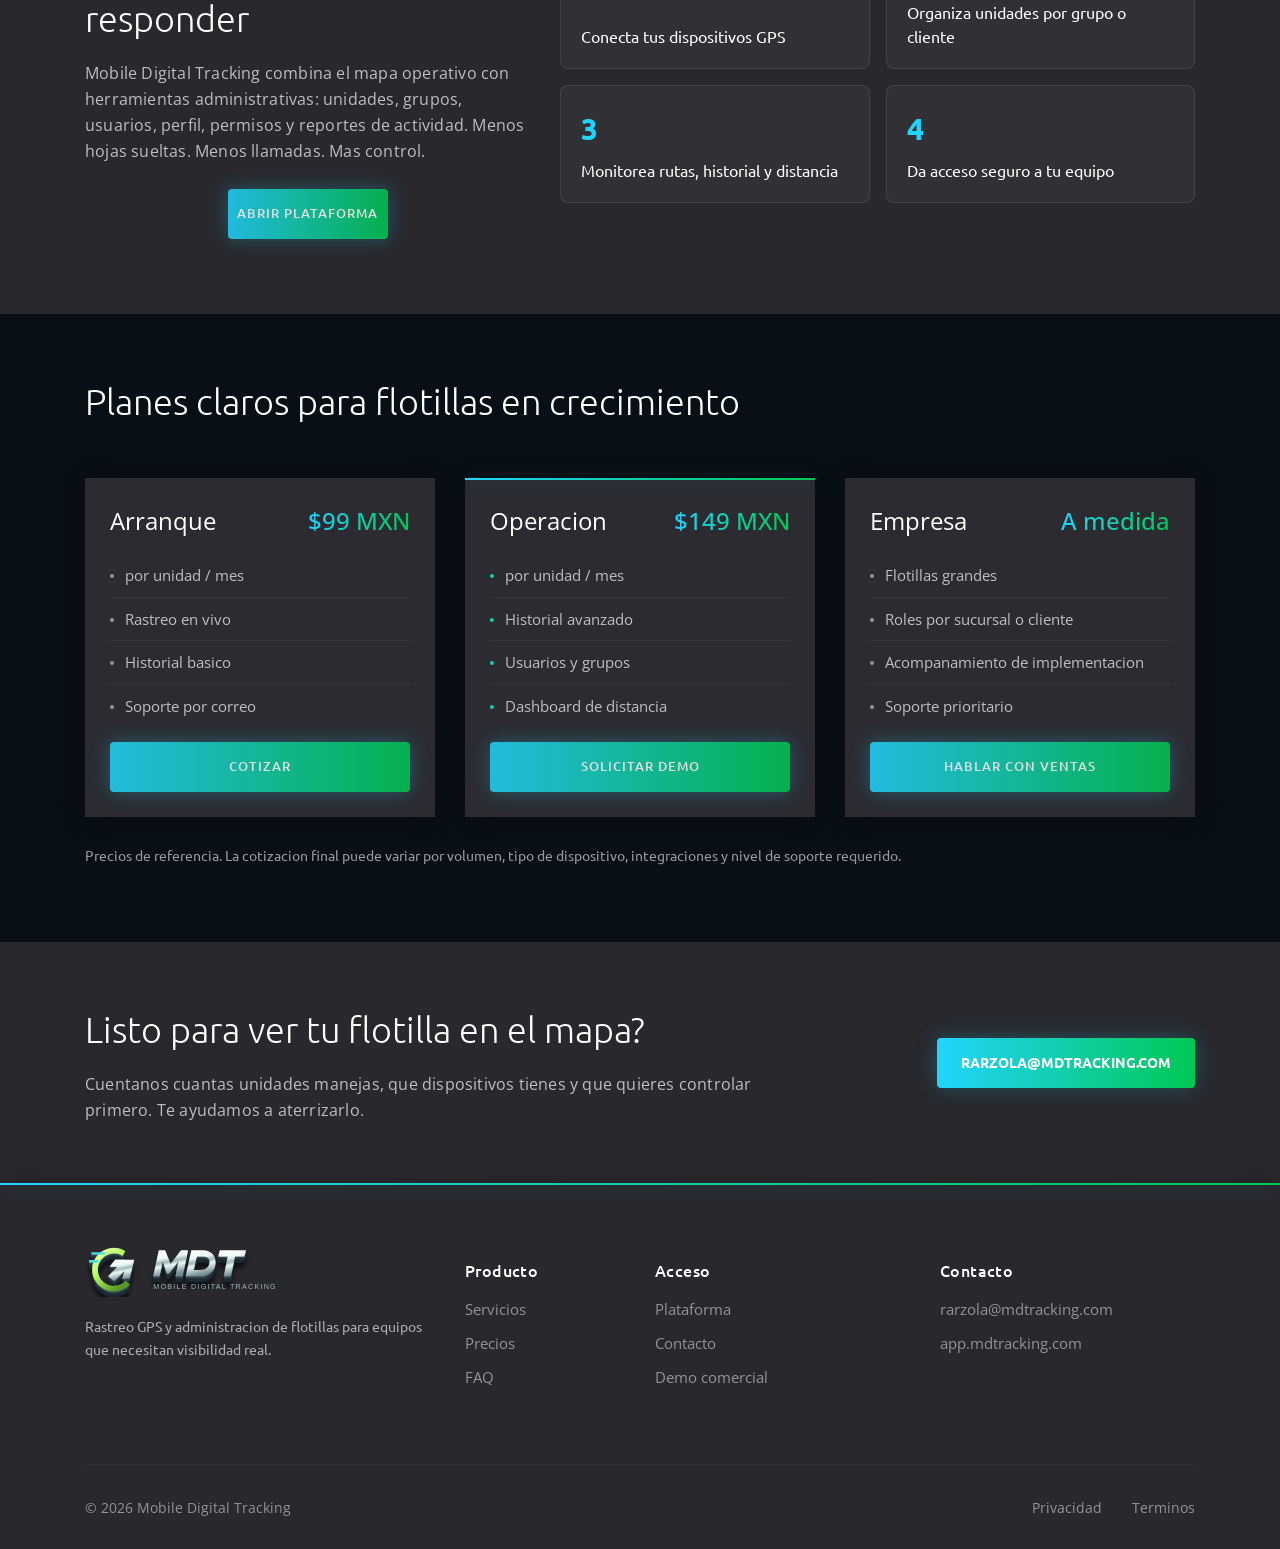
==== commit c0c5cb16: "Save published animated landing and dimensional MDT identity" ====
--- a/index.html
+++ b/index.html
@@ -8,13 +8,14 @@
 	<link rel="stylesheet" href="css/bootstrap-grid.min.css">
 	<link rel="stylesheet" href="css/ionicons.min.css">
 	<link rel="stylesheet" href="css/main.css">
+	<link rel="stylesheet" href="css/experience.css">
 	<link rel="icon" type="image/svg+xml" href="icon/favicon.svg">
 	<meta name="description" content="Mobile Digital Tracking es una plataforma de rastreo GPS para flotillas, historial de recorridos, administracion de unidades y monitoreo en tiempo real.">
 	<meta name="keywords" content="rastreo GPS, monitoreo de flotillas, tracking, historial de recorridos, administracion de unidades">
 	<meta name="author" content="Mobile Digital Tracking">
 	<title>Mobile Digital Tracking | Rastreo GPS para flotillas</title>
 </head>
-<body class="body mdt-page">
+<body class="body mdt-page mdt-home">
 	<header class="header">
 		<div class="header__wrap">
 			<div class="container">
@@ -43,43 +44,426 @@
 		</div>
 	</header>
 
-	<section class="mdt-hero" id="inicio">
-		<div class="container">
-			<div class="row align-items-center">
-				<div class="col-12 col-lg-6">
-					<p class="mdt-kicker">Rastreo GPS, control operativo y visibilidad total</p>
-					<h1 class="mdt-hero__title">Mobile Digital Tracking</h1>
-					<p class="mdt-hero__text">Administra unidades, usuarios, grupos y recorridos desde una plataforma web disenada para operar flotillas reales: ubicacion en vivo, historial, kilometraje, permisos por cliente y reportes que ayudan a decidir rapido.</p>
-					<div class="mdt-hero__actions">
-						<a href="https://app.mdtracking.com" class="mdt-btn mdt-btn--primary">Entrar a la plataforma</a>
-						<a href="mailto:rarzola@mdtracking.com?subject=Quiero%20una%20demo%20de%20Mobile%20Digital%20Tracking" class="mdt-btn mdt-btn--ghost">Solicitar demo</a>
-					</div>
-					<div class="mdt-hero__metrics">
-						<span><b>24/7</b> monitoreo</span>
-						<span><b>GPS</b> en tiempo real</span>
-						<span><b>Multiusuario</b> por permisos</span>
-					</div>
-				</div>
-				<div class="col-12 col-lg-6">
-					<div class="mdt-product-shot" aria-label="Vista previa de plataforma de rastreo">
-						<div class="mdt-map">
-							<span class="mdt-route"></span>
-							<span class="mdt-pin mdt-pin--one"></span>
-							<span class="mdt-pin mdt-pin--two"></span>
-							<span class="mdt-pin mdt-pin--three"></span>
-						</div>
-						<div class="mdt-panel">
-							<div class="mdt-panel__top"><span>Unidades activas</span><b>128</b></div>
-							<div class="mdt-unit"><i></i><span>Camioneta Norte 04</span><b>En ruta</b></div>
-							<div class="mdt-unit"><i></i><span>Tracto C-22</span><b>Detenido</b></div>
-							<div class="mdt-unit"><i></i><span>Servicio Bajio 17</span><b>Activo</b></div>
-							<div class="mdt-distance"><span>Distancia hoy</span><strong>3,842 km</strong></div>
-						</div>
-					</div>
-				</div>
-			</div>
-		</div>
-	</section>
+	<section class="mdt-stage" id="inicio">
+<div class="container">
+<div class="mdt-stage__layout">
+<div class="mdt-stage__copy">
+<p class="mdt-eyebrow">
+<i>
+</i> MOBILE DIGITAL TRACKING / GPS</p>
+<h1 class="mdt-enter">Tu operación.<br>Siempre <em>en tu radar.</em>
+</h1>
+<p class="mdt-stage__description mdt-enter">Cada vehículo tiene una historia. Ve dónde está, cómo se mueve y el camino que recorrió. Todo, desde un solo lugar.</p>
+<div class="mdt-stage__actions mdt-enter">
+<a class="mdt-launch" href="https://app.mdtracking.com">Abrir plataforma <span aria-hidden="true">↗</span>
+</a>
+<a class="mdt-demo-link" href="mailto:rarzola@mdtracking.com?subject=Demo%20MDT">Conocer MDT <span aria-hidden="true">→</span>
+</a>
+</div>
+<p class="mdt-stage__signature">
+<span>Ubicación precisa.</span> Decisiones con dirección.</p>
+</div>
+<figure class="mdt-world" aria-label="Simulación animada de vehículos recorriendo una ciudad, con datos ilustrativos">
+<div class="mdt-world__inner">
+<div class="mdt-world__halo">
+</div>
+<div class="mdt-world__coordinates">MDT / VISUALIZACIÓN DE RASTREO</div>
+<svg class="mdt-terrain" viewBox="0 0 840 620" aria-hidden="true">
+<defs>
+<linearGradient id="land" x2="0" y2="1">
+<stop stop-color="#1c3a40"/>
+<stop offset="1" stop-color="#0b1e29"/>
+</linearGradient>
+<radialGradient id="aura">
+<stop stop-color="#9fffbe" stop-opacity=".2"/>
+<stop offset="1" stop-color="#9fffbe" stop-opacity="0"/>
+</radialGradient>
+<filter id="route-glow" x="-50%" y="-50%" width="200%" height="200%">
+<feGaussianBlur stdDeviation="3"/>
+</filter>
+</defs>
+<ellipse cx="420" cy="405" rx="340" ry="155" fill="url(#aura)"/>
+<ellipse class="mdt-orbit" cx="420" cy="366" rx="375" ry="182"/>
+<path d="M420.0,110.0L756.0,278.0L420.0,446.0L84.0,278.0Z" fill="url(#land)" stroke="#5baca54a"/>
+<path d="M84.0,278.0L420.0,446.0L756.0,278.0L756.0,293.0L420.0,461.0L84.0,293.0Z" fill="#102732" stroke="#4a798c44"/>
+<g stroke="#5a88984d" stroke-width="1" fill="none">
+<path d="M420.0,110.0L84.0,278.0M420.0,110.0L756.0,278.0"/>
+<path d="M476.0,138.0L140.0,306.0M364.0,138.0L700.0,306.0"/>
+<path d="M532.0,166.0L196.0,334.0M308.0,166.0L644.0,334.0"/>
+<path d="M588.0,194.0L252.0,362.0M252.0,194.0L588.0,362.0"/>
+<path d="M644.0,222.0L308.0,390.0M196.0,222.0L532.0,390.0"/>
+<path d="M700.0,250.0L364.0,418.0M140.0,250.0L476.0,418.0"/>
+<path d="M756.0,278.0L420.0,446.0M84.0,278.0L420.0,446.0"/>
+</g>
+<g>
+<g class="city-building">
+<path d="M386.4,123.3L421.4,140.8L421.4,154.8L386.4,137.3Z" fill="#152b34" stroke="#2a4b53" stroke-width=".6"/>
+<path d="M455.0,124.0L421.4,140.8L421.4,154.8L455.0,138.0Z" fill="#1d3942" stroke="#365760" stroke-width=".6"/>
+<path d="M420.0,106.5L455.0,124.0L421.4,140.8L386.4,123.3Z" fill="#27434a" stroke="#487177" stroke-width=".6"/>
+<path d="M449.5,132.9L427.1,144.1" stroke="#a4efaf55" stroke-width="1.5"/>
+</g>
+<g class="city-building">
+<path d="M330.4,122.3L365.4,139.8L365.4,182.8L330.4,165.3Z" fill="#152b34" stroke="#2a4b53" stroke-width=".6"/>
+<path d="M399.0,123.0L365.4,139.8L365.4,182.8L399.0,166.0Z" fill="#1d3942" stroke="#365760" stroke-width=".6"/>
+<path d="M364.0,105.5L399.0,123.0L365.4,139.8L330.4,122.3Z" fill="#27434a" stroke="#487177" stroke-width=".6"/>
+<path d="M393.5,160.9L371.1,172.1" stroke="#4c858977" stroke-width="1.5"/>
+<path d="M393.5,150.9L371.1,162.1" stroke="#4c858977" stroke-width="1.5"/>
+<path d="M393.5,140.9L371.1,152.1" stroke="#4c858977" stroke-width="1.5"/>
+<path d="M393.5,130.9L371.1,142.1" stroke="#4c858977" stroke-width="1.5"/>
+</g>
+<g class="city-building">
+<path d="M274.4,121.3L309.4,138.8L309.4,210.8L274.4,193.3Z" fill="#152b34" stroke="#2a4b53" stroke-width=".6"/>
+<path d="M343.0,122.0L309.4,138.8L309.4,210.8L343.0,194.0Z" fill="#1d3942" stroke="#365760" stroke-width=".6"/>
+<path d="M308.0,104.5L343.0,122.0L309.4,138.8L274.4,121.3Z" fill="#27434a" stroke="#487177" stroke-width=".6"/>
+<path d="M337.5,188.9L315.1,200.1" stroke="#a4efaf55" stroke-width="1.5"/>
+<path d="M337.5,178.9L315.1,190.1" stroke="#a4efaf55" stroke-width="1.5"/>
+<path d="M337.5,168.9L315.1,180.1" stroke="#a4efaf55" stroke-width="1.5"/>
+<path d="M337.5,158.9L315.1,170.1" stroke="#a4efaf55" stroke-width="1.5"/>
+<path d="M337.5,148.9L315.1,160.1" stroke="#a4efaf55" stroke-width="1.5"/>
+<path d="M337.5,138.9L315.1,150.1" stroke="#a4efaf55" stroke-width="1.5"/>
+<path d="M337.5,128.9L315.1,140.1" stroke="#a4efaf55" stroke-width="1.5"/>
+</g>
+<g class="city-building">
+<path d="M218.4,179.3L253.4,196.8L253.4,238.8L218.4,221.3Z" fill="#152b34" stroke="#2a4b53" stroke-width=".6"/>
+<path d="M287.0,180.0L253.4,196.8L253.4,238.8L287.0,222.0Z" fill="#1d3942" stroke="#365760" stroke-width=".6"/>
+<path d="M252.0,162.5L287.0,180.0L253.4,196.8L218.4,179.3Z" fill="#27434a" stroke="#487177" stroke-width=".6"/>
+<path d="M281.5,216.9L259.1,228.1" stroke="#4c858977" stroke-width="1.5"/>
+<path d="M281.5,206.9L259.1,218.1" stroke="#4c858977" stroke-width="1.5"/>
+<path d="M281.5,196.9L259.1,208.1" stroke="#4c858977" stroke-width="1.5"/>
+<path d="M281.5,186.9L259.1,198.1" stroke="#4c858977" stroke-width="1.5"/>
+</g>
+<g class="city-building">
+<path d="M162.4,178.3L197.4,195.8L197.4,266.8L162.4,249.3Z" fill="#152b34" stroke="#2a4b53" stroke-width=".6"/>
+<path d="M231.0,179.0L197.4,195.8L197.4,266.8L231.0,250.0Z" fill="#1d3942" stroke="#365760" stroke-width=".6"/>
+<path d="M196.0,161.5L231.0,179.0L197.4,195.8L162.4,178.3Z" fill="#27434a" stroke="#487177" stroke-width=".6"/>
+<path d="M225.5,244.9L203.1,256.1" stroke="#a4efaf55" stroke-width="1.5"/>
+<path d="M225.5,234.9L203.1,246.1" stroke="#a4efaf55" stroke-width="1.5"/>
+<path d="M225.5,224.9L203.1,236.1" stroke="#a4efaf55" stroke-width="1.5"/>
+<path d="M225.5,214.9L203.1,226.1" stroke="#a4efaf55" stroke-width="1.5"/>
+<path d="M225.5,204.9L203.1,216.1" stroke="#a4efaf55" stroke-width="1.5"/>
+<path d="M225.5,194.9L203.1,206.1" stroke="#a4efaf55" stroke-width="1.5"/>
+</g>
+<g class="city-building">
+<path d="M106.4,236.3L141.4,253.8L141.4,294.8L106.4,277.3Z" fill="#152b34" stroke="#2a4b53" stroke-width=".6"/>
+<path d="M175.0,237.0L141.4,253.8L141.4,294.8L175.0,278.0Z" fill="#1d3942" stroke="#365760" stroke-width=".6"/>
+<path d="M140.0,219.5L175.0,237.0L141.4,253.8L106.4,236.3Z" fill="#27434a" stroke="#487177" stroke-width=".6"/>
+<path d="M169.5,272.9L147.1,284.1" stroke="#4c858977" stroke-width="1.5"/>
+<path d="M169.5,262.9L147.1,274.1" stroke="#4c858977" stroke-width="1.5"/>
+<path d="M169.5,252.9L147.1,264.1" stroke="#4c858977" stroke-width="1.5"/>
+</g>
+<g class="city-building">
+<path d="M442.4,147.3L477.4,164.8L477.4,182.8L442.4,165.3Z" fill="#152b34" stroke="#2a4b53" stroke-width=".6"/>
+<path d="M511.0,148.0L477.4,164.8L477.4,182.8L511.0,166.0Z" fill="#1d3942" stroke="#365760" stroke-width=".6"/>
+<path d="M476.0,130.5L511.0,148.0L477.4,164.8L442.4,147.3Z" fill="#27434a" stroke="#487177" stroke-width=".6"/>
+<path d="M505.5,160.9L483.1,172.1" stroke="#4c858977" stroke-width="1.5"/>
+</g>
+<g class="city-building">
+<path d="M386.4,146.3L421.4,163.8L421.4,210.8L386.4,193.3Z" fill="#152b34" stroke="#2a4b53" stroke-width=".6"/>
+<path d="M455.0,147.0L421.4,163.8L421.4,210.8L455.0,194.0Z" fill="#1d3942" stroke="#365760" stroke-width=".6"/>
+<path d="M420.0,129.5L455.0,147.0L421.4,163.8L386.4,146.3Z" fill="#27434a" stroke="#487177" stroke-width=".6"/>
+<path d="M449.5,188.9L427.1,200.1" stroke="#a4efaf55" stroke-width="1.5"/>
+<path d="M449.5,178.9L427.1,190.1" stroke="#a4efaf55" stroke-width="1.5"/>
+<path d="M449.5,168.9L427.1,180.1" stroke="#a4efaf55" stroke-width="1.5"/>
+<path d="M449.5,158.9L427.1,170.1" stroke="#a4efaf55" stroke-width="1.5"/>
+</g>
+<g class="city-building">
+<path d="M330.4,204.3L365.4,221.8L365.4,238.8L330.4,221.3Z" fill="#152b34" stroke="#2a4b53" stroke-width=".6"/>
+<path d="M399.0,205.0L365.4,221.8L365.4,238.8L399.0,222.0Z" fill="#1d3942" stroke="#365760" stroke-width=".6"/>
+<path d="M364.0,187.5L399.0,205.0L365.4,221.8L330.4,204.3Z" fill="#27434a" stroke="#487177" stroke-width=".6"/>
+<path d="M393.5,216.9L371.1,228.1" stroke="#4c858977" stroke-width="1.5"/>
+</g>
+<g class="city-building">
+<path d="M274.4,203.3L309.4,220.8L309.4,266.8L274.4,249.3Z" fill="#152b34" stroke="#2a4b53" stroke-width=".6"/>
+<path d="M343.0,204.0L309.4,220.8L309.4,266.8L343.0,250.0Z" fill="#1d3942" stroke="#365760" stroke-width=".6"/>
+<path d="M308.0,186.5L343.0,204.0L309.4,220.8L274.4,203.3Z" fill="#27434a" stroke="#487177" stroke-width=".6"/>
+<path d="M337.5,244.9L315.1,256.1" stroke="#a4efaf55" stroke-width="1.5"/>
+<path d="M337.5,234.9L315.1,246.1" stroke="#a4efaf55" stroke-width="1.5"/>
+<path d="M337.5,224.9L315.1,236.1" stroke="#a4efaf55" stroke-width="1.5"/>
+<path d="M337.5,214.9L315.1,226.1" stroke="#a4efaf55" stroke-width="1.5"/>
+</g>
+<g class="city-building">
+<path d="M218.4,261.3L253.4,278.8L253.4,294.8L218.4,277.3Z" fill="#152b34" stroke="#2a4b53" stroke-width=".6"/>
+<path d="M287.0,262.0L253.4,278.8L253.4,294.8L287.0,278.0Z" fill="#1d3942" stroke="#365760" stroke-width=".6"/>
+<path d="M252.0,244.5L287.0,262.0L253.4,278.8L218.4,261.3Z" fill="#27434a" stroke="#487177" stroke-width=".6"/>
+<path d="M281.5,272.9L259.1,284.1" stroke="#4c858977" stroke-width="1.5"/>
+</g>
+<g class="city-building">
+<path d="M162.4,260.3L197.4,277.8L197.4,322.8L162.4,305.3Z" fill="#152b34" stroke="#2a4b53" stroke-width=".6"/>
+<path d="M231.0,261.0L197.4,277.8L197.4,322.8L231.0,306.0Z" fill="#1d3942" stroke="#365760" stroke-width=".6"/>
+<path d="M196.0,243.5L231.0,261.0L197.4,277.8L162.4,260.3Z" fill="#27434a" stroke="#487177" stroke-width=".6"/>
+<path d="M225.5,300.9L203.1,312.1" stroke="#a4efaf55" stroke-width="1.5"/>
+<path d="M225.5,290.9L203.1,302.1" stroke="#a4efaf55" stroke-width="1.5"/>
+<path d="M225.5,280.9L203.1,292.1" stroke="#a4efaf55" stroke-width="1.5"/>
+<path d="M225.5,270.9L203.1,282.1" stroke="#a4efaf55" stroke-width="1.5"/>
+</g>
+<g class="city-building">
+<path d="M498.4,171.3L533.4,188.8L533.4,210.8L498.4,193.3Z" fill="#152b34" stroke="#2a4b53" stroke-width=".6"/>
+<path d="M567.0,172.0L533.4,188.8L533.4,210.8L567.0,194.0Z" fill="#1d3942" stroke="#365760" stroke-width=".6"/>
+<path d="M532.0,154.5L567.0,172.0L533.4,188.8L498.4,171.3Z" fill="#27434a" stroke="#487177" stroke-width=".6"/>
+<path d="M561.5,188.9L539.1,200.1" stroke="#a4efaf55" stroke-width="1.5"/>
+<path d="M561.5,178.9L539.1,190.1" stroke="#a4efaf55" stroke-width="1.5"/>
+</g>
+<g class="city-building">
+<path d="M442.4,170.3L477.4,187.8L477.4,238.8L442.4,221.3Z" fill="#152b34" stroke="#2a4b53" stroke-width=".6"/>
+<path d="M511.0,171.0L477.4,187.8L477.4,238.8L511.0,222.0Z" fill="#1d3942" stroke="#365760" stroke-width=".6"/>
+<path d="M476.0,153.5L511.0,171.0L477.4,187.8L442.4,170.3Z" fill="#27434a" stroke="#487177" stroke-width=".6"/>
+<path d="M505.5,216.9L483.1,228.1" stroke="#4c858977" stroke-width="1.5"/>
+<path d="M505.5,206.9L483.1,218.1" stroke="#4c858977" stroke-width="1.5"/>
+<path d="M505.5,196.9L483.1,208.1" stroke="#4c858977" stroke-width="1.5"/>
+<path d="M505.5,186.9L483.1,198.1" stroke="#4c858977" stroke-width="1.5"/>
+</g>
+<g class="city-building">
+<path d="M386.4,228.3L421.4,245.8L421.4,266.8L386.4,249.3Z" fill="#152b34" stroke="#2a4b53" stroke-width=".6"/>
+<path d="M455.0,229.0L421.4,245.8L421.4,266.8L455.0,250.0Z" fill="#1d3942" stroke="#365760" stroke-width=".6"/>
+<path d="M420.0,211.5L455.0,229.0L421.4,245.8L386.4,228.3Z" fill="#27434a" stroke="#487177" stroke-width=".6"/>
+<path d="M449.5,244.9L427.1,256.1" stroke="#a4efaf55" stroke-width="1.5"/>
+</g>
+<g class="city-building">
+<path d="M274.4,285.3L309.4,302.8L309.4,322.8L274.4,305.3Z" fill="#152b34" stroke="#2a4b53" stroke-width=".6"/>
+<path d="M343.0,286.0L309.4,302.8L309.4,322.8L343.0,306.0Z" fill="#1d3942" stroke="#365760" stroke-width=".6"/>
+<path d="M308.0,268.5L343.0,286.0L309.4,302.8L274.4,285.3Z" fill="#27434a" stroke="#487177" stroke-width=".6"/>
+<path d="M337.5,300.9L315.1,312.1" stroke="#a4efaf55" stroke-width="1.5"/>
+</g>
+<g class="city-building">
+<path d="M218.4,284.3L253.4,301.8L253.4,350.8L218.4,333.3Z" fill="#152b34" stroke="#2a4b53" stroke-width=".6"/>
+<path d="M287.0,285.0L253.4,301.8L253.4,350.8L287.0,334.0Z" fill="#1d3942" stroke="#365760" stroke-width=".6"/>
+<path d="M252.0,267.5L287.0,285.0L253.4,301.8L218.4,284.3Z" fill="#27434a" stroke="#487177" stroke-width=".6"/>
+<path d="M281.5,328.9L259.1,340.1" stroke="#4c858977" stroke-width="1.5"/>
+<path d="M281.5,318.9L259.1,330.1" stroke="#4c858977" stroke-width="1.5"/>
+<path d="M281.5,308.9L259.1,320.1" stroke="#4c858977" stroke-width="1.5"/>
+<path d="M281.5,298.9L259.1,310.1" stroke="#4c858977" stroke-width="1.5"/>
+</g>
+<g class="city-building">
+<path d="M554.4,195.3L589.4,212.8L589.4,238.8L554.4,221.3Z" fill="#152b34" stroke="#2a4b53" stroke-width=".6"/>
+<path d="M623.0,196.0L589.4,212.8L589.4,238.8L623.0,222.0Z" fill="#1d3942" stroke="#365760" stroke-width=".6"/>
+<path d="M588.0,178.5L623.0,196.0L589.4,212.8L554.4,195.3Z" fill="#27434a" stroke="#487177" stroke-width=".6"/>
+<path d="M617.5,216.9L595.1,228.1" stroke="#4c858977" stroke-width="1.5"/>
+<path d="M617.5,206.9L595.1,218.1" stroke="#4c858977" stroke-width="1.5"/>
+</g>
+<g class="city-building">
+<path d="M498.4,194.3L533.4,211.8L533.4,266.8L498.4,249.3Z" fill="#152b34" stroke="#2a4b53" stroke-width=".6"/>
+<path d="M567.0,195.0L533.4,211.8L533.4,266.8L567.0,250.0Z" fill="#1d3942" stroke="#365760" stroke-width=".6"/>
+<path d="M532.0,177.5L567.0,195.0L533.4,211.8L498.4,194.3Z" fill="#27434a" stroke="#487177" stroke-width=".6"/>
+<path d="M561.5,244.9L539.1,256.1" stroke="#a4efaf55" stroke-width="1.5"/>
+<path d="M561.5,234.9L539.1,246.1" stroke="#a4efaf55" stroke-width="1.5"/>
+<path d="M561.5,224.9L539.1,236.1" stroke="#a4efaf55" stroke-width="1.5"/>
+<path d="M561.5,214.9L539.1,226.1" stroke="#a4efaf55" stroke-width="1.5"/>
+<path d="M561.5,204.9L539.1,216.1" stroke="#a4efaf55" stroke-width="1.5"/>
+</g>
+<g class="city-building">
+<path d="M442.4,252.3L477.4,269.8L477.4,294.8L442.4,277.3Z" fill="#152b34" stroke="#2a4b53" stroke-width=".6"/>
+<path d="M511.0,253.0L477.4,269.8L477.4,294.8L511.0,278.0Z" fill="#1d3942" stroke="#365760" stroke-width=".6"/>
+<path d="M476.0,235.5L511.0,253.0L477.4,269.8L442.4,252.3Z" fill="#27434a" stroke="#487177" stroke-width=".6"/>
+<path d="M505.5,272.9L483.1,284.1" stroke="#4c858977" stroke-width="1.5"/>
+<path d="M505.5,262.9L483.1,274.1" stroke="#4c858977" stroke-width="1.5"/>
+</g>
+<g class="city-building">
+<path d="M386.4,251.3L421.4,268.8L421.4,322.8L386.4,305.3Z" fill="#152b34" stroke="#2a4b53" stroke-width=".6"/>
+<path d="M455.0,252.0L421.4,268.8L421.4,322.8L455.0,306.0Z" fill="#1d3942" stroke="#365760" stroke-width=".6"/>
+<path d="M420.0,234.5L455.0,252.0L421.4,268.8L386.4,251.3Z" fill="#27434a" stroke="#487177" stroke-width=".6"/>
+<path d="M449.5,300.9L427.1,312.1" stroke="#a4efaf55" stroke-width="1.5"/>
+<path d="M449.5,290.9L427.1,302.1" stroke="#a4efaf55" stroke-width="1.5"/>
+<path d="M449.5,280.9L427.1,292.1" stroke="#a4efaf55" stroke-width="1.5"/>
+<path d="M449.5,270.9L427.1,282.1" stroke="#a4efaf55" stroke-width="1.5"/>
+<path d="M449.5,260.9L427.1,272.1" stroke="#a4efaf55" stroke-width="1.5"/>
+</g>
+<g class="city-building">
+<path d="M330.4,309.3L365.4,326.8L365.4,350.8L330.4,333.3Z" fill="#152b34" stroke="#2a4b53" stroke-width=".6"/>
+<path d="M399.0,310.0L365.4,326.8L365.4,350.8L399.0,334.0Z" fill="#1d3942" stroke="#365760" stroke-width=".6"/>
+<path d="M364.0,292.5L399.0,310.0L365.4,326.8L330.4,309.3Z" fill="#27434a" stroke="#487177" stroke-width=".6"/>
+<path d="M393.5,328.9L371.1,340.1" stroke="#4c858977" stroke-width="1.5"/>
+<path d="M393.5,318.9L371.1,330.1" stroke="#4c858977" stroke-width="1.5"/>
+</g>
+<g class="city-building">
+<path d="M274.4,308.3L309.4,325.8L309.4,378.8L274.4,361.3Z" fill="#152b34" stroke="#2a4b53" stroke-width=".6"/>
+<path d="M343.0,309.0L309.4,325.8L309.4,378.8L343.0,362.0Z" fill="#1d3942" stroke="#365760" stroke-width=".6"/>
+<path d="M308.0,291.5L343.0,309.0L309.4,325.8L274.4,308.3Z" fill="#27434a" stroke="#487177" stroke-width=".6"/>
+<path d="M337.5,356.9L315.1,368.1" stroke="#a4efaf55" stroke-width="1.5"/>
+<path d="M337.5,346.9L315.1,358.1" stroke="#a4efaf55" stroke-width="1.5"/>
+<path d="M337.5,336.9L315.1,348.1" stroke="#a4efaf55" stroke-width="1.5"/>
+<path d="M337.5,326.9L315.1,338.1" stroke="#a4efaf55" stroke-width="1.5"/>
+<path d="M337.5,316.9L315.1,328.1" stroke="#a4efaf55" stroke-width="1.5"/>
+</g>
+<g class="city-building">
+<path d="M610.4,219.3L645.4,236.8L645.4,266.8L610.4,249.3Z" fill="#152b34" stroke="#2a4b53" stroke-width=".6"/>
+<path d="M679.0,220.0L645.4,236.8L645.4,266.8L679.0,250.0Z" fill="#1d3942" stroke="#365760" stroke-width=".6"/>
+<path d="M644.0,202.5L679.0,220.0L645.4,236.8L610.4,219.3Z" fill="#27434a" stroke="#487177" stroke-width=".6"/>
+<path d="M673.5,244.9L651.1,256.1" stroke="#a4efaf55" stroke-width="1.5"/>
+<path d="M673.5,234.9L651.1,246.1" stroke="#a4efaf55" stroke-width="1.5"/>
+</g>
+<g class="city-building">
+<path d="M498.4,276.3L533.4,293.8L533.4,322.8L498.4,305.3Z" fill="#152b34" stroke="#2a4b53" stroke-width=".6"/>
+<path d="M567.0,277.0L533.4,293.8L533.4,322.8L567.0,306.0Z" fill="#1d3942" stroke="#365760" stroke-width=".6"/>
+<path d="M532.0,259.5L567.0,277.0L533.4,293.8L498.4,276.3Z" fill="#27434a" stroke="#487177" stroke-width=".6"/>
+<path d="M561.5,300.9L539.1,312.1" stroke="#a4efaf55" stroke-width="1.5"/>
+<path d="M561.5,290.9L539.1,302.1" stroke="#a4efaf55" stroke-width="1.5"/>
+</g>
+<g class="city-building">
+<path d="M442.4,275.3L477.4,292.8L477.4,350.8L442.4,333.3Z" fill="#152b34" stroke="#2a4b53" stroke-width=".6"/>
+<path d="M511.0,276.0L477.4,292.8L477.4,350.8L511.0,334.0Z" fill="#1d3942" stroke="#365760" stroke-width=".6"/>
+<path d="M476.0,258.5L511.0,276.0L477.4,292.8L442.4,275.3Z" fill="#27434a" stroke="#487177" stroke-width=".6"/>
+<path d="M505.5,328.9L483.1,340.1" stroke="#4c858977" stroke-width="1.5"/>
+<path d="M505.5,318.9L483.1,330.1" stroke="#4c858977" stroke-width="1.5"/>
+<path d="M505.5,308.9L483.1,320.1" stroke="#4c858977" stroke-width="1.5"/>
+<path d="M505.5,298.9L483.1,310.1" stroke="#4c858977" stroke-width="1.5"/>
+<path d="M505.5,288.9L483.1,300.1" stroke="#4c858977" stroke-width="1.5"/>
+</g>
+<g class="city-building">
+<path d="M386.4,333.3L421.4,350.8L421.4,378.8L386.4,361.3Z" fill="#152b34" stroke="#2a4b53" stroke-width=".6"/>
+<path d="M455.0,334.0L421.4,350.8L421.4,378.8L455.0,362.0Z" fill="#1d3942" stroke="#365760" stroke-width=".6"/>
+<path d="M420.0,316.5L455.0,334.0L421.4,350.8L386.4,333.3Z" fill="#27434a" stroke="#487177" stroke-width=".6"/>
+<path d="M449.5,356.9L427.1,368.1" stroke="#a4efaf55" stroke-width="1.5"/>
+<path d="M449.5,346.9L427.1,358.1" stroke="#a4efaf55" stroke-width="1.5"/>
+</g>
+<g class="city-building">
+<path d="M330.4,332.3L365.4,349.8L365.4,406.8L330.4,389.3Z" fill="#152b34" stroke="#2a4b53" stroke-width=".6"/>
+<path d="M399.0,333.0L365.4,349.8L365.4,406.8L399.0,390.0Z" fill="#1d3942" stroke="#365760" stroke-width=".6"/>
+<path d="M364.0,315.5L399.0,333.0L365.4,349.8L330.4,332.3Z" fill="#27434a" stroke="#487177" stroke-width=".6"/>
+<path d="M393.5,384.9L371.1,396.1" stroke="#4c858977" stroke-width="1.5"/>
+<path d="M393.5,374.9L371.1,386.1" stroke="#4c858977" stroke-width="1.5"/>
+<path d="M393.5,364.9L371.1,376.1" stroke="#4c858977" stroke-width="1.5"/>
+<path d="M393.5,354.9L371.1,366.1" stroke="#4c858977" stroke-width="1.5"/>
+<path d="M393.5,344.9L371.1,356.1" stroke="#4c858977" stroke-width="1.5"/>
+</g>
+<g class="city-building">
+<path d="M666.4,243.3L701.4,260.8L701.4,294.8L666.4,277.3Z" fill="#152b34" stroke="#2a4b53" stroke-width=".6"/>
+<path d="M735.0,244.0L701.4,260.8L701.4,294.8L735.0,278.0Z" fill="#1d3942" stroke="#365760" stroke-width=".6"/>
+<path d="M700.0,226.5L735.0,244.0L701.4,260.8L666.4,243.3Z" fill="#27434a" stroke="#487177" stroke-width=".6"/>
+<path d="M729.5,272.9L707.1,284.1" stroke="#4c858977" stroke-width="1.5"/>
+<path d="M729.5,262.9L707.1,274.1" stroke="#4c858977" stroke-width="1.5"/>
+<path d="M729.5,252.9L707.1,264.1" stroke="#4c858977" stroke-width="1.5"/>
+</g>
+<g class="city-building">
+<path d="M610.4,242.3L645.4,259.8L645.4,322.8L610.4,305.3Z" fill="#152b34" stroke="#2a4b53" stroke-width=".6"/>
+<path d="M679.0,243.0L645.4,259.8L645.4,322.8L679.0,306.0Z" fill="#1d3942" stroke="#365760" stroke-width=".6"/>
+<path d="M644.0,225.5L679.0,243.0L645.4,259.8L610.4,242.3Z" fill="#27434a" stroke="#487177" stroke-width=".6"/>
+<path d="M673.5,300.9L651.1,312.1" stroke="#a4efaf55" stroke-width="1.5"/>
+<path d="M673.5,290.9L651.1,302.1" stroke="#a4efaf55" stroke-width="1.5"/>
+<path d="M673.5,280.9L651.1,292.1" stroke="#a4efaf55" stroke-width="1.5"/>
+<path d="M673.5,270.9L651.1,282.1" stroke="#a4efaf55" stroke-width="1.5"/>
+<path d="M673.5,260.9L651.1,272.1" stroke="#a4efaf55" stroke-width="1.5"/>
+<path d="M673.5,250.9L651.1,262.1" stroke="#a4efaf55" stroke-width="1.5"/>
+</g>
+<g class="city-building">
+<path d="M554.4,300.3L589.4,317.8L589.4,350.8L554.4,333.3Z" fill="#152b34" stroke="#2a4b53" stroke-width=".6"/>
+<path d="M623.0,301.0L589.4,317.8L589.4,350.8L623.0,334.0Z" fill="#1d3942" stroke="#365760" stroke-width=".6"/>
+<path d="M588.0,283.5L623.0,301.0L589.4,317.8L554.4,300.3Z" fill="#27434a" stroke="#487177" stroke-width=".6"/>
+<path d="M617.5,328.9L595.1,340.1" stroke="#4c858977" stroke-width="1.5"/>
+<path d="M617.5,318.9L595.1,330.1" stroke="#4c858977" stroke-width="1.5"/>
+<path d="M617.5,308.9L595.1,320.1" stroke="#4c858977" stroke-width="1.5"/>
+</g>
+<g class="city-building">
+<path d="M498.4,299.3L533.4,316.8L533.4,378.8L498.4,361.3Z" fill="#152b34" stroke="#2a4b53" stroke-width=".6"/>
+<path d="M567.0,300.0L533.4,316.8L533.4,378.8L567.0,362.0Z" fill="#1d3942" stroke="#365760" stroke-width=".6"/>
+<path d="M532.0,282.5L567.0,300.0L533.4,316.8L498.4,299.3Z" fill="#27434a" stroke="#487177" stroke-width=".6"/>
+<path d="M561.5,356.9L539.1,368.1" stroke="#a4efaf55" stroke-width="1.5"/>
+<path d="M561.5,346.9L539.1,358.1" stroke="#a4efaf55" stroke-width="1.5"/>
+<path d="M561.5,336.9L539.1,348.1" stroke="#a4efaf55" stroke-width="1.5"/>
+<path d="M561.5,326.9L539.1,338.1" stroke="#a4efaf55" stroke-width="1.5"/>
+<path d="M561.5,316.9L539.1,328.1" stroke="#a4efaf55" stroke-width="1.5"/>
+<path d="M561.5,306.9L539.1,318.1" stroke="#a4efaf55" stroke-width="1.5"/>
+</g>
+<g class="city-building">
+<path d="M442.4,357.3L477.4,374.8L477.4,406.8L442.4,389.3Z" fill="#152b34" stroke="#2a4b53" stroke-width=".6"/>
+<path d="M511.0,358.0L477.4,374.8L477.4,406.8L511.0,390.0Z" fill="#1d3942" stroke="#365760" stroke-width=".6"/>
+<path d="M476.0,340.5L511.0,358.0L477.4,374.8L442.4,357.3Z" fill="#27434a" stroke="#487177" stroke-width=".6"/>
+<path d="M505.5,384.9L483.1,396.1" stroke="#4c858977" stroke-width="1.5"/>
+<path d="M505.5,374.9L483.1,386.1" stroke="#4c858977" stroke-width="1.5"/>
+<path d="M505.5,364.9L483.1,376.1" stroke="#4c858977" stroke-width="1.5"/>
+</g>
+<g class="city-building">
+<path d="M386.4,356.3L421.4,373.8L421.4,434.8L386.4,417.3Z" fill="#152b34" stroke="#2a4b53" stroke-width=".6"/>
+<path d="M455.0,357.0L421.4,373.8L421.4,434.8L455.0,418.0Z" fill="#1d3942" stroke="#365760" stroke-width=".6"/>
+<path d="M420.0,339.5L455.0,357.0L421.4,373.8L386.4,356.3Z" fill="#27434a" stroke="#487177" stroke-width=".6"/>
+<path d="M449.5,412.9L427.1,424.1" stroke="#a4efaf55" stroke-width="1.5"/>
+<path d="M449.5,402.9L427.1,414.1" stroke="#a4efaf55" stroke-width="1.5"/>
+<path d="M449.5,392.9L427.1,404.1" stroke="#a4efaf55" stroke-width="1.5"/>
+<path d="M449.5,382.9L427.1,394.1" stroke="#a4efaf55" stroke-width="1.5"/>
+<path d="M449.5,372.9L427.1,384.1" stroke="#a4efaf55" stroke-width="1.5"/>
+</g>
+</g>
+<path class="city-route" d="M476.0,136.0L420.0,164.0L588.0,248.0L420.0,332.0L532.0,388.0" stroke="#46dcdf55"/>
+<path class="city-route route-flow" d="M476.0,136.0L420.0,164.0L588.0,248.0L420.0,332.0L532.0,388.0" stroke="#46dcdf"/>
+<path class="city-route" d="M196.0,220.0L308.0,276.0L420.0,220.0L588.0,304.0L420.0,388.0L476.0,416.0" stroke="#bcff62" filter="url(#route-glow)" opacity=".5"/>
+<path id="mdt-main-route" class="city-route" d="M196.0,220.0L308.0,276.0L420.0,220.0L588.0,304.0L420.0,388.0L476.0,416.0" stroke="#bcff62"/>
+<path id="mdt-second-route" d="M476.0,136.0L420.0,164.0L588.0,248.0L420.0,332.0L532.0,388.0" fill="none" stroke="none"/>
+<g transform="translate(364 250)">
+<circle class="beacon-ring" r="20" fill="none" stroke="#bcff62" opacity=".5"/>
+<circle r="5" fill="#bcff62"/>
+<path d="M0 0V-85" stroke="#bcff6270" stroke-dasharray="3 4"/>
+<circle cy="-85" r="4" fill="#bcff62"/>
+</g>
+<g id="mdt-rover">
+<circle r="19" fill="#bcff6217"/>
+<circle r="10" fill="#132b29" stroke="#bcff62" stroke-width="2"/>
+<path d="M-3 5L0-5L4 5L0 3Z" fill="#bcff62"/>
+<g transform="translate(16 -26)">
+<rect width="83" height="25" rx="5" fill="#bcff62"/>
+<text x="10" y="16" fill="#11221b" font-family="Arial,sans-serif" font-size="9" font-weight="bold">NORTE 04 ↗</text>
+</g>
+</g>
+<g id="mdt-rover-secondary">
+<circle r="13" fill="#42dfdf18"/>
+<circle r="5" fill="#42dfdf"/>
+</g>
+<g fill="#628d95" font-family="monospace" font-size="8" letter-spacing="2">
+<text x="110" y="420">SECTOR 01</text>
+<text x="570" y="465">SECTOR 02</text>
+<text x="355" y="535">MDT / NETWORK</text>
+</g>
+</svg>
+<div class="mdt-float mdt-float--unit">
+<div class="mdt-float__eyebrow">SEÑAL GPS <span class="mdt-signal">
+<i>
+</i>
+<i>
+</i>
+<i>
+</i>
+</span>
+</div>
+<h2>Camioneta Norte 04</h2>
+<span class="mdt-float__state">● En movimiento</span>
+<div class="mdt-speed">
+<b id="mdt-demo-speed">64</b>
+<span>km/h</span>
+<svg class="mdt-sparkline" viewBox="0 0 80 30" aria-hidden="true">
+<path d="M0 26L10 22L20 25L30 13L40 17L50 5L60 10L70 2L80 7" fill="none" stroke="#bcff62" stroke-width="2"/>
+</svg>
+</div>
+</div>
+<div class="mdt-float mdt-float--journey">
+<div class="mdt-float__eyebrow" id="mdt-demo-mode">RASTREO GPS</div>
+<div class="mdt-journey-line">
+<i>↗</i>
+<span id="mdt-demo-detail">Cada movimiento cuenta.</span>
+</div>
+<p class="mdt-journey-meta" id="mdt-demo-meta">Ubicación y velocidad de tu unidad</p>
+</div>
+</div>
+<div class="mdt-modes" aria-label="Modo de la demostración">
+<button type="button" data-mdt-mode="tracking" aria-pressed="true">01 / Rastreo</button>
+<button type="button" data-mdt-mode="history" aria-pressed="false">02 / Recorrido</button>
+</div>
+<figcaption class="mdt-world__caption">
+<span>Simulación visual · Datos ilustrativos</span>
+<button type="button" class="mdt-animation-control" aria-pressed="false">Pausar animación</button>
+</figcaption>
+</figure>
+</div>
+<div class="mdt-capabilities">
+<span class="mdt-capabilities__intro">EL CONTROL VA CONTIGO</span>
+<span class="mdt-capabilities__item">
+<b>01</b> Rastreo GPS</span>
+<span class="mdt-capabilities__item">
+<b>02</b> Historial de rutas</span>
+<span class="mdt-capabilities__item">
+<b>03</b> Gestión de flotillas</span>
+<span class="mdt-capabilities__item">
+<b>04</b> Acceso desde tu móvil</span>
+</div>
+</div>
+</section>
 
 	<section class="section" id="servicios">
 		<div class="container">
@@ -221,6 +605,7 @@
 	
 	
 	<script src="js/mdt.js"></script>
+	<script src="js/experience.js"></script>
 </body>
 </html>
 
--- a/css/main.css
+++ b/css/main.css
@@ -3831,128 +3831,6 @@
 .mdt-hero__metrics b {
   color: #fff;
 }
-.mdt-product-shot {
-  position: relative;
-  min-height: 430px;
-  padding: 18px;
-  border-radius: 8px;
-  background-color: rgba(20,25,37,0.9);
-  border: 1px solid rgba(255,255,255,0.09);
-  box-shadow: 0 30px 80px rgba(0,0,0,0.35);
-}
-.mdt-map {
-  position: absolute;
-  inset: 18px 170px 18px 18px;
-  overflow: hidden;
-  border-radius: 6px;
-  background:
-    linear-gradient(135deg, rgba(33,212,253,0.08), rgba(0,200,83,0.05)),
-    repeating-linear-gradient(30deg, rgba(255,255,255,0.05) 0 1px, transparent 1px 42px),
-    #1a2130;
-}
-.mdt-map:before,
-.mdt-map:after {
-  content: '';
-  position: absolute;
-  border-radius: 999px;
-  border: 1px solid rgba(33,212,253,0.2);
-}
-.mdt-map:before {
-  width: 310px;
-  height: 180px;
-  left: 8%;
-  top: 18%;
-  transform: rotate(-18deg);
-}
-.mdt-map:after {
-  width: 260px;
-  height: 150px;
-  right: -6%;
-  bottom: 8%;
-  transform: rotate(22deg);
-}
-.mdt-route {
-  position: absolute;
-  left: 14%;
-  right: 12%;
-  top: 52%;
-  height: 3px;
-  background-image: linear-gradient(90deg, #21d4fd, #00c853);
-  transform: rotate(-16deg);
-  box-shadow: 0 0 18px rgba(33,212,253,0.5);
-}
-.mdt-pin {
-  position: absolute;
-  width: 18px;
-  height: 18px;
-  border-radius: 50%;
-  background-color: #00c853;
-  border: 4px solid #10141f;
-  box-shadow: 0 0 0 8px rgba(0,200,83,0.14), 0 0 24px rgba(0,200,83,0.5);
-}
-.mdt-pin--one { left: 22%; top: 38%; }
-.mdt-pin--two { left: 54%; top: 52%; background-color: #21d4fd; box-shadow: 0 0 0 8px rgba(33,212,253,0.14), 0 0 24px rgba(33,212,253,0.5); }
-.mdt-pin--three { right: 18%; bottom: 28%; }
-.mdt-panel {
-  position: absolute;
-  top: 38px;
-  right: 28px;
-  width: 250px;
-  padding: 18px;
-  border-radius: 8px;
-  background-color: rgba(16,20,31,0.96);
-  border: 1px solid rgba(255,255,255,0.1);
-}
-.mdt-panel__top,
-.mdt-unit,
-.mdt-distance {
-  display: flex;
-  align-items: center;
-  justify-content: space-between;
-  gap: 10px;
-}
-.mdt-panel__top {
-  color: rgba(255,255,255,0.75);
-  font-size: 13px;
-  padding-bottom: 15px;
-  margin-bottom: 12px;
-  border-bottom: 1px solid rgba(255,255,255,0.08);
-}
-.mdt-panel__top b {
-  color: #21d4fd;
-  font-size: 28px;
-}
-.mdt-unit {
-  color: #fff;
-  min-height: 42px;
-  font-size: 12px;
-  border-bottom: 1px solid rgba(255,255,255,0.06);
-}
-.mdt-unit i {
-  width: 8px;
-  height: 8px;
-  border-radius: 50%;
-  background-color: #00c853;
-  flex: 0 0 auto;
-}
-.mdt-unit span {
-  flex: 1;
-}
-.mdt-unit b {
-  color: rgba(255,255,255,0.56);
-  font-weight: 400;
-}
-.mdt-distance {
-  margin-top: 16px;
-  padding: 14px;
-  border-radius: 6px;
-  background-image: linear-gradient(90deg, rgba(33,212,253,0.16), rgba(0,200,83,0.16));
-  color: rgba(255,255,255,0.72);
-}
-.mdt-distance strong {
-  color: #fff;
-  font-size: 18px;
-}
 .mdt-workflow {
   display: grid;
   grid-template-columns: repeat(2, minmax(0, 1fr));
@@ -4057,20 +3935,13 @@
   .mdt-page .header__logo {
     width: 210px;
   }
-  .mdt-map {
-    right: 150px;
-  }
-  .mdt-panel {
-    width: 230px;
-  }
+
 }
 @media (max-width: 991px) {
   .mdt-hero {
     padding-top: 125px;
   }
-  .mdt-product-shot {
-    margin-top: 34px;
-  }
+
   .mdt-cta-right {
     justify-content: flex-start;
     margin-top: 20px;
@@ -4083,19 +3954,8 @@
   .mdt-hero__text {
     font-size: 16px;
   }
-  .mdt-product-shot {
-    min-height: 560px;
-  }
-  .mdt-map {
-    inset: 18px 18px 210px 18px;
-  }
-  .mdt-panel {
-    left: 28px;
-    right: 28px;
-    top: auto;
-    bottom: 28px;
-    width: auto;
-  }
+
+
   .mdt-workflow {
     grid-template-columns: 1fr;
   }
@@ -4116,3 +3976,5 @@
     grid-template-columns: 1fr;
   }
 }
+
+@media(max-width:575px) { .mdt-page .header__logo { flex:0 0 184px; padding:0 8px; } .mdt-page .header__sign-in { min-width:48px; width:48px; } }
--- a/css/experience.css
+++ b/css/experience.css
@@ -0,0 +1,74 @@
+.mdt-home { --mint:#bcff62; --aqua:#42dfdf; background:#080f15; }
+.mdt-home .header__wrap { background:#081118e8; border-bottom:1px solid #ffffff0b; backdrop-filter:blur(18px); }
+.mdt-home .header__logo { background:transparent; }
+.mdt-home .header__sign-in { background:transparent; border:1px solid #ffffff35; box-shadow:none; border-radius:30px; text-transform:none; }
+.mdt-home .header__nav-link { text-transform:none; font-size:13px; }
+.mdt-stage { position:relative; overflow:hidden; padding:155px 0 0; isolation:isolate; background:radial-gradient(ellipse at 78% 44%,#173c3d80,transparent 52%),#080f15; }
+.mdt-stage::before { content:''; position:absolute; width:650px; height:650px; top:5%; right:-180px; border:1px solid #bcff6218; border-radius:50%; box-shadow:0 0 0 100px #bcff6203,0 0 0 200px #bcff6203; z-index:-1; }
+.mdt-stage__layout { display:grid; grid-template-columns:0.92fr 1.18fr; gap:15px; align-items:center; min-height:590px; }
+.mdt-stage__copy { position:relative; z-index:3; padding-bottom:55px; }
+.mdt-eyebrow { display:flex; align-items:center; gap:10px; color:#b2c5cc; font-size:10px; letter-spacing:2px; margin:0 0 24px; }
+.mdt-eyebrow i { width:7px; height:7px; border-radius:50%; background:var(--mint); box-shadow:0 0 16px #bcff6280; }
+.mdt-stage h1 { font-family:'Ubuntu',sans-serif; color:#f4f8f7; font-size:clamp(52px,5.5vw,79px); letter-spacing:-3.5px; line-height:1.02; font-weight:500; margin:0 0 27px; }
+.mdt-stage h1 em { font-style:normal; color:var(--mint); display:block; }
+.mdt-stage__description { color:#9bafb9; max-width:385px; font-size:16px; line-height:1.8; margin-bottom:30px; }
+.mdt-stage__actions { display:flex; flex-wrap:wrap; gap:22px; align-items:center; }
+.mdt-launch { display:inline-flex; align-items:center; justify-content:space-between; gap:23px; padding:17px 22px; background:var(--mint); color:#102013; border-radius:6px; font-size:13px; font-weight:600; transition:transform .25s,box-shadow .25s; }
+.mdt-launch:hover { color:#102013; transform:translateY(-3px); box-shadow:0 8px 35px #bcff6230; }
+.mdt-launch span { font-size:23px; line-height:1; }
+.mdt-demo-link { color:#d5e0e4; border-bottom:1px solid #617079; padding:8px 0; font-size:12px; transition:color .2s; }
+.mdt-demo-link:hover { color:var(--mint); }
+.mdt-stage__signature { display:flex; align-items:center; gap:10px; margin:35px 0 0; color:#718893; font-size:10px; letter-spacing:.6px; }
+.mdt-stage__signature span { color:#cae4d4; }
+.mdt-world { position:relative; height:600px; margin:0 -45px 0 -25px; perspective:1000px; }
+.mdt-world__inner { height:100%; position:relative; transform:rotateX(var(--rx,0deg)) rotateY(var(--ry,0deg)); transition:transform .7s ease-out; }
+.mdt-world__halo { position:absolute; width:75%; height:55%; top:25%; left:12%; background:#56e9b510; border-radius:50%; filter:blur(45px); }
+.mdt-world svg.mdt-terrain { position:absolute; inset:0; width:100%; height:100%; overflow:visible; }
+.mdt-terrain .city-building { transition:opacity .5s; }
+.mdt-terrain .city-route { fill:none; stroke-width:3; stroke-linejoin:round; stroke-linecap:round; }
+.mdt-terrain .route-flow { stroke-dasharray:5 18; animation:route-flow 3s linear infinite; }
+.mdt-terrain .beacon-ring { transform-box:fill-box; transform-origin:center; animation:beacon 3s ease-out infinite; }
+.mdt-orbit { fill:none; stroke:#5ebdaf25; stroke-width:1; stroke-dasharray:3 8; }
+.mdt-float { position:absolute; z-index:2; background:linear-gradient(135deg,#1c3039ed,#101d26ee); border:1px solid #92d5cf26; border-radius:12px; box-shadow:0 18px 45px #0005; backdrop-filter:blur(14px); animation:float-panel 6s ease-in-out infinite; }
+.mdt-float--unit { top:45px; right:12px; width:205px; padding:16px; }
+.mdt-float__eyebrow { font-size:8px; color:#8da8b5; letter-spacing:1.6px; display:flex; justify-content:space-between; align-items:center; margin-bottom:11px; }
+.mdt-signal { display:flex; gap:2px; align-items:flex-end; height:10px; }
+.mdt-signal i { display:block; width:3px; background:var(--mint); height:4px; }
+.mdt-signal i:nth-child(2) { height:7px; }.mdt-signal i:nth-child(3) { height:10px; }
+.mdt-float h2 { font-size:15px; color:#eff7f4; font-weight:500; margin:0 0 5px; }
+.mdt-float__state { color:var(--mint); font-size:9px; }
+.mdt-speed { margin-top:16px; color:#fff; display:flex; align-items:baseline; gap:7px; }
+.mdt-speed b { font-family:'Ubuntu',sans-serif; font-size:40px; font-weight:400; letter-spacing:-2px; line-height:1; font-variant-numeric:tabular-nums; }
+.mdt-speed span { font-size:10px; color:#94abb7; }
+.mdt-sparkline { display:block; width:76px; height:27px; margin-left:auto; }
+.mdt-float--journey { bottom:85px; left:10px; padding:16px 20px; min-width:205px; animation-delay:-3s; }
+.mdt-journey-line { display:flex; align-items:center; gap:10px; color:#eef7f4; font-size:12px; }
+.mdt-journey-line i { width:25px; height:25px; background:#bcff6214; color:var(--mint); border-radius:50%; display:grid; place-items:center; font-style:normal; }
+.mdt-journey-meta { margin:9px 0 0 35px; font-size:9px; color:#94abb7; }
+.mdt-world__coordinates { position:absolute; top:10px; left:35px; font-family:monospace; font-size:9px; letter-spacing:1px; color:#688e91; }
+.mdt-world__caption { position:absolute; bottom:22px; left:35px; right:20px; display:flex; align-items:center; justify-content:space-between; gap:10px; color:#738e9a; font-size:9px; }
+.mdt-animation-control { background:#ffffff05; border:1px solid #ffffff20; border-radius:20px; padding:7px 10px; color:#bdcdd2; font-size:9px; cursor:pointer; }
+.mdt-animation-control:hover,.mdt-animation-control:focus-visible { border-color:var(--mint); color:var(--mint); }
+.mdt-modes { position:absolute; right:30px; bottom:85px; display:flex; flex-direction:column; gap:5px; z-index:4; }
+.mdt-modes button { text-align:left; border:1px solid transparent; color:#9cb4bf; background:#0d1a23d9; border-radius:5px; padding:8px 12px; font-size:9px; cursor:pointer; }
+.mdt-modes button[aria-pressed=true] { color:var(--mint); border-color:#bcff6240; }
+.mdt-modes button:focus-visible { outline:2px solid var(--mint); outline-offset:3px; }
+.mdt-capabilities { margin-top:15px; padding:25px 0; border-top:1px solid #ffffff12; display:flex; align-items:center; justify-content:space-between; gap:20px; }
+.mdt-capabilities__intro { font-size:9px; color:#6e8590; letter-spacing:2px; max-width:120px; }
+.mdt-capabilities__item { font-size:12px; color:#c3d1d7; display:flex; align-items:center; gap:12px; }
+.mdt-capabilities__item b { color:#54776f; font-size:10px; font-weight:400; font-family:monospace; }
+.mdt-home #servicios { background:#0d171e; }
+.mdt-home .feature { transition:transform .3s; }
+.mdt-home .feature:hover { transform:translateY(-5px); }
+.mdt-home .feature__icon { color:var(--mint); }
+.mdt-enter { animation:stage-enter .9s both; }.mdt-stage__description.mdt-enter { animation-delay:.12s; }.mdt-stage__actions.mdt-enter { animation-delay:.24s; }
+.mdt-world.is-paused *, .mdt-world.is-paused { animation-play-state:paused!important; }
+@keyframes stage-enter { from { opacity:0; transform:translateY(20px); } to { opacity:1; transform:translateY(0); } }
+@keyframes route-flow { to { stroke-dashoffset:-92; } }
+@keyframes beacon { 0% { transform:scale(.65); opacity:.7; } 90%,100% { transform:scale(2.1); opacity:0; } }
+@keyframes float-panel { 50% { transform:translateY(-10px); } }
+@media(min-width:1400px) { .mdt-stage .container { max-width:1280px; } .mdt-world { margin-right:-30px; } }
+@media(max-width:1199px) { .mdt-stage h1 { font-size:61px; } .mdt-stage__layout { grid-template-columns:1fr 1fr; }.mdt-world { margin-right:-15px; height:540px; }.mdt-float--unit { right:0; top:20px; width:180px; }.mdt-float--journey { left:0; bottom:65px; }.mdt-modes { right:5px; bottom:70px; }.mdt-world__coordinates { left:20px; top:0; } }
+@media(max-width:991px) { .mdt-stage { padding-top:125px; }.mdt-stage__layout { grid-template-columns:1fr; gap:0; }.mdt-stage__copy { padding-bottom:0; }.mdt-stage h1 { font-size:72px; max-width:650px; }.mdt-stage h1 em { display:inline; }.mdt-stage__description { max-width:460px; }.mdt-world { margin:25px 0 0; height:580px; }.mdt-float--unit { top:35px; right:30px; width:205px; }.mdt-float--journey { left:30px; bottom:75px; }.mdt-modes { right:30px; bottom:80px; }.mdt-world__coordinates { top:15px; left:30px; }.mdt-capabilities { flex-wrap:wrap; justify-content:flex-start; gap:20px 30px; }.mdt-capabilities__intro { max-width:none; width:100%; } }
+@media(max-width:575px) { .mdt-stage { padding-top:115px; }.mdt-stage h1 { font-size:54px; letter-spacing:-2.5px; }.mdt-stage__description { font-size:14px; max-width:310px; }.mdt-eyebrow { font-size:8px; letter-spacing:1.4px; margin-bottom:19px; }.mdt-stage__actions { gap:17px; }.mdt-launch { padding:14px 16px; font-size:11px; gap:16px; }.mdt-demo-link { font-size:11px; }.mdt-stage__signature { margin-top:24px; font-size:8px; }.mdt-world { height:460px; margin:15px -8px 0; }.mdt-float--unit { right:8px; top:25px; width:155px; padding:12px; }.mdt-float h2 { font-size:12px; }.mdt-speed b { font-size:30px; }.mdt-sparkline { width:50px; }.mdt-float--journey { left:8px; bottom:74px; min-width:170px; padding:12px; }.mdt-journey-line { font-size:10px; }.mdt-journey-meta { font-size:8px; margin-left:0; }.mdt-world__coordinates { top:5px; left:12px; font-size:7px; }.mdt-modes { right:8px; bottom:76px; }.mdt-modes button { font-size:8px; padding:7px; }.mdt-world__caption { left:12px; right:8px; font-size:8px; bottom:17px; }.mdt-capabilities { gap:17px; padding:22px 0; }.mdt-capabilities__item { font-size:10px; gap:7px; }.mdt-capabilities__intro { font-size:8px; }.mdt-home .header__logo { flex-basis:174px; }.mdt-home .header__sign-in { min-width:42px; width:42px; } }
+@media(prefers-reduced-motion:reduce) { .mdt-home *, .mdt-home *::before { animation:none!important; transition:none!important; }.mdt-world__inner { transform:none!important; } }
